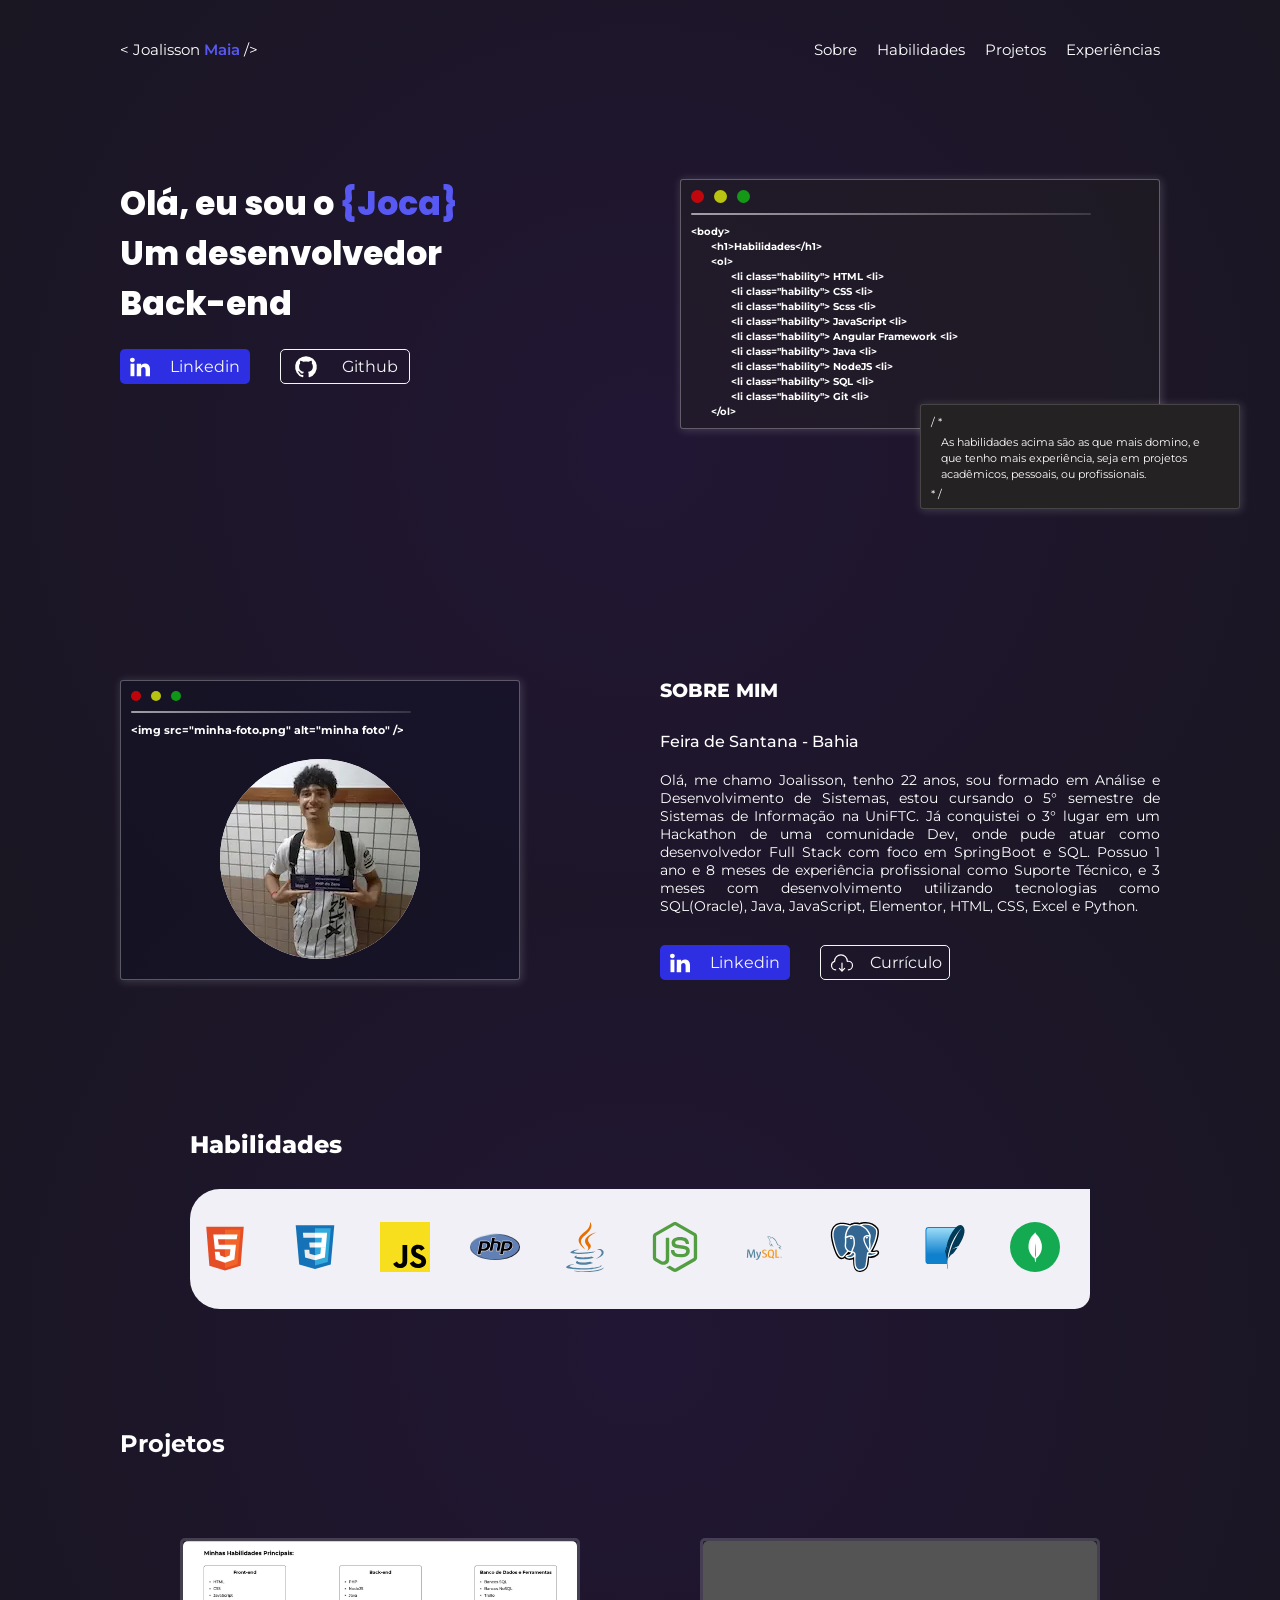
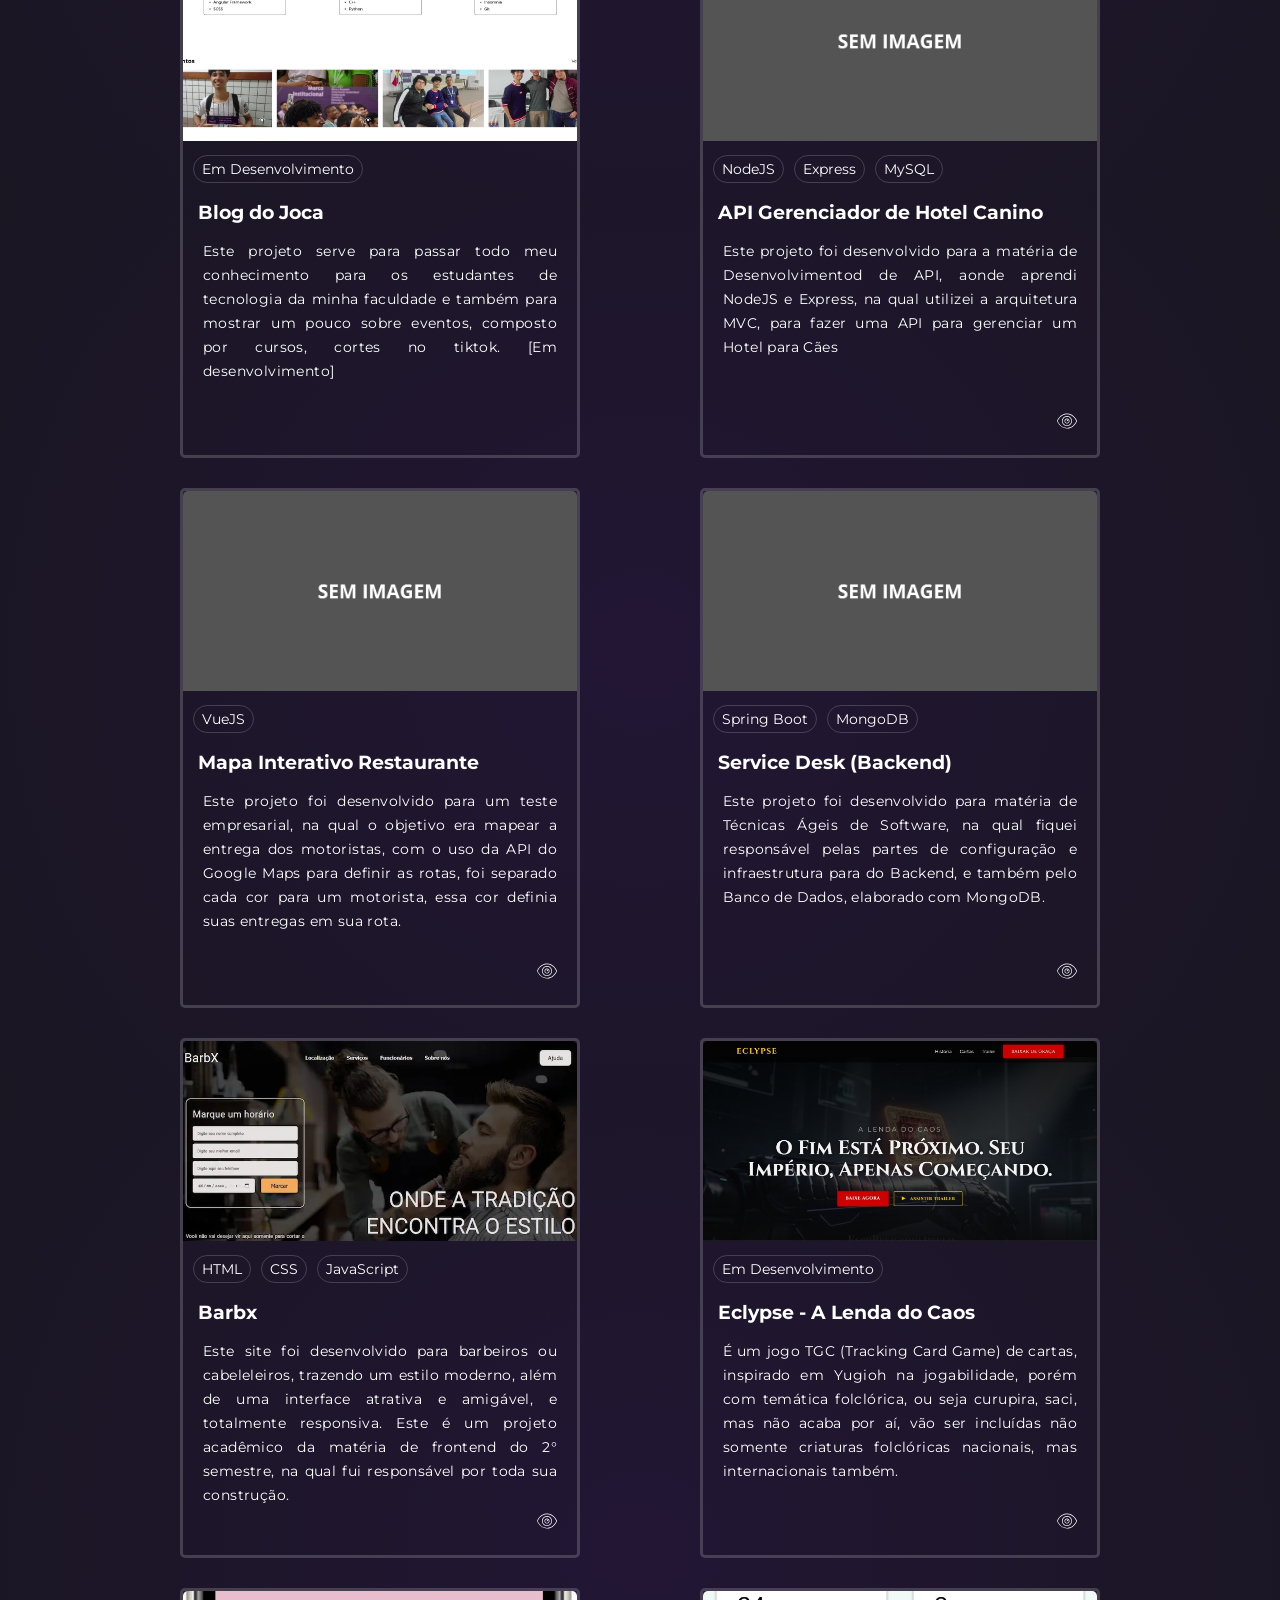
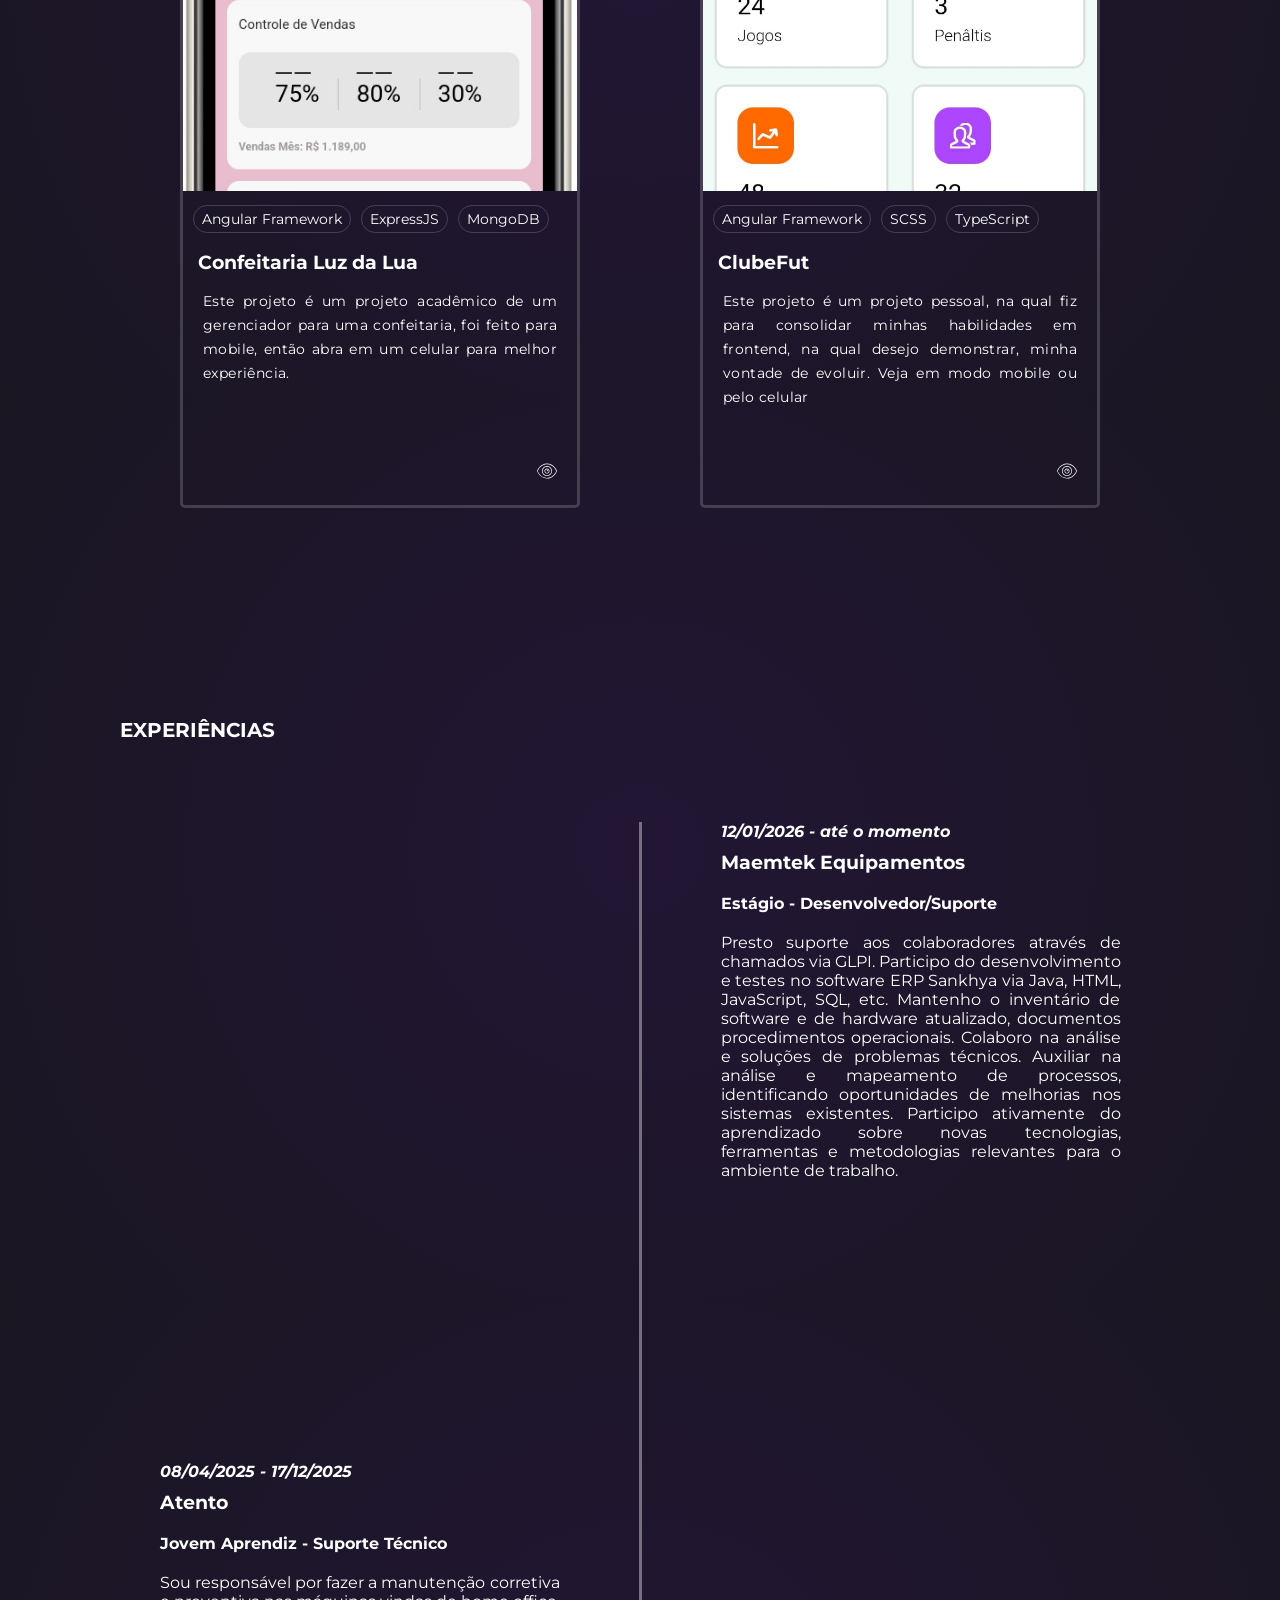
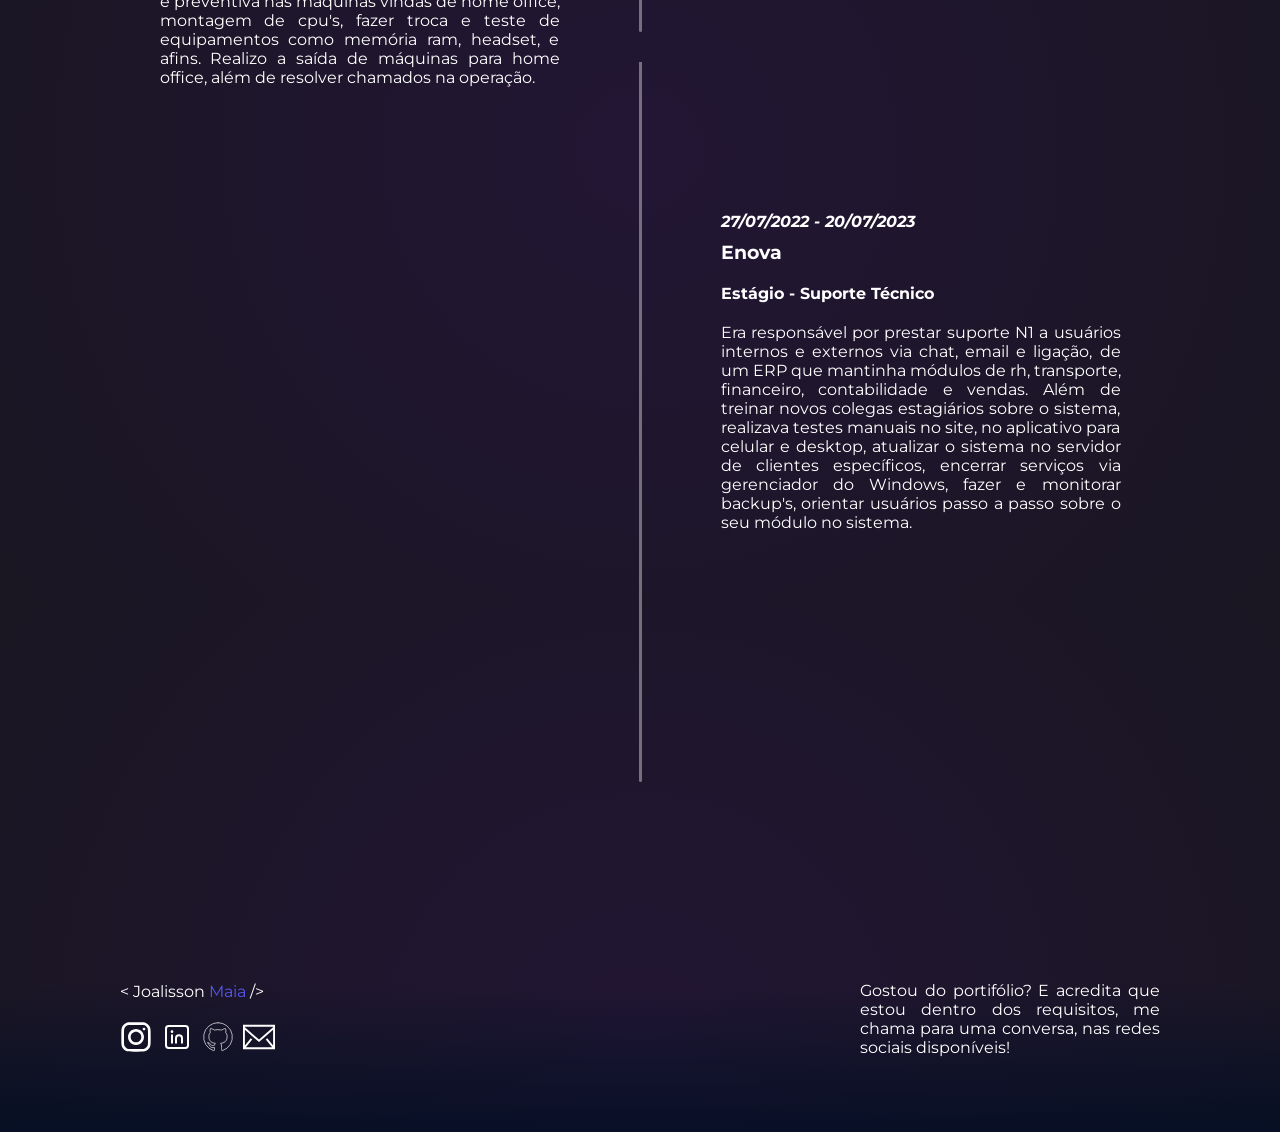
==== index.html @ d2779d02 "fix: consertando erro do banco de dados do git, e adicionando novas funcionalidades visuais, além do" ====
<!DOCTYPE html>
<html lang="pt-br">
<head>
    <meta charset="UTF-8">
    <title>Portifólio Joalisson</title>
    <meta name="viewport" content="width=device-width, initial-scale=1.0">
    <meta name="description" content="Portifólio do Joalisson, destinado a área de TI, especialmente para front-end, back-end, e mobile">
    <meta name="keywords" content="mobile,web,front,ui,ux,back,front-end,dba,back-end,backend,frontend,html,css,javascript,sql,java,js,devops,ci,cd,docker,git,github,gitalb,nodejs,node,nestjs,nest,angular,angular framework,framework,spring,springboot,spring framework,vuejs,mysql,sqlite,nosql,redis,mongodb,postgresql,sass">
    <meta name="author" content="Joalisson Pinto Maia">

    <!--links css-->
    <link rel="stylesheet" href="css/header.css">
    <!--<link rel="stylesheet" href="css/stains.css">-->
    <link rel="stylesheet" href="css/about_me.css">
    <link rel="stylesheet" href="css/habilities.css">
    <link rel="stylesheet" href="css/projects.css">
    <link rel="stylesheet" href="css/experiences.css">
    <link rel="stylesheet" href="css/footer.css">

    <!-- Pré-conecta para reduzir latência -->
    <link rel="preconnect" href="https://fonts.googleapis.com">
    <link rel="preconnect" href="https://fonts.gstatic.com" crossorigin>

    <!-- Pré-carrega e aplica a fonte -->
    <link href="https://fonts.googleapis.com/css2?family=Montserrat:ital,wght@0,100..900;1,100..900&display=swap" rel="preload" as="style" onload="this.onload=null;this.rel='stylesheet'">
    <noscript>
    <link href="https://fonts.googleapis.com/css2?family=Montserrat:ital,wght@0,100..900;1,100..900&display=swap" rel="stylesheet">
    </noscript>

    <link href="https://fonts.googleapis.com/css2?family=Poppins:ital,wght@0,100..900;1,100..900&display=swap" rel="preload" as="style" onload="this.onload=null;this.rel='stylesheet'">
    <noscript>
    <link href="https://fonts.googleapis.com/css2?family=Poppins:ital,wght@0,100..900;1,100..900&display=swap" rel="stylesheet">
    </noscript>

    <style>
        *{
            margin: 0;
            padding: 0;
            box-sizing: border-box;
        }

        body {
            margin: 0;
            padding: 0;
            height: 100vh;
            background: radial-gradient(circle at center, #0e0122ea 0%, #05010eea 100%);
            overflow: auto;
            position: relative;
            font-family: "Montserrat", 'Poppins', sans-serif;
            color: #ffffff;
        }

        main{
            padding: 0 150px;
        }

        @media (width < 1300px) {
            main{
                padding: 0 120px;
            }
        }

        @media (width < 970px) {
            main{
                padding: 0 90px;
            }
        }

        @media (width < 830px) {
            main{
                padding: 0 50px;
            }
        }

        @media (width < 680px) {
            main{
                padding: 0 30px;
            }
        }

        @media (width < 480px) {
            main{
                padding: 0 10px;
            }
        }
    </style>
</head>
<body>  
    <header>
        <h1>&lt; Joalisson <span>Maia</span> /&gt;</h1>

        <nav class="header__links">
            <ul>
                <li>
                    <a id="btn_about" title="Sobre">Sobre</a>
                </li>
                <li>
                    <a id="btn_habilities" title="Habilidades">Habilidades</a>
                </li>
                <li>
                    <a id="btn_projects" title="Projetos">Projetos</a>
                </li>
                <li>
                    <a id="btn_experiences" title="Experiências">Experiências</a>
                </li>
            </ul>
        </nav><!--header__links-->


        <div class="menu__mobile" id="menu_mobile">
            <div class="menu__btn" id="menu_btn" title="Menu">
                <div></div>
                <div></div>
                <div></div>
            </div>
            
            <nav class="menu__mobile__links" id="menu_mobile_links">
                <ul>
                    <li>
                        <a id="btn_mobile_about" title="Sobre">Sobre</a>
                    </li>
                    <li>
                        <a id="btn_mobile_habilities" title="Habilidades">Habilidades</a>
                    </li>
                    <li>
                        <a id="btn_mobile_projects" title="Projetos">Projetos</a>
                    </li>
                    <li>
                        <a id="btn_mobile_experiences" title="Experiências">Experiências</a>
                    </li>
                </ul>
            </nav><!--menu__mobile__links-->
        </div><!--menu__mobile-->
    </header>

    <main>
        <section class="about__me">
            <div class="about__me__initial">
                <div class="about__me__text" id="section_about">
                    <h2>Olá, eu sou o <span>{Joca}</span> Um desenvolvedor Back-end</h2>
                    
                    <nav>
                        <a href="https://www.linkedin.com/in/joalisson-p-maia-5396b5232/" title="Linkedin">
                            <svg fill="#ffffff" version="1.1" id="Layer_1" xmlns="http://www.w3.org/2000/svg" xmlns:xlink="http://www.w3.org/1999/xlink" viewBox="-271 283.9 256 235.1" xml:space="preserve">
                                <g id="SVGRepo_bgCarrier" stroke-width="0"></g><g id="SVGRepo_tracerCarrier" stroke-linecap="round" stroke-linejoin="round"></g><g id="SVGRepo_iconCarrier"> <g> <rect x="-264.4" y="359.3" width="49.9" height="159.7"></rect> <path d="M-240.5,283.9c-18.4,0-30.5,11.9-30.5,27.7c0,15.5,11.7,27.7,29.8,27.7h0.4c18.8,0,30.5-12.3,30.4-27.7 C-210.8,295.8-222.1,283.9-240.5,283.9z"></path> <path d="M-78.2,357.8c-28.6,0-46.5,15.6-49.8,26.6v-25.1h-56.1c0.7,13.3,0,159.7,0,159.7h56.1v-86.3c0-4.9-0.2-9.7,1.2-13.1 c3.8-9.6,12.1-19.6,27-19.6c19.5,0,28.3,14.8,28.3,36.4V519h56.6v-88.8C-14.9,380.8-42.7,357.8-78.2,357.8z"></path> </g> </g>
                            </svg>

                            <p>Linkedin</p>
                        </a>
                        
                        <a href="https://github.com/joalisson-p-maia" title="Github">
                            <svg viewBox="0 0 24 24" xmlns="http://www.w3.org/2000/svg" fill="#ffffff">
                                <g id="SVGRepo_bgCarrier" stroke-width="0"></g><g id="SVGRepo_tracerCarrier" stroke-linecap="round" stroke-linejoin="round"></g><g id="SVGRepo_iconCarrier"> <title>github</title> <rect width="24" height="24" fill="none"></rect> <path d="M12,2A10,10,0,0,0,8.84,21.5c.5.08.66-.23.66-.5V19.31C6.73,19.91,6.14,18,6.14,18A2.69,2.69,0,0,0,5,16.5c-.91-.62.07-.6.07-.6a2.1,2.1,0,0,1,1.53,1,2.15,2.15,0,0,0,2.91.83,2.16,2.16,0,0,1,.63-1.34C8,16.17,5.62,15.31,5.62,11.5a3.87,3.87,0,0,1,1-2.71,3.58,3.58,0,0,1,.1-2.64s.84-.27,2.75,1a9.63,9.63,0,0,1,5,0c1.91-1.29,2.75-1,2.75-1a3.58,3.58,0,0,1,.1,2.64,3.87,3.87,0,0,1,1,2.71c0,3.82-2.34,4.66-4.57,4.91a2.39,2.39,0,0,1,.69,1.85V21c0,.27.16.59.67.5A10,10,0,0,0,12,2Z"></path> </g>
                            </svg>

                            <p>Github</p>
                        </a>
                    </nav>
                </div><!--about__me__text-->

                <div class="about__me__code">
                    <div class="about__me__code__box">
                        <div class="about__me__code__header">
                            <div class="about__me__code__header__balls">
                                <div class="about__me__code__header__ball__red" title="Fechar"></div>
                                <div class="about__me__code__header__ball__yellow" title="Maximizar"></div>
                                <div class="about__me__code__header__ball__green" title="Minimizar"></div>
                            </div><!--about__me__code__header__balls-->
                            
                            <div class="about__me__code__header__line"></div>
                        </div><!--about__me__code__header-->

                        <div class="about__me__code__body">
                            <div class="about__me__code__body__content">
                                <h3 class="body">&lt;body&gt;</h3>
                                <h3>&lt;h1&gt;Habilidades&lt;/h1&gt;</h3>
                                <h3>&lt;ol&gt;</h3>
                                <h3 title="HTML">&lt;li class="hability"&gt; HTML &lt;li&gt;</h3>
                                <h3 title="CSS">&lt;li class="hability"&gt; CSS &lt;li&gt;</h3>
                                <h3 title="Sass">&lt;li class="hability"&gt; Scss &lt;li&gt;</h3>
                                <h3 title="JavaScript">&lt;li class="hability"&gt; JavaScript &lt;li&gt;</h3>
                                <h3 title="PHP">&lt;li class="hability"&gt; Angular Framework &lt;li&gt;</h3>
                                <h3 title="Java">&lt;li class="hability"&gt; Java &lt;li&gt;</h3>
                                <h3 title="NodeJS">&lt;li class="hability"&gt; NodeJS &lt;li&gt;</h3>
                                <h3 title="SQL">&lt;li class="hability"&gt; SQL &lt;li&gt;</h3>
                                <h3 title="Git">&lt;li class="hability"&gt; Git &lt;li&gt;</h3>
                                <h3>&lt;/ol&gt;</h3>
                            </div><!--about__me__code__body__content-->

                            <div class="about__me__code__body__docs">
                                <p>/ *</p>
                                <p>
                                    As habilidades acima são as que mais domino, e que tenho mais experiência, seja em projetos acadêmicos, pessoais, ou profissionais.
                                </p>
                                <p>* /</p>
                            </div><!--about__me__code__body__docs-->
                        </div><!--about__me__code__body-->
                    </div><!--about__me__code__box-->
                </div><!--about__me__code-->    
            </div><!--about__me__initial-->
            
            <div class="about__me__main">
                <aside>
                    <div class="about__me__main__box">
                        <div class="about__me__main__balls">
                            <div class="about__me__main__ball__red" title="Fechar"></div>
                            <div class="about__me__main__ball__yellow" title="Maximizar"></div>
                            <div class="about__me__main__ball__green" title="Minimizar"></div>
                        </div><!--about__me__main__balls-->

                        <div title="Linha" class="about__me__main__line"></div>

                        <h3>&lt;img src="minha-foto.png" alt="minha foto" /&gt;</h3>

                        <picture>
                            <img src="assets/minha-foto-perfil.webp" loading="lazy" alt="Minha foto de perfil"  title="Foto de Perfil">
                        </picture>
                    </div><!--about__me__main__box-->
                </aside>

                <div class="about__me__main__content">
                    <h2>SOBRE MIM</h2>

                    <h3>Feira de Santana - Bahia</h3>

                    <p>
                        Olá, me chamo Joalisson, tenho 22 anos, sou formado em Análise e Desenvolvimento de Sistemas, estou cursando o 5° semestre de Sistemas de Informação na UniFTC. Já conquistei o 3° lugar em um Hackathon de uma comunidade Dev, onde pude atuar como desenvolvedor Full Stack com foco em SpringBoot e SQL. Possuo 1 ano e 8 meses de experiência profissional como Suporte Técnico, e 3 meses com desenvolvimento utilizando tecnologias como SQL(Oracle), Java, JavaScript, Elementor, HTML, CSS, Excel e Python.
                    </p>

                    <nav>
                        <a href="https://www.linkedin.com/in/joalisson-p-maia-5396b5232/" title="Meu Linkedin">
                            <svg fill="#ffffff" version="1.1" id="Layer_1" xmlns="http://www.w3.org/2000/svg" xmlns:xlink="http://www.w3.org/1999/xlink" viewBox="-271 283.9 256 235.1" xml:space="preserve">
                                <g id="SVGRepo_bgCarrier" stroke-width="0"></g><g id="SVGRepo_tracerCarrier" stroke-linecap="round" stroke-linejoin="round"></g><g id="SVGRepo_iconCarrier"> <g> <rect x="-264.4" y="359.3" width="49.9" height="159.7"></rect> <path d="M-240.5,283.9c-18.4,0-30.5,11.9-30.5,27.7c0,15.5,11.7,27.7,29.8,27.7h0.4c18.8,0,30.5-12.3,30.4-27.7 C-210.8,295.8-222.1,283.9-240.5,283.9z"></path> <path d="M-78.2,357.8c-28.6,0-46.5,15.6-49.8,26.6v-25.1h-56.1c0.7,13.3,0,159.7,0,159.7h56.1v-86.3c0-4.9-0.2-9.7,1.2-13.1 c3.8-9.6,12.1-19.6,27-19.6c19.5,0,28.3,14.8,28.3,36.4V519h56.6v-88.8C-14.9,380.8-42.7,357.8-78.2,357.8z"></path> </g> </g>
                            </svg>

                            <p>Linkedin</p>
                        </a>
                        
                        <a href="./assets/curriculo-joalisson-maia.pdf" title="Meu Currículo Atualizado" download>
                            <svg viewBox="0 0 24 24" fill="none" xmlns="http://www.w3.org/2000/svg">
                                <g id="SVGRepo_bgCarrier" stroke-width="0"></g><g id="SVGRepo_tracerCarrier" stroke-linecap="round" stroke-linejoin="round"></g><g id="SVGRepo_iconCarrier"><path d="M12 12V19M12 19L9.75 16.6667M12 19L14.25 16.6667M6.6 17.8333C4.61178 17.8333 3 16.1917 3 14.1667C3 12.498 4.09438 11.0897 5.59198 10.6457C5.65562 10.6268 5.7 10.5675 5.7 10.5C5.7 7.46243 8.11766 5 11.1 5C14.0823 5 16.5 7.46243 16.5 10.5C16.5 10.5582 16.5536 10.6014 16.6094 10.5887C16.8638 10.5306 17.1284 10.5 17.4 10.5C19.3882 10.5 21 12.1416 21 14.1667C21 16.1917 19.3882 17.8333 17.4 17.8333" stroke="#fff" stroke-linecap="round" stroke-linejoin="round"></path></g>
                            </svg>

                            <p>Currículo</p>
                        </a>
                    </nav>
                </div><!--about__me__main__content-->
            </div><!--about__me__main-->
        </section><!--about__me-->

        <section class="habilities" id="section_habilities">
            <h2>Habilidades</h2>

            <div class="habilities__slider">
                <div class="habilities__wrapper">
                    <div class="habilities__single">
                        <svg viewBox="0 0 32 32" fill="none" xmlns="http://www.w3.org/2000/svg" title="HTML">
                            <g id="SVGRepo_bgCarrier" stroke-width="0"></g><g id="SVGRepo_tracerCarrier" stroke-linecap="round" stroke-linejoin="round"></g><g id="SVGRepo_iconCarrier"> <path d="M6 28L4 3H28L26 28L16 31L6 28Z" fill="#E44D26"></path> <path d="M26 5H16V29.5L24 27L26 5Z" fill="#F16529"></path> <path d="M9.5 17.5L8.5 8H24L23.5 11H11.5L12 14.5H23L22 24L16 26L10 24L9.5 19H12.5L13 21.5L16 22.5L19 21.5L19.5 17.5H9.5Z" fill="white"></path> </g>
                        </svg>
                    </div><!--habilities__single-->

                    <div class="habilities__single">
                        <svg viewBox="0 0 32 32" xmlns="http://www.w3.org/2000/svg" fill="#000000" title="CSS">
                            <g id="SVGRepo_bgCarrier" stroke-width="0"></g><g id="SVGRepo_tracerCarrier" stroke-linecap="round" stroke-linejoin="round"></g><g id="SVGRepo_iconCarrier"><title>file_type_css</title><polygon points="5.902 27.201 3.656 2 28.344 2 26.095 27.197 15.985 30 5.902 27.201" style="fill:#1572b6"></polygon><polygon points="16 27.858 24.17 25.593 26.092 4.061 16 4.061 16 27.858" style="fill:#33a9dc"></polygon><polygon points="16 13.191 20.09 13.191 20.372 10.026 16 10.026 16 6.935 16.011 6.935 23.75 6.935 23.676 7.764 22.917 16.282 16 16.282 16 13.191" style="fill:#fff"></polygon><polygon points="16.019 21.218 16.005 21.222 12.563 20.292 12.343 17.827 10.67 17.827 9.24 17.827 9.673 22.68 16.004 24.438 16.019 24.434 16.019 21.218" style="fill:#ebebeb"></polygon><polygon points="19.827 16.151 19.455 20.29 16.008 21.22 16.008 24.436 22.344 22.68 22.391 22.158 22.928 16.151 19.827 16.151" style="fill:#fff"></polygon><polygon points="16.011 6.935 16.011 8.855 16.011 10.018 16.011 10.026 8.555 10.026 8.555 10.026 8.545 10.026 8.483 9.331 8.342 7.764 8.268 6.935 16.011 6.935" style="fill:#ebebeb"></polygon><polygon points="16 13.191 16 15.111 16 16.274 16 16.282 12.611 16.282 12.611 16.282 12.601 16.282 12.539 15.587 12.399 14.02 12.325 13.191 16 13.191" style="fill:#ebebeb"></polygon></g>
                        </svg>
                    </div><!--habilities__single-->

                    <div class="habilities__single">
                        <svg viewBox="0 0 256 256" version="1.1" xmlns="http://www.w3.org/2000/svg" xmlns:xlink="http://www.w3.org/1999/xlink" preserveAspectRatio="xMidYMid" fill="#000000" title="JavaScript">
                            <g id="SVGRepo_bgCarrier" stroke-width="0"></g><g id="SVGRepo_tracerCarrier" stroke-linecap="round" stroke-linejoin="round"></g><g id="SVGRepo_iconCarrier"> <g> <path d="M0,0 L256,0 L256,256 L0,256 L0,0 Z" fill="#F7DF1E"> </path> <path d="M67.311746,213.932292 L86.902654,202.076241 C90.6821079,208.777346 94.1202286,214.447137 102.367086,214.447137 C110.272203,214.447137 115.256076,211.354819 115.256076,199.326883 L115.256076,117.528787 L139.313575,117.528787 L139.313575,199.666997 C139.313575,224.58433 124.707759,235.925943 103.3984,235.925943 C84.1532952,235.925943 72.9819429,225.958603 67.3113397,213.93026" fill="#000000"> </path> <path d="M152.380952,211.354413 L171.969422,200.0128 C177.125994,208.433981 183.827911,214.619835 195.684368,214.619835 C205.652521,214.619835 212.009041,209.635962 212.009041,202.762159 C212.009041,194.513676 205.479416,191.592025 194.481168,186.78207 L188.468419,184.202565 C171.111213,176.81473 159.597308,167.53534 159.597308,147.944838 C159.597308,129.901308 173.344508,116.153295 194.825752,116.153295 C210.119924,116.153295 221.117765,121.48094 229.021663,135.400432 L210.29059,147.428775 C206.166146,140.040127 201.699556,137.119289 194.826159,137.119289 C187.78047,137.119289 183.312254,141.587098 183.312254,147.428775 C183.312254,154.646349 187.78047,157.568406 198.089956,162.036622 L204.103924,164.614095 C224.553448,173.378641 236.067352,182.313448 236.067352,202.418387 C236.067352,224.071924 219.055137,235.927975 196.200432,235.927975 C173.860978,235.927975 159.425829,225.274311 152.381359,211.354413" fill="#000000"> </path> </g> </g>
                        </svg>
                    </div><!--habilities__single-->

                    <div class="habilities__single">
                        <svg viewBox="0 -60.5 256 256" version="1.1" xmlns="http://www.w3.org/2000/svg" xmlns:xlink="http://www.w3.org/1999/xlink" preserveAspectRatio="xMidYMid" fill="#000000" title="PHP">
                            <g id="SVGRepo_bgCarrier" stroke-width="0"></g><g id="SVGRepo_tracerCarrier" stroke-linecap="round" stroke-linejoin="round"></g><g id="SVGRepo_iconCarrier"> <defs> <radialGradient id="radialGradient-1" cx="0.8366" cy="-125.811" r="363.0565" gradientTransform="matrix(0.463 0 0 0.463 76.4644 81.9182)" gradientUnits="userSpaceOnUse"> <stop offset="0" style="stop-color:#FFFFFF"></stop> <stop offset="0.5" style="stop-color:#4C6B97"></stop> <stop offset="1" style="stop-color:#231F20"></stop> </radialGradient> </defs> <g> <ellipse fill="url(#radialGradient-1)" cx="128" cy="67.3" rx="128" ry="67.3"></ellipse> <ellipse fill="#6181B6" cx="128" cy="67.3" rx="123" ry="62.3"></ellipse> <g> <path fill="#FFFFFF" d="M152.9,87.5c0,0,6.1-31.4,6.1-31.4c1.4-7.1,0.2-12.4-3.4-15.7c-3.5-3.2-9.5-4.8-18.3-4.8h-10.6l3-15.6 c0.1-0.6,0-1.2-0.4-1.7c-0.4-0.5-0.9-0.7-1.5-0.7h-14.6c-1,0-1.8,0.7-2,1.6l-6.5,33.3c-0.6-3.8-2-7-4.4-9.6 c-4.3-4.9-11-7.4-20.1-7.4H52.1c-1,0-1.8,0.7-2,1.6L37,104.7c-0.1,0.6,0,1.2,0.4,1.7c0.4,0.5,0.9,0.7,1.5,0.7h14.7 c1,0,1.8-0.7,2-1.6l3.2-16.3h10.9c5.7,0,10.6-0.6,14.3-1.8c3.9-1.3,7.4-3.4,10.5-6.3c2.5-2.3,4.6-4.9,6.2-7.7l-2.6,13.5 c-0.1,0.6,0,1.2,0.4,1.7s0.9,0.7,1.5,0.7h14.6c1,0,1.8-0.7,2-1.6l7.2-37h10c4.3,0,5.5,0.8,5.9,1.2c0.3,0.3,0.9,1.5,0.2,5.2 l-5.8,29.9c-0.1,0.6,0,1.2,0.4,1.7c0.4,0.5,0.9,0.7,1.5,0.7H151C151.9,89.1,152.7,88.4,152.9,87.5z M85.3,61.5 c-0.9,4.7-2.6,8.1-5.1,10c-2.5,1.9-6.6,2.9-12,2.9h-6.5l4.7-24.2h8.4c6.2,0,8.7,1.3,9.7,2.4C85.8,54.2,86.1,57.3,85.3,61.5z"></path> <path fill="#FFFFFF" d="M215.3,42.9c-4.3-4.9-11-7.4-20.1-7.4h-28.3c-1,0-1.8,0.7-2,1.6l-13.1,67.5c-0.1,0.6,0,1.2,0.4,1.7 c0.4,0.5,0.9,0.7,1.5,0.7h14.7c1,0,1.8-0.7,2-1.6l3.2-16.3h10.9c5.7,0,10.6-0.6,14.3-1.8c3.9-1.3,7.4-3.4,10.5-6.3 c2.6-2.4,4.8-5.1,6.4-8c1.6-2.9,2.8-6.1,3.5-9.6C220.9,54.7,219.6,47.9,215.3,42.9z M200,61.5c-0.9,4.7-2.6,8.1-5.1,10 c-2.5,1.9-6.6,2.9-12,2.9h-6.5l4.7-24.2h8.4c6.2,0,8.7,1.3,9.7,2.4C200.6,54.2,200.9,57.3,200,61.5z"></path> </g> <g> <path fill="#000004" d="M74.8,48.2c5.6,0,9.3,1,11.2,3.1c1.9,2.1,2.3,5.6,1.3,10.6c-1,5.2-3,9-5.9,11.2c-2.9,2.2-7.3,3.3-13.2,3.3 h-8.9l5.5-28.2H74.8z M39,105h14.7l3.5-17.9h12.6c5.6,0,10.1-0.6,13.7-1.8c3.6-1.2,6.8-3.1,9.8-5.9c2.5-2.3,4.5-4.8,6-7.5 c1.5-2.7,2.6-5.7,3.2-9c1.6-8,0.4-14.2-3.5-18.7c-3.9-4.5-10.1-6.7-18.6-6.7H52.1L39,105z"></path> <path fill="#000004" d="M113.3,19.6h14.6l-3.5,17.9h13c8.2,0,13.8,1.4,16.9,4.3c3.1,2.9,4,7.5,2.8,13.9L151,87.1h-14.8l5.8-29.9 c0.7-3.4,0.4-5.7-0.7-6.9c-1.1-1.2-3.6-1.9-7.3-1.9h-11.7l-7.5,38.7h-14.6L113.3,19.6z"></path> <path fill="#000004" d="M189.5,48.2c5.6,0,9.3,1,11.2,3.1c1.9,2.1,2.3,5.6,1.3,10.6c-1,5.2-3,9-5.9,11.2c-2.9,2.2-7.3,3.3-13.2,3.3 h-8.9l5.5-28.2H189.5z M153.7,105h14.7l3.5-17.9h12.6c5.6,0,10.1-0.6,13.7-1.8c3.6-1.2,6.8-3.1,9.8-5.9c2.5-2.3,4.5-4.8,6-7.5 c1.5-2.7,2.6-5.7,3.2-9c1.6-8,0.4-14.2-3.5-18.7c-3.9-4.5-10.1-6.7-18.6-6.7h-28.3L153.7,105z"></path> </g> </g> </g>
                        </svg>
                    </div><!--habilities__single-->

                    <div class="habilities__single">
                        <svg viewBox="0 0 32 32" fill="none" xmlns="http://www.w3.org/2000/svg" title="Java">
                            <g id="SVGRepo_bgCarrier" stroke-width="0"></g><g id="SVGRepo_tracerCarrier" stroke-linecap="round" stroke-linejoin="round"></g><g id="SVGRepo_iconCarrier"> <path d="M16.0497 8.44062C22.6378 3.32607 19.2566 0 19.2566 0C19.7598 5.28738 13.813 6.53583 12.2189 10.1692C11.1312 12.6485 12.9638 14.8193 16.0475 17.5554C15.7749 16.9494 15.3544 16.3606 14.9288 15.7645C13.4769 13.7313 11.9645 11.6132 16.0497 8.44062Z" fill="#E76F00"></path> <path d="M17.1015 18.677C17.1015 18.677 19.0835 17.0779 17.5139 15.3008C12.1931 9.27186 23.3333 6.53583 23.3333 6.53583C16.5317 9.8125 17.5471 11.7574 19.2567 14.1202C21.0871 16.6538 17.1015 18.677 17.1015 18.677Z" fill="#E76F00"></path> <path d="M22.937 23.4456C29.0423 20.3258 26.2195 17.3278 24.2492 17.7317C23.7662 17.8305 23.5509 17.9162 23.5509 17.9162C23.5509 17.9162 23.7302 17.64 24.0726 17.5204C27.9705 16.1729 30.9682 21.4949 22.8143 23.6028C22.8143 23.6029 22.9088 23.5198 22.937 23.4456Z" fill="#5382A1"></path> <path d="M10.233 19.4969C6.41312 18.9953 12.3275 17.6139 12.3275 17.6139C12.3275 17.6139 10.0307 17.4616 7.20592 18.8043C3.86577 20.3932 15.4681 21.1158 21.474 19.5625C22.0984 19.1432 22.9614 18.7798 22.9614 18.7798C22.9614 18.7798 20.5037 19.2114 18.0561 19.4145C15.0612 19.6612 11.8459 19.7093 10.233 19.4969Z" fill="#5382A1"></path> <path d="M11.6864 22.4758C9.55624 22.2592 10.951 21.2439 10.951 21.2439C5.43898 23.0429 14.0178 25.083 21.7199 22.8682C20.9012 22.5844 20.3806 22.0653 20.3806 22.0653C16.6163 22.7781 14.441 22.7553 11.6864 22.4758Z" fill="#5382A1"></path> <path d="M12.6145 25.6991C10.486 25.4585 11.7295 24.7474 11.7295 24.7474C6.72594 26.1222 14.7729 28.9625 21.1433 26.2777C20.0999 25.8787 19.3528 25.4181 19.3528 25.4181C16.5111 25.9469 15.1931 25.9884 12.6145 25.6991Z" fill="#5382A1"></path> <path d="M25.9387 27.3388C25.9387 27.3388 26.8589 28.0844 24.9252 28.6612C21.2481 29.7566 9.62093 30.0874 6.39094 28.7049C5.22984 28.2082 7.40723 27.5189 8.09215 27.3742C8.80646 27.2219 9.21466 27.2503 9.21466 27.2503C7.9234 26.3558 0.868489 29.0067 5.63111 29.7659C18.6195 31.8372 29.3077 28.8331 25.9387 27.3388Z" fill="#5382A1"></path> <path d="M28 28.9679C27.7869 31.6947 18.7877 32.2683 12.9274 31.8994C9.10432 31.6583 8.33812 31.0558 8.32691 31.047C11.9859 31.6402 18.1549 31.7482 23.1568 30.8225C27.5903 30.0016 28 28.9679 28 28.9679Z" fill="#5382A1"></path> </g>
                        </svg>
                    </div><!--habilities__single-->

                    <div class="habilities__single">
                        <svg viewBox="-16.5 0 289 289" version="1.1" xmlns="http://www.w3.org/2000/svg" xmlns:xlink="http://www.w3.org/1999/xlink" preserveAspectRatio="xMidYMid" fill="#000000" title="NodeJS">
                            <g id="SVGRepo_bgCarrier" stroke-width="0"></g><g id="SVGRepo_tracerCarrier" stroke-linecap="round" stroke-linejoin="round"></g><g id="SVGRepo_iconCarrier"> <g> <path d="M127.999999,288.463771 C124.024844,288.463771 120.314699,287.403728 116.869564,285.548656 L81.6231884,264.612838 C76.32298,261.697724 78.9730854,260.637682 80.5631458,260.107661 C87.7184259,257.72257 89.0434775,257.192547 96.4637688,252.952381 C97.2587979,252.422361 98.3188405,252.687372 99.1138718,253.217392 L126.144927,269.383024 C127.20497,269.913045 128.530021,269.913045 129.325053,269.383024 L235.064182,208.165634 C236.124225,207.635611 236.654245,206.575571 236.654245,205.250519 L236.654245,83.0807467 C236.654245,81.7556929 236.124225,80.6956526 235.064182,80.1656324 L129.325053,19.2132506 C128.26501,18.6832305 126.939959,18.6832305 126.144927,19.2132506 L20.4057954,80.1656324 C19.3457551,80.6956526 18.8157349,82.0207041 18.8157349,83.0807467 L18.8157349,205.250519 C18.8157349,206.31056 19.3457551,207.635611 20.4057954,208.165634 L49.2919247,224.861286 C64.9275364,232.811595 74.7329196,223.536234 74.7329196,214.260871 L74.7329196,93.681159 C74.7329196,92.0910985 76.0579711,90.5010358 77.9130428,90.5010358 L91.4285716,90.5010358 C93.0186343,90.5010358 94.6086948,91.8260873 94.6086948,93.681159 L94.6086948,214.260871 C94.6086948,235.196689 83.2132512,247.387164 63.3374737,247.387164 C57.2422362,247.387164 52.4720502,247.387164 38.9565214,240.761906 L11.1304347,224.861286 C4.24016581,220.886129 5.68434189e-14,213.46584 5.68434189e-14,205.515528 L5.68434189e-14,83.3457557 C5.68434189e-14,75.3954465 4.24016581,67.9751552 11.1304347,64.0000006 L116.869564,2.78260752 C123.494824,-0.927535841 132.505176,-0.927535841 139.130436,2.78260752 L244.869565,64.0000006 C251.759834,67.9751552 256,75.3954465 256,83.3457557 L256,205.515528 C256,213.46584 251.759834,220.886129 244.869565,224.861286 L139.130436,286.078676 C135.685299,287.668739 131.710145,288.463771 127.999999,288.463771 L127.999999,288.463771 Z M160.596274,204.455488 C114.219461,204.455488 104.679089,183.254659 104.679089,165.233955 C104.679089,163.643893 106.004141,162.053832 107.859212,162.053832 L121.639752,162.053832 C123.229813,162.053832 124.554864,163.113872 124.554864,164.703935 C126.674947,178.749484 132.770187,185.639753 160.861283,185.639753 C183.122154,185.639753 192.662526,180.604556 192.662526,168.67909 C192.662526,161.788821 190.012423,156.753624 155.296065,153.308489 C126.409938,150.393375 108.389235,144.033126 108.389235,120.977226 C108.389235,99.5113875 126.409938,86.7908901 156.621119,86.7908901 C190.542443,86.7908901 207.238095,98.4513472 209.358178,123.89234 C209.358178,124.687371 209.093167,125.482403 208.563147,126.277434 C208.033127,126.807454 207.238095,127.337474 206.443064,127.337474 L192.662526,127.337474 C191.337475,127.337474 190.012423,126.277434 189.747412,124.952382 C186.567289,110.376813 178.351966,105.606625 156.621119,105.606625 C132.240165,105.606625 129.325053,114.086957 129.325053,120.447205 C129.325053,128.132506 132.770187,130.5176 165.631471,134.757766 C198.227744,138.997931 213.598344,145.093169 213.598344,167.884058 C213.333333,191.20497 194.252589,204.455488 160.596274,204.455488 L160.596274,204.455488 Z" fill="#539E43"> </path> </g> </g>
                        </svg>
                    </div><!--habilities__single-->

                    <div class="habilities__single">
                        <svg viewBox="-18.458 -22.75 191.151 191.151" xmlns="http://www.w3.org/2000/svg" fill="#000000" title="MySQL">
                            <g id="SVGRepo_bgCarrier" stroke-width="0"></g><g id="SVGRepo_tracerCarrier" stroke-linecap="round" stroke-linejoin="round"></g><g id="SVGRepo_iconCarrier"><path d="M-18.458 6.58h191.151v132.49H-18.458V6.58z" fill="none"></path><path d="M40.054 113.583h-5.175c-.183-8.735-.687-16.947-1.511-24.642h-.046l-7.879 24.642h-3.94l-7.832-24.642h-.045c-.581 7.388-.947 15.602-1.099 24.642H7.81c.304-10.993 1.068-21.299 2.289-30.919h6.414l7.465 22.719h.046l7.511-22.719h6.137c1.344 11.268 2.138 21.575 2.382 30.919M62.497 90.771c-2.107 11.434-4.887 19.742-8.337 24.928-2.688 3.992-5.633 5.99-8.84 5.99-.855 0-1.91-.258-3.16-.77v-2.757c.611.088 1.328.138 2.152.138 1.498 0 2.702-.412 3.62-1.238 1.098-1.006 1.647-2.137 1.647-3.388 0-.858-.428-2.612-1.282-5.268L42.618 90.77h5.084l4.076 13.19c.916 2.995 1.298 5.086 1.145 6.277 2.229-5.953 3.786-12.444 4.673-19.468h4.901v.002z" fill="#5d87a1"></path><path d="M131.382 113.583h-14.7V82.664h4.945v27.113h9.755v3.806zM112.834 114.33l-5.684-2.805c.504-.414.986-.862 1.42-1.381 2.416-2.838 3.621-7.035 3.621-12.594 0-10.229-4.014-15.346-12.045-15.346-3.938 0-7.01 1.298-9.207 3.895-2.414 2.84-3.619 7.022-3.619 12.551 0 5.435 1.068 9.422 3.205 11.951 1.955 2.291 4.902 3.438 8.843 3.438 1.47 0 2.819-.18 4.048-.543l7.4 4.308 2.018-3.474zm-18.413-6.934c-1.252-2.014-1.878-5.248-1.878-9.707 0-7.785 2.365-11.682 7.1-11.682 2.475 0 4.289.932 5.449 2.792 1.25 2.017 1.879 5.222 1.879 9.619 0 7.849-2.367 11.774-7.099 11.774-2.476.001-4.29-.928-5.451-2.796M85.165 105.013c0 2.622-.962 4.773-2.884 6.458-1.924 1.678-4.504 2.519-7.737 2.519-3.024 0-5.956-.966-8.794-2.888l1.329-2.655c2.442 1.223 4.653 1.831 6.638 1.831 1.863 0 3.319-.413 4.375-1.232 1.055-.822 1.684-1.975 1.684-3.433 0-1.837-1.281-3.407-3.631-4.722-2.167-1.19-6.501-3.678-6.501-3.678-2.349-1.712-3.525-3.55-3.525-6.578 0-2.506.877-4.529 2.632-6.068 1.757-1.545 4.024-2.315 6.803-2.315 2.87 0 5.479.769 7.829 2.291l-1.192 2.656c-2.01-.854-3.994-1.281-5.951-1.281-1.585 0-2.809.381-3.66 1.146-.858.762-1.387 1.737-1.387 2.933 0 1.828 1.308 3.418 3.722 4.759 2.196 1.192 6.638 3.723 6.638 3.723 2.409 1.709 3.612 3.53 3.612 6.534" fill="#f8981d"></path><path d="M137.59 72.308c-2.99-.076-5.305.225-7.248 1.047-.561.224-1.453.224-1.531.933.303.3.338.784.601 1.198.448.747 1.229 1.752 1.942 2.276.783.6 1.569 1.194 2.393 1.717 1.453.899 3.1 1.422 4.516 2.318.825.521 1.645 1.195 2.471 1.756.406.299.666.784 1.193.971v-.114c-.264-.336-.339-.822-.598-1.196l-1.122-1.082c-1.084-1.456-2.431-2.727-3.884-3.771-1.196-.824-3.812-1.944-4.297-3.322l-.076-.076c.822-.077 1.797-.375 2.578-.604 1.271-.335 2.43-.259 3.734-.594.6-.15 1.195-.338 1.797-.523v-.337c-.676-.673-1.158-1.567-1.869-2.203-1.902-1.643-3.998-3.25-6.164-4.595-1.16-.749-2.652-1.231-3.887-1.868-.445-.225-1.195-.336-1.457-.71-.67-.822-1.047-1.904-1.533-2.877-1.08-2.053-2.129-4.331-3.061-6.502-.674-1.456-1.084-2.91-1.906-4.257-3.85-6.35-8.031-10.196-14.457-13.971-1.381-.786-3.024-1.121-4.779-1.533l-2.803-.148c-.598-.262-1.197-.973-1.719-1.309-2.132-1.344-7.621-4.257-9.189-.411-1.01 2.431 1.494 4.821 2.354 6.054.635.856 1.458 1.83 1.902 2.802.263.635.337 1.309.6 1.98.598 1.644 1.157 3.473 1.943 5.007.41.782.857 1.604 1.381 2.312.3.414.822.597.936 1.272-.521.744-.562 1.867-.861 2.801-1.344 4.221-.819 9.45 1.086 12.552.596.934 2.018 2.99 3.92 2.202 1.684-.672 1.311-2.801 1.795-4.668.111-.451.038-.747.262-1.043v.073c.521 1.045 1.047 2.052 1.53 3.1 1.159 1.829 3.177 3.735 4.858 5.002.895.676 1.604 1.832 2.725 2.245V74.1h-.074c-.227-.335-.559-.485-.857-.745-.674-.673-1.42-1.495-1.943-2.241-1.566-2.093-2.952-4.41-4.182-6.801-.602-1.16-1.121-2.428-1.606-3.586-.226-.447-.226-1.121-.601-1.346-.562.821-1.381 1.532-1.791 2.538-.711 1.609-.785 3.588-1.049 5.646l-.147.072c-1.19-.299-1.604-1.53-2.056-2.575-1.119-2.654-1.307-6.914-.336-9.976.26-.783 1.385-3.249.936-3.995-.225-.715-.973-1.122-1.383-1.685-.482-.708-1.01-1.604-1.346-2.39-.896-2.091-1.347-4.408-2.312-6.498-.451-.974-1.234-1.982-1.868-2.879-.712-1.008-1.495-1.718-2.058-2.913-.186-.411-.447-1.083-.148-1.53.073-.3.225-.412.523-.487.484-.409 1.867.111 2.352.336 1.385.56 2.543 1.083 3.699 1.867.523.375 1.084 1.085 1.755 1.272h.786c1.193.26 2.538.072 3.661.41 1.979.636 3.772 1.569 5.38 2.576 4.893 3.103 8.928 7.512 11.652 12.778.447.858.637 1.644 1.045 2.539.787 1.832 1.76 3.7 2.541 5.493.785 1.755 1.533 3.547 2.654 5.005.559.784 2.805 1.195 3.812 1.606.745.335 1.905.633 2.577 1.044 1.271.783 2.537 1.682 3.732 2.543.595.448 2.465 1.382 2.576 2.13M99.484 39.844a5.82 5.82 0 0 0-1.529.188v.075h.072c.301.597.824 1.011 1.197 1.532.301.599.562 1.193.857 1.791l.072-.074c.527-.373.789-.971.789-1.868-.227-.264-.262-.522-.451-.784-.22-.374-.705-.56-1.007-.86" fill="#5d87a1"></path><path d="M141.148 113.578h.774v-3.788h-1.161l-.947 2.585-1.029-2.585h-1.118v3.788h.731v-2.882h.041l1.078 2.882h.557l1.074-2.882v2.882zm-6.235 0h.819v-3.146h1.072v-.643h-3.008v.643h1.115l.002 3.146z" fill="#f8981d"></path></g>
                        </svg>
                    </div><!--habilities__single-->

                    <div class="habilities__single">
                        <svg viewBox="-4 0 264 264" version="1.1" xmlns="http://www.w3.org/2000/svg" xmlns:xlink="http://www.w3.org/1999/xlink" preserveAspectRatio="xMidYMid" fill="#000000" title="PostgreSQL">
                            <g id="SVGRepo_bgCarrier" stroke-width="0"></g><g id="SVGRepo_tracerCarrier" stroke-linecap="round" stroke-linejoin="round"></g><g id="SVGRepo_iconCarrier"> <g> <path d="M255.007926,158.085617 C253.473109,153.437413 249.452194,150.199279 244.251788,149.42182 C241.799982,149.055852 238.991667,149.211935 235.668988,149.897164 C229.877358,151.092028 225.580342,151.546679 222.44449,151.635363 C234.280794,131.650217 243.905921,108.859714 249.446873,87.4065589 C258.406282,52.7182633 253.61855,36.9154365 248.023797,29.7669469 C233.217182,10.8477783 211.614448,0.683454965 185.55152,0.371879908 C171.649478,0.202198614 159.443658,2.94725173 153.077358,4.92075751 C147.149155,3.87547344 140.774577,3.29134411 134.08606,3.18315012 C121.550337,2.9833164 110.473164,5.71595381 101.008259,11.332582 C95.7670577,9.56127483 87.3580785,7.06335335 77.6460416,5.46882217 C54.8035104,1.71868822 36.3939769,4.64110855 22.9282587,14.153903 C6.62230023,25.6721293 -0.937090069,45.6838799 0.461154734,73.6339954 C0.904572748,82.5082679 5.86908083,109.507695 13.6850624,135.114199 C18.1771824,149.831538 22.9672794,162.053912 27.9223279,171.443732 C34.9490254,184.758688 42.4676212,192.600092 50.9085266,195.415501 C55.6400924,196.992296 64.2358984,198.09552 73.2774873,190.566873 C74.4232794,191.953885 75.9515935,193.33321 77.9812656,194.613801 C80.5578199,196.239076 83.7090439,197.566965 86.8555381,198.353885 C98.1969885,201.189395 108.820102,200.479926 117.882975,196.506309 C117.93855,198.117986 117.981709,199.658125 118.018365,200.987788 C118.07867,203.145164 118.137792,205.259972 118.217016,207.237617 C118.753848,220.612286 119.663741,231.011326 122.359723,238.286928 C122.507529,238.687778 122.706771,239.29733 122.917247,239.943538 C124.261691,244.062005 126.511298,250.955677 132.232573,256.355326 C138.158411,261.947714 145.325229,263.663446 151.888998,263.662855 C155.180933,263.662855 158.322106,263.231261 161.076619,262.640628 C170.897441,260.536462 182.050291,257.329663 190.118134,245.84218 C197.745515,234.981986 201.453672,218.625182 202.124711,192.851363 C202.211621,192.122975 202.292028,191.427104 202.369478,190.763751 C202.421506,190.316194 202.474716,189.858587 202.528517,189.402162 L204.325838,189.560018 L204.788767,189.591353 C214.791095,190.047187 227.021155,187.925875 234.532065,184.437062 C240.467363,181.68255 259.485857,171.642383 255.007926,158.085617" fill="#000000"> </path> <path d="M237.905589,160.722476 C208.165838,166.857016 206.121386,156.78788 206.121386,156.78788 C237.521885,110.194697 250.64824,51.0516028 239.320388,36.5766651 C208.417109,-2.90823095 154.921977,15.7655797 154.029229,16.2503834 L153.741894,16.3018199 C147.866309,15.0821247 141.290716,14.3555104 133.900416,14.2349007 C120.443566,14.0143741 110.236083,17.7627344 102.490457,23.636545 C102.490457,23.636545 7.06039723,-15.6768961 11.4987159,73.0806097 C12.4429007,91.9631224 38.5625866,215.954032 69.7171363,178.502947 C81.1041109,164.808425 92.1061986,153.229303 92.1061986,153.229303 C97.5708822,156.859418 104.112776,158.711132 110.970975,158.046005 L111.503667,157.593718 C111.338125,159.294079 111.413801,160.957192 111.717099,162.925968 C103.691233,171.893062 106.049626,173.467492 90.0055797,176.770069 C73.7711594,180.115806 83.308194,186.072388 89.5349654,187.629081 C97.0837136,189.516859 114.54788,192.190965 126.34812,175.672166 L125.877506,177.556988 C129.022226,180.075603 131.230448,193.940397 130.860342,206.508637 C130.490236,219.077469 130.243104,227.706383 132.720924,234.446337 C135.198744,241.186291 137.668286,256.351187 158.759612,251.831871 C176.383409,248.055132 185.516046,238.268009 186.786587,221.94254 C187.688203,210.336222 189.728517,212.051954 189.857404,201.675381 L191.493912,196.762901 C193.381099,181.029838 191.793663,175.95418 202.651492,178.314938 L205.290125,178.546697 C213.2817,178.9103 223.741044,177.261376 229.879723,174.408129 C243.098309,168.273589 250.93794,158.031224 237.904406,160.722476 L237.905589,160.722476" fill="#336791"> </path> <path d="M108.076342,81.5250624 C105.396915,81.152 102.969349,81.4972748 101.741376,82.426679 C101.050236,82.9499122 100.836804,83.5559169 100.779455,83.973321 C100.625145,85.0783187 101.399649,86.2997875 101.874993,86.9300323 C103.220619,88.7137552 105.18703,89.9399538 107.133339,90.2101432 C107.415353,90.249164 107.695594,90.2680831 107.974651,90.2680831 C111.220471,90.2680831 114.170679,87.7411917 114.430818,85.8758799 C114.755991,83.5399538 111.36473,81.9826697 108.076342,81.5250624" fill="#FFFFFF"> </path> <path d="M196.860453,81.5989654 L196.859861,81.5989654 C196.604453,79.7679446 193.345626,79.2458938 190.253524,79.6757136 C187.166152,80.1061247 184.171603,81.4996397 184.421691,83.3347991 C184.622707,84.7620139 187.19867,87.198448 190.249386,87.1978568 C190.506568,87.1978568 190.766707,87.1807113 191.028619,87.1440554 C193.064794,86.8620416 194.558818,85.5690346 195.268286,84.8235012 C196.349635,83.688351 196.974559,82.4219492 196.860453,81.5989654" fill="#FFFFFF"> </path> <path d="M247.802088,160.025423 C246.66812,156.596323 243.018494,155.492508 236.954309,156.745312 C218.949173,160.461155 212.501284,157.886965 210.38352,156.327908 C224.378975,135.007187 235.89188,109.236323 242.102688,85.1906513 C245.04521,73.8007206 246.670485,63.2231316 246.802919,54.601903 C246.949543,45.1375889 245.338457,38.1842032 242.014005,33.9362587 C228.611547,16.8108637 208.942115,7.62501617 185.131751,7.37256351 C168.763122,7.18869284 154.93321,11.3781062 152.252009,12.5558245 C146.60582,11.1516674 140.450587,10.2896628 133.750245,10.1796952 C121.461654,9.98104388 110.840314,12.9229746 102.045857,18.9191686 C98.2259584,17.4978661 88.3536998,14.10897 76.2814965,12.1644342 C55.4089238,8.80332564 38.8233164,11.3497275 26.9870115,19.7350577 C12.8638522,29.740933 6.34383372,47.626642 7.60727945,72.8943741 C8.03236952,81.3961755 12.8756767,107.547788 20.5202032,132.593219 C30.5822448,165.556915 41.5192979,184.218309 53.0280647,188.056536 C54.374873,188.505866 55.9286097,188.820397 57.6407945,188.820397 C61.8390762,188.820397 66.9856813,186.927889 72.3409885,180.490051 C81.2359538,169.788896 89.5408776,160.821801 92.6022356,157.563566 C97.1262818,159.992314 102.09552,161.347991 107.179455,161.483972 C107.188323,161.616998 107.201921,161.750023 107.213746,161.882457 C106.193885,163.092102 105.357303,164.152166 104.644286,165.05733 C101.122365,169.528166 100.389247,170.458753 89.0519353,172.793497 C85.8273995,173.458624 77.2611547,175.224018 77.1364065,181.227898 C76.9998337,187.787529 87.2605266,190.542633 88.4299677,190.834697 C92.5040924,191.854559 96.4286374,192.357691 100.171677,192.357691 C109.275344,192.357099 117.285838,189.365506 123.688203,183.576831 C123.490734,206.962697 124.466254,230.006836 127.273977,237.028212 C129.573247,242.775501 135.191649,256.822984 152.93842,256.821801 C155.54158,256.821801 158.408425,256.519095 161.561423,255.843326 C180.082106,251.872074 188.124527,243.686577 191.236139,225.640055 C192.901025,215.995418 195.758411,192.963695 197.101672,180.610069 C199.937774,181.49454 203.589173,181.899529 207.536185,181.898938 C215.768388,181.898938 225.266993,180.150097 231.224166,177.384942 C237.91564,174.277469 249.991982,166.650679 247.802088,160.025423 L247.802088,160.025423 Z M203.696185,76.5445912 C203.634697,80.1918522 203.132748,83.5027067 202.600647,86.9590023 C202.028342,90.6760277 201.435935,94.5189838 201.286947,99.1843326 C201.139732,103.724342 201.706716,108.444674 202.255372,113.008924 C203.363326,122.228471 204.500249,131.720573 200.098587,141.086744 C199.41454,139.871778 198.754143,138.546254 198.14873,137.078245 C197.601848,135.752129 196.414079,133.621949 194.769885,130.673515 C188.370476,119.197857 173.385312,92.3243603 181.056443,81.3583372 C183.340933,78.0935982 189.139658,74.7384018 203.696185,76.5445912 L203.696185,76.5445912 Z M186.052286,14.7581339 C207.386014,15.2293395 224.261321,23.2102725 236.209958,38.4780416 C245.373931,50.1890069 235.282919,103.476028 206.069949,149.446651 C205.781432,149.080092 205.487594,148.709986 205.183704,148.33042 C205.062503,148.178476 204.938938,148.024166 204.814189,147.868083 C212.362938,135.400942 210.886651,123.066236 209.572952,112.129774 C209.033164,107.641792 208.523529,103.402716 208.653007,99.4214134 C208.787215,95.2000739 209.34533,91.5811917 209.884527,88.0811455 C210.548471,83.7675751 211.223058,79.3050162 211.036822,74.0437136 C211.17576,73.4921016 211.231926,72.8399815 211.159206,72.0660693 C210.683861,67.0205635 204.924157,51.9224758 193.18363,38.2551501 C186.762346,30.7808961 177.396767,22.4156674 164.609774,16.7736166 C170.109931,15.6337367 177.631483,14.5707159 186.052286,14.7581339 L186.052286,14.7581339 Z M66.6741062,175.777995 C60.7742818,182.871501 56.6995658,181.512277 55.3598522,181.065903 C46.6292471,178.153533 36.499806,159.702023 27.568776,130.441755 C19.8408868,105.123769 15.3245266,79.6650716 14.9674273,72.5260416 C13.8387806,49.9483788 19.3117413,34.2129515 31.2349561,25.7572656 C50.6389284,11.9965266 82.5413764,20.2328684 95.3602956,24.4104573 C95.1758337,24.591963 94.9842771,24.7622356 94.8015889,24.9466975 C73.7664296,46.1911501 74.2654226,82.4875751 74.3168591,84.7058476 C74.3150855,85.56194 74.3866236,86.7739492 74.485358,88.4412009 C74.8471871,94.5455889 75.5205912,105.907732 73.7214965,118.775132 C72.0489238,130.732046 75.7346143,142.435326 83.8320185,150.883917 C84.6703741,151.758337 85.5453857,152.579547 86.4493672,153.352277 C82.8446744,157.212379 75.0115473,165.74788 66.6741062,175.777995 L66.6741062,175.777995 Z M89.1530346,145.78461 C82.6265127,138.975483 79.6627067,129.503483 81.020157,119.795584 C82.920351,106.202753 82.2185681,94.3646744 81.8419584,88.0048776 C81.7893395,87.1150855 81.7426328,86.335261 81.7148453,85.7197968 C84.7880277,82.9954365 99.0288406,75.3645081 109.184296,77.6915658 C113.819492,78.7534042 116.642587,81.9087667 117.816758,87.3373857 C123.893358,115.440037 118.621413,127.153367 114.385293,136.565654 C113.512055,138.504868 112.687298,140.337663 111.982559,142.234309 L111.436859,143.699954 C110.054577,147.406337 108.768665,150.851991 107.971695,154.124416 C101.034273,154.103132 94.2848591,151.139917 89.1530346,145.78461 L89.1530346,145.78461 Z M90.2178291,183.685025 C88.1922956,183.178938 86.3701432,182.299788 85.3012102,181.570808 C86.1939584,181.150448 87.7831686,180.579326 90.5388637,180.011751 C103.876286,177.265515 105.93552,175.328074 110.433552,169.61685 C111.465238,168.30788 112.634088,166.823316 114.252859,165.015353 C114.25345,165.014171 114.254042,165.01358 114.254633,165.012988 C116.666236,162.31346 117.768868,162.771067 119.768979,163.600554 C121.390115,164.271594 122.968684,166.303039 123.608979,168.539048 C123.911686,169.594975 124.252231,171.599815 123.138956,173.158873 C113.742633,186.31479 100.051067,186.1457 90.2178291,183.685025 L90.2178291,183.685025 Z M160.016554,248.637487 C143.700545,252.133395 137.923695,243.80837 134.116804,234.291436 C131.659677,228.146845 130.452397,200.440314 131.309081,169.84388 C131.320314,169.436527 131.262374,169.043363 131.150042,168.673848 C131.05249,167.96024 130.902319,167.238356 130.694208,166.511741 C129.419529,162.059824 126.315012,158.335704 122.5903,156.792018 C121.110467,156.178919 118.393792,155.05382 115.129644,155.888628 C115.826106,153.0206 117.033386,149.782467 118.341764,146.275326 L118.891012,144.79963 C119.509432,143.136517 120.284527,141.413691 121.105145,139.590356 C125.538143,129.741746 131.609423,116.25297 125.020231,85.7795104 C122.551871,74.3659307 114.310208,68.7924619 101.815871,70.0866513 C94.3250624,70.861746 87.472776,73.8840831 84.0549099,75.6169607 C83.3200185,75.9894319 82.6477968,76.3488961 82.0199169,76.6994919 C82.9735612,65.1990023 86.578254,43.707418 100.060527,30.1098568 C108.54873,21.548933 119.854115,17.3210901 133.628453,17.5487113 C160.768591,17.9933118 178.172453,31.9213672 187.994457,43.5276859 C196.457829,53.5294226 201.040998,63.6038799 202.870245,69.0372286 C189.115418,67.6389838 179.76048,70.3544758 175.017681,77.1340416 C164.700822,91.8815335 180.662097,120.506236 188.333229,134.262836 C189.739751,136.784406 190.954125,138.963067 191.336055,139.888924 C193.833977,145.943058 197.067972,149.984665 199.429321,152.935464 C200.152979,153.839446 200.855353,154.716231 201.389229,155.481866 C197.223464,156.683233 189.740342,159.457848 190.422023,173.328554 C189.872185,180.289035 185.960647,212.874938 183.974134,224.387843 C181.351464,239.597672 175.754346,245.263372 160.016554,248.637487 L160.016554,248.637487 Z M228.120831,170.700564 C223.861062,172.678208 216.732083,174.161589 209.959612,174.479667 C202.479446,174.830263 198.671963,173.641903 197.776259,172.91115 C197.355307,164.267455 200.573339,163.364065 203.978199,162.408055 C204.513256,162.257293 205.035307,162.111261 205.53903,161.935076 C205.852379,162.189894 206.195289,162.442938 206.570716,162.690661 C212.582873,166.658956 223.306494,167.087002 238.444785,163.962383 C238.50036,163.950559 238.555935,163.939917 238.610919,163.928684 C236.569423,165.837746 233.075289,168.400111 228.120831,170.700564 L228.120831,170.700564 Z" fill="#FFFFFF"> </path> </g> </g>
                        </svg>
                    </div><!--habilities__single-->

                    <div class="habilities__single">
                        <svg viewBox="0 0 32 32" xmlns="http://www.w3.org/2000/svg" xmlns:xlink="http://www.w3.org/1999/xlink" fill="#000000" title="SQLite">
                        <g id="SVGRepo_bgCarrier" stroke-width="0"></g><g id="SVGRepo_tracerCarrier" stroke-linecap="round" stroke-linejoin="round"></g><g id="SVGRepo_iconCarrier"><defs><linearGradient id="a" x1="-118.318" y1="45.638" x2="-116.751" y2="45.638" gradientTransform="matrix(0, 11.486, 11.486, 0, -510.889, 1363.307)" gradientUnits="userSpaceOnUse"><stop offset="0" stop-color="#97d9f6"></stop><stop offset="0.92" stop-color="#0f80cc"></stop><stop offset="1" stop-color="#0f80cc"></stop></linearGradient></defs><title>file_type_sqlite</title><path d="M23.192,3.242H5.623A2.147,2.147,0,0,0,3.482,5.383V24.759A2.147,2.147,0,0,0,5.623,26.9H17.195C17.063,21.142,19.03,9.968,23.192,3.242Z" style="fill:#0f80cc"></path><path d="M22.554,3.867H5.623A1.518,1.518,0,0,0,4.107,5.383V23.345a42.01,42.01,0,0,1,13.569-2.684A123.555,123.555,0,0,1,22.554,3.867Z" style="fill:url(#a)"></path><path d="M27.29,2.608c-1.2-1.073-2.66-.642-4.1.634-.213.19-.426.4-.638.625A25.4,25.4,0,0,0,17.1,15a10.178,10.178,0,0,1,.634,1.822c.036.14.069.272.1.384.062.265.1.437.1.437s-.022-.083-.113-.346l-.059-.17c-.01-.027-.023-.059-.038-.094-.16-.373-.6-1.16-.8-1.5-.167.493-.315.954-.438,1.371a12.131,12.131,0,0,1,.908,2.8s-.03-.115-.171-.515a19.037,19.037,0,0,0-.9-1.708,4.037,4.037,0,0,0-.264,1.724,6.009,6.009,0,0,1,.493,1.383c.334,1.283.566,2.846.566,2.846s.008.1.02.263a26.145,26.145,0,0,0,.065,3.205,11.362,11.362,0,0,0,.584,3.1l.18-.1a13.859,13.859,0,0,1-.478-4.628,35.269,35.269,0,0,1,1.938-9.688c2.01-5.308,4.8-9.568,7.35-11.6-2.326,2.1-5.474,8.9-6.417,11.418a45.656,45.656,0,0,0-2.254,8A6.211,6.211,0,0,1,21.39,20s1.233-1.521,2.674-3.693a26.206,26.206,0,0,0-2.755.733c-.7.294-.889.394-.889.394a23.939,23.939,0,0,1,4.215-2.007c2.676-4.215,5.592-10.2,2.656-12.824" style="fill:#003b57"></path></g>
                        </svg>
                    </div><!--habilities__single-->

                    <div class="habilities__single">
                        <svg viewBox="0 0 1024 1024" xmlns="http://www.w3.org/2000/svg" fill="#000000" title="MongoDB">
                            <g id="SVGRepo_bgCarrier" stroke-width="0"></g><g id="SVGRepo_tracerCarrier" stroke-linecap="round" stroke-linejoin="round"></g><g id="SVGRepo_iconCarrier"> <circle cx="512" cy="512" r="512" style="fill:#13aa52"></circle> <path d="M648.86 449.44c-32.34-142.73-108.77-189.66-117-207.59-9-12.65-18.12-35.15-18.12-35.15-.15-.38-.39-1.05-.67-1.7-.93 12.65-1.41 17.53-13.37 30.29-18.52 14.48-113.54 94.21-121.27 256.37-7.21 151.24 109.25 241.36 125 252.85l1.79 1.27v-.11c.1.76 5 36 8.44 73.34H526a726.68 726.68 0 0 1 13-78.53l1-.65a204.48 204.48 0 0 0 20.11-16.45l.72-.65c33.48-30.93 93.67-102.47 93.08-216.53a347.07 347.07 0 0 0-5.05-56.76zM512.35 659.12s0-212.12 7-212.08c5.46 0 12.53 273.61 12.53 273.61-9.72-1.17-19.53-45.03-19.53-61.53z" style="fill:#fff"></path> </g>
                        </svg>
                    </div><!--habilities__single-->

                    <div class="habilities__single">
                        <svg viewBox="0 0 32 32" fill="none" xmlns="http://www.w3.org/2000/svg" title="Git">
                            <g id="SVGRepo_bgCarrier" stroke-width="0"></g><g id="SVGRepo_tracerCarrier" stroke-linecap="round" stroke-linejoin="round"></g><g id="SVGRepo_iconCarrier"> <path d="M2.58536 17.4132C1.80488 16.6327 1.80488 15.3673 2.58536 14.5868L14.5868 2.58536C15.3673 1.80488 16.6327 1.80488 17.4132 2.58536L29.4146 14.5868C30.1951 15.3673 30.1951 16.6327 29.4146 17.4132L17.4132 29.4146C16.6327 30.1951 15.3673 30.1951 14.5868 29.4146L2.58536 17.4132Z" fill="#EE513B"></path> <path d="M12.1489 5.06152L10.9336 6.27686L14.0725 9.41577C13.9455 9.68819 13.8746 9.99201 13.8746 10.3124C13.8746 11.222 14.4461 11.9981 15.2496 12.3012V19.9798C14.4461 20.2829 13.8746 21.059 13.8746 21.9686C13.8746 23.1422 14.826 24.0936 15.9996 24.0936C17.1732 24.0936 18.1246 23.1422 18.1246 21.9686C18.1246 21.144 17.6549 20.429 16.9684 20.0768V12.3117L19.9689 15.3122C19.8481 15.5791 19.7809 15.8754 19.7809 16.1874C19.7809 17.361 20.7323 18.3124 21.9059 18.3124C23.0795 18.3124 24.0309 17.361 24.0309 16.1874C24.0309 15.0138 23.0795 14.0624 21.9059 14.0624C21.6778 14.0624 21.4582 14.0983 21.2522 14.1648L18.0297 10.9423C18.0914 10.7433 18.1246 10.5317 18.1246 10.3124C18.1246 9.13878 17.1732 8.18738 15.9996 8.18738C15.7803 8.18738 15.5688 8.22061 15.3697 8.2823L12.1489 5.06152Z" fill="white"></path> </g>
                        </svg>
                    </div><!--habilities__single-->

                    <div class="habilities__single">
                        <svg viewBox="0 -17.5 256 256" xmlns="http://www.w3.org/2000/svg" preserveAspectRatio="xMinYMin meet" fill="#000000" title="VueJS">
                            <g id="SVGRepo_bgCarrier" stroke-width="0"></g><g id="SVGRepo_tracerCarrier" stroke-linecap="round" stroke-linejoin="round"></g><g id="SVGRepo_iconCarrier"><path d="M204.8 0H256L128 220.8 0 0h97.92L128 51.2 157.44 0h47.36z" fill="#41B883"></path><path d="M0 0l128 220.8L256 0h-51.2L128 132.48 50.56 0H0z" fill="#41B883"></path><path d="M50.56 0L128 133.12 204.8 0h-47.36L128 51.2 97.92 0H50.56z" fill="#35495E"></path></g>
                        </svg>
                    </div><!--habilities__single-->

                    <div class="habilities__single">
                        <svg viewBox="-4 0 264 264" version="1.1" xmlns="http://www.w3.org/2000/svg" xmlns:xlink="http://www.w3.org/1999/xlink" preserveAspectRatio="xMidYMid" fill="#000000" title="Laravel">
                            <g id="SVGRepo_bgCarrier" stroke-width="0"></g><g id="SVGRepo_tracerCarrier" stroke-linecap="round" stroke-linejoin="round"></g><g id="SVGRepo_iconCarrier"> <g> <path d="M255.855641,59.619717 C255.950565,59.9710596 256,60.3333149 256,60.6972536 L256,117.265345 C256,118.743206 255.209409,120.108149 253.927418,120.843385 L206.448786,148.178786 L206.448786,202.359798 C206.448786,203.834322 205.665123,205.195421 204.386515,205.937838 L105.27893,262.990563 C105.05208,263.119455 104.804608,263.201946 104.557135,263.289593 C104.464333,263.320527 104.376687,263.377239 104.278729,263.403017 C103.585929,263.58546 102.857701,263.58546 102.164901,263.403017 C102.051476,263.372083 101.948363,263.310215 101.840093,263.26897 C101.613244,263.186479 101.376082,263.1143 101.159544,262.990563 L2.07258227,205.937838 C0.7913718,205.201819 0,203.837372 0,202.359798 L0,32.6555248 C0,32.2843161 0.0515567729,31.9234187 0.144358964,31.5728326 C0.175293028,31.454252 0.24747251,31.3459828 0.288717928,31.2274022 C0.366053087,31.0108638 0.438232569,30.7891697 0.55165747,30.5880982 C0.628992629,30.4540506 0.742417529,30.3457814 0.83521972,30.2220451 C0.953800298,30.0570635 1.06206952,29.8869261 1.20127281,29.7425672 C1.31985339,29.6239866 1.4745237,29.5363401 1.60857131,29.4332265 C1.75808595,29.3094903 1.89213356,29.1754427 2.06227091,29.0774848 L2.06742659,29.0774848 L51.6134853,0.551122364 C52.8901903,-0.183535768 54.4613221,-0.183535768 55.7380271,0.551122364 L105.284086,29.0774848 L105.294397,29.0774848 C105.459379,29.1805983 105.598582,29.3094903 105.748097,29.4280708 C105.882144,29.5311844 106.031659,29.6239866 106.15024,29.7374115 C106.294599,29.8869261 106.397712,30.0570635 106.521448,30.2220451 C106.609095,30.3457814 106.727676,30.4540506 106.799855,30.5880982 C106.918436,30.7943253 106.985459,31.0108638 107.06795,31.2274022 C107.109196,31.3459828 107.181375,31.454252 107.212309,31.5779883 C107.307234,31.9293308 107.355765,32.2915861 107.356668,32.6555248 L107.356668,138.651094 L148.643332,114.878266 L148.643332,60.6920979 C148.643332,60.3312005 148.694889,59.9651474 148.787691,59.619717 C148.823781,59.4959808 148.890804,59.3877116 148.93205,59.269131 C149.014541,59.0525925 149.08672,58.8308984 149.200145,58.629827 C149.27748,58.4957794 149.390905,58.3875102 149.478552,58.2637739 C149.602288,58.0987922 149.705401,57.9286549 149.84976,57.7842959 C149.968341,57.6657153 150.117856,57.5780688 150.251903,57.4749553 C150.406573,57.351219 150.540621,57.2171714 150.705603,57.1192136 L150.710758,57.1192136 L200.261973,28.5928511 C201.538395,27.8571345 203.110093,27.8571345 204.386515,28.5928511 L253.932573,57.1192136 C254.107866,57.2223271 254.241914,57.351219 254.396584,57.4697996 C254.525476,57.5729132 254.674991,57.6657153 254.793572,57.7791402 C254.93793,57.9286549 255.041044,58.0987922 255.16478,58.2637739 C255.257582,58.3875102 255.371007,58.4957794 255.443187,58.629827 C255.561767,58.8308984 255.628791,59.0525925 255.711282,59.269131 C255.757683,59.3877116 255.824707,59.4959808 255.855641,59.619717 Z M247.740605,114.878266 L247.740605,67.8378666 L230.402062,77.8192579 L206.448786,91.6106946 L206.448786,138.651094 L247.745761,114.878266 L247.740605,114.878266 Z M198.194546,199.97272 L198.194546,152.901386 L174.633101,166.357704 L107.351512,204.757188 L107.351512,252.27191 L198.194546,199.97272 Z M8.25939501,39.7961379 L8.25939501,199.97272 L99.0921175,252.266755 L99.0921175,204.762344 L51.6392637,177.906421 L51.6237967,177.89611 L51.603174,177.885798 C51.443348,177.792996 51.3093004,177.658949 51.1597857,177.545524 C51.0308938,177.44241 50.8813791,177.359919 50.7679542,177.246494 L50.7576429,177.231027 C50.6235953,177.102135 50.5307931,176.942309 50.4173682,176.79795 C50.3142546,176.658747 50.1905184,176.540167 50.1080276,176.395808 L50.1028719,176.380341 C50.0100697,176.22567 49.9533572,176.040066 49.8863334,175.864773 C49.8193096,175.710103 49.7316631,175.565744 49.6904177,175.400762 L49.6904177,175.395606 C49.6388609,175.19969 49.6285496,174.993463 49.6079269,174.792392 C49.5873041,174.637722 49.5460587,174.483051 49.5460587,174.328381 L49.5460587,174.31807 L49.5460587,63.5689658 L25.5979377,49.7723734 L8.25939501,39.8012935 L8.25939501,39.7961379 Z M53.6809119,8.89300821 L12.3994039,32.6555248 L53.6706006,56.4180414 L94.9469529,32.6503692 L53.6706006,8.89300821 L53.6809119,8.89300821 Z M75.1491521,157.19091 L99.0972731,143.404629 L99.0972731,39.7961379 L81.7587304,49.7775291 L57.8054537,63.5689658 L57.8054537,167.177457 L75.1491521,157.19091 Z M202.324244,36.934737 L161.047891,60.6972536 L202.324244,84.4597702 L243.59544,60.6920979 L202.324244,36.934737 Z M198.194546,91.6106946 L174.24127,77.8192579 L156.902727,67.8378666 L156.902727,114.878266 L180.850848,128.664547 L198.194546,138.651094 L198.194546,91.6106946 Z M103.216659,197.616575 L163.759778,163.052915 L194.023603,145.781396 L152.778185,122.034346 L105.289242,149.374903 L62.0073307,174.292291 L103.216659,197.616575 Z" fill="#FF2D20"> </path> </g> </g>
                        </svg>
                    </div><!--habilities__single-->

                    <div class="habilities__single">
                        <svg viewBox="0 -32 256 256" version="1.1" xmlns="http://www.w3.org/2000/svg" xmlns:xlink="http://www.w3.org/1999/xlink" preserveAspectRatio="xMidYMid" fill="#000000" title="Sass">
                            <g id="SVGRepo_bgCarrier" stroke-width="0"></g><g id="SVGRepo_tracerCarrier" stroke-linecap="round" stroke-linejoin="round"></g><g id="SVGRepo_iconCarrier"> <g fill="#CD6799"> <path d="M220.281239,110.513661 C211.374863,110.560291 203.634244,112.705282 197.152641,115.876138 C194.774499,111.166485 192.396357,106.969763 191.976685,103.892168 C191.510383,100.301639 190.95082,98.1100182 191.510383,93.8200364 C192.069945,89.5300546 194.587978,83.4214936 194.541348,82.9551913 C194.494718,82.4888889 193.981785,80.2972678 188.852459,80.2506375 C183.723133,80.2040073 179.29326,81.2298725 178.780328,82.5821494 C178.267395,83.9344262 177.28816,87.0120219 176.635337,90.182878 C175.749362,94.8459016 166.376685,111.492896 161.014208,120.21275 C159.288889,116.808743 157.796721,113.824408 157.47031,111.446266 C157.004007,107.855738 156.444444,105.664117 157.004007,101.374135 C157.56357,97.084153 160.081603,90.975592 160.034973,90.5092896 C159.988342,90.0429872 159.47541,87.8513661 154.346084,87.8047359 C149.216758,87.7581056 144.786885,88.7839709 144.273953,90.1362477 C143.76102,91.4885246 143.201457,94.6593807 142.128962,97.7369763 C141.056466,100.814572 128.606193,128.606193 125.342077,135.78725 C123.663388,139.471038 122.217851,142.408743 121.191985,144.413843 L121.191985,144.413843 C121.191985,144.413843 121.145355,144.553734 121.005464,144.786885 C120.11949,146.512204 119.606557,147.444809 119.606557,147.444809 C119.606557,147.444809 119.606557,147.444809 119.606557,147.491439 C118.907104,148.750455 118.16102,149.916211 117.787978,149.916211 C117.508197,149.916211 116.995264,146.558834 117.881239,141.989071 C119.746448,132.336612 124.176321,117.321676 124.12969,116.808743 C124.12969,116.528962 124.969035,113.917668 121.238616,112.565392 C117.601457,111.213115 116.295811,113.451366 115.969399,113.451366 C115.642987,113.451366 115.409836,114.24408 115.409836,114.24408 C115.409836,114.24408 119.466667,97.3639344 107.669217,97.3639344 C100.301639,97.3639344 90.1362477,105.430965 85.1001821,112.705282 C81.929326,114.430601 75.1679417,118.11439 67.940255,122.07796 C65.189071,123.616758 62.3446266,125.155556 59.6867031,126.601093 C59.5001821,126.414572 59.3136612,126.181421 59.1271403,125.9949 C44.8582878,110.746812 18.4655738,99.9752277 19.5846995,79.5045537 C20.0043716,72.0437158 22.5690346,52.4590164 70.2717668,28.6775956 C109.534426,9.32604736 140.776685,14.6885246 146.185792,26.579235 C153.926412,43.5526412 129.445537,75.0746812 88.8772313,79.6444444 C73.3959927,81.3697632 65.2823315,75.4010929 63.2306011,73.1628415 C61.0856102,70.8313297 60.7591985,70.691439 59.9664845,71.1577413 C58.6608379,71.8571949 59.5001821,73.9555556 59.9664845,75.1679417 C61.1788707,78.3387978 66.168306,83.9344262 74.6083789,86.6856102 C82.0692168,89.1103825 100.208379,90.4626594 122.17122,81.9759563 C146.745355,72.463388 165.957013,46.0240437 160.314754,23.8746812 C154.672495,1.3989071 117.368306,-6.01530055 82.0692168,6.52823315 C61.0856102,13.989071 38.3300546,25.7398907 21.9628415,41.0346084 C2.51803279,59.2204007 -0.559562842,75.028051 0.699453552,81.6495446 C5.22258652,105.151184 37.6306011,120.445902 50.5938069,131.777049 C49.9409836,132.150091 49.3347905,132.476503 48.8218579,132.756284 C42.340255,135.97377 17.6262295,148.890346 11.4710383,162.553005 C4.47650273,178.034244 12.5901639,189.13224 17.9526412,190.624408 C34.5996357,195.240801 51.7129326,186.940619 60.8990893,173.23133 C70.0852459,159.52204 68.9661202,141.70929 64.7227687,133.548998 C64.6761384,133.455738 64.6295082,133.362477 64.5362477,133.269217 C66.2149362,132.289982 67.940255,131.264117 69.6189435,130.284882 C72.9296903,128.326412 76.1938069,126.507832 78.9916211,125.015665 C77.4061931,129.352277 76.2404372,134.528233 75.6808743,141.989071 C74.9814208,150.755556 78.571949,162.133333 83.2816029,166.609836 C85.3799636,168.568306 87.8513661,168.614936 89.4367942,168.614936 C94.9391621,168.614936 97.4105647,164.045173 100.161749,158.636066 C103.519126,152.014572 106.550091,144.320583 106.550091,144.320583 C106.550091,144.320583 102.773042,165.117668 113.031694,165.117668 C116.762113,165.117668 120.539162,160.268124 122.217851,157.796721 L122.217851,157.843352 C122.217851,157.843352 122.311111,157.703461 122.497632,157.377049 C122.870674,156.770856 123.103825,156.397814 123.103825,156.397814 L123.103825,156.304554 C124.595993,153.69326 127.95337,147.77122 132.942805,137.93224 C139.377778,125.248816 145.579599,109.394536 145.579599,109.394536 C145.579599,109.394536 146.139162,113.264845 148.051002,119.699818 C149.170128,123.476867 151.501639,127.626958 153.366849,131.637158 C151.874681,133.735519 150.942077,134.901275 150.942077,134.901275 C150.942077,134.901275 150.942077,134.901275 150.988707,134.947905 C149.776321,136.533333 148.470674,138.258652 147.025137,139.937341 C141.942441,145.999271 135.88051,152.947177 135.041166,154.952277 C134.061931,157.330419 134.295082,159.055738 136.160291,160.454645 C137.512568,161.48051 139.937341,161.620401 142.408743,161.48051 C146.978506,161.154098 150.195993,160.034973 151.781421,159.335519 C154.252823,158.449545 157.143898,157.097268 159.848452,155.092168 C164.837887,151.408379 167.868852,146.139162 167.589071,139.191257 C167.44918,135.367577 166.190164,131.543898 164.651366,127.95337 C165.117668,127.300546 165.537341,126.647723 166.003643,125.9949 C173.884153,114.477231 179.992714,101.840437 179.992714,101.840437 C179.992714,101.840437 180.552277,105.710747 182.464117,112.145719 C183.396721,115.409836 185.308561,118.953734 186.98725,122.404372 C179.573042,128.419672 175.003279,135.414208 173.37122,139.983971 C170.433515,148.470674 172.718397,152.294353 177.055009,153.180328 C179.013479,153.6 181.811293,152.667395 183.863024,151.781421 C186.474317,150.942077 189.551913,149.496539 192.489617,147.351548 C197.479053,143.66776 202.281967,138.538434 202.002186,131.590528 C201.862295,128.419672 201.022951,125.295446 199.857195,122.264481 C206.152277,119.653188 214.265938,118.20765 224.617851,119.420036 C246.813843,122.03133 251.197086,135.88051 250.357741,141.70929 C249.518397,147.538069 244.855373,150.708925 243.316576,151.68816 C241.777778,152.667395 241.264845,152.993807 241.404736,153.69326 C241.591257,154.719126 242.337341,154.672495 243.642987,154.485974 C245.461566,154.159563 255.300546,149.776321 255.720219,139.051366 C256.419672,125.342077 243.363206,110.37377 220.281239,110.513661 L220.281239,110.513661 Z M49.0550091,168.241894 C41.6874317,176.262295 31.4287796,179.29326 26.9989071,176.728597 C22.242623,173.977413 24.1078324,162.133333 33.1540984,153.64663 C38.6564663,148.470674 45.7442623,143.66776 50.4539162,140.730055 C51.5264117,140.077231 53.1118397,139.144627 55.0236794,137.978871 C55.3500911,137.79235 55.536612,137.699089 55.536612,137.699089 L55.536612,137.699089 C55.9096539,137.465938 56.2826958,137.232787 56.6557377,136.999636 C59.9664845,149.123497 56.7956284,159.801821 49.0550091,168.241894 L49.0550091,168.241894 Z M102.679781,131.777049 C100.115118,138.025501 94.7526412,154.019672 91.4885246,153.133698 C88.6907104,152.387614 86.9653916,140.263752 90.9289617,128.279781 C92.9340619,122.264481 97.1774135,115.083424 99.648816,112.28561 C103.659016,107.809107 108.088889,106.31694 109.161384,108.135519 C110.513661,110.513661 104.265209,127.860109 102.679781,131.777049 L102.679781,131.777049 Z M146.931876,152.947177 C145.859381,153.50674 144.833515,153.879781 144.367213,153.6 C144.040801,153.413479 144.833515,152.667395 144.833515,152.667395 C144.833515,152.667395 150.382514,146.698725 152.574135,143.994171 C153.833151,142.408743 155.325319,140.543534 156.910747,138.445173 L156.910747,139.051366 C156.910747,146.185792 150.009472,150.988707 146.931876,152.947177 L146.931876,152.947177 Z M181.065209,145.159927 C180.272495,144.600364 180.412386,142.735155 183.07031,136.906375 C184.096175,134.621494 186.520947,130.797814 190.671038,127.114026 C191.137341,128.606193 191.463752,130.05173 191.417122,131.404007 C191.370492,140.403643 184.935519,143.76102 181.065209,145.159927 L181.065209,145.159927 Z"> </path> </g> </g>
                        </svg>
                    </div><!--habilities__single-->

                    <div class="habilities__single">
                        <svg viewBox="0 0 32 32" fill="none" xmlns="http://www.w3.org/2000/svg" title="JQuery">
                        <g id="SVGRepo_bgCarrier" stroke-width="0"></g><g id="SVGRepo_tracerCarrier" stroke-linecap="round" stroke-linejoin="round"></g><g id="SVGRepo_iconCarrier"> <circle cx="16" cy="16" r="14" fill="#0769AD"></circle> <path d="M22.6573 13.4211C23.9143 13.4211 25.0652 13.0019 25.955 12.3066C25.0312 13.5238 23.5007 14.3196 21.7689 14.3196C18.9477 14.3196 16.6607 12.2077 16.6607 9.60256C16.6607 8.1581 17.3638 6.86527 18.4712 6C17.8901 6.76568 17.5491 7.6981 17.5491 8.70407C17.5491 11.3092 19.8361 13.4211 22.6573 13.4211Z" fill="#78CFF5"></path> <path d="M25.9064 16.6586C24.5512 17.7216 22.7968 18.3628 20.8805 18.3628C16.5874 18.3628 13.1071 15.1447 13.1071 11.1749C13.1071 9.63522 13.6307 8.20859 14.5221 7.03894C12.8413 8.35742 11.7745 10.3248 11.7745 12.5226C11.7745 16.4924 15.2548 19.7106 19.5479 19.7106C22.176 19.7106 24.4994 18.5047 25.9064 16.6586Z" fill="#78CFF5"></path> <path d="M26 20.7701C24.0689 22.6129 21.3937 23.7538 18.4375 23.7538C12.5497 23.7538 7.77678 19.2283 7.77678 13.6458C7.77678 11.8768 8.25603 10.214 9.09813 8.76767C7.18322 10.595 6 13.1125 6 15.892C6 21.4745 10.7729 26 16.6607 26C20.6827 26 24.1846 23.8881 26 20.7701Z" fill="#78CFF5"></path> </g>
                        </svg>
                    </div><!--habilities__single-->

                    <div class="habilities__single">
                        <svg viewBox="0 0 32 32" xmlns="http://www.w3.org/2000/svg" fill="#000000" title="SpringBoot">
                            <g id="SVGRepo_bgCarrier" stroke-width="0"></g><g id="SVGRepo_tracerCarrier" stroke-linecap="round" stroke-linejoin="round"></g><g id="SVGRepo_iconCarrier"> <g fill="none" fill-rule="evenodd"> <path d="M0 0h32v32H0z"></path> <path fill="#70AD51" d="M5.466 27.993c.586.473 1.446.385 1.918-.202.475-.585.386-1.445-.2-1.92-.585-.474-1.444-.383-1.92.202-.45.555-.392 1.356.115 1.844l-.266-.234C1.972 24.762 0 20.597 0 15.978 0 7.168 7.168 0 15.98 0c4.48 0 8.53 1.857 11.435 4.836.66-.898 1.232-1.902 1.7-3.015 2.036 6.118 3.233 11.26 2.795 15.31-.592 8.274-7.508 14.83-15.93 14.83-3.912 0-7.496-1.416-10.276-3.757l-.238-.21zm23.58-4.982c4.01-5.336 1.775-13.965-.085-19.48-1.657 3.453-5.738 6.094-9.262 6.93-3.303.788-6.226.142-9.283 1.318-6.97 2.68-6.86 10.992-3.02 12.86.002 0 .23.124.227.12 0-.002 5.644-1.122 8.764-2.274 4.56-1.684 9.566-5.835 11.213-10.657-.877 5.015-5.182 9.84-9.507 12.056-2.302 1.182-4.092 1.445-7.88 2.756-.464.158-.828.314-.828.314.96-.16 1.917-.212 1.917-.212 5.393-.255 13.807 1.516 17.745-3.73z"></path> </g> </g>
                        </svg>
                    </div><!--habilities__single-->

                    <div class="habilities__single">
                        <svg viewBox="0 0 32 32" xmlns="http://www.w3.org/2000/svg" fill="#000000" title="NestJS">
                            <g id="SVGRepo_bgCarrier" stroke-width="0"></g><g id="SVGRepo_tracerCarrier" stroke-linecap="round" stroke-linejoin="round"></g><g id="SVGRepo_iconCarrier"><title>file_type_nestjs</title><path d="M18.487,2a1.781,1.781,0,0,0-.564.1c1.615,1.062-.29,2.6.6,3.9A2.235,2.235,0,0,1,19.6,3.765c.285-.237.468-.322.407-.714C19.908,2.409,19.052,2,18.487,2Zm2.3.414c-.223,1.123-.5,1.164-1.323,1.887a1.821,1.821,0,0,0-.527,2.191c-3.4-1.32-7.758-2.118-10.953.166-1.149.821-1.85,2-3.267,2.481-.916.314-1.816.221-2.39,1.129A1.413,1.413,0,0,0,2.383,12.1c.171.175.5.287.636.465.079.1.077.2.152.333a2.6,2.6,0,0,0,.564.828c.147.121.652.239.738.368.108.161-.172.8.063.9.158.073.621-.744.666-.816-.092.643-.213,1.784.51.834.343-.451.364-.6.941-.7a8.2,8.2,0,0,1,1.117-.116,8.362,8.362,0,0,1,8.622,7.622c-.108-.5-.761-1.3-1.369-1.11-.259.08-.355.527-.525.786a3.773,3.773,0,0,1-.785.868,4.687,4.687,0,0,0-.072-1.452c-.182.748-.547,1.989-1.466,1.788a1.652,1.652,0,0,1-1.328-1.142c-.119-.76.684-1.651-.607-1.714-2.59-.127-1.991,3.682-.462,4.675a3.272,3.272,0,0,0-1.015.283,6.893,6.893,0,0,0,10.276-4.922,7.058,7.058,0,0,1-.015,3.085,7.213,7.213,0,0,1-.554,1.559,6.781,6.781,0,0,1-1.3,1.81c-.314.311-.89.624-1.088.941a13.409,13.409,0,0,0,3.52-.968A11.638,11.638,0,0,1,15.1,30a11.589,11.589,0,0,0,9.3-5.909,11.657,11.657,0,0,1-1.945,4.668,11.531,11.531,0,0,0,4.975-7.783,11.622,11.622,0,0,1,.209,3.5A12.418,12.418,0,0,0,29.528,13.91a15.755,15.755,0,0,0-1.689-3.962A14.838,14.838,0,0,0,26.9,8.554c-.133-.173-.844-.806-.844-1q-.009.029-.015,0c0,3.248-3.5,5.333-6.431,4.463A5,5,0,0,0,24.156,7.85,5,5,0,0,0,20.787,2.414Z" style="fill:#ea2845;fill-rule:evenodd"></path></g>
                        </svg>
                    </div><!--habilities__single-->

                    <div class="habilities__single">
                        <svg viewBox="0 0 32 32" fill="none" xmlns="http://www.w3.org/2000/svg" title="Angular Framework">
                            <g id="SVGRepo_bgCarrier" stroke-width="0"></g><g id="SVGRepo_tracerCarrier" stroke-linecap="round" stroke-linejoin="round"></g><g id="SVGRepo_iconCarrier"> <path d="M16 2L3 7L5 24L16 30L27 24L29 7L16 2Z" fill="#DD0031"></path> <path d="M16 2V30L27 24L29 7L16 2Z" fill="#C3002F"></path> <path d="M15.9998 5.09375L7.87305 23.3638H10.9031L12.5368 19.2757H19.4348L21.0685 23.3638H24.0986L15.9998 5.09375ZM18.3736 16.7557H13.626L15.9998 11.0298L18.3736 16.7557Z" fill="white"></path> </g>
                        </svg>
                    </div><!--habilities__single-->

                    <!--Duplicação-->
                    <div class="habilities__single">
                        <svg viewBox="0 0 32 32" fill="none" xmlns="http://www.w3.org/2000/svg" title="HTML">
                            <g id="SVGRepo_bgCarrier" stroke-width="0"></g><g id="SVGRepo_tracerCarrier" stroke-linecap="round" stroke-linejoin="round"></g><g id="SVGRepo_iconCarrier"> <path d="M6 28L4 3H28L26 28L16 31L6 28Z" fill="#E44D26"></path> <path d="M26 5H16V29.5L24 27L26 5Z" fill="#F16529"></path> <path d="M9.5 17.5L8.5 8H24L23.5 11H11.5L12 14.5H23L22 24L16 26L10 24L9.5 19H12.5L13 21.5L16 22.5L19 21.5L19.5 17.5H9.5Z" fill="white"></path> </g>
                        </svg>
                    </div><!--habilities__single-->

                    <div class="habilities__single">
                        <svg viewBox="0 0 32 32" xmlns="http://www.w3.org/2000/svg" fill="#000000" title="CSS">
                            <g id="SVGRepo_bgCarrier" stroke-width="0"></g><g id="SVGRepo_tracerCarrier" stroke-linecap="round" stroke-linejoin="round"></g><g id="SVGRepo_iconCarrier"><title>file_type_css</title><polygon points="5.902 27.201 3.656 2 28.344 2 26.095 27.197 15.985 30 5.902 27.201" style="fill:#1572b6"></polygon><polygon points="16 27.858 24.17 25.593 26.092 4.061 16 4.061 16 27.858" style="fill:#33a9dc"></polygon><polygon points="16 13.191 20.09 13.191 20.372 10.026 16 10.026 16 6.935 16.011 6.935 23.75 6.935 23.676 7.764 22.917 16.282 16 16.282 16 13.191" style="fill:#fff"></polygon><polygon points="16.019 21.218 16.005 21.222 12.563 20.292 12.343 17.827 10.67 17.827 9.24 17.827 9.673 22.68 16.004 24.438 16.019 24.434 16.019 21.218" style="fill:#ebebeb"></polygon><polygon points="19.827 16.151 19.455 20.29 16.008 21.22 16.008 24.436 22.344 22.68 22.391 22.158 22.928 16.151 19.827 16.151" style="fill:#fff"></polygon><polygon points="16.011 6.935 16.011 8.855 16.011 10.018 16.011 10.026 8.555 10.026 8.555 10.026 8.545 10.026 8.483 9.331 8.342 7.764 8.268 6.935 16.011 6.935" style="fill:#ebebeb"></polygon><polygon points="16 13.191 16 15.111 16 16.274 16 16.282 12.611 16.282 12.611 16.282 12.601 16.282 12.539 15.587 12.399 14.02 12.325 13.191 16 13.191" style="fill:#ebebeb"></polygon></g>
                        </svg>
                    </div><!--habilities__single-->

                    <div class="habilities__single">
                        <svg viewBox="0 0 256 256" version="1.1" xmlns="http://www.w3.org/2000/svg" xmlns:xlink="http://www.w3.org/1999/xlink" preserveAspectRatio="xMidYMid" fill="#000000" title="JavaScript">
                            <g id="SVGRepo_bgCarrier" stroke-width="0"></g><g id="SVGRepo_tracerCarrier" stroke-linecap="round" stroke-linejoin="round"></g><g id="SVGRepo_iconCarrier"> <g> <path d="M0,0 L256,0 L256,256 L0,256 L0,0 Z" fill="#F7DF1E"> </path> <path d="M67.311746,213.932292 L86.902654,202.076241 C90.6821079,208.777346 94.1202286,214.447137 102.367086,214.447137 C110.272203,214.447137 115.256076,211.354819 115.256076,199.326883 L115.256076,117.528787 L139.313575,117.528787 L139.313575,199.666997 C139.313575,224.58433 124.707759,235.925943 103.3984,235.925943 C84.1532952,235.925943 72.9819429,225.958603 67.3113397,213.93026" fill="#000000"> </path> <path d="M152.380952,211.354413 L171.969422,200.0128 C177.125994,208.433981 183.827911,214.619835 195.684368,214.619835 C205.652521,214.619835 212.009041,209.635962 212.009041,202.762159 C212.009041,194.513676 205.479416,191.592025 194.481168,186.78207 L188.468419,184.202565 C171.111213,176.81473 159.597308,167.53534 159.597308,147.944838 C159.597308,129.901308 173.344508,116.153295 194.825752,116.153295 C210.119924,116.153295 221.117765,121.48094 229.021663,135.400432 L210.29059,147.428775 C206.166146,140.040127 201.699556,137.119289 194.826159,137.119289 C187.78047,137.119289 183.312254,141.587098 183.312254,147.428775 C183.312254,154.646349 187.78047,157.568406 198.089956,162.036622 L204.103924,164.614095 C224.553448,173.378641 236.067352,182.313448 236.067352,202.418387 C236.067352,224.071924 219.055137,235.927975 196.200432,235.927975 C173.860978,235.927975 159.425829,225.274311 152.381359,211.354413" fill="#000000"> </path> </g> </g>
                        </svg>
                    </div><!--habilities__single-->

                    <div class="habilities__single">
                        <svg viewBox="0 -60.5 256 256" version="1.1" xmlns="http://www.w3.org/2000/svg" xmlns:xlink="http://www.w3.org/1999/xlink" preserveAspectRatio="xMidYMid" fill="#000000" title="PHP">
                            <g id="SVGRepo_bgCarrier" stroke-width="0"></g><g id="SVGRepo_tracerCarrier" stroke-linecap="round" stroke-linejoin="round"></g><g id="SVGRepo_iconCarrier"> <defs> <radialGradient id="radialGradient-1" cx="0.8366" cy="-125.811" r="363.0565" gradientTransform="matrix(0.463 0 0 0.463 76.4644 81.9182)" gradientUnits="userSpaceOnUse"> <stop offset="0" style="stop-color:#FFFFFF"></stop> <stop offset="0.5" style="stop-color:#4C6B97"></stop> <stop offset="1" style="stop-color:#231F20"></stop> </radialGradient> </defs> <g> <ellipse fill="url(#radialGradient-1)" cx="128" cy="67.3" rx="128" ry="67.3"></ellipse> <ellipse fill="#6181B6" cx="128" cy="67.3" rx="123" ry="62.3"></ellipse> <g> <path fill="#FFFFFF" d="M152.9,87.5c0,0,6.1-31.4,6.1-31.4c1.4-7.1,0.2-12.4-3.4-15.7c-3.5-3.2-9.5-4.8-18.3-4.8h-10.6l3-15.6 c0.1-0.6,0-1.2-0.4-1.7c-0.4-0.5-0.9-0.7-1.5-0.7h-14.6c-1,0-1.8,0.7-2,1.6l-6.5,33.3c-0.6-3.8-2-7-4.4-9.6 c-4.3-4.9-11-7.4-20.1-7.4H52.1c-1,0-1.8,0.7-2,1.6L37,104.7c-0.1,0.6,0,1.2,0.4,1.7c0.4,0.5,0.9,0.7,1.5,0.7h14.7 c1,0,1.8-0.7,2-1.6l3.2-16.3h10.9c5.7,0,10.6-0.6,14.3-1.8c3.9-1.3,7.4-3.4,10.5-6.3c2.5-2.3,4.6-4.9,6.2-7.7l-2.6,13.5 c-0.1,0.6,0,1.2,0.4,1.7s0.9,0.7,1.5,0.7h14.6c1,0,1.8-0.7,2-1.6l7.2-37h10c4.3,0,5.5,0.8,5.9,1.2c0.3,0.3,0.9,1.5,0.2,5.2 l-5.8,29.9c-0.1,0.6,0,1.2,0.4,1.7c0.4,0.5,0.9,0.7,1.5,0.7H151C151.9,89.1,152.7,88.4,152.9,87.5z M85.3,61.5 c-0.9,4.7-2.6,8.1-5.1,10c-2.5,1.9-6.6,2.9-12,2.9h-6.5l4.7-24.2h8.4c6.2,0,8.7,1.3,9.7,2.4C85.8,54.2,86.1,57.3,85.3,61.5z"></path> <path fill="#FFFFFF" d="M215.3,42.9c-4.3-4.9-11-7.4-20.1-7.4h-28.3c-1,0-1.8,0.7-2,1.6l-13.1,67.5c-0.1,0.6,0,1.2,0.4,1.7 c0.4,0.5,0.9,0.7,1.5,0.7h14.7c1,0,1.8-0.7,2-1.6l3.2-16.3h10.9c5.7,0,10.6-0.6,14.3-1.8c3.9-1.3,7.4-3.4,10.5-6.3 c2.6-2.4,4.8-5.1,6.4-8c1.6-2.9,2.8-6.1,3.5-9.6C220.9,54.7,219.6,47.9,215.3,42.9z M200,61.5c-0.9,4.7-2.6,8.1-5.1,10 c-2.5,1.9-6.6,2.9-12,2.9h-6.5l4.7-24.2h8.4c6.2,0,8.7,1.3,9.7,2.4C200.6,54.2,200.9,57.3,200,61.5z"></path> </g> <g> <path fill="#000004" d="M74.8,48.2c5.6,0,9.3,1,11.2,3.1c1.9,2.1,2.3,5.6,1.3,10.6c-1,5.2-3,9-5.9,11.2c-2.9,2.2-7.3,3.3-13.2,3.3 h-8.9l5.5-28.2H74.8z M39,105h14.7l3.5-17.9h12.6c5.6,0,10.1-0.6,13.7-1.8c3.6-1.2,6.8-3.1,9.8-5.9c2.5-2.3,4.5-4.8,6-7.5 c1.5-2.7,2.6-5.7,3.2-9c1.6-8,0.4-14.2-3.5-18.7c-3.9-4.5-10.1-6.7-18.6-6.7H52.1L39,105z"></path> <path fill="#000004" d="M113.3,19.6h14.6l-3.5,17.9h13c8.2,0,13.8,1.4,16.9,4.3c3.1,2.9,4,7.5,2.8,13.9L151,87.1h-14.8l5.8-29.9 c0.7-3.4,0.4-5.7-0.7-6.9c-1.1-1.2-3.6-1.9-7.3-1.9h-11.7l-7.5,38.7h-14.6L113.3,19.6z"></path> <path fill="#000004" d="M189.5,48.2c5.6,0,9.3,1,11.2,3.1c1.9,2.1,2.3,5.6,1.3,10.6c-1,5.2-3,9-5.9,11.2c-2.9,2.2-7.3,3.3-13.2,3.3 h-8.9l5.5-28.2H189.5z M153.7,105h14.7l3.5-17.9h12.6c5.6,0,10.1-0.6,13.7-1.8c3.6-1.2,6.8-3.1,9.8-5.9c2.5-2.3,4.5-4.8,6-7.5 c1.5-2.7,2.6-5.7,3.2-9c1.6-8,0.4-14.2-3.5-18.7c-3.9-4.5-10.1-6.7-18.6-6.7h-28.3L153.7,105z"></path> </g> </g> </g>
                        </svg>
                    </div><!--habilities__single-->

                    <div class="habilities__single">
                        <svg viewBox="0 0 32 32" fill="none" xmlns="http://www.w3.org/2000/svg" title="Java">
                            <g id="SVGRepo_bgCarrier" stroke-width="0"></g><g id="SVGRepo_tracerCarrier" stroke-linecap="round" stroke-linejoin="round"></g><g id="SVGRepo_iconCarrier"> <path d="M16.0497 8.44062C22.6378 3.32607 19.2566 0 19.2566 0C19.7598 5.28738 13.813 6.53583 12.2189 10.1692C11.1312 12.6485 12.9638 14.8193 16.0475 17.5554C15.7749 16.9494 15.3544 16.3606 14.9288 15.7645C13.4769 13.7313 11.9645 11.6132 16.0497 8.44062Z" fill="#E76F00"></path> <path d="M17.1015 18.677C17.1015 18.677 19.0835 17.0779 17.5139 15.3008C12.1931 9.27186 23.3333 6.53583 23.3333 6.53583C16.5317 9.8125 17.5471 11.7574 19.2567 14.1202C21.0871 16.6538 17.1015 18.677 17.1015 18.677Z" fill="#E76F00"></path> <path d="M22.937 23.4456C29.0423 20.3258 26.2195 17.3278 24.2492 17.7317C23.7662 17.8305 23.5509 17.9162 23.5509 17.9162C23.5509 17.9162 23.7302 17.64 24.0726 17.5204C27.9705 16.1729 30.9682 21.4949 22.8143 23.6028C22.8143 23.6029 22.9088 23.5198 22.937 23.4456Z" fill="#5382A1"></path> <path d="M10.233 19.4969C6.41312 18.9953 12.3275 17.6139 12.3275 17.6139C12.3275 17.6139 10.0307 17.4616 7.20592 18.8043C3.86577 20.3932 15.4681 21.1158 21.474 19.5625C22.0984 19.1432 22.9614 18.7798 22.9614 18.7798C22.9614 18.7798 20.5037 19.2114 18.0561 19.4145C15.0612 19.6612 11.8459 19.7093 10.233 19.4969Z" fill="#5382A1"></path> <path d="M11.6864 22.4758C9.55624 22.2592 10.951 21.2439 10.951 21.2439C5.43898 23.0429 14.0178 25.083 21.7199 22.8682C20.9012 22.5844 20.3806 22.0653 20.3806 22.0653C16.6163 22.7781 14.441 22.7553 11.6864 22.4758Z" fill="#5382A1"></path> <path d="M12.6145 25.6991C10.486 25.4585 11.7295 24.7474 11.7295 24.7474C6.72594 26.1222 14.7729 28.9625 21.1433 26.2777C20.0999 25.8787 19.3528 25.4181 19.3528 25.4181C16.5111 25.9469 15.1931 25.9884 12.6145 25.6991Z" fill="#5382A1"></path> <path d="M25.9387 27.3388C25.9387 27.3388 26.8589 28.0844 24.9252 28.6612C21.2481 29.7566 9.62093 30.0874 6.39094 28.7049C5.22984 28.2082 7.40723 27.5189 8.09215 27.3742C8.80646 27.2219 9.21466 27.2503 9.21466 27.2503C7.9234 26.3558 0.868489 29.0067 5.63111 29.7659C18.6195 31.8372 29.3077 28.8331 25.9387 27.3388Z" fill="#5382A1"></path> <path d="M28 28.9679C27.7869 31.6947 18.7877 32.2683 12.9274 31.8994C9.10432 31.6583 8.33812 31.0558 8.32691 31.047C11.9859 31.6402 18.1549 31.7482 23.1568 30.8225C27.5903 30.0016 28 28.9679 28 28.9679Z" fill="#5382A1"></path> </g>
                        </svg>
                    </div><!--habilities__single-->

                    <div class="habilities__single">
                        <svg viewBox="-16.5 0 289 289" version="1.1" xmlns="http://www.w3.org/2000/svg" xmlns:xlink="http://www.w3.org/1999/xlink" preserveAspectRatio="xMidYMid" fill="#000000" title="NodeJS">
                            <g id="SVGRepo_bgCarrier" stroke-width="0"></g><g id="SVGRepo_tracerCarrier" stroke-linecap="round" stroke-linejoin="round"></g><g id="SVGRepo_iconCarrier"> <g> <path d="M127.999999,288.463771 C124.024844,288.463771 120.314699,287.403728 116.869564,285.548656 L81.6231884,264.612838 C76.32298,261.697724 78.9730854,260.637682 80.5631458,260.107661 C87.7184259,257.72257 89.0434775,257.192547 96.4637688,252.952381 C97.2587979,252.422361 98.3188405,252.687372 99.1138718,253.217392 L126.144927,269.383024 C127.20497,269.913045 128.530021,269.913045 129.325053,269.383024 L235.064182,208.165634 C236.124225,207.635611 236.654245,206.575571 236.654245,205.250519 L236.654245,83.0807467 C236.654245,81.7556929 236.124225,80.6956526 235.064182,80.1656324 L129.325053,19.2132506 C128.26501,18.6832305 126.939959,18.6832305 126.144927,19.2132506 L20.4057954,80.1656324 C19.3457551,80.6956526 18.8157349,82.0207041 18.8157349,83.0807467 L18.8157349,205.250519 C18.8157349,206.31056 19.3457551,207.635611 20.4057954,208.165634 L49.2919247,224.861286 C64.9275364,232.811595 74.7329196,223.536234 74.7329196,214.260871 L74.7329196,93.681159 C74.7329196,92.0910985 76.0579711,90.5010358 77.9130428,90.5010358 L91.4285716,90.5010358 C93.0186343,90.5010358 94.6086948,91.8260873 94.6086948,93.681159 L94.6086948,214.260871 C94.6086948,235.196689 83.2132512,247.387164 63.3374737,247.387164 C57.2422362,247.387164 52.4720502,247.387164 38.9565214,240.761906 L11.1304347,224.861286 C4.24016581,220.886129 5.68434189e-14,213.46584 5.68434189e-14,205.515528 L5.68434189e-14,83.3457557 C5.68434189e-14,75.3954465 4.24016581,67.9751552 11.1304347,64.0000006 L116.869564,2.78260752 C123.494824,-0.927535841 132.505176,-0.927535841 139.130436,2.78260752 L244.869565,64.0000006 C251.759834,67.9751552 256,75.3954465 256,83.3457557 L256,205.515528 C256,213.46584 251.759834,220.886129 244.869565,224.861286 L139.130436,286.078676 C135.685299,287.668739 131.710145,288.463771 127.999999,288.463771 L127.999999,288.463771 Z M160.596274,204.455488 C114.219461,204.455488 104.679089,183.254659 104.679089,165.233955 C104.679089,163.643893 106.004141,162.053832 107.859212,162.053832 L121.639752,162.053832 C123.229813,162.053832 124.554864,163.113872 124.554864,164.703935 C126.674947,178.749484 132.770187,185.639753 160.861283,185.639753 C183.122154,185.639753 192.662526,180.604556 192.662526,168.67909 C192.662526,161.788821 190.012423,156.753624 155.296065,153.308489 C126.409938,150.393375 108.389235,144.033126 108.389235,120.977226 C108.389235,99.5113875 126.409938,86.7908901 156.621119,86.7908901 C190.542443,86.7908901 207.238095,98.4513472 209.358178,123.89234 C209.358178,124.687371 209.093167,125.482403 208.563147,126.277434 C208.033127,126.807454 207.238095,127.337474 206.443064,127.337474 L192.662526,127.337474 C191.337475,127.337474 190.012423,126.277434 189.747412,124.952382 C186.567289,110.376813 178.351966,105.606625 156.621119,105.606625 C132.240165,105.606625 129.325053,114.086957 129.325053,120.447205 C129.325053,128.132506 132.770187,130.5176 165.631471,134.757766 C198.227744,138.997931 213.598344,145.093169 213.598344,167.884058 C213.333333,191.20497 194.252589,204.455488 160.596274,204.455488 L160.596274,204.455488 Z" fill="#539E43"> </path> </g> </g>
                        </svg>
                    </div><!--habilities__single-->

                    <div class="habilities__single">
                        <svg viewBox="-18.458 -22.75 191.151 191.151" xmlns="http://www.w3.org/2000/svg" fill="#000000" title="MySQL">
                            <g id="SVGRepo_bgCarrier" stroke-width="0"></g><g id="SVGRepo_tracerCarrier" stroke-linecap="round" stroke-linejoin="round"></g><g id="SVGRepo_iconCarrier"><path d="M-18.458 6.58h191.151v132.49H-18.458V6.58z" fill="none"></path><path d="M40.054 113.583h-5.175c-.183-8.735-.687-16.947-1.511-24.642h-.046l-7.879 24.642h-3.94l-7.832-24.642h-.045c-.581 7.388-.947 15.602-1.099 24.642H7.81c.304-10.993 1.068-21.299 2.289-30.919h6.414l7.465 22.719h.046l7.511-22.719h6.137c1.344 11.268 2.138 21.575 2.382 30.919M62.497 90.771c-2.107 11.434-4.887 19.742-8.337 24.928-2.688 3.992-5.633 5.99-8.84 5.99-.855 0-1.91-.258-3.16-.77v-2.757c.611.088 1.328.138 2.152.138 1.498 0 2.702-.412 3.62-1.238 1.098-1.006 1.647-2.137 1.647-3.388 0-.858-.428-2.612-1.282-5.268L42.618 90.77h5.084l4.076 13.19c.916 2.995 1.298 5.086 1.145 6.277 2.229-5.953 3.786-12.444 4.673-19.468h4.901v.002z" fill="#5d87a1"></path><path d="M131.382 113.583h-14.7V82.664h4.945v27.113h9.755v3.806zM112.834 114.33l-5.684-2.805c.504-.414.986-.862 1.42-1.381 2.416-2.838 3.621-7.035 3.621-12.594 0-10.229-4.014-15.346-12.045-15.346-3.938 0-7.01 1.298-9.207 3.895-2.414 2.84-3.619 7.022-3.619 12.551 0 5.435 1.068 9.422 3.205 11.951 1.955 2.291 4.902 3.438 8.843 3.438 1.47 0 2.819-.18 4.048-.543l7.4 4.308 2.018-3.474zm-18.413-6.934c-1.252-2.014-1.878-5.248-1.878-9.707 0-7.785 2.365-11.682 7.1-11.682 2.475 0 4.289.932 5.449 2.792 1.25 2.017 1.879 5.222 1.879 9.619 0 7.849-2.367 11.774-7.099 11.774-2.476.001-4.29-.928-5.451-2.796M85.165 105.013c0 2.622-.962 4.773-2.884 6.458-1.924 1.678-4.504 2.519-7.737 2.519-3.024 0-5.956-.966-8.794-2.888l1.329-2.655c2.442 1.223 4.653 1.831 6.638 1.831 1.863 0 3.319-.413 4.375-1.232 1.055-.822 1.684-1.975 1.684-3.433 0-1.837-1.281-3.407-3.631-4.722-2.167-1.19-6.501-3.678-6.501-3.678-2.349-1.712-3.525-3.55-3.525-6.578 0-2.506.877-4.529 2.632-6.068 1.757-1.545 4.024-2.315 6.803-2.315 2.87 0 5.479.769 7.829 2.291l-1.192 2.656c-2.01-.854-3.994-1.281-5.951-1.281-1.585 0-2.809.381-3.66 1.146-.858.762-1.387 1.737-1.387 2.933 0 1.828 1.308 3.418 3.722 4.759 2.196 1.192 6.638 3.723 6.638 3.723 2.409 1.709 3.612 3.53 3.612 6.534" fill="#f8981d"></path><path d="M137.59 72.308c-2.99-.076-5.305.225-7.248 1.047-.561.224-1.453.224-1.531.933.303.3.338.784.601 1.198.448.747 1.229 1.752 1.942 2.276.783.6 1.569 1.194 2.393 1.717 1.453.899 3.1 1.422 4.516 2.318.825.521 1.645 1.195 2.471 1.756.406.299.666.784 1.193.971v-.114c-.264-.336-.339-.822-.598-1.196l-1.122-1.082c-1.084-1.456-2.431-2.727-3.884-3.771-1.196-.824-3.812-1.944-4.297-3.322l-.076-.076c.822-.077 1.797-.375 2.578-.604 1.271-.335 2.43-.259 3.734-.594.6-.15 1.195-.338 1.797-.523v-.337c-.676-.673-1.158-1.567-1.869-2.203-1.902-1.643-3.998-3.25-6.164-4.595-1.16-.749-2.652-1.231-3.887-1.868-.445-.225-1.195-.336-1.457-.71-.67-.822-1.047-1.904-1.533-2.877-1.08-2.053-2.129-4.331-3.061-6.502-.674-1.456-1.084-2.91-1.906-4.257-3.85-6.35-8.031-10.196-14.457-13.971-1.381-.786-3.024-1.121-4.779-1.533l-2.803-.148c-.598-.262-1.197-.973-1.719-1.309-2.132-1.344-7.621-4.257-9.189-.411-1.01 2.431 1.494 4.821 2.354 6.054.635.856 1.458 1.83 1.902 2.802.263.635.337 1.309.6 1.98.598 1.644 1.157 3.473 1.943 5.007.41.782.857 1.604 1.381 2.312.3.414.822.597.936 1.272-.521.744-.562 1.867-.861 2.801-1.344 4.221-.819 9.45 1.086 12.552.596.934 2.018 2.99 3.92 2.202 1.684-.672 1.311-2.801 1.795-4.668.111-.451.038-.747.262-1.043v.073c.521 1.045 1.047 2.052 1.53 3.1 1.159 1.829 3.177 3.735 4.858 5.002.895.676 1.604 1.832 2.725 2.245V74.1h-.074c-.227-.335-.559-.485-.857-.745-.674-.673-1.42-1.495-1.943-2.241-1.566-2.093-2.952-4.41-4.182-6.801-.602-1.16-1.121-2.428-1.606-3.586-.226-.447-.226-1.121-.601-1.346-.562.821-1.381 1.532-1.791 2.538-.711 1.609-.785 3.588-1.049 5.646l-.147.072c-1.19-.299-1.604-1.53-2.056-2.575-1.119-2.654-1.307-6.914-.336-9.976.26-.783 1.385-3.249.936-3.995-.225-.715-.973-1.122-1.383-1.685-.482-.708-1.01-1.604-1.346-2.39-.896-2.091-1.347-4.408-2.312-6.498-.451-.974-1.234-1.982-1.868-2.879-.712-1.008-1.495-1.718-2.058-2.913-.186-.411-.447-1.083-.148-1.53.073-.3.225-.412.523-.487.484-.409 1.867.111 2.352.336 1.385.56 2.543 1.083 3.699 1.867.523.375 1.084 1.085 1.755 1.272h.786c1.193.26 2.538.072 3.661.41 1.979.636 3.772 1.569 5.38 2.576 4.893 3.103 8.928 7.512 11.652 12.778.447.858.637 1.644 1.045 2.539.787 1.832 1.76 3.7 2.541 5.493.785 1.755 1.533 3.547 2.654 5.005.559.784 2.805 1.195 3.812 1.606.745.335 1.905.633 2.577 1.044 1.271.783 2.537 1.682 3.732 2.543.595.448 2.465 1.382 2.576 2.13M99.484 39.844a5.82 5.82 0 0 0-1.529.188v.075h.072c.301.597.824 1.011 1.197 1.532.301.599.562 1.193.857 1.791l.072-.074c.527-.373.789-.971.789-1.868-.227-.264-.262-.522-.451-.784-.22-.374-.705-.56-1.007-.86" fill="#5d87a1"></path><path d="M141.148 113.578h.774v-3.788h-1.161l-.947 2.585-1.029-2.585h-1.118v3.788h.731v-2.882h.041l1.078 2.882h.557l1.074-2.882v2.882zm-6.235 0h.819v-3.146h1.072v-.643h-3.008v.643h1.115l.002 3.146z" fill="#f8981d"></path></g>
                        </svg>
                    </div><!--habilities__single-->

                    <div class="habilities__single">
                        <svg viewBox="-4 0 264 264" version="1.1" xmlns="http://www.w3.org/2000/svg" xmlns:xlink="http://www.w3.org/1999/xlink" preserveAspectRatio="xMidYMid" fill="#000000" title="PostgreSQL">
                            <g id="SVGRepo_bgCarrier" stroke-width="0"></g><g id="SVGRepo_tracerCarrier" stroke-linecap="round" stroke-linejoin="round"></g><g id="SVGRepo_iconCarrier"> <g> <path d="M255.007926,158.085617 C253.473109,153.437413 249.452194,150.199279 244.251788,149.42182 C241.799982,149.055852 238.991667,149.211935 235.668988,149.897164 C229.877358,151.092028 225.580342,151.546679 222.44449,151.635363 C234.280794,131.650217 243.905921,108.859714 249.446873,87.4065589 C258.406282,52.7182633 253.61855,36.9154365 248.023797,29.7669469 C233.217182,10.8477783 211.614448,0.683454965 185.55152,0.371879908 C171.649478,0.202198614 159.443658,2.94725173 153.077358,4.92075751 C147.149155,3.87547344 140.774577,3.29134411 134.08606,3.18315012 C121.550337,2.9833164 110.473164,5.71595381 101.008259,11.332582 C95.7670577,9.56127483 87.3580785,7.06335335 77.6460416,5.46882217 C54.8035104,1.71868822 36.3939769,4.64110855 22.9282587,14.153903 C6.62230023,25.6721293 -0.937090069,45.6838799 0.461154734,73.6339954 C0.904572748,82.5082679 5.86908083,109.507695 13.6850624,135.114199 C18.1771824,149.831538 22.9672794,162.053912 27.9223279,171.443732 C34.9490254,184.758688 42.4676212,192.600092 50.9085266,195.415501 C55.6400924,196.992296 64.2358984,198.09552 73.2774873,190.566873 C74.4232794,191.953885 75.9515935,193.33321 77.9812656,194.613801 C80.5578199,196.239076 83.7090439,197.566965 86.8555381,198.353885 C98.1969885,201.189395 108.820102,200.479926 117.882975,196.506309 C117.93855,198.117986 117.981709,199.658125 118.018365,200.987788 C118.07867,203.145164 118.137792,205.259972 118.217016,207.237617 C118.753848,220.612286 119.663741,231.011326 122.359723,238.286928 C122.507529,238.687778 122.706771,239.29733 122.917247,239.943538 C124.261691,244.062005 126.511298,250.955677 132.232573,256.355326 C138.158411,261.947714 145.325229,263.663446 151.888998,263.662855 C155.180933,263.662855 158.322106,263.231261 161.076619,262.640628 C170.897441,260.536462 182.050291,257.329663 190.118134,245.84218 C197.745515,234.981986 201.453672,218.625182 202.124711,192.851363 C202.211621,192.122975 202.292028,191.427104 202.369478,190.763751 C202.421506,190.316194 202.474716,189.858587 202.528517,189.402162 L204.325838,189.560018 L204.788767,189.591353 C214.791095,190.047187 227.021155,187.925875 234.532065,184.437062 C240.467363,181.68255 259.485857,171.642383 255.007926,158.085617" fill="#000000"> </path> <path d="M237.905589,160.722476 C208.165838,166.857016 206.121386,156.78788 206.121386,156.78788 C237.521885,110.194697 250.64824,51.0516028 239.320388,36.5766651 C208.417109,-2.90823095 154.921977,15.7655797 154.029229,16.2503834 L153.741894,16.3018199 C147.866309,15.0821247 141.290716,14.3555104 133.900416,14.2349007 C120.443566,14.0143741 110.236083,17.7627344 102.490457,23.636545 C102.490457,23.636545 7.06039723,-15.6768961 11.4987159,73.0806097 C12.4429007,91.9631224 38.5625866,215.954032 69.7171363,178.502947 C81.1041109,164.808425 92.1061986,153.229303 92.1061986,153.229303 C97.5708822,156.859418 104.112776,158.711132 110.970975,158.046005 L111.503667,157.593718 C111.338125,159.294079 111.413801,160.957192 111.717099,162.925968 C103.691233,171.893062 106.049626,173.467492 90.0055797,176.770069 C73.7711594,180.115806 83.308194,186.072388 89.5349654,187.629081 C97.0837136,189.516859 114.54788,192.190965 126.34812,175.672166 L125.877506,177.556988 C129.022226,180.075603 131.230448,193.940397 130.860342,206.508637 C130.490236,219.077469 130.243104,227.706383 132.720924,234.446337 C135.198744,241.186291 137.668286,256.351187 158.759612,251.831871 C176.383409,248.055132 185.516046,238.268009 186.786587,221.94254 C187.688203,210.336222 189.728517,212.051954 189.857404,201.675381 L191.493912,196.762901 C193.381099,181.029838 191.793663,175.95418 202.651492,178.314938 L205.290125,178.546697 C213.2817,178.9103 223.741044,177.261376 229.879723,174.408129 C243.098309,168.273589 250.93794,158.031224 237.904406,160.722476 L237.905589,160.722476" fill="#336791"> </path> <path d="M108.076342,81.5250624 C105.396915,81.152 102.969349,81.4972748 101.741376,82.426679 C101.050236,82.9499122 100.836804,83.5559169 100.779455,83.973321 C100.625145,85.0783187 101.399649,86.2997875 101.874993,86.9300323 C103.220619,88.7137552 105.18703,89.9399538 107.133339,90.2101432 C107.415353,90.249164 107.695594,90.2680831 107.974651,90.2680831 C111.220471,90.2680831 114.170679,87.7411917 114.430818,85.8758799 C114.755991,83.5399538 111.36473,81.9826697 108.076342,81.5250624" fill="#FFFFFF"> </path> <path d="M196.860453,81.5989654 L196.859861,81.5989654 C196.604453,79.7679446 193.345626,79.2458938 190.253524,79.6757136 C187.166152,80.1061247 184.171603,81.4996397 184.421691,83.3347991 C184.622707,84.7620139 187.19867,87.198448 190.249386,87.1978568 C190.506568,87.1978568 190.766707,87.1807113 191.028619,87.1440554 C193.064794,86.8620416 194.558818,85.5690346 195.268286,84.8235012 C196.349635,83.688351 196.974559,82.4219492 196.860453,81.5989654" fill="#FFFFFF"> </path> <path d="M247.802088,160.025423 C246.66812,156.596323 243.018494,155.492508 236.954309,156.745312 C218.949173,160.461155 212.501284,157.886965 210.38352,156.327908 C224.378975,135.007187 235.89188,109.236323 242.102688,85.1906513 C245.04521,73.8007206 246.670485,63.2231316 246.802919,54.601903 C246.949543,45.1375889 245.338457,38.1842032 242.014005,33.9362587 C228.611547,16.8108637 208.942115,7.62501617 185.131751,7.37256351 C168.763122,7.18869284 154.93321,11.3781062 152.252009,12.5558245 C146.60582,11.1516674 140.450587,10.2896628 133.750245,10.1796952 C121.461654,9.98104388 110.840314,12.9229746 102.045857,18.9191686 C98.2259584,17.4978661 88.3536998,14.10897 76.2814965,12.1644342 C55.4089238,8.80332564 38.8233164,11.3497275 26.9870115,19.7350577 C12.8638522,29.740933 6.34383372,47.626642 7.60727945,72.8943741 C8.03236952,81.3961755 12.8756767,107.547788 20.5202032,132.593219 C30.5822448,165.556915 41.5192979,184.218309 53.0280647,188.056536 C54.374873,188.505866 55.9286097,188.820397 57.6407945,188.820397 C61.8390762,188.820397 66.9856813,186.927889 72.3409885,180.490051 C81.2359538,169.788896 89.5408776,160.821801 92.6022356,157.563566 C97.1262818,159.992314 102.09552,161.347991 107.179455,161.483972 C107.188323,161.616998 107.201921,161.750023 107.213746,161.882457 C106.193885,163.092102 105.357303,164.152166 104.644286,165.05733 C101.122365,169.528166 100.389247,170.458753 89.0519353,172.793497 C85.8273995,173.458624 77.2611547,175.224018 77.1364065,181.227898 C76.9998337,187.787529 87.2605266,190.542633 88.4299677,190.834697 C92.5040924,191.854559 96.4286374,192.357691 100.171677,192.357691 C109.275344,192.357099 117.285838,189.365506 123.688203,183.576831 C123.490734,206.962697 124.466254,230.006836 127.273977,237.028212 C129.573247,242.775501 135.191649,256.822984 152.93842,256.821801 C155.54158,256.821801 158.408425,256.519095 161.561423,255.843326 C180.082106,251.872074 188.124527,243.686577 191.236139,225.640055 C192.901025,215.995418 195.758411,192.963695 197.101672,180.610069 C199.937774,181.49454 203.589173,181.899529 207.536185,181.898938 C215.768388,181.898938 225.266993,180.150097 231.224166,177.384942 C237.91564,174.277469 249.991982,166.650679 247.802088,160.025423 L247.802088,160.025423 Z M203.696185,76.5445912 C203.634697,80.1918522 203.132748,83.5027067 202.600647,86.9590023 C202.028342,90.6760277 201.435935,94.5189838 201.286947,99.1843326 C201.139732,103.724342 201.706716,108.444674 202.255372,113.008924 C203.363326,122.228471 204.500249,131.720573 200.098587,141.086744 C199.41454,139.871778 198.754143,138.546254 198.14873,137.078245 C197.601848,135.752129 196.414079,133.621949 194.769885,130.673515 C188.370476,119.197857 173.385312,92.3243603 181.056443,81.3583372 C183.340933,78.0935982 189.139658,74.7384018 203.696185,76.5445912 L203.696185,76.5445912 Z M186.052286,14.7581339 C207.386014,15.2293395 224.261321,23.2102725 236.209958,38.4780416 C245.373931,50.1890069 235.282919,103.476028 206.069949,149.446651 C205.781432,149.080092 205.487594,148.709986 205.183704,148.33042 C205.062503,148.178476 204.938938,148.024166 204.814189,147.868083 C212.362938,135.400942 210.886651,123.066236 209.572952,112.129774 C209.033164,107.641792 208.523529,103.402716 208.653007,99.4214134 C208.787215,95.2000739 209.34533,91.5811917 209.884527,88.0811455 C210.548471,83.7675751 211.223058,79.3050162 211.036822,74.0437136 C211.17576,73.4921016 211.231926,72.8399815 211.159206,72.0660693 C210.683861,67.0205635 204.924157,51.9224758 193.18363,38.2551501 C186.762346,30.7808961 177.396767,22.4156674 164.609774,16.7736166 C170.109931,15.6337367 177.631483,14.5707159 186.052286,14.7581339 L186.052286,14.7581339 Z M66.6741062,175.777995 C60.7742818,182.871501 56.6995658,181.512277 55.3598522,181.065903 C46.6292471,178.153533 36.499806,159.702023 27.568776,130.441755 C19.8408868,105.123769 15.3245266,79.6650716 14.9674273,72.5260416 C13.8387806,49.9483788 19.3117413,34.2129515 31.2349561,25.7572656 C50.6389284,11.9965266 82.5413764,20.2328684 95.3602956,24.4104573 C95.1758337,24.591963 94.9842771,24.7622356 94.8015889,24.9466975 C73.7664296,46.1911501 74.2654226,82.4875751 74.3168591,84.7058476 C74.3150855,85.56194 74.3866236,86.7739492 74.485358,88.4412009 C74.8471871,94.5455889 75.5205912,105.907732 73.7214965,118.775132 C72.0489238,130.732046 75.7346143,142.435326 83.8320185,150.883917 C84.6703741,151.758337 85.5453857,152.579547 86.4493672,153.352277 C82.8446744,157.212379 75.0115473,165.74788 66.6741062,175.777995 L66.6741062,175.777995 Z M89.1530346,145.78461 C82.6265127,138.975483 79.6627067,129.503483 81.020157,119.795584 C82.920351,106.202753 82.2185681,94.3646744 81.8419584,88.0048776 C81.7893395,87.1150855 81.7426328,86.335261 81.7148453,85.7197968 C84.7880277,82.9954365 99.0288406,75.3645081 109.184296,77.6915658 C113.819492,78.7534042 116.642587,81.9087667 117.816758,87.3373857 C123.893358,115.440037 118.621413,127.153367 114.385293,136.565654 C113.512055,138.504868 112.687298,140.337663 111.982559,142.234309 L111.436859,143.699954 C110.054577,147.406337 108.768665,150.851991 107.971695,154.124416 C101.034273,154.103132 94.2848591,151.139917 89.1530346,145.78461 L89.1530346,145.78461 Z M90.2178291,183.685025 C88.1922956,183.178938 86.3701432,182.299788 85.3012102,181.570808 C86.1939584,181.150448 87.7831686,180.579326 90.5388637,180.011751 C103.876286,177.265515 105.93552,175.328074 110.433552,169.61685 C111.465238,168.30788 112.634088,166.823316 114.252859,165.015353 C114.25345,165.014171 114.254042,165.01358 114.254633,165.012988 C116.666236,162.31346 117.768868,162.771067 119.768979,163.600554 C121.390115,164.271594 122.968684,166.303039 123.608979,168.539048 C123.911686,169.594975 124.252231,171.599815 123.138956,173.158873 C113.742633,186.31479 100.051067,186.1457 90.2178291,183.685025 L90.2178291,183.685025 Z M160.016554,248.637487 C143.700545,252.133395 137.923695,243.80837 134.116804,234.291436 C131.659677,228.146845 130.452397,200.440314 131.309081,169.84388 C131.320314,169.436527 131.262374,169.043363 131.150042,168.673848 C131.05249,167.96024 130.902319,167.238356 130.694208,166.511741 C129.419529,162.059824 126.315012,158.335704 122.5903,156.792018 C121.110467,156.178919 118.393792,155.05382 115.129644,155.888628 C115.826106,153.0206 117.033386,149.782467 118.341764,146.275326 L118.891012,144.79963 C119.509432,143.136517 120.284527,141.413691 121.105145,139.590356 C125.538143,129.741746 131.609423,116.25297 125.020231,85.7795104 C122.551871,74.3659307 114.310208,68.7924619 101.815871,70.0866513 C94.3250624,70.861746 87.472776,73.8840831 84.0549099,75.6169607 C83.3200185,75.9894319 82.6477968,76.3488961 82.0199169,76.6994919 C82.9735612,65.1990023 86.578254,43.707418 100.060527,30.1098568 C108.54873,21.548933 119.854115,17.3210901 133.628453,17.5487113 C160.768591,17.9933118 178.172453,31.9213672 187.994457,43.5276859 C196.457829,53.5294226 201.040998,63.6038799 202.870245,69.0372286 C189.115418,67.6389838 179.76048,70.3544758 175.017681,77.1340416 C164.700822,91.8815335 180.662097,120.506236 188.333229,134.262836 C189.739751,136.784406 190.954125,138.963067 191.336055,139.888924 C193.833977,145.943058 197.067972,149.984665 199.429321,152.935464 C200.152979,153.839446 200.855353,154.716231 201.389229,155.481866 C197.223464,156.683233 189.740342,159.457848 190.422023,173.328554 C189.872185,180.289035 185.960647,212.874938 183.974134,224.387843 C181.351464,239.597672 175.754346,245.263372 160.016554,248.637487 L160.016554,248.637487 Z M228.120831,170.700564 C223.861062,172.678208 216.732083,174.161589 209.959612,174.479667 C202.479446,174.830263 198.671963,173.641903 197.776259,172.91115 C197.355307,164.267455 200.573339,163.364065 203.978199,162.408055 C204.513256,162.257293 205.035307,162.111261 205.53903,161.935076 C205.852379,162.189894 206.195289,162.442938 206.570716,162.690661 C212.582873,166.658956 223.306494,167.087002 238.444785,163.962383 C238.50036,163.950559 238.555935,163.939917 238.610919,163.928684 C236.569423,165.837746 233.075289,168.400111 228.120831,170.700564 L228.120831,170.700564 Z" fill="#FFFFFF"> </path> </g> </g>
                        </svg>
                    </div><!--habilities__single-->

                    <div class="habilities__single">
                        <svg viewBox="0 0 32 32" xmlns="http://www.w3.org/2000/svg" xmlns:xlink="http://www.w3.org/1999/xlink" fill="#000000" title="SQLite">
                        <g id="SVGRepo_bgCarrier" stroke-width="0"></g><g id="SVGRepo_tracerCarrier" stroke-linecap="round" stroke-linejoin="round"></g><g id="SVGRepo_iconCarrier"><defs><linearGradient id="a" x1="-118.318" y1="45.638" x2="-116.751" y2="45.638" gradientTransform="matrix(0, 11.486, 11.486, 0, -510.889, 1363.307)" gradientUnits="userSpaceOnUse"><stop offset="0" stop-color="#97d9f6"></stop><stop offset="0.92" stop-color="#0f80cc"></stop><stop offset="1" stop-color="#0f80cc"></stop></linearGradient></defs><title>file_type_sqlite</title><path d="M23.192,3.242H5.623A2.147,2.147,0,0,0,3.482,5.383V24.759A2.147,2.147,0,0,0,5.623,26.9H17.195C17.063,21.142,19.03,9.968,23.192,3.242Z" style="fill:#0f80cc"></path><path d="M22.554,3.867H5.623A1.518,1.518,0,0,0,4.107,5.383V23.345a42.01,42.01,0,0,1,13.569-2.684A123.555,123.555,0,0,1,22.554,3.867Z" style="fill:url(#a)"></path><path d="M27.29,2.608c-1.2-1.073-2.66-.642-4.1.634-.213.19-.426.4-.638.625A25.4,25.4,0,0,0,17.1,15a10.178,10.178,0,0,1,.634,1.822c.036.14.069.272.1.384.062.265.1.437.1.437s-.022-.083-.113-.346l-.059-.17c-.01-.027-.023-.059-.038-.094-.16-.373-.6-1.16-.8-1.5-.167.493-.315.954-.438,1.371a12.131,12.131,0,0,1,.908,2.8s-.03-.115-.171-.515a19.037,19.037,0,0,0-.9-1.708,4.037,4.037,0,0,0-.264,1.724,6.009,6.009,0,0,1,.493,1.383c.334,1.283.566,2.846.566,2.846s.008.1.02.263a26.145,26.145,0,0,0,.065,3.205,11.362,11.362,0,0,0,.584,3.1l.18-.1a13.859,13.859,0,0,1-.478-4.628,35.269,35.269,0,0,1,1.938-9.688c2.01-5.308,4.8-9.568,7.35-11.6-2.326,2.1-5.474,8.9-6.417,11.418a45.656,45.656,0,0,0-2.254,8A6.211,6.211,0,0,1,21.39,20s1.233-1.521,2.674-3.693a26.206,26.206,0,0,0-2.755.733c-.7.294-.889.394-.889.394a23.939,23.939,0,0,1,4.215-2.007c2.676-4.215,5.592-10.2,2.656-12.824" style="fill:#003b57"></path></g>
                        </svg>
                    </div><!--habilities__single-->

                    <div class="habilities__single">
                        <svg viewBox="0 0 1024 1024" xmlns="http://www.w3.org/2000/svg" fill="#000000" title="MongoDB">
                            <g id="SVGRepo_bgCarrier" stroke-width="0"></g><g id="SVGRepo_tracerCarrier" stroke-linecap="round" stroke-linejoin="round"></g><g id="SVGRepo_iconCarrier"> <circle cx="512" cy="512" r="512" style="fill:#13aa52"></circle> <path d="M648.86 449.44c-32.34-142.73-108.77-189.66-117-207.59-9-12.65-18.12-35.15-18.12-35.15-.15-.38-.39-1.05-.67-1.7-.93 12.65-1.41 17.53-13.37 30.29-18.52 14.48-113.54 94.21-121.27 256.37-7.21 151.24 109.25 241.36 125 252.85l1.79 1.27v-.11c.1.76 5 36 8.44 73.34H526a726.68 726.68 0 0 1 13-78.53l1-.65a204.48 204.48 0 0 0 20.11-16.45l.72-.65c33.48-30.93 93.67-102.47 93.08-216.53a347.07 347.07 0 0 0-5.05-56.76zM512.35 659.12s0-212.12 7-212.08c5.46 0 12.53 273.61 12.53 273.61-9.72-1.17-19.53-45.03-19.53-61.53z" style="fill:#fff"></path> </g>
                        </svg>
                    </div><!--habilities__single-->

                    <div class="habilities__single">
                        <svg viewBox="0 0 32 32" fill="none" xmlns="http://www.w3.org/2000/svg" title="Git">
                            <g id="SVGRepo_bgCarrier" stroke-width="0"></g><g id="SVGRepo_tracerCarrier" stroke-linecap="round" stroke-linejoin="round"></g><g id="SVGRepo_iconCarrier"> <path d="M2.58536 17.4132C1.80488 16.6327 1.80488 15.3673 2.58536 14.5868L14.5868 2.58536C15.3673 1.80488 16.6327 1.80488 17.4132 2.58536L29.4146 14.5868C30.1951 15.3673 30.1951 16.6327 29.4146 17.4132L17.4132 29.4146C16.6327 30.1951 15.3673 30.1951 14.5868 29.4146L2.58536 17.4132Z" fill="#EE513B"></path> <path d="M12.1489 5.06152L10.9336 6.27686L14.0725 9.41577C13.9455 9.68819 13.8746 9.99201 13.8746 10.3124C13.8746 11.222 14.4461 11.9981 15.2496 12.3012V19.9798C14.4461 20.2829 13.8746 21.059 13.8746 21.9686C13.8746 23.1422 14.826 24.0936 15.9996 24.0936C17.1732 24.0936 18.1246 23.1422 18.1246 21.9686C18.1246 21.144 17.6549 20.429 16.9684 20.0768V12.3117L19.9689 15.3122C19.8481 15.5791 19.7809 15.8754 19.7809 16.1874C19.7809 17.361 20.7323 18.3124 21.9059 18.3124C23.0795 18.3124 24.0309 17.361 24.0309 16.1874C24.0309 15.0138 23.0795 14.0624 21.9059 14.0624C21.6778 14.0624 21.4582 14.0983 21.2522 14.1648L18.0297 10.9423C18.0914 10.7433 18.1246 10.5317 18.1246 10.3124C18.1246 9.13878 17.1732 8.18738 15.9996 8.18738C15.7803 8.18738 15.5688 8.22061 15.3697 8.2823L12.1489 5.06152Z" fill="white"></path> </g>
                        </svg>
                    </div><!--habilities__single-->

                    <div class="habilities__single">
                        <svg viewBox="0 -17.5 256 256" xmlns="http://www.w3.org/2000/svg" preserveAspectRatio="xMinYMin meet" fill="#000000" title="VueJS">
                            <g id="SVGRepo_bgCarrier" stroke-width="0"></g><g id="SVGRepo_tracerCarrier" stroke-linecap="round" stroke-linejoin="round"></g><g id="SVGRepo_iconCarrier"><path d="M204.8 0H256L128 220.8 0 0h97.92L128 51.2 157.44 0h47.36z" fill="#41B883"></path><path d="M0 0l128 220.8L256 0h-51.2L128 132.48 50.56 0H0z" fill="#41B883"></path><path d="M50.56 0L128 133.12 204.8 0h-47.36L128 51.2 97.92 0H50.56z" fill="#35495E"></path></g>
                        </svg>
                    </div><!--habilities__single-->

                    <div class="habilities__single">
                        <svg viewBox="-4 0 264 264" version="1.1" xmlns="http://www.w3.org/2000/svg" xmlns:xlink="http://www.w3.org/1999/xlink" preserveAspectRatio="xMidYMid" fill="#000000" title="Laravel">
                            <g id="SVGRepo_bgCarrier" stroke-width="0"></g><g id="SVGRepo_tracerCarrier" stroke-linecap="round" stroke-linejoin="round"></g><g id="SVGRepo_iconCarrier"> <g> <path d="M255.855641,59.619717 C255.950565,59.9710596 256,60.3333149 256,60.6972536 L256,117.265345 C256,118.743206 255.209409,120.108149 253.927418,120.843385 L206.448786,148.178786 L206.448786,202.359798 C206.448786,203.834322 205.665123,205.195421 204.386515,205.937838 L105.27893,262.990563 C105.05208,263.119455 104.804608,263.201946 104.557135,263.289593 C104.464333,263.320527 104.376687,263.377239 104.278729,263.403017 C103.585929,263.58546 102.857701,263.58546 102.164901,263.403017 C102.051476,263.372083 101.948363,263.310215 101.840093,263.26897 C101.613244,263.186479 101.376082,263.1143 101.159544,262.990563 L2.07258227,205.937838 C0.7913718,205.201819 0,203.837372 0,202.359798 L0,32.6555248 C0,32.2843161 0.0515567729,31.9234187 0.144358964,31.5728326 C0.175293028,31.454252 0.24747251,31.3459828 0.288717928,31.2274022 C0.366053087,31.0108638 0.438232569,30.7891697 0.55165747,30.5880982 C0.628992629,30.4540506 0.742417529,30.3457814 0.83521972,30.2220451 C0.953800298,30.0570635 1.06206952,29.8869261 1.20127281,29.7425672 C1.31985339,29.6239866 1.4745237,29.5363401 1.60857131,29.4332265 C1.75808595,29.3094903 1.89213356,29.1754427 2.06227091,29.0774848 L2.06742659,29.0774848 L51.6134853,0.551122364 C52.8901903,-0.183535768 54.4613221,-0.183535768 55.7380271,0.551122364 L105.284086,29.0774848 L105.294397,29.0774848 C105.459379,29.1805983 105.598582,29.3094903 105.748097,29.4280708 C105.882144,29.5311844 106.031659,29.6239866 106.15024,29.7374115 C106.294599,29.8869261 106.397712,30.0570635 106.521448,30.2220451 C106.609095,30.3457814 106.727676,30.4540506 106.799855,30.5880982 C106.918436,30.7943253 106.985459,31.0108638 107.06795,31.2274022 C107.109196,31.3459828 107.181375,31.454252 107.212309,31.5779883 C107.307234,31.9293308 107.355765,32.2915861 107.356668,32.6555248 L107.356668,138.651094 L148.643332,114.878266 L148.643332,60.6920979 C148.643332,60.3312005 148.694889,59.9651474 148.787691,59.619717 C148.823781,59.4959808 148.890804,59.3877116 148.93205,59.269131 C149.014541,59.0525925 149.08672,58.8308984 149.200145,58.629827 C149.27748,58.4957794 149.390905,58.3875102 149.478552,58.2637739 C149.602288,58.0987922 149.705401,57.9286549 149.84976,57.7842959 C149.968341,57.6657153 150.117856,57.5780688 150.251903,57.4749553 C150.406573,57.351219 150.540621,57.2171714 150.705603,57.1192136 L150.710758,57.1192136 L200.261973,28.5928511 C201.538395,27.8571345 203.110093,27.8571345 204.386515,28.5928511 L253.932573,57.1192136 C254.107866,57.2223271 254.241914,57.351219 254.396584,57.4697996 C254.525476,57.5729132 254.674991,57.6657153 254.793572,57.7791402 C254.93793,57.9286549 255.041044,58.0987922 255.16478,58.2637739 C255.257582,58.3875102 255.371007,58.4957794 255.443187,58.629827 C255.561767,58.8308984 255.628791,59.0525925 255.711282,59.269131 C255.757683,59.3877116 255.824707,59.4959808 255.855641,59.619717 Z M247.740605,114.878266 L247.740605,67.8378666 L230.402062,77.8192579 L206.448786,91.6106946 L206.448786,138.651094 L247.745761,114.878266 L247.740605,114.878266 Z M198.194546,199.97272 L198.194546,152.901386 L174.633101,166.357704 L107.351512,204.757188 L107.351512,252.27191 L198.194546,199.97272 Z M8.25939501,39.7961379 L8.25939501,199.97272 L99.0921175,252.266755 L99.0921175,204.762344 L51.6392637,177.906421 L51.6237967,177.89611 L51.603174,177.885798 C51.443348,177.792996 51.3093004,177.658949 51.1597857,177.545524 C51.0308938,177.44241 50.8813791,177.359919 50.7679542,177.246494 L50.7576429,177.231027 C50.6235953,177.102135 50.5307931,176.942309 50.4173682,176.79795 C50.3142546,176.658747 50.1905184,176.540167 50.1080276,176.395808 L50.1028719,176.380341 C50.0100697,176.22567 49.9533572,176.040066 49.8863334,175.864773 C49.8193096,175.710103 49.7316631,175.565744 49.6904177,175.400762 L49.6904177,175.395606 C49.6388609,175.19969 49.6285496,174.993463 49.6079269,174.792392 C49.5873041,174.637722 49.5460587,174.483051 49.5460587,174.328381 L49.5460587,174.31807 L49.5460587,63.5689658 L25.5979377,49.7723734 L8.25939501,39.8012935 L8.25939501,39.7961379 Z M53.6809119,8.89300821 L12.3994039,32.6555248 L53.6706006,56.4180414 L94.9469529,32.6503692 L53.6706006,8.89300821 L53.6809119,8.89300821 Z M75.1491521,157.19091 L99.0972731,143.404629 L99.0972731,39.7961379 L81.7587304,49.7775291 L57.8054537,63.5689658 L57.8054537,167.177457 L75.1491521,157.19091 Z M202.324244,36.934737 L161.047891,60.6972536 L202.324244,84.4597702 L243.59544,60.6920979 L202.324244,36.934737 Z M198.194546,91.6106946 L174.24127,77.8192579 L156.902727,67.8378666 L156.902727,114.878266 L180.850848,128.664547 L198.194546,138.651094 L198.194546,91.6106946 Z M103.216659,197.616575 L163.759778,163.052915 L194.023603,145.781396 L152.778185,122.034346 L105.289242,149.374903 L62.0073307,174.292291 L103.216659,197.616575 Z" fill="#FF2D20"> </path> </g> </g>
                        </svg>
                    </div><!--habilities__single-->

                    <div class="habilities__single">
                        <svg viewBox="0 -32 256 256" version="1.1" xmlns="http://www.w3.org/2000/svg" xmlns:xlink="http://www.w3.org/1999/xlink" preserveAspectRatio="xMidYMid" fill="#000000" title="Sass">
                            <g id="SVGRepo_bgCarrier" stroke-width="0"></g><g id="SVGRepo_tracerCarrier" stroke-linecap="round" stroke-linejoin="round"></g><g id="SVGRepo_iconCarrier"> <g fill="#CD6799"> <path d="M220.281239,110.513661 C211.374863,110.560291 203.634244,112.705282 197.152641,115.876138 C194.774499,111.166485 192.396357,106.969763 191.976685,103.892168 C191.510383,100.301639 190.95082,98.1100182 191.510383,93.8200364 C192.069945,89.5300546 194.587978,83.4214936 194.541348,82.9551913 C194.494718,82.4888889 193.981785,80.2972678 188.852459,80.2506375 C183.723133,80.2040073 179.29326,81.2298725 178.780328,82.5821494 C178.267395,83.9344262 177.28816,87.0120219 176.635337,90.182878 C175.749362,94.8459016 166.376685,111.492896 161.014208,120.21275 C159.288889,116.808743 157.796721,113.824408 157.47031,111.446266 C157.004007,107.855738 156.444444,105.664117 157.004007,101.374135 C157.56357,97.084153 160.081603,90.975592 160.034973,90.5092896 C159.988342,90.0429872 159.47541,87.8513661 154.346084,87.8047359 C149.216758,87.7581056 144.786885,88.7839709 144.273953,90.1362477 C143.76102,91.4885246 143.201457,94.6593807 142.128962,97.7369763 C141.056466,100.814572 128.606193,128.606193 125.342077,135.78725 C123.663388,139.471038 122.217851,142.408743 121.191985,144.413843 L121.191985,144.413843 C121.191985,144.413843 121.145355,144.553734 121.005464,144.786885 C120.11949,146.512204 119.606557,147.444809 119.606557,147.444809 C119.606557,147.444809 119.606557,147.444809 119.606557,147.491439 C118.907104,148.750455 118.16102,149.916211 117.787978,149.916211 C117.508197,149.916211 116.995264,146.558834 117.881239,141.989071 C119.746448,132.336612 124.176321,117.321676 124.12969,116.808743 C124.12969,116.528962 124.969035,113.917668 121.238616,112.565392 C117.601457,111.213115 116.295811,113.451366 115.969399,113.451366 C115.642987,113.451366 115.409836,114.24408 115.409836,114.24408 C115.409836,114.24408 119.466667,97.3639344 107.669217,97.3639344 C100.301639,97.3639344 90.1362477,105.430965 85.1001821,112.705282 C81.929326,114.430601 75.1679417,118.11439 67.940255,122.07796 C65.189071,123.616758 62.3446266,125.155556 59.6867031,126.601093 C59.5001821,126.414572 59.3136612,126.181421 59.1271403,125.9949 C44.8582878,110.746812 18.4655738,99.9752277 19.5846995,79.5045537 C20.0043716,72.0437158 22.5690346,52.4590164 70.2717668,28.6775956 C109.534426,9.32604736 140.776685,14.6885246 146.185792,26.579235 C153.926412,43.5526412 129.445537,75.0746812 88.8772313,79.6444444 C73.3959927,81.3697632 65.2823315,75.4010929 63.2306011,73.1628415 C61.0856102,70.8313297 60.7591985,70.691439 59.9664845,71.1577413 C58.6608379,71.8571949 59.5001821,73.9555556 59.9664845,75.1679417 C61.1788707,78.3387978 66.168306,83.9344262 74.6083789,86.6856102 C82.0692168,89.1103825 100.208379,90.4626594 122.17122,81.9759563 C146.745355,72.463388 165.957013,46.0240437 160.314754,23.8746812 C154.672495,1.3989071 117.368306,-6.01530055 82.0692168,6.52823315 C61.0856102,13.989071 38.3300546,25.7398907 21.9628415,41.0346084 C2.51803279,59.2204007 -0.559562842,75.028051 0.699453552,81.6495446 C5.22258652,105.151184 37.6306011,120.445902 50.5938069,131.777049 C49.9409836,132.150091 49.3347905,132.476503 48.8218579,132.756284 C42.340255,135.97377 17.6262295,148.890346 11.4710383,162.553005 C4.47650273,178.034244 12.5901639,189.13224 17.9526412,190.624408 C34.5996357,195.240801 51.7129326,186.940619 60.8990893,173.23133 C70.0852459,159.52204 68.9661202,141.70929 64.7227687,133.548998 C64.6761384,133.455738 64.6295082,133.362477 64.5362477,133.269217 C66.2149362,132.289982 67.940255,131.264117 69.6189435,130.284882 C72.9296903,128.326412 76.1938069,126.507832 78.9916211,125.015665 C77.4061931,129.352277 76.2404372,134.528233 75.6808743,141.989071 C74.9814208,150.755556 78.571949,162.133333 83.2816029,166.609836 C85.3799636,168.568306 87.8513661,168.614936 89.4367942,168.614936 C94.9391621,168.614936 97.4105647,164.045173 100.161749,158.636066 C103.519126,152.014572 106.550091,144.320583 106.550091,144.320583 C106.550091,144.320583 102.773042,165.117668 113.031694,165.117668 C116.762113,165.117668 120.539162,160.268124 122.217851,157.796721 L122.217851,157.843352 C122.217851,157.843352 122.311111,157.703461 122.497632,157.377049 C122.870674,156.770856 123.103825,156.397814 123.103825,156.397814 L123.103825,156.304554 C124.595993,153.69326 127.95337,147.77122 132.942805,137.93224 C139.377778,125.248816 145.579599,109.394536 145.579599,109.394536 C145.579599,109.394536 146.139162,113.264845 148.051002,119.699818 C149.170128,123.476867 151.501639,127.626958 153.366849,131.637158 C151.874681,133.735519 150.942077,134.901275 150.942077,134.901275 C150.942077,134.901275 150.942077,134.901275 150.988707,134.947905 C149.776321,136.533333 148.470674,138.258652 147.025137,139.937341 C141.942441,145.999271 135.88051,152.947177 135.041166,154.952277 C134.061931,157.330419 134.295082,159.055738 136.160291,160.454645 C137.512568,161.48051 139.937341,161.620401 142.408743,161.48051 C146.978506,161.154098 150.195993,160.034973 151.781421,159.335519 C154.252823,158.449545 157.143898,157.097268 159.848452,155.092168 C164.837887,151.408379 167.868852,146.139162 167.589071,139.191257 C167.44918,135.367577 166.190164,131.543898 164.651366,127.95337 C165.117668,127.300546 165.537341,126.647723 166.003643,125.9949 C173.884153,114.477231 179.992714,101.840437 179.992714,101.840437 C179.992714,101.840437 180.552277,105.710747 182.464117,112.145719 C183.396721,115.409836 185.308561,118.953734 186.98725,122.404372 C179.573042,128.419672 175.003279,135.414208 173.37122,139.983971 C170.433515,148.470674 172.718397,152.294353 177.055009,153.180328 C179.013479,153.6 181.811293,152.667395 183.863024,151.781421 C186.474317,150.942077 189.551913,149.496539 192.489617,147.351548 C197.479053,143.66776 202.281967,138.538434 202.002186,131.590528 C201.862295,128.419672 201.022951,125.295446 199.857195,122.264481 C206.152277,119.653188 214.265938,118.20765 224.617851,119.420036 C246.813843,122.03133 251.197086,135.88051 250.357741,141.70929 C249.518397,147.538069 244.855373,150.708925 243.316576,151.68816 C241.777778,152.667395 241.264845,152.993807 241.404736,153.69326 C241.591257,154.719126 242.337341,154.672495 243.642987,154.485974 C245.461566,154.159563 255.300546,149.776321 255.720219,139.051366 C256.419672,125.342077 243.363206,110.37377 220.281239,110.513661 L220.281239,110.513661 Z M49.0550091,168.241894 C41.6874317,176.262295 31.4287796,179.29326 26.9989071,176.728597 C22.242623,173.977413 24.1078324,162.133333 33.1540984,153.64663 C38.6564663,148.470674 45.7442623,143.66776 50.4539162,140.730055 C51.5264117,140.077231 53.1118397,139.144627 55.0236794,137.978871 C55.3500911,137.79235 55.536612,137.699089 55.536612,137.699089 L55.536612,137.699089 C55.9096539,137.465938 56.2826958,137.232787 56.6557377,136.999636 C59.9664845,149.123497 56.7956284,159.801821 49.0550091,168.241894 L49.0550091,168.241894 Z M102.679781,131.777049 C100.115118,138.025501 94.7526412,154.019672 91.4885246,153.133698 C88.6907104,152.387614 86.9653916,140.263752 90.9289617,128.279781 C92.9340619,122.264481 97.1774135,115.083424 99.648816,112.28561 C103.659016,107.809107 108.088889,106.31694 109.161384,108.135519 C110.513661,110.513661 104.265209,127.860109 102.679781,131.777049 L102.679781,131.777049 Z M146.931876,152.947177 C145.859381,153.50674 144.833515,153.879781 144.367213,153.6 C144.040801,153.413479 144.833515,152.667395 144.833515,152.667395 C144.833515,152.667395 150.382514,146.698725 152.574135,143.994171 C153.833151,142.408743 155.325319,140.543534 156.910747,138.445173 L156.910747,139.051366 C156.910747,146.185792 150.009472,150.988707 146.931876,152.947177 L146.931876,152.947177 Z M181.065209,145.159927 C180.272495,144.600364 180.412386,142.735155 183.07031,136.906375 C184.096175,134.621494 186.520947,130.797814 190.671038,127.114026 C191.137341,128.606193 191.463752,130.05173 191.417122,131.404007 C191.370492,140.403643 184.935519,143.76102 181.065209,145.159927 L181.065209,145.159927 Z"> </path> </g> </g>
                        </svg>
                    </div><!--habilities__single-->

                    <div class="habilities__single">
                        <svg viewBox="0 0 32 32" fill="none" xmlns="http://www.w3.org/2000/svg" title="JQuery">
                        <g id="SVGRepo_bgCarrier" stroke-width="0"></g><g id="SVGRepo_tracerCarrier" stroke-linecap="round" stroke-linejoin="round"></g><g id="SVGRepo_iconCarrier"> <circle cx="16" cy="16" r="14" fill="#0769AD"></circle> <path d="M22.6573 13.4211C23.9143 13.4211 25.0652 13.0019 25.955 12.3066C25.0312 13.5238 23.5007 14.3196 21.7689 14.3196C18.9477 14.3196 16.6607 12.2077 16.6607 9.60256C16.6607 8.1581 17.3638 6.86527 18.4712 6C17.8901 6.76568 17.5491 7.6981 17.5491 8.70407C17.5491 11.3092 19.8361 13.4211 22.6573 13.4211Z" fill="#78CFF5"></path> <path d="M25.9064 16.6586C24.5512 17.7216 22.7968 18.3628 20.8805 18.3628C16.5874 18.3628 13.1071 15.1447 13.1071 11.1749C13.1071 9.63522 13.6307 8.20859 14.5221 7.03894C12.8413 8.35742 11.7745 10.3248 11.7745 12.5226C11.7745 16.4924 15.2548 19.7106 19.5479 19.7106C22.176 19.7106 24.4994 18.5047 25.9064 16.6586Z" fill="#78CFF5"></path> <path d="M26 20.7701C24.0689 22.6129 21.3937 23.7538 18.4375 23.7538C12.5497 23.7538 7.77678 19.2283 7.77678 13.6458C7.77678 11.8768 8.25603 10.214 9.09813 8.76767C7.18322 10.595 6 13.1125 6 15.892C6 21.4745 10.7729 26 16.6607 26C20.6827 26 24.1846 23.8881 26 20.7701Z" fill="#78CFF5"></path> </g>
                        </svg>
                    </div><!--habilities__single-->

                    <div class="habilities__single">
                        <svg viewBox="0 0 32 32" xmlns="http://www.w3.org/2000/svg" fill="#000000" title="SpringBoot">
                            <g id="SVGRepo_bgCarrier" stroke-width="0"></g><g id="SVGRepo_tracerCarrier" stroke-linecap="round" stroke-linejoin="round"></g><g id="SVGRepo_iconCarrier"> <g fill="none" fill-rule="evenodd"> <path d="M0 0h32v32H0z"></path> <path fill="#70AD51" d="M5.466 27.993c.586.473 1.446.385 1.918-.202.475-.585.386-1.445-.2-1.92-.585-.474-1.444-.383-1.92.202-.45.555-.392 1.356.115 1.844l-.266-.234C1.972 24.762 0 20.597 0 15.978 0 7.168 7.168 0 15.98 0c4.48 0 8.53 1.857 11.435 4.836.66-.898 1.232-1.902 1.7-3.015 2.036 6.118 3.233 11.26 2.795 15.31-.592 8.274-7.508 14.83-15.93 14.83-3.912 0-7.496-1.416-10.276-3.757l-.238-.21zm23.58-4.982c4.01-5.336 1.775-13.965-.085-19.48-1.657 3.453-5.738 6.094-9.262 6.93-3.303.788-6.226.142-9.283 1.318-6.97 2.68-6.86 10.992-3.02 12.86.002 0 .23.124.227.12 0-.002 5.644-1.122 8.764-2.274 4.56-1.684 9.566-5.835 11.213-10.657-.877 5.015-5.182 9.84-9.507 12.056-2.302 1.182-4.092 1.445-7.88 2.756-.464.158-.828.314-.828.314.96-.16 1.917-.212 1.917-.212 5.393-.255 13.807 1.516 17.745-3.73z"></path> </g> </g>
                        </svg>
                    </div><!--habilities__single-->

                    <div class="habilities__single">
                        <svg viewBox="0 0 32 32" xmlns="http://www.w3.org/2000/svg" fill="#000000" title="NestJS">
                            <g id="SVGRepo_bgCarrier" stroke-width="0"></g><g id="SVGRepo_tracerCarrier" stroke-linecap="round" stroke-linejoin="round"></g><g id="SVGRepo_iconCarrier"><title>file_type_nestjs</title><path d="M18.487,2a1.781,1.781,0,0,0-.564.1c1.615,1.062-.29,2.6.6,3.9A2.235,2.235,0,0,1,19.6,3.765c.285-.237.468-.322.407-.714C19.908,2.409,19.052,2,18.487,2Zm2.3.414c-.223,1.123-.5,1.164-1.323,1.887a1.821,1.821,0,0,0-.527,2.191c-3.4-1.32-7.758-2.118-10.953.166-1.149.821-1.85,2-3.267,2.481-.916.314-1.816.221-2.39,1.129A1.413,1.413,0,0,0,2.383,12.1c.171.175.5.287.636.465.079.1.077.2.152.333a2.6,2.6,0,0,0,.564.828c.147.121.652.239.738.368.108.161-.172.8.063.9.158.073.621-.744.666-.816-.092.643-.213,1.784.51.834.343-.451.364-.6.941-.7a8.2,8.2,0,0,1,1.117-.116,8.362,8.362,0,0,1,8.622,7.622c-.108-.5-.761-1.3-1.369-1.11-.259.08-.355.527-.525.786a3.773,3.773,0,0,1-.785.868,4.687,4.687,0,0,0-.072-1.452c-.182.748-.547,1.989-1.466,1.788a1.652,1.652,0,0,1-1.328-1.142c-.119-.76.684-1.651-.607-1.714-2.59-.127-1.991,3.682-.462,4.675a3.272,3.272,0,0,0-1.015.283,6.893,6.893,0,0,0,10.276-4.922,7.058,7.058,0,0,1-.015,3.085,7.213,7.213,0,0,1-.554,1.559,6.781,6.781,0,0,1-1.3,1.81c-.314.311-.89.624-1.088.941a13.409,13.409,0,0,0,3.52-.968A11.638,11.638,0,0,1,15.1,30a11.589,11.589,0,0,0,9.3-5.909,11.657,11.657,0,0,1-1.945,4.668,11.531,11.531,0,0,0,4.975-7.783,11.622,11.622,0,0,1,.209,3.5A12.418,12.418,0,0,0,29.528,13.91a15.755,15.755,0,0,0-1.689-3.962A14.838,14.838,0,0,0,26.9,8.554c-.133-.173-.844-.806-.844-1q-.009.029-.015,0c0,3.248-3.5,5.333-6.431,4.463A5,5,0,0,0,24.156,7.85,5,5,0,0,0,20.787,2.414Z" style="fill:#ea2845;fill-rule:evenodd"></path></g>
                        </svg>
                    </div><!--habilities__single-->

                    <div class="habilities__single">
                        <svg viewBox="0 0 32 32" fill="none" xmlns="http://www.w3.org/2000/svg" title="Angular Framework">
                            <g id="SVGRepo_bgCarrier" stroke-width="0"></g><g id="SVGRepo_tracerCarrier" stroke-linecap="round" stroke-linejoin="round"></g><g id="SVGRepo_iconCarrier"> <path d="M16 2L3 7L5 24L16 30L27 24L29 7L16 2Z" fill="#DD0031"></path> <path d="M16 2V30L27 24L29 7L16 2Z" fill="#C3002F"></path> <path d="M15.9998 5.09375L7.87305 23.3638H10.9031L12.5368 19.2757H19.4348L21.0685 23.3638H24.0986L15.9998 5.09375ZM18.3736 16.7557H13.626L15.9998 11.0298L18.3736 16.7557Z" fill="white"></path> </g>
                        </svg>
                    </div><!--habilities__single-->
                </div><!--habilities__wrapper-->
            </div><!--habilities__slider-->
        </section><!--habilities-->

        <section class="projects" id="section_projects">
           <h2>Projetos</h2>
           
           <div class="projects__wrapper">
                <div class="project__single">
                    <picture>
                        <img src="assets/blog-do-joca.jpeg" loading="lazy" alt="Projeto Blog do Joca" title="Blog do Joca">
                    </picture>

                    <div class="project__content">
                        <div class="project__technologies">
                            <div class="project__technology__single">
                                <h4 title="Em Desenvolvimento">Em Desenvolvimento</h4>
                            </div><!--project__technology__single-->
                        </div><!--project__tecnologies-->

                        <div class="project__title">
                            <h3>Blog do Joca</h3>
                        </div><!--project__title-->

                        <div class="project__description">
                            <p>Este projeto serve para passar todo meu conhecimento para os estudantes de tecnologia da minha faculdade e também para mostrar um pouco sobre eventos, composto por cursos, cortes no tiktok. [Em desenvolvimento]</p>
                        </div><!--project__description-->

                        <!--<div class="project__actions">
                            <a href="" title="Em Desenvolvimento" target="_blank">
                                <svg version="1.0" id="Layer_1" xmlns="http://www.w3.org/2000/svg" xmlns:xlink="http://www.w3.org/1999/xlink" viewBox="0 0 64 64" enable-background="new 0 0 64 64" xml:space="preserve" fill="#000000" aria-disabled="true" >
                                    <g id="SVGRepo_bgCarrier" stroke-width="0"></g><g id="SVGRepo_tracerCarrier" stroke-linecap="round" stroke-linejoin="round"></g><g id="SVGRepo_iconCarrier"> <g> <path fill="#fff" d="M63.934,31.645c-0.015-0.037-0.256-0.646-0.74-1.648C60.597,24.627,51.02,8.004,32,8.004 c-22.568,0-31.842,23.404-31.934,23.641c-0.089,0.231-0.089,0.487,0,0.719C0.158,32.6,9.432,56.004,32,56.004 c19.01,0,28.587-16.605,31.189-21.983c0.486-1.007,0.729-1.62,0.744-1.657C64.022,32.132,64.022,31.876,63.934,31.645z M32,54.004 c-19.686,0-28.677-19.123-29.917-22.001C3.321,29.121,12.288,10.004,32,10.004c19.686,0,28.677,19.123,29.917,22.001 C60.679,34.887,51.712,54.004,32,54.004z"></path> <path fill="#fff" d="M32,16.008c-8.837,0-16,7.163-16,16s7.163,16,16,16s16-7.163,16-16S40.837,16.008,32,16.008z M32,46.008 c-7.732,0-14-6.268-14-14s6.268-14,14-14s14,6.268,14,14S39.732,46.008,32,46.008z"></path> <path fill="#fff" d="M32,24.008c-4.418,0-8,3.582-8,8s3.582,8,8,8s8-3.582,8-8S36.418,24.008,32,24.008z M32,38.008 c-3.313,0-6-2.687-6-6s2.687-6,6-6s6,2.687,6,6S35.313,38.008,32,38.008z"></path> <path fill="#fff" d="M32,28.004c-0.553,0-1,0.447-1,1s0.447,1,1,1c1.104,0,2,0.896,2,2c0,0.553,0.447,1,1,1s1-0.447,1-1 C36,29.795,34.209,28.004,32,28.004z"></path> </g> </g>
                                </svg>
                            </a>
                        </div>-->
                    </div><!--project__content-->
                </div><!--project__single-->

                <div class="project__single">
                    <picture>
                        <img src="assets/sem-imagem.png" loading="lazy" alt="Projeto API Gerenciador de Hotel Canino" title="API Gerenciador de Hotel Canino">
                    </picture>

                    <div class="project__content">
                        <div class="project__technologies">
                            <div class="project__technology__single">
                                <h4 title="NodeJS">NodeJS</h4>
                            </div><!--project__technology__single-->

                            <div class="project__technology__single">
                                <h4 title="Express">Express</h4>
                            </div><!--project__technology__single-->

                            <div class="project__technology__single">
                                <h4 title="MySQL">MySQL</h4>
                            </div><!--project__technology__single-->
                        </div><!--project__tecnologies-->

                        <div class="project__title">
                            <h3>API Gerenciador de Hotel Canino</h3>
                        </div><!--project__title-->

                        <div class="project__description">
                            <p>Este projeto foi desenvolvido para a matéria de Desenvolvimentod de API, aonde aprendi NodeJS e Express, na qual utilizei a arquitetura MVC, para fazer uma API para gerenciar um Hotel para Cães</p>
                        </div><!--project__description-->

                        <div class="project__actions">
                            <a href="https://github.com/joalisson-p-maia/api_gerenciamento_hotel_canino" title="Link para o Repositório no GitHub" target="_blank">
                                <svg version="1.0" id="Layer_1" xmlns="http://www.w3.org/2000/svg" xmlns:xlink="http://www.w3.org/1999/xlink" viewBox="0 0 64 64" enable-background="new 0 0 64 64" xml:space="preserve" fill="#000000">
                                    <g id="SVGRepo_bgCarrier" stroke-width="0"></g><g id="SVGRepo_tracerCarrier" stroke-linecap="round" stroke-linejoin="round"></g><g id="SVGRepo_iconCarrier"> <g> <path fill="#fff" d="M63.934,31.645c-0.015-0.037-0.256-0.646-0.74-1.648C60.597,24.627,51.02,8.004,32,8.004 c-22.568,0-31.842,23.404-31.934,23.641c-0.089,0.231-0.089,0.487,0,0.719C0.158,32.6,9.432,56.004,32,56.004 c19.01,0,28.587-16.605,31.189-21.983c0.486-1.007,0.729-1.62,0.744-1.657C64.022,32.132,64.022,31.876,63.934,31.645z M32,54.004 c-19.686,0-28.677-19.123-29.917-22.001C3.321,29.121,12.288,10.004,32,10.004c19.686,0,28.677,19.123,29.917,22.001 C60.679,34.887,51.712,54.004,32,54.004z"></path> <path fill="#fff" d="M32,16.008c-8.837,0-16,7.163-16,16s7.163,16,16,16s16-7.163,16-16S40.837,16.008,32,16.008z M32,46.008 c-7.732,0-14-6.268-14-14s6.268-14,14-14s14,6.268,14,14S39.732,46.008,32,46.008z"></path> <path fill="#fff" d="M32,24.008c-4.418,0-8,3.582-8,8s3.582,8,8,8s8-3.582,8-8S36.418,24.008,32,24.008z M32,38.008 c-3.313,0-6-2.687-6-6s2.687-6,6-6s6,2.687,6,6S35.313,38.008,32,38.008z"></path> <path fill="#fff" d="M32,28.004c-0.553,0-1,0.447-1,1s0.447,1,1,1c1.104,0,2,0.896,2,2c0,0.553,0.447,1,1,1s1-0.447,1-1 C36,29.795,34.209,28.004,32,28.004z"></path> </g> </g>
                                </svg>
                            </a>
                        </div><!--project__actions-->
                    </div><!--project__content-->
                </div><!--project__single-->

                <div class="project__single">
                    <picture>
                        <img src="assets/sem-imagem.png" loading="lazy" alt="Projeto Mapa Interativo Restaurante" title="Mapa Interativo Restaurante">
                    </picture>

                    <div class="project__content">
                        <div class="project__technologies">
                            <div class="project__technology__single">
                                <h4 title="VueJS">VueJS</h4>
                            </div><!--project__technology__single-->
                        </div><!--project__tecnologies-->

                        <div class="project__title">
                            <h3>Mapa Interativo Restaurante</h3>
                        </div><!--project__title-->

                        <div class="project__description">
                            <p>Este projeto foi desenvolvido para um teste empresarial, na qual o objetivo era mapear a entrega dos motoristas, com o uso da API do Google Maps para definir as rotas, foi separado cada cor para um motorista, essa cor definia suas entregas em sua rota.</p>
                        </div><!--project__description-->

                        <div class="project__actions">
                            <a href="https://github.com/joalisson-p-maia/mapa_interativo_vue" title="Link para o Repositório no GitHub" target="_blank">
                                <svg version="1.0" id="Layer_1" xmlns="http://www.w3.org/2000/svg" xmlns:xlink="http://www.w3.org/1999/xlink" viewBox="0 0 64 64" enable-background="new 0 0 64 64" xml:space="preserve" fill="#000000">
                                    <g id="SVGRepo_bgCarrier" stroke-width="0"></g><g id="SVGRepo_tracerCarrier" stroke-linecap="round" stroke-linejoin="round"></g><g id="SVGRepo_iconCarrier"> <g> <path fill="#fff" d="M63.934,31.645c-0.015-0.037-0.256-0.646-0.74-1.648C60.597,24.627,51.02,8.004,32,8.004 c-22.568,0-31.842,23.404-31.934,23.641c-0.089,0.231-0.089,0.487,0,0.719C0.158,32.6,9.432,56.004,32,56.004 c19.01,0,28.587-16.605,31.189-21.983c0.486-1.007,0.729-1.62,0.744-1.657C64.022,32.132,64.022,31.876,63.934,31.645z M32,54.004 c-19.686,0-28.677-19.123-29.917-22.001C3.321,29.121,12.288,10.004,32,10.004c19.686,0,28.677,19.123,29.917,22.001 C60.679,34.887,51.712,54.004,32,54.004z"></path> <path fill="#fff" d="M32,16.008c-8.837,0-16,7.163-16,16s7.163,16,16,16s16-7.163,16-16S40.837,16.008,32,16.008z M32,46.008 c-7.732,0-14-6.268-14-14s6.268-14,14-14s14,6.268,14,14S39.732,46.008,32,46.008z"></path> <path fill="#fff" d="M32,24.008c-4.418,0-8,3.582-8,8s3.582,8,8,8s8-3.582,8-8S36.418,24.008,32,24.008z M32,38.008 c-3.313,0-6-2.687-6-6s2.687-6,6-6s6,2.687,6,6S35.313,38.008,32,38.008z"></path> <path fill="#fff" d="M32,28.004c-0.553,0-1,0.447-1,1s0.447,1,1,1c1.104,0,2,0.896,2,2c0,0.553,0.447,1,1,1s1-0.447,1-1 C36,29.795,34.209,28.004,32,28.004z"></path> </g> </g>
                                </svg>
                            </a>
                        </div><!--project__actions-->
                    </div><!--project__content-->
                </div><!--project__single-->

                <div class="project__single">
                    <picture>
                        <img src="assets/sem-imagem.png" loading="lazy" alt="Projeto Service Desk Backend" title="Service Desk Backend">
                    </picture>

                    <div class="project__content">
                        <div class="project__technologies">
                            <div class="project__technology__single">
                                <h4 title="VueJS">Spring Boot</h4>
                            </div><!--project__technology__single-->

                            <div class="project__technology__single">
                                <h4 title="VueJS">MongoDB</h4>
                            </div><!--project__technology__single-->
                        </div><!--project__tecnologies-->

                        <div class="project__title">
                            <h3>Service Desk (Backend)</h3>
                        </div><!--project__title-->

                        <div class="project__description">
                            <p>Este projeto foi desenvolvido para matéria de Técnicas Ágeis de Software, na qual fiquei responsável pelas partes de configuração e infraestrutura para do Backend, e também pelo Banco de Dados, elaborado com MongoDB.</p>
                        </div><!--project__description-->

                        <div class="project__actions">
                            <a href="https://github.com/ServiceDeskBA/service_desk_backend" title="Link para o Repositório no GitHub" target="_blank">
                                <svg version="1.0" id="Layer_1" xmlns="http://www.w3.org/2000/svg" xmlns:xlink="http://www.w3.org/1999/xlink" viewBox="0 0 64 64" enable-background="new 0 0 64 64" xml:space="preserve" fill="#000000">
                                    <g id="SVGRepo_bgCarrier" stroke-width="0"></g><g id="SVGRepo_tracerCarrier" stroke-linecap="round" stroke-linejoin="round"></g><g id="SVGRepo_iconCarrier"> <g> <path fill="#fff" d="M63.934,31.645c-0.015-0.037-0.256-0.646-0.74-1.648C60.597,24.627,51.02,8.004,32,8.004 c-22.568,0-31.842,23.404-31.934,23.641c-0.089,0.231-0.089,0.487,0,0.719C0.158,32.6,9.432,56.004,32,56.004 c19.01,0,28.587-16.605,31.189-21.983c0.486-1.007,0.729-1.62,0.744-1.657C64.022,32.132,64.022,31.876,63.934,31.645z M32,54.004 c-19.686,0-28.677-19.123-29.917-22.001C3.321,29.121,12.288,10.004,32,10.004c19.686,0,28.677,19.123,29.917,22.001 C60.679,34.887,51.712,54.004,32,54.004z"></path> <path fill="#fff" d="M32,16.008c-8.837,0-16,7.163-16,16s7.163,16,16,16s16-7.163,16-16S40.837,16.008,32,16.008z M32,46.008 c-7.732,0-14-6.268-14-14s6.268-14,14-14s14,6.268,14,14S39.732,46.008,32,46.008z"></path> <path fill="#fff" d="M32,24.008c-4.418,0-8,3.582-8,8s3.582,8,8,8s8-3.582,8-8S36.418,24.008,32,24.008z M32,38.008 c-3.313,0-6-2.687-6-6s2.687-6,6-6s6,2.687,6,6S35.313,38.008,32,38.008z"></path> <path fill="#fff" d="M32,28.004c-0.553,0-1,0.447-1,1s0.447,1,1,1c1.104,0,2,0.896,2,2c0,0.553,0.447,1,1,1s1-0.447,1-1 C36,29.795,34.209,28.004,32,28.004z"></path> </g> </g>
                                </svg>
                            </a>
                        </div><!--project__actions-->
                    </div><!--project__content-->
                </div><!--project__single-->

                <div class="project__single">
                    <picture>
                        <img src="assets/projeto-barbx.webp" loading="lazy" alt="Projeto Barbx" title="Barbx">
                    </picture>

                    <div class="project__content">
                        <div class="project__technologies">
                            <div class="project__technology__single">
                                <h4 title="HTML">HTML</h4>
                            </div><!--project__technology__single-->

                            <div class="project__technology__single">
                                <h4 title="CSS">CSS</h4>
                            </div><!--project__technology__single-->

                            <div class="project__technology__single">
                                <h4 title="JavaScript">JavaScript</h4>
                            </div><!--project__technology__single-->
                        </div><!--project__tecnologies-->

                        <div class="project__title">
                            <h3>Barbx</h3>
                        </div><!--project__title-->

                        <div class="project__description">
                            <p>Este site foi desenvolvido para barbeiros ou cabeleleiros, trazendo um estilo moderno, além de uma interface atrativa e amigável, e totalmente responsiva. Este é um projeto acadêmico da matéria de frontend do 2° semestre, na qual fui responsável por toda sua construção.</p>
                        </div><!--project__description-->

                        <div class="project__actions">
                            <a href="https://barbx.vercel.app" title="Link para o Barbx" target="_blank">
                                <svg version="1.0" id="Layer_1" xmlns="http://www.w3.org/2000/svg" xmlns:xlink="http://www.w3.org/1999/xlink" viewBox="0 0 64 64" enable-background="new 0 0 64 64" xml:space="preserve" fill="#000000">
                                    <g id="SVGRepo_bgCarrier" stroke-width="0"></g><g id="SVGRepo_tracerCarrier" stroke-linecap="round" stroke-linejoin="round"></g><g id="SVGRepo_iconCarrier"> <g> <path fill="#fff" d="M63.934,31.645c-0.015-0.037-0.256-0.646-0.74-1.648C60.597,24.627,51.02,8.004,32,8.004 c-22.568,0-31.842,23.404-31.934,23.641c-0.089,0.231-0.089,0.487,0,0.719C0.158,32.6,9.432,56.004,32,56.004 c19.01,0,28.587-16.605,31.189-21.983c0.486-1.007,0.729-1.62,0.744-1.657C64.022,32.132,64.022,31.876,63.934,31.645z M32,54.004 c-19.686,0-28.677-19.123-29.917-22.001C3.321,29.121,12.288,10.004,32,10.004c19.686,0,28.677,19.123,29.917,22.001 C60.679,34.887,51.712,54.004,32,54.004z"></path> <path fill="#fff" d="M32,16.008c-8.837,0-16,7.163-16,16s7.163,16,16,16s16-7.163,16-16S40.837,16.008,32,16.008z M32,46.008 c-7.732,0-14-6.268-14-14s6.268-14,14-14s14,6.268,14,14S39.732,46.008,32,46.008z"></path> <path fill="#fff" d="M32,24.008c-4.418,0-8,3.582-8,8s3.582,8,8,8s8-3.582,8-8S36.418,24.008,32,24.008z M32,38.008 c-3.313,0-6-2.687-6-6s2.687-6,6-6s6,2.687,6,6S35.313,38.008,32,38.008z"></path> <path fill="#fff" d="M32,28.004c-0.553,0-1,0.447-1,1s0.447,1,1,1c1.104,0,2,0.896,2,2c0,0.553,0.447,1,1,1s1-0.447,1-1 C36,29.795,34.209,28.004,32,28.004z"></path> </g> </g>
                                </svg>
                            </a>
                        </div><!--project__actions-->
                    </div><!--project__content-->
                </div><!--project__single-->

                <div class="project__single">
                    <picture>
                        <img src="assets/eclypse.jpeg" loading="lazy" alt="Eclypse - A Lenda do Caos" title="Eclypse - A Lenda do Caos">
                    </picture>

                    <div class="project__content">
                        <div class="project__technologies">
                            <div class="project__technology__single">
                                <h4 title="Em Desenvolvimento">Em Desenvolvimento</h4>
                            </div><!--project__technology__single-->
                        </div><!--project__tecnologies-->

                        <div class="project__title">
                            <h3>Eclypse - A Lenda do Caos</h3>
                        </div><!--project__title-->

                        <div class="project__description">
                            <p>É um jogo TGC (Tracking Card Game) de cartas, inspirado em Yugioh na jogabilidade, porém com temática folclórica, ou seja curupira, saci, mas não acaba por aí, vão ser incluídas não somente criaturas folclóricas nacionais, mas internacionais também.</p>
                        </div><!--project__description-->

                        <div class="project__actions">
                            <a href="https://eclypse-a-lenda-do-caos.onrender.com/" title="Site Eclypse A Lenda do Caos" target="_blank">
                                <svg version="1.0" id="Layer_1" xmlns="http://www.w3.org/2000/svg" xmlns:xlink="http://www.w3.org/1999/xlink" viewBox="0 0 64 64" enable-background="new 0 0 64 64" xml:space="preserve" fill="#000000">
                                    <g id="SVGRepo_bgCarrier" stroke-width="0"></g><g id="SVGRepo_tracerCarrier" stroke-linecap="round" stroke-linejoin="round"></g><g id="SVGRepo_iconCarrier"> <g> <path fill="#fff" d="M63.934,31.645c-0.015-0.037-0.256-0.646-0.74-1.648C60.597,24.627,51.02,8.004,32,8.004 c-22.568,0-31.842,23.404-31.934,23.641c-0.089,0.231-0.089,0.487,0,0.719C0.158,32.6,9.432,56.004,32,56.004 c19.01,0,28.587-16.605,31.189-21.983c0.486-1.007,0.729-1.62,0.744-1.657C64.022,32.132,64.022,31.876,63.934,31.645z M32,54.004 c-19.686,0-28.677-19.123-29.917-22.001C3.321,29.121,12.288,10.004,32,10.004c19.686,0,28.677,19.123,29.917,22.001 C60.679,34.887,51.712,54.004,32,54.004z"></path> <path fill="#fff" d="M32,16.008c-8.837,0-16,7.163-16,16s7.163,16,16,16s16-7.163,16-16S40.837,16.008,32,16.008z M32,46.008 c-7.732,0-14-6.268-14-14s6.268-14,14-14s14,6.268,14,14S39.732,46.008,32,46.008z"></path> <path fill="#fff" d="M32,24.008c-4.418,0-8,3.582-8,8s3.582,8,8,8s8-3.582,8-8S36.418,24.008,32,24.008z M32,38.008 c-3.313,0-6-2.687-6-6s2.687-6,6-6s6,2.687,6,6S35.313,38.008,32,38.008z"></path> <path fill="#fff" d="M32,28.004c-0.553,0-1,0.447-1,1s0.447,1,1,1c1.104,0,2,0.896,2,2c0,0.553,0.447,1,1,1s1-0.447,1-1 C36,29.795,34.209,28.004,32,28.004z"></path> </g> </g>
                                </svg>
                            </a>
                        </div><!--project__actions-->
                    </div><!--project__content-->
                </div><!--project__single-->

                <div class="project__single">
                    <picture>
                        <img src="assets/projeto-confeitaria.jpeg" loading="lazy" alt="Projeto Confeitaria" title="Gerenciador Confeitaria">
                    </picture>

                    <div class="project__content">
                        <div class="project__technologies">
                            <div class="project__technology__single">
                                <h4 title="Angular Framework">Angular Framework</h4>
                            </div><!--project__technology__single-->

                            <div class="project__technology__single">
                                <h4 title="ExpressJS">ExpressJS</h4>
                            </div><!--project__technology__single-->

                            <div class="project__technology__single">
                                <h4 title="MongoDB">MongoDB</h4>
                            </div><!--project__technology__single-->
                        </div><!--project__tecnologies-->

                        <div class="project__title">
                            <h3>Confeitaria Luz da Lua</h3>
                        </div><!--project__title-->

                        <div class="project__description">
                            <p>Este projeto é um projeto acadêmico de um gerenciador para uma confeitaria, foi feito para mobile, então abra em um celular para melhor experiência. </p>
                        </div><!--project__description-->

                        <div class="project__actions">
                            <a href="https://confeitaria-lua-cheia.vercel.app/" title="Link para a Confeitaria Luz da Lua" target="_blank">
                                <svg version="1.0" id="Layer_1" xmlns="http://www.w3.org/2000/svg" xmlns:xlink="http://www.w3.org/1999/xlink" viewBox="0 0 64 64" enable-background="new 0 0 64 64" xml:space="preserve" fill="#000000">
                                    <g id="SVGRepo_bgCarrier" stroke-width="0"></g><g id="SVGRepo_tracerCarrier" stroke-linecap="round" stroke-linejoin="round"></g><g id="SVGRepo_iconCarrier"> <g> <path fill="#fff" d="M63.934,31.645c-0.015-0.037-0.256-0.646-0.74-1.648C60.597,24.627,51.02,8.004,32,8.004 c-22.568,0-31.842,23.404-31.934,23.641c-0.089,0.231-0.089,0.487,0,0.719C0.158,32.6,9.432,56.004,32,56.004 c19.01,0,28.587-16.605,31.189-21.983c0.486-1.007,0.729-1.62,0.744-1.657C64.022,32.132,64.022,31.876,63.934,31.645z M32,54.004 c-19.686,0-28.677-19.123-29.917-22.001C3.321,29.121,12.288,10.004,32,10.004c19.686,0,28.677,19.123,29.917,22.001 C60.679,34.887,51.712,54.004,32,54.004z"></path> <path fill="#fff" d="M32,16.008c-8.837,0-16,7.163-16,16s7.163,16,16,16s16-7.163,16-16S40.837,16.008,32,16.008z M32,46.008 c-7.732,0-14-6.268-14-14s6.268-14,14-14s14,6.268,14,14S39.732,46.008,32,46.008z"></path> <path fill="#fff" d="M32,24.008c-4.418,0-8,3.582-8,8s3.582,8,8,8s8-3.582,8-8S36.418,24.008,32,24.008z M32,38.008 c-3.313,0-6-2.687-6-6s2.687-6,6-6s6,2.687,6,6S35.313,38.008,32,38.008z"></path> <path fill="#fff" d="M32,28.004c-0.553,0-1,0.447-1,1s0.447,1,1,1c1.104,0,2,0.896,2,2c0,0.553,0.447,1,1,1s1-0.447,1-1 C36,29.795,34.209,28.004,32,28.004z"></path> </g> </g>
                                </svg>
                            </a>
                        </div><!--project__actions-->
                    </div><!--project__content-->
                </div><!--project__single-->

                 <div class="project__single">
                    <picture>
                        <img src="assets/clubefut.jpeg" loading="lazy" alt="Projeto ClubeFut" title="ClubeFut">
                    </picture>

                    <div class="project__content">
                        <div class="project__technologies">
                            <div class="project__technology__single">
                                <h4 title="Angular Framework">Angular Framework</h4>
                            </div><!--project__technology__single-->

                            <div class="project__technology__single">
                                <h4 title="SCSS">SCSS</h4>
                            </div><!--project__technology__single-->

                            <div class="project__technology__single">
                                <h4 title="TypeScript">TypeScript</h4>
                            </div><!--project__technology__single-->
                        </div><!--project__tecnologies-->

                        <div class="project__title">
                            <h3>ClubeFut</h3>
                        </div><!--project__title-->

                        <div class="project__description">
                            <p>Este projeto é um projeto pessoal, na qual fiz para consolidar minhas habilidades em frontend, na qual desejo demonstrar, minha vontade de evoluir. Veja em modo mobile ou pelo celular</p>
                        </div><!--project__description-->

                        <div class="project__actions">
                            <a href="https://clubefut.onrender.com/" title="Link para o ClubeFut" target="_blank">
                                <svg version="1.0" id="Layer_1" xmlns="http://www.w3.org/2000/svg" xmlns:xlink="http://www.w3.org/1999/xlink" viewBox="0 0 64 64" enable-background="new 0 0 64 64" xml:space="preserve" fill="#000000">
                                    <g id="SVGRepo_bgCarrier" stroke-width="0"></g><g id="SVGRepo_tracerCarrier" stroke-linecap="round" stroke-linejoin="round"></g><g id="SVGRepo_iconCarrier"> <g> <path fill="#fff" d="M63.934,31.645c-0.015-0.037-0.256-0.646-0.74-1.648C60.597,24.627,51.02,8.004,32,8.004 c-22.568,0-31.842,23.404-31.934,23.641c-0.089,0.231-0.089,0.487,0,0.719C0.158,32.6,9.432,56.004,32,56.004 c19.01,0,28.587-16.605,31.189-21.983c0.486-1.007,0.729-1.62,0.744-1.657C64.022,32.132,64.022,31.876,63.934,31.645z M32,54.004 c-19.686,0-28.677-19.123-29.917-22.001C3.321,29.121,12.288,10.004,32,10.004c19.686,0,28.677,19.123,29.917,22.001 C60.679,34.887,51.712,54.004,32,54.004z"></path> <path fill="#fff" d="M32,16.008c-8.837,0-16,7.163-16,16s7.163,16,16,16s16-7.163,16-16S40.837,16.008,32,16.008z M32,46.008 c-7.732,0-14-6.268-14-14s6.268-14,14-14s14,6.268,14,14S39.732,46.008,32,46.008z"></path> <path fill="#fff" d="M32,24.008c-4.418,0-8,3.582-8,8s3.582,8,8,8s8-3.582,8-8S36.418,24.008,32,24.008z M32,38.008 c-3.313,0-6-2.687-6-6s2.687-6,6-6s6,2.687,6,6S35.313,38.008,32,38.008z"></path> <path fill="#fff" d="M32,28.004c-0.553,0-1,0.447-1,1s0.447,1,1,1c1.104,0,2,0.896,2,2c0,0.553,0.447,1,1,1s1-0.447,1-1 C36,29.795,34.209,28.004,32,28.004z"></path> </g> </g>
                                </svg>
                            </a>
                        </div><!--project__actions-->
                    </div><!--project__content-->
                </div><!--project__single-->
           </div><!--projects__wrapper-->
        </section><!--projects-->

        <section class="experiences" id="section_experiences">
            <h2>EXPERIÊNCIAS</h2>

            <div class="experiencies__wrapper">
                <div class="experiences__column__two">
                    <div class="experiences__left">
                        <div class="experience__left__single" title="Experiência na Maemtek Equipamentos">
                            <h4><i></i></h4>
                            <h3></h3>
                            <h4></h4>
                            <p></p>
                        </div><!--experience__left__single-->
                    </div><!--experiences__left-->

                    <div class="experiences__line"></div>

                    <div class="experiences__right">
                        <div class="experience__right__single_maemtek" title="Experiência na Atento">
                            <h4><i>12/01/2026 - até o momento</i></h4>
                            <h3>Maemtek Equipamentos</h3>
                            <h4>Estágio - Desenvolvedor/Suporte</h4>
                            <p>
                                Presto suporte aos colaboradores através de chamados via GLPI. Participo do desenvolvimento e testes no software ERP Sankhya via Java, HTML, JavaScript, SQL, etc. Mantenho o inventário de software e de hardware atualizado, documentos procedimentos operacionais. Colaboro na análise e soluções de problemas técnicos. Auxiliar na análise e mapeamento de processos, identificando oportunidades de melhorias nos sistemas existentes. Participo ativamente do aprendizado sobre novas tecnologias, ferramentas e metodologias relevantes para o ambiente de trabalho.
                            </p>
                        </div><!--experience__right__single-->
                    </div><!--experiences__right-->
                </div><!--experiences__column__two-->

                <div class="experiences__column__one">
                    <div class="experiences__left">
                        <div class="experience__left__single_atento" title="Experiência na Atento">
                            <h4><i>08/04/2025 - 17/12/2025</i></h4>
                            <h3>Atento</h3>
                            <h4>Jovem Aprendiz - Suporte Técnico</h4>
                            <p>
                                Sou responsável por fazer a manutenção corretiva e preventiva nas máquinas vindas de home office, montagem de cpu's, fazer troca e teste de equipamentos como memória ram, headset, e afins. Realizo a saída de máquinas para home office, além de resolver chamados na operação.
                            </p>
                        </div><!--experience__left__single-->
                    </div><!--experiences__left-->
                    
                    <div class="experiences__line"></div>
                    
                    <div class="experiences__right">
                        <div class="experience__right__single_enova" title="Experiência na Enova">
                            <h4><i>27/07/2022 - 20/07/2023</i></h4>
                            <h3>Enova</h3>
                            <h4>Estágio - Suporte Técnico</h4>
                            <p>
                                Era responsável por prestar suporte N1 a usuários internos e externos via chat, email e ligação, de um ERP que mantinha módulos de rh, transporte, financeiro, contabilidade e vendas. Além de treinar novos colegas estagiários sobre o sistema, realizava testes manuais no site, no aplicativo para celular e desktop, atualizar o sistema no servidor de clientes específicos, encerrar serviços via gerenciador do Windows, fazer e monitorar backup's, orientar usuários passo a passo sobre o seu módulo no sistema.
                            </p>
                        </div><!--experience__right__single-->
                    </div><!--experiences__right-->
                </div><!--experiences__column__one-->
            </div><!--experiences__wrapper-->
        </section><!--experiences-->
    </main>

    <footer>
        <h2>&lt; Joalisson <span>Maia</span> /&gt;</h2>

        <div class="footer__socials__text">
            <div class="footer__socials">
                <a href="https://www.instagram.com/j.maia06/" title="Instagram">
                    <svg viewBox="0 0 24 24" fill="none" xmlns="http://www.w3.org/2000/svg">
                        <g id="SVGRepo_bgCarrier" stroke-width="0"></g><g id="SVGRepo_tracerCarrier" stroke-linecap="round" stroke-linejoin="round"></g><g id="SVGRepo_iconCarrier"> <path fill-rule="evenodd" clip-rule="evenodd" d="M12 18C15.3137 18 18 15.3137 18 12C18 8.68629 15.3137 6 12 6C8.68629 6 6 8.68629 6 12C6 15.3137 8.68629 18 12 18ZM12 16C14.2091 16 16 14.2091 16 12C16 9.79086 14.2091 8 12 8C9.79086 8 8 9.79086 8 12C8 14.2091 9.79086 16 12 16Z" fill="#fff"></path> <path d="M18 5C17.4477 5 17 5.44772 17 6C17 6.55228 17.4477 7 18 7C18.5523 7 19 6.55228 19 6C19 5.44772 18.5523 5 18 5Z" fill="#fff"></path> <path fill-rule="evenodd" clip-rule="evenodd" d="M1.65396 4.27606C1 5.55953 1 7.23969 1 10.6V13.4C1 16.7603 1 18.4405 1.65396 19.7239C2.2292 20.8529 3.14708 21.7708 4.27606 22.346C5.55953 23 7.23969 23 10.6 23H13.4C16.7603 23 18.4405 23 19.7239 22.346C20.8529 21.7708 21.7708 20.8529 22.346 19.7239C23 18.4405 23 16.7603 23 13.4V10.6C23 7.23969 23 5.55953 22.346 4.27606C21.7708 3.14708 20.8529 2.2292 19.7239 1.65396C18.4405 1 16.7603 1 13.4 1H10.6C7.23969 1 5.55953 1 4.27606 1.65396C3.14708 2.2292 2.2292 3.14708 1.65396 4.27606ZM13.4 3H10.6C8.88684 3 7.72225 3.00156 6.82208 3.0751C5.94524 3.14674 5.49684 3.27659 5.18404 3.43597C4.43139 3.81947 3.81947 4.43139 3.43597 5.18404C3.27659 5.49684 3.14674 5.94524 3.0751 6.82208C3.00156 7.72225 3 8.88684 3 10.6V13.4C3 15.1132 3.00156 16.2777 3.0751 17.1779C3.14674 18.0548 3.27659 18.5032 3.43597 18.816C3.81947 19.5686 4.43139 20.1805 5.18404 20.564C5.49684 20.7234 5.94524 20.8533 6.82208 20.9249C7.72225 20.9984 8.88684 21 10.6 21H13.4C15.1132 21 16.2777 20.9984 17.1779 20.9249C18.0548 20.8533 18.5032 20.7234 18.816 20.564C19.5686 20.1805 20.1805 19.5686 20.564 18.816C20.7234 18.5032 20.8533 18.0548 20.9249 17.1779C20.9984 16.2777 21 15.1132 21 13.4V10.6C21 8.88684 20.9984 7.72225 20.9249 6.82208C20.8533 5.94524 20.7234 5.49684 20.564 5.18404C20.1805 4.43139 19.5686 3.81947 18.816 3.43597C18.5032 3.27659 18.0548 3.14674 17.1779 3.0751C16.2777 3.00156 15.1132 3 13.4 3Z" fill="#fff"></path> </g>
                    </svg>
                </a>
            
                <a href="https://www.linkedin.com/in/joalisson-p-maia-5396b5232/" title="Linkedin">
                    <svg viewBox="0 0 192 192" xmlns="http://www.w3.org/2000/svg" fill="none">
                        <g id="SVGRepo_bgCarrier" stroke-width="0"></g><g id="SVGRepo_tracerCarrier" stroke-linecap="round" stroke-linejoin="round"></g><g id="SVGRepo_iconCarrier"><rect width="132" height="132" x="30" y="30" stroke="#fff" stroke-width="12" rx="16"></rect><path stroke="#fff" stroke-linecap="round" stroke-linejoin="round" stroke-width="12" d="M66 86v44"></path><circle cx="66" cy="64" r="8" fill="#fff"></circle><path stroke="#fff" stroke-linecap="round" stroke-width="12" d="M126 130v-26c0-9.941-8.059-18-18-18v0c-9.941 0-18 8.059-18 18v26"></path></g>
                    </svg>
                </a>

                <a href="https://github.com/joalisson-p-maia" title="GitHub">
                    <svg viewBox="0 0 48 48" id="Layer_2" data-name="Layer 2" xmlns="http://www.w3.org/2000/svg" fill="#000000">
                        <g id="SVGRepo_bgCarrier" stroke-width="0"></g><g id="SVGRepo_tracerCarrier" stroke-linecap="round" stroke-linejoin="round"></g><g id="SVGRepo_iconCarrier"><defs><style>.cls-1{fill:none;stroke:#fff;stroke-linecap:round;stroke-linejoin:round;fill-rule:evenodd;}</style></defs><path class="cls-1" d="M24,2.5a21.5,21.5,0,0,0-6.8,41.9c1.08.2,1.47-.46,1.47-1s0-1.86,0-3.65c-6,1.3-7.24-2.88-7.24-2.88A5.7,5.7,0,0,0,9,33.68c-1.95-1.33.15-1.31.15-1.31a4.52,4.52,0,0,1,3.29,2.22c1.92,3.29,5,2.34,6.26,1.79a4.61,4.61,0,0,1,1.37-2.88c-4.78-.54-9.8-2.38-9.8-10.62a8.29,8.29,0,0,1,2.22-5.77,7.68,7.68,0,0,1,.21-5.69s1.8-.58,5.91,2.2a20.46,20.46,0,0,1,10.76,0c4.11-2.78,5.91-2.2,5.91-2.2a7.74,7.74,0,0,1,.21,5.69,8.28,8.28,0,0,1,2.21,5.77c0,8.26-5,10.07-9.81,10.61a5.12,5.12,0,0,1,1.46,4c0,2.87,0,5.19,0,5.9s.39,1.24,1.48,1A21.5,21.5,0,0,0,24,2.5"></path></g>
                    </svg>
                </a>
                
                <a href="https://mailto:namibo654@gmail.com" title="Email">
                    <svg fill="#fff" viewBox="0 0 1920 1920" xmlns="http://www.w3.org/2000/svg" stroke="#fff">
                        <g id="SVGRepo_bgCarrier" stroke-width="0"></g><g id="SVGRepo_tracerCarrier" stroke-linecap="round" stroke-linejoin="round"></g><g id="SVGRepo_iconCarrier"> <path d="M0 1694.235h1920V226H0v1468.235ZM112.941 376.664V338.94H1807.06v37.723L960 1111.233l-847.059-734.57ZM1807.06 526.198v950.513l-351.134-438.89-88.32 70.475 378.353 472.998H174.042l378.353-472.998-88.32-70.475-351.134 438.89V526.198L960 1260.768l847.059-734.57Z" fill-rule="evenodd"></path> </g>
                    </svg>
                </a>
            </div><!--footer__socials-->

            <div class="footer__text">
                <p>
                    Gostou do portifólio? E acredita que estou dentro dos requisitos, me chama para uma conversa, nas redes sociais disponíveis!
                </p>
            </div><!--footer__text-->
        </div><!--footer__socials__text-->
    </footer>
</body>
</html>

<script src="./js/links.js" defer></script>
---- css/header.css ----
/*header*/
header{
    z-index: 900;
    padding: 40px 150px;
    display: flex;
    flex-direction: row;
    justify-content: space-between;
}

header > h1{
    color: #ffffff;
    font-size: 15px;
    font-weight: 400;
}

header > h1 > span{
    color: rgb(88, 88, 243);
    font-weight: 600;
}

/*men mobile*/
div.menu__mobile{
    display: none;
}

div.menu__mobile.is__open__menu__mobile{
    position: fixed;
    top: 0;
    left: 0;
    width: 100%;
    height: 100vh;
    background-color: rgba(0,0,0,0.9);
    z-index: 999;
}

.menu__btn {
    position: relative;
    width: 35px;
    height: 30px;
    cursor: pointer;
    transition: 0.3s ease;
    z-index: 2;
}

div.menu__btn.is__menu__btn__open__menu__mobile{
    position: fixed;
    top: 40px;
    right: 40px;
    z-index: 999;
}

.menu__btn div {
    position: absolute;
    width: 100%;
    height: 3px;
    background: #f8f8f8;
    transition: 0.3s ease;
    border-radius: 2px;
}

.menu__btn div:nth-child(1) {
    top: 0;
}

.menu__btn div:nth-child(2) {
    top: 10px;
    left: 8px;
}

.menu__btn div:nth-child(3) {
    top: 20px;
}

/* Quando clicado */
.menu__btn.active div:nth-child(1) {
    transform: rotate(45deg);
    top: 13px;
}

.menu__btn.active div:nth-child(2) {
    opacity: 0;
}

.menu__btn.active div:nth-child(3) {
    transform: rotate(-45deg);
    top: 13px;
}

/*links*/
.header__links > ul{
    display: flex;
    flex-direction: row;
}

.header__links li{
    list-style-type: none;
    z-index: 900;
    margin-left: 20px;
    cursor: pointer;
}

.header__links a{
    text-decoration: none;
    color: #ffffff;
    font-size: 15px;
    transition: all 0.4s ease-in-out;
}

.header__links a:hover{
    color: rgb(88, 88, 243);
}

.menu__mobile__links{
    display: none;
}

.menu__mobile__links.active{
    display: flex;
}

.menu__mobile__links.active > ul{
    display: flex;
    flex-direction: column;
    position: absolute;
    top: 150px;
    left: 50%;
    transform: translateX(-50%);
}

.menu__mobile__links.active li{
    font-size: 24px;
    cursor: pointer;
    margin-bottom: 30px;
    list-style-type: none;
    text-align: center;
}

/*media queries*/
@media (width < 1300px){
    header{
        padding: 40px 120px;
    }
}

@media (width < 970px){
    header{
        padding: 40px 90px;
    }
}

@media (width < 830px){
    header{
        padding: 40px 50px;
    }
}

@media (width < 680px){
    header{
        padding: 40px 30px;
    }

    .header__links > ul{
        display: none;
    }

    div.menu__mobile{
        display: flex;
    }
}

@media (width < 480px) {
    .menu__btn{
        width: 30px;
    }
}
---- css/about_me.css ----
.about__me__initial{
    margin-top: 80px;
    display: flex;
    flex-direction: row;
    justify-content: space-between;
}

.about__me__text {
    width: 450px;
    z-index: 900;
}

@supports (-moz-appearance: none) {
  .about__me__text {
    width: 500px;
    z-index: 900;
  }
}

.about__me__text > h2{
    font-size: 40px;
    font-weight: 800;
    font-family: 'Poppins', sans-serif;
}

.about__me__text > h2 > span{
    color: rgb(88, 88, 243);
}

.about__me__text > nav{
    display: flex;
    flex-direction: row;
    margin-top: 20px;
}

.about__me__text > nav > a{
    width: 130px;
    height: 35px;
    text-decoration: none;
    color: #f5f5f5;
    display: flex;
    flex-direction: row;
    align-items: center;
    justify-content: space-around;
    transition: all 0.4s ease-in-out;
}

.about__me__text > nav > a:nth-child(1),
.about__me__main__content > nav > a:nth-child(1){
    border-radius: 5px;
    background-color: rgb(46, 46, 226);
}

.about__me__text > nav > a:nth-child(1):hover,
.about__me__main__content > nav > a:nth-child(1):hover{
    background-color: rgb(57, 57, 226);
}

.about__me__text > nav > a:nth-child(2),
.about__me__main__content > nav > a:nth-child(2){
    margin-left: 30px;
    border: 1px solid #f5f5f5;
    border-radius: 5px;
}

.about__me__text > nav > a:nth-child(2):hover,
.about__me__main__content > nav > a:nth-child(2):hover{
    border: 1px solid rgba(245, 245, 245, 0.185);
    cursor: pointer;
}

.about__me__text > nav > a:nth-child(1) > svg,
.about__me__main__content > nav > a:nth-child(1) > svg{
    width: 20px;
    height: 20px;
}

.about__me__text > nav > a:nth-child(2) > svg,
.about__me__main__content > nav > a:nth-child(2) > svg{
    width: 26px;
    height: 26px;
}

/*about__me__code*/
.about__me__code{
    z-index: 900;
    position: relative;
}

.about__me__code__box{
    width: 520px;
    height: 300px;
    border-radius: 3px;
    border: 1px solid #ffffff4b;
    z-index: 500;
    background-color: rgba(36, 34, 34, 0.4);
    box-shadow: 1px 1px 9px 1px #ffffff27;
}

.about__me__code__header__balls,
.about__me__main__balls{
    display: flex;
    flex-direction: row;
    padding-top: 10px;
}

.about__me__code__header__balls > div{
    width: 13px;
    height: 13px;
    border-radius: 50%;
    background-color: rgba(243, 238, 238, 0.829);
    margin-left: 10px;
    transition: all 0.4s ease-in-out;
}

.about__me__code__header__balls > .about__me__code__header__ball__red,
.about__me__main__balls > .about__me__main__ball__red{
    background-color: rgba(255, 0, 0, 0.726);
    cursor: pointer;

    &:hover{
        background-color: rgba(255, 0, 0, 0.9);
    }
}

.about__me__code__header__balls > .about__me__code__header__ball__yellow,
.about__me__main__balls > .about__me__main__ball__yellow{
    background-color: rgba(225, 240, 12, 0.795);
    cursor: pointer;

    &:hover{
        background-color: rgba(225, 240, 12, 0.95);
    }
}

.about__me__code__header__balls > .about__me__code__header__ball__green,
.about__me__main__balls > .about__me__main__ball__green{
    background-color: rgba(12, 240, 12, 0.596);
    cursor: pointer;

    &:hover{
        background-color: rgba(12, 240, 12, 0.9);
    }
}

.about__me__code__header__line{
    max-width: 100%;
    width: 400px;
    height: 2px;
    background: linear-gradient(to right,#f5f5f59d, #f5f5f525);
    border-radius: 4px;  
    margin: 10px;
}

.about__me__code__body{
    padding: 0 10px;
}

.about__me__code__body__content > h3{
    font-size: 12px;
    margin-top: 3px;
}

.about__me__code__body__content > h3:nth-child(2),
.about__me__code__body__content > h3:nth-child(3),
.about__me__code__body__content > h3:last-child{
    margin-left: 20px;
}

.about__me__code__body__content > h3:not(
    :nth-child(1),
    :nth-child(2),
    :nth-child(3),
    :last-child
){
    margin-left: 40px;
}

/*about__me__code__body__docs*/
.about__me__code__body__docs{
    width: 300px;
    height: 155px;
    border-radius: 3px;
    border: 1px solid #ffffff27;
    z-index: 900;
    position: absolute;
    right: -60px;
    bottom: -90px;
    background-color: rgb(36, 34, 34);
    padding: 20px 10px;
    box-shadow: 1px 1px 9px 1px #ffffff27;
}

.about__me__code__body__docs > p{
    font-size: 13px;
}

.about__me__code__body__docs > p:nth-child(2){
    padding: 5px 10px;
    line-height: 18px;
}

/*about me main*/
.about__me__main{
    margin-top: 250px;
    display: flex;
    flex-direction: row;
    justify-content: space-between;
    align-items: center;
}

.about__me__main__content > nav > a:nth-child(1) > svg{
    width: 20px;
    height: 20px;
}

.about__me__main__content > nav > a:nth-child(2) > svg{
    width: 28px;
    height: 28px;
}

.about__me__main__box{
    width: 400px;
    height: 300px;
    border-radius: 3px;
    border: 1px solid #ffffff4b;
    z-index: 500;
    background-color: rgba(10, 16, 36, 0.3);
    position: relative;
    box-shadow: 1px 1px 9px 1px #ffffff27;
}

.about__me__main__balls > div{
    width: 10px;
    height: 10px;
    border-radius: 50%;
    background-color: rgba(243, 238, 238, 0.829);
    margin-left: 10px;
}

.about__me__main__line{
    max-width: 100%;
    width: 280px;
    height: 2px;
    background: linear-gradient(to right,#f5f5f59d, #f5f5f525);
    border-radius: 4px;  
    margin: 10px;
}

.about__me__main__box > h3{
    font-size: 11px;
    margin-left: 10px;
}

.about__me__main__box > picture{
    display: flex;
    width: 200px;
    height: 200px;
    border-radius: 50%;
    background-color: #fff;
    position: absolute;
    bottom: 20px;
    left: 50%;
    transform: translateX(-50%);
}

.about__me__main__box > picture > img{
    border-radius: 50%;
    width: 200px;
    height: 200px;
}

.about__me__main__content{
    width: 900px;
    max-width: 100%;
    z-index: 900;
}

.about__me__main__content > h2{
    font-weight: 700;
}

.about__me__main__content > h3{
    padding: 40px 0 30px 0;
    font-size: 18px;
    font-weight: 500;
}

.about__me__main__content > p{
    text-align: justify;
}

.about__me__main__content > nav{
    display: flex;
    flex-direction: row;
    justify-content: space-between;
    width: 200px;
    margin-top: 30px;
}

.about__me__main__content > nav > a{
    min-width: 130px;
    height: 35px;
    text-decoration: none;
    color: #f5f5f5;
    display: flex;
    flex-direction: row;
    align-items: center;
    justify-content: space-around;
    transition: all 0.4s ease-in-out;
}

/*media queries*/
@media (width < 1670px) {
    .about__me__main__content{
        width: 800px;
    }
}

@media (width < 1560px) {
    .about__me__main__content{
        width: 700px;
    }
}

@media (width < 1470px) {
    .about__me__main__content{
        width: 600px;
    }
}

@media (width < 1370px) {
    /*about me text*/
    .about__me__text{
        width: 380px;
    }

    @supports (-moz-appearance: none) {
        .about__me__text {
            width: 430px;
        }
    }

    .about__me__text > h2{
        font-size: 33px;
    }

    /*about me code*/    
    .about__me__code__box{
        width: 480px;
        height: 250px;
    }

    .about__me__code__body__content > h3{
        font-size: 10px;
        margin-top: 2px;
    }

    /*about__me__code__body__docs*/
    .about__me__code__body__docs{
        width: 350px;
        height: 105px;
        right: -120px;
        bottom: -80px;
        padding: 10px;
    }

    .about__me__code__body__docs > p{
        font-size: 11px;
    }

    .about__me__code__body__docs > p:nth-child(2){
        line-height: 16px;
    }

    /*about me main*/
    .about__me__main__content{
        width: 500px;
    }
    
    .about__me__main__content > h2{
        font-size: 19px;
        font-weight: 800;
    }

    .about__me__main__content > h3{
        padding: 30px 0 20px 0;
        font-size: 16px;
    }

    .about__me__main__content > p{
        font-size: 14px;
    }
}

@media (width < 1300px){
    /*about__me__code__body__docs*/
    .about__me__code__body__docs{
        width: 320px;
        right: -80px;
    }   
}

@media (width < 1200px) {
    /*about me main*/
    .about__me__main{
        margin-top: 250px;
        display: flex;
        flex-direction: column;
    }

    .about__me__main__content{
        margin-top: 50px;
        width: 900px;
    }

    .about__me__main__content > h3{
        font-size: 18px;
    }
}

@media (width < 1150px){
    .about__me__code__header__balls > div{
        width: 10px;
        height: 10px;
    }

    .about__me__code__header__line{
        width: 300px;
        margin: 8px 10px;
    }

    /*about me text*/
    .about__me__text{
        width: 320px;
    }

    @supports (-moz-appearance: none) {
        .about__me__text {
            width: 370px;
        }
    }

    .about__me__text > h2{
        font-size: 28px;
    }

    /*about me code*/    
    .about__me__code__box{
        width: 400px;
        height: 230px;
    }

    .about__me__code__body__content > h3{
        font-size: 9px;
        margin-top: 3px;
    }

    /*about__me__code__body__docs*/
    .about__me__code__body__docs{
        bottom: -100px;
    }

    .about__me__code__body__docs > p{
        font-size: 10px;
    }
}

@media (width < 930px) {
    .about__me__initial{
        flex-direction: column;
    }

    /*about__me__text*/
    .about__me__text{
        margin: 0 auto;
        width: 470px;
    }

    @supports (-moz-appearance: none) {
        .about__me__text {
            width: 520px;
        }
    }

    .about__me__text > h2{
        font-size: 42px;
    }

    /*about__me__code*/
    .about__me__code{
        margin-top: 120px;
    }

    .about__me__code__box{
        width: 600px;
        max-width: 95%;
        height: 300px;
    }

    .about__me__code__header__balls > div{
        width: 13px;
        height: 13px;
    }

    .about__me__code__header__line {
        width: 500px;
        max-width: 95%;
        margin: 15px 10px;
    }

    .about__me__code__body__content > h3 {
        font-size: 13px;
        margin-top: 2px;
    }

    /*.about__me__code__body__docs*/
    .about__me__code__body__docs {
        width: 400px;
        max-width: 95%;
        height: 150px;
        right: -60px;
        bottom: -90px;
        padding: 20px 10px;
    }

    .about__me__code__body__docs > p {
        font-size: 15px;
        line-height: 24px;
    }
}

@media (width < 830px) {
    /*about__me__text*/
    .about__me__text{
        width: 420px;
    }

    @supports (-moz-appearance: none) {
        .about__me__text {
            width: 470px;
        }
    }

    .about__me__text > h2{
        font-size: 36px;
    }

    /*about__me__code*/
    .about__me__code__box{
        width: 500px;
        max-width: 95%;
    }

    .about__me__code__header__balls > div{
        width: 12px;
        height: 12px;
    }

    .about__me__code__header__line {
        width: 400px;
    }

    .about__me__code__body__content > h3 {
        font-size: 12px;
        margin-top: 3px;
    }

    /*.about__me__code__body__docs*/
    .about__me__code__body__docs {
        width: 300px;
        right: 0px;
        padding: 10px;
    }

    .about__me__code__body__docs > p {
        font-size: 14px;
        line-height: 20px;
    }
}

@media (width < 650px) {
    /*about__me__text*/
    .about__me__text{
        width: 320px;
    }

    @supports (-moz-appearance: none) {
        .about__me__text {
            width: 370px;
        }
    }

    .about__me__text > h2{
        font-size: 28px;
    }

    /*about__me__code*/
    .about__me__code__box{
        position: relative;
        left: 50%;
        transform: translateX(-50%);
    }

    .about__me__code__header__balls > div{
        width: 11px;
        height: 11px;
    }

    .about__me__code__header__line {
        width: 350px;
    }

    /*.about__me__code__body__docs*/
    .about__me__code__body__docs {
        left: 50%;
        transform: translateX(-50%);
        bottom: -185px;
    }
}

@media (width < 480px) {
    /*about__me__text*/
    .about__me__text{
        width: 280px;
    }

    @supports (-moz-appearance: none) {
        .about__me__text {
            width: 330px;
        }
    }

    .about__me__text > h2{
        font-size: 24px;
    }

    /*about__me__code*/
    .about__me__code__box{
        height: 275px;
    }

    .about__me__code__header__balls > div{
        width: 10px;
        height: 10px;
    }

    .about__me__code__header__line {
        width: 250px;
    }

    .about__me__code__body__content > h3 {
        font-size: 10px;
        margin-top: 3px;
    }

    /*.about__me__code__body__docs*/
    .about__me__code__body__docs {
        height: 135px;
    }

    .about__me__code__body__docs > p {
        font-size: 11px;
        line-height: 20px;
    }

    /*about me main*/
    .about__me__main{
        padding: 0 20px;
    }

    .about__me__main__content{
        margin-top: 50px;
        width: 900px;
    }

    .about__me__main > aside{
        width: 400px;
        max-width: 98%;
    }

    .about__me__main__box{
        max-width: 100%;
        position: relative;
        left: 50%;
        transform: translateX(-50%);
    }
}

@media (width < 390px) {
    /*about__me__text*/
    .about__me__text{
        width: 240px;
    }

    @supports (-moz-appearance: none) {
        .about__me__text {
            width: 290px;
        }
    }

    .about__me__text > h2{
        font-size: 21px;
    }

    /*about__me__code*/
    .about__me__code__header__balls > div{
        width: 9px;
        height: 9px;
    }

    .about__me__code__header__line {
        width: 200px;
    }

    .about__me__code__body__content > h3 {
        font-size:10px;
        margin-top: 3px;
    }

    /*.about__me__code__body__docs*/
    .about__me__code__body__docs {
        height: 135px;
    }

    .about__me__code__body__docs > p {
        font-size: 11px;
        line-height: 20px;
    }
}

@media (width < 370px) {
    /*about me main*/
    .about__me__main{
        padding: 0 10px;
    }

    .about__me__main > aside{
        max-width: 99%;
    }

    .about__me__main__box > h3{
        font-size: 10px;
    }

    .about__me__main__box > picture{
        width: 160px;
        height: 160px;
        bottom: 40px;
    }

    .about__me__main__box > picture > img{
        width: 160px;
        height: 160px;
    }
}

@media (width < 340px){
    /*about me code*/
    .about__me__code__box{
        height: 245px;
    }   

    .about__me__code__body__content > h3 {
        font-size: 9px;
    }

    /*.about__me__code__body__docs*/
    .about__me__code__body__docs {
        height: 125px;
    }

    .about__me__code__body__docs > p {
        font-size: 9px;
    }

    /*about me main*/
    .about__me__main{
        padding: 0;
    }

    .about__me__main__content > h2{
        font-size: 16px;
    }

    .about__me__main__content > h3{
        padding: 30px 0 25px 0;
        font-size: 14px;
    }

    .about__me__main__content > p{
        font-size: 12px;
    }

    .about__me__main__content > nav{
        width: 170px;
        margin-top: 30px;
    }

    .about__me__main__content > nav > a{
        min-width: 110px;
        height: 35px;
        font-size: 14px;
    }
}
---- css/habilities.css ----
@keyframes scroll_habilities {
  0% {
    transform: translateX(0);
  }
  100% {
    transform: translateX(-50%);
  }
}

.habilities{
  margin-top: 150px;
  max-width: 100%;
  width: 900px;
  position: relative;
  left: 50%;
  transform: translateX(-50%);
  overflow: hidden;
}

.habilities > h2{
  font-weight: 800;
}

.habilities__slider{
  border-radius: 15px;
}

.habilities__wrapper{
  display: flex;
  flex-direction: row;
  justify-content: space-around;
  align-items: center;
  width: max-content;
  animation: scroll_habilities 30s linear infinite;
  background-color: rgb(240, 240, 246);
  height: 120px;
  margin-top: 30px;
  border-radius: 30px;
}

.habilities__single{
  flex: 0 0 auto;
  margin-right: 20px;
}

.habilities__single:last-of-type{
  margin-right: 0;
}

.habilities__slider {
  overflow: hidden;
  width: 100%;
}

.habilities__single svg {
  width: 50px;
  height: 50px; 
  margin: 60px 10px;
}

@media (width < 480px) {   
  .habilities > h2{
    font-size: 21px;
  } 

  .habilities__single{
    margin-right: 25px;
  }

  .habilities__single svg {
    width: 40px;
    height: 40px; 
  }
}

@media (width < 390px){
  .habilities{
    margin-top: 100px;
  }
}

@media (width < 340px) {
  .habilities > h2{
    font-size: 16px;
    font-weight: 800;
  }
}
---- css/projects.css ----
.projects{
    margin-top: 120px;
}

.projects__wrapper{
    display: grid;
    grid-template-columns: repeat(auto-fill, minmax(400px, 1fr));
    margin-top: 80px;
}

.project__single{
    border: 3px solid rgba(245, 245, 245, 0.185);
    border-radius: 5px;
    width: 400px;
    max-width: 95%;
    height: 520px;
    margin: 0px auto 30px auto;
    position: relative;

    &:hover{
        box-shadow: -2px 1px 9px 1px #ffffff27;
    }
}

.project__single > picture,
.project__single > picture > img{
    width: 100%;
    max-width: 100%;
    height: 200px;
    border-top-right-radius: 5px;
    border-top-left-radius: 5px;
    object-fit: cover;
    transition: all 0.4s ease-in-out;
}

.project__single > picture > img:hover{
    scale: 1.01;
}

.project__content{
    padding: 0 10px;
}

.projects__wrapper > .project__single:first-child > .project__actions > a > svg{
    pointer-events: none;
    opacity: 0.6;
    cursor: not-allowed;
}

.project__content > .project__technologies{
    margin: 10px 0;
    display: flex;
    flex-direction: row;
    align-items: center;
}

.project__technologies > .project__technology__single{
    margin-right: 10px;
}

.project__technologies > .project__technology__single:last-child{
    margin-right: 10px;
}

.project__technologies > .project__technology__single > h4{
    font-size: 14px;
    font-weight: 400;
    border: 1px solid rgba(245, 245, 245, 0.185);
    border-radius: 20px;
    padding: 4px 8px;
    cursor: default;
    user-select: none;
}

.project__title{
    padding: 8px 0 15px 5px;
}

.project__title > h3{
    font-size: 19px;
    user-select: none;
}

.project__description{
    padding: 0 10px;
}

.project__description > p{
    font-size: 14px;
    text-align: justify;
    word-wrap: break-word;
    letter-spacing: 0.4px;
    line-height: 24px;
    user-select: none;
}

.project__actions{
    position: absolute;
    bottom: 20px;
    right: 20px;
}

.project__actions > a > svg{
    background-color: transparent;
    width: 20px;
    height: 20px;
    
}

/*media queries*/
@media (width < 1170px) {
    .project__single{
        height: 530px;
    }
}

@media (width < 480px) {
    .projects__wrapper{
        grid-template-columns: repeat(auto-fill, minmax(250px, 1fr));
    }

    .project__single{
        height: 480px;
    }

    .project__single > picture,
    .project__single > picture > img{
        height: auto;
        max-height: 200px;
    }

    .project__content{
        padding: 10px 5px;
    }

    .project__content > .project__technologies{
        display: none;
    }

    .project__title{
        padding: 20px 0 25px 5px;
    }

    .project__title > h3{
        font-size: 19px;
    }

    .project__description > p{
        font-size: 13px;
    }

    .project__actions > a > svg{
        bottom: -40px;
    }
}

@media (width < 430px) {
    .project__single{
        height: 460px;
    }

    .project__actions > a > svg{
        bottom: -40px;
    }
}

@media (width < 402px) {
    .project__single{
        height: 470px;
    }

    .project__actions > a > svg{
        bottom: -35px;
    }
}

@media (width < 390px) {
    .projects{
        margin-top: 50px;
    }

    .projects__wrapper{
        margin-top: 60px;
    }
}

@media (width < 380px) {
    .project__actions > a > svg{
        bottom: -45px;
    }
}

@media (width < 361px) {
    .project__single{
        height: 480px;
    }

    .project__actions > a > svg{
        bottom: -40px;
    }
}

@media (width < 340px) {
    .project__single{
        height: 470px;
    }

    .projects > h2{
        font-size: 16px;
        font-weight: 800;
    }

    .project__title > h3{
        font-size: 17px;
    }

    .project__description > p{
        font-size: 12px;
    }
}

@media (width < 320px) {
    .project__single{
        height: 480px;
    }

    .project__actions > a > svg{
        bottom: -35px;
    }
}

@media (width < 290px) {
    .project__single{
        height: 475px;
    }

    .project__actions > a > svg{
        bottom: -45px;
    }
}
---- css/experiences.css ----
.experiences{
    margin-top: 180px;
    display: flex;
    flex-direction: column;
}

.experiences > h2{
    font-size: 20px;
    margin-bottom: 20px;
    position: relative;
    z-index: 900;
}

.experiencies__wrapper{
    display: flex;
    flex-direction: column;
    margin-top: 30px;
}

.experiencies__wrapper > div{
    display: flex;
    flex-direction: row;
    justify-content: space-around;
    margin-top: 30px;
}

.experiences__column__two > .experiences__line{
    height: 90vh;
    width: 3px;
    background-color: #f8f8f865;
    border-bottom-left-radius: 20px;
    border-bottom-right-radius: 20px;
}

.experiences__column__one > .experiences__line{
    height: 80vh;
    width: 3px;
    background-color: #f8f8f865;
    border-bottom-left-radius: 20px;
    border-bottom-right-radius: 20px;
}

.experiences__left > div > h3,
.experiences__right > div > h3{
    padding-top: 10px;
}

.experiences__left > div > h4:nth-of-type(2),
.experiences__right > div > h4:nth-of-type(2){
    padding: 20px 0;
}

.experiences__left > div > p,
.experiences__right > div > p{
    width: 400px;
    text-align: justify;
}

.experience__left__single_atento{
    position: relative;
    top: -200px;
}

.experiences__right > .experience__right__single_maemtek{
    position: relative;
    top: 0px;
    margin-bottom: 250px;
}

.experiences__right > .experience__right__single_enova{
    position: relative;
    top: 150px;
}

@media (width < 1150px){
    .experiences__left,
    .experiences__right,
    .experiences__left > div > p,
    .experiences__right > div > p{
        width: 300px;
    }
}

@media (width < 780px){
    .experiencies__wrapper{
        margin-top: 100px;
    }

    .experiences__left,
    .experiences__right,
    .experiences__left > div > p,
    .experiences__right > div > p{
        width: 250px;
    }
}

@media (width < 630px) {
    .experiences > h2{
        margin-bottom: 30px;
    }

    .experiences__column__one
    .experiences__column__two,
    .experiencies__wrapper{
        display: flex;
        flex-direction: column;
    }

    .experiencies__wrapper{
        margin-top: 0;
    }

    .experiencies__wrapper > div {
        flex-direction: column;
    }

    .experiences__line{
        display: none;
    }

    .experiences__left,
    .experiences__right,
    .experiences__left > div > p,
    .experiences__right > div > p{
        width: 700px;
        max-width: 95%;
    }

    .experiences__column__one > .experiences__right > .experience__right__single{
        padding: 40px 0 0 0;
        border-top: 3px solid #f5f5f5;
    }
    
    .experiences__column__two > .experiences__right > .experiences__right__single{
        margin-bottom: 40px;
        padding: 0 0 40px 0;
        border-top: 3px solid #f5f5f5;
        border-bottom: 3px solid #f5f5f5;
    }

    .experiences__column__one > .experiences__left > .experience__left__single{
        padding: 40px 0;
        border-top: 3px solid #f5f5f5;
        border-bottom: 3px solid #f5f5f5;

    }

    .experiences__column__two > .experiences__left > .experience__left_single{
        margin-bottom: 0px; 
        padding: 0;
        border-top: 0;
        border-bottom: 0;
    }

    .experience__left__single_atento {
        position: relative;
        top: -50px;
    }

    .experiences__right > .experience__right__single_enova {
        position: relative;
        top: 0px;
    }

    .experiences__right > .experience__right__single_maemtek {
        position: relative;
        top: 0px;
        margin-bottom: 70px;
    }

    .experience__left__single{
        display: none;
    }
}

@media (width < 390px){
    .experiences{
        margin-top: 80px;
    }

    .experience__left__single > h4 > i,
    .experience__right__single > h4 > i,
    .experience__left__single > h4,
    .experience__right__single > h4{
        font-size: 15px;
    }

    .experience__left__single > h3,
    .experience__right__single > h3{
        padding-top: 20px;
    }

    .experience__left__single > p,
    .experience__right__single > p{
        font-size: 14px;
    }
}

@media (width < 340px){
    .experiences > h2{
        font-size: 16px;
        font-weight: 800;
    }
}
---- css/footer.css ----
footer{
    margin-top: 200px;
    height: 150px;
    background: linear-gradient(to bottom, #0e012200, #020e24d0);
    padding: 0 120px;
}

footer > h2{
    font-size: 16px;
    font-weight: 400;
}

footer > h2 > span{
    color: rgb(88, 88, 243);
}

.footer__socials__text{
    display: flex;
    flex-direction: row;
    justify-content: space-between;
}

.footer__socials{
    margin: 20px 0;
}

.footer__socials > a{
    margin-right: 5px;
    text-decoration: none;
}

.footer__socials > a:nth-last-of-type{
    margin-right: 0;
}

.footer__socials > a > svg{
    width: 32px;
    height: 32px;
}

.footer__text{
    width: 300px;
    text-align: justify;
    position: relative;
    top: -20px;
}

@media (width < 890px) {
    footer{
        padding: 0 60px;
    }
}

@media (width < 680px) {
    footer{
        padding: 0 20px;
    }
}

@media (width < 570px) {
    footer{
        height: 220px;
        margin-top: 150px;
    }
    
    footer > h2{
        font-size: 14px;
    }

    .footer__socials > a > svg{
        width: 26px;
        height: 26px;
    }

    .footer__text{
        width: 250px;
        font-size: 14px;
    }
}

@media (width < 480px) {    
    footer > h2{
        text-align: center;
    }

    .footer__socials__text{
        padding-top: 20px;
        display: flex;
        flex-direction: column;
        justify-content: center;
        align-items: center;
    }

    .footer__socials{
        padding-bottom: 20px;
    }
}

@media (width < 390px) {
    footer{
        margin-top: 100px;
    }
}
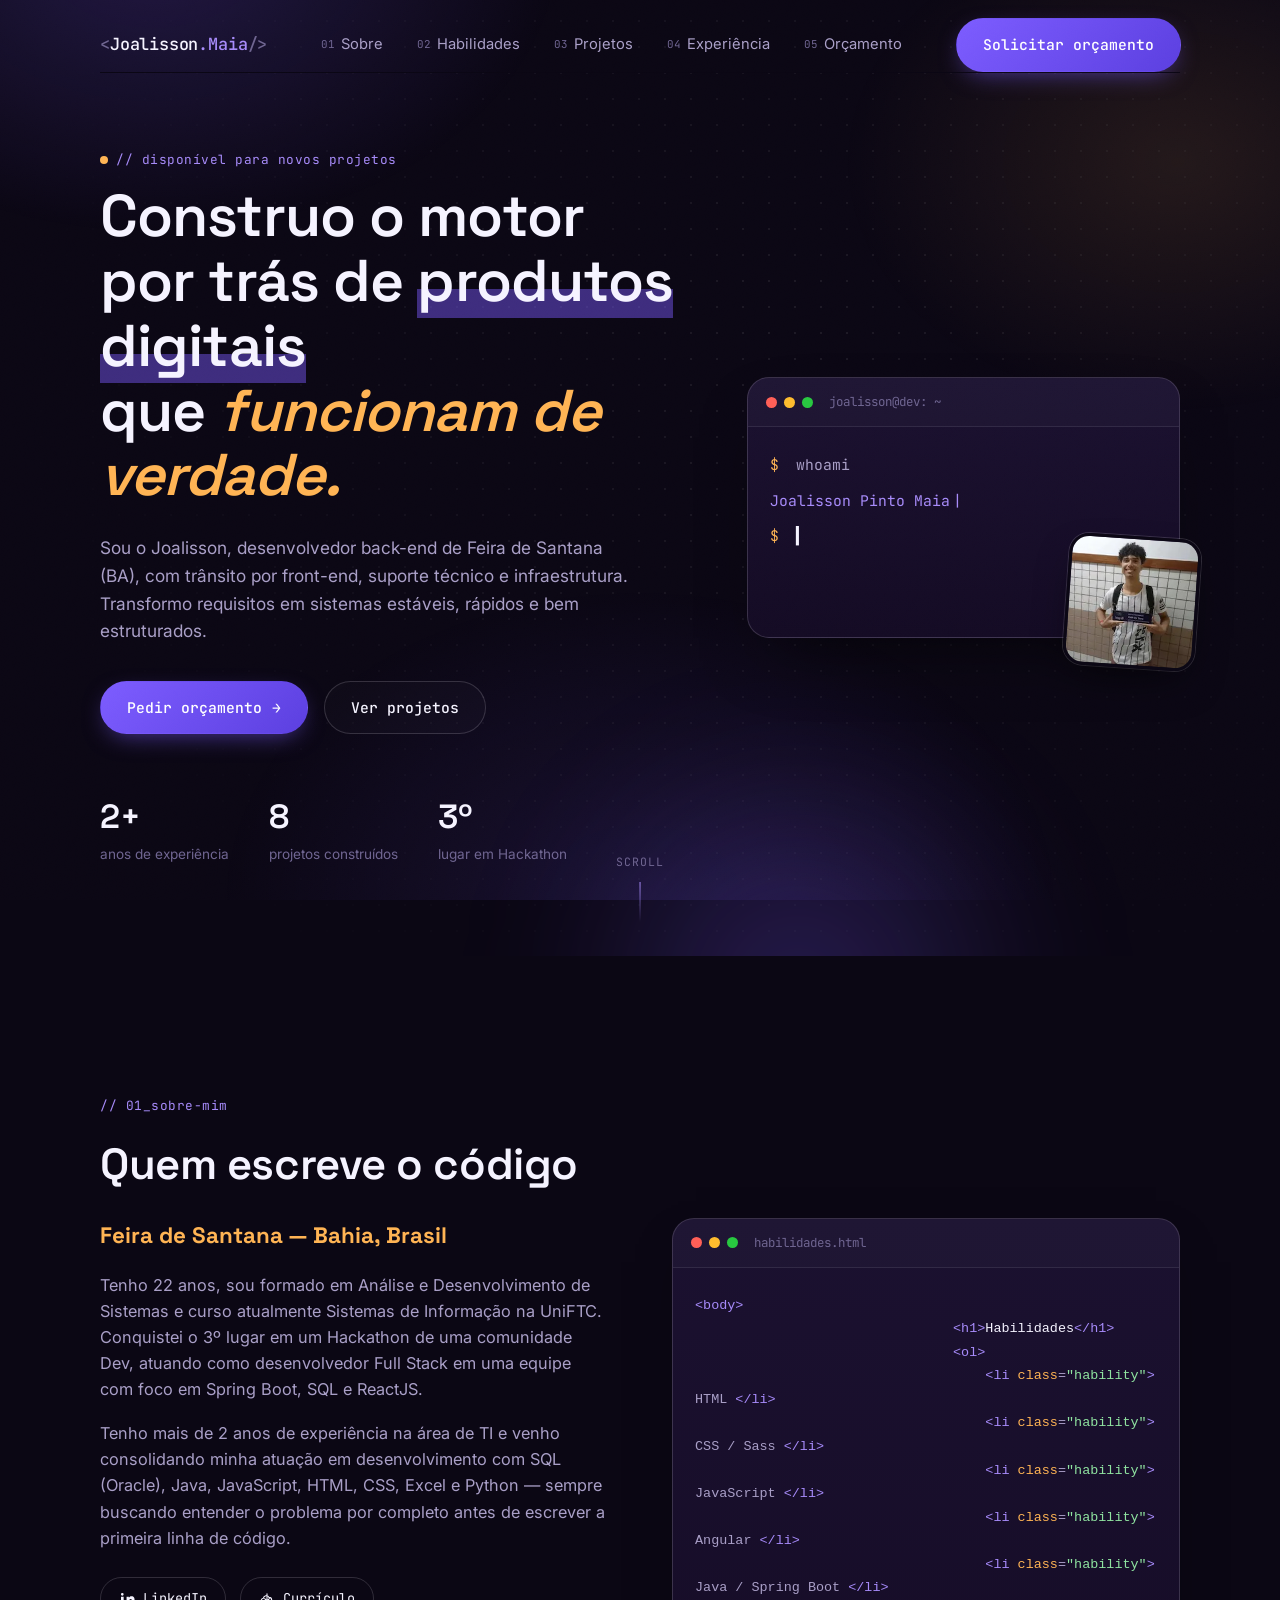
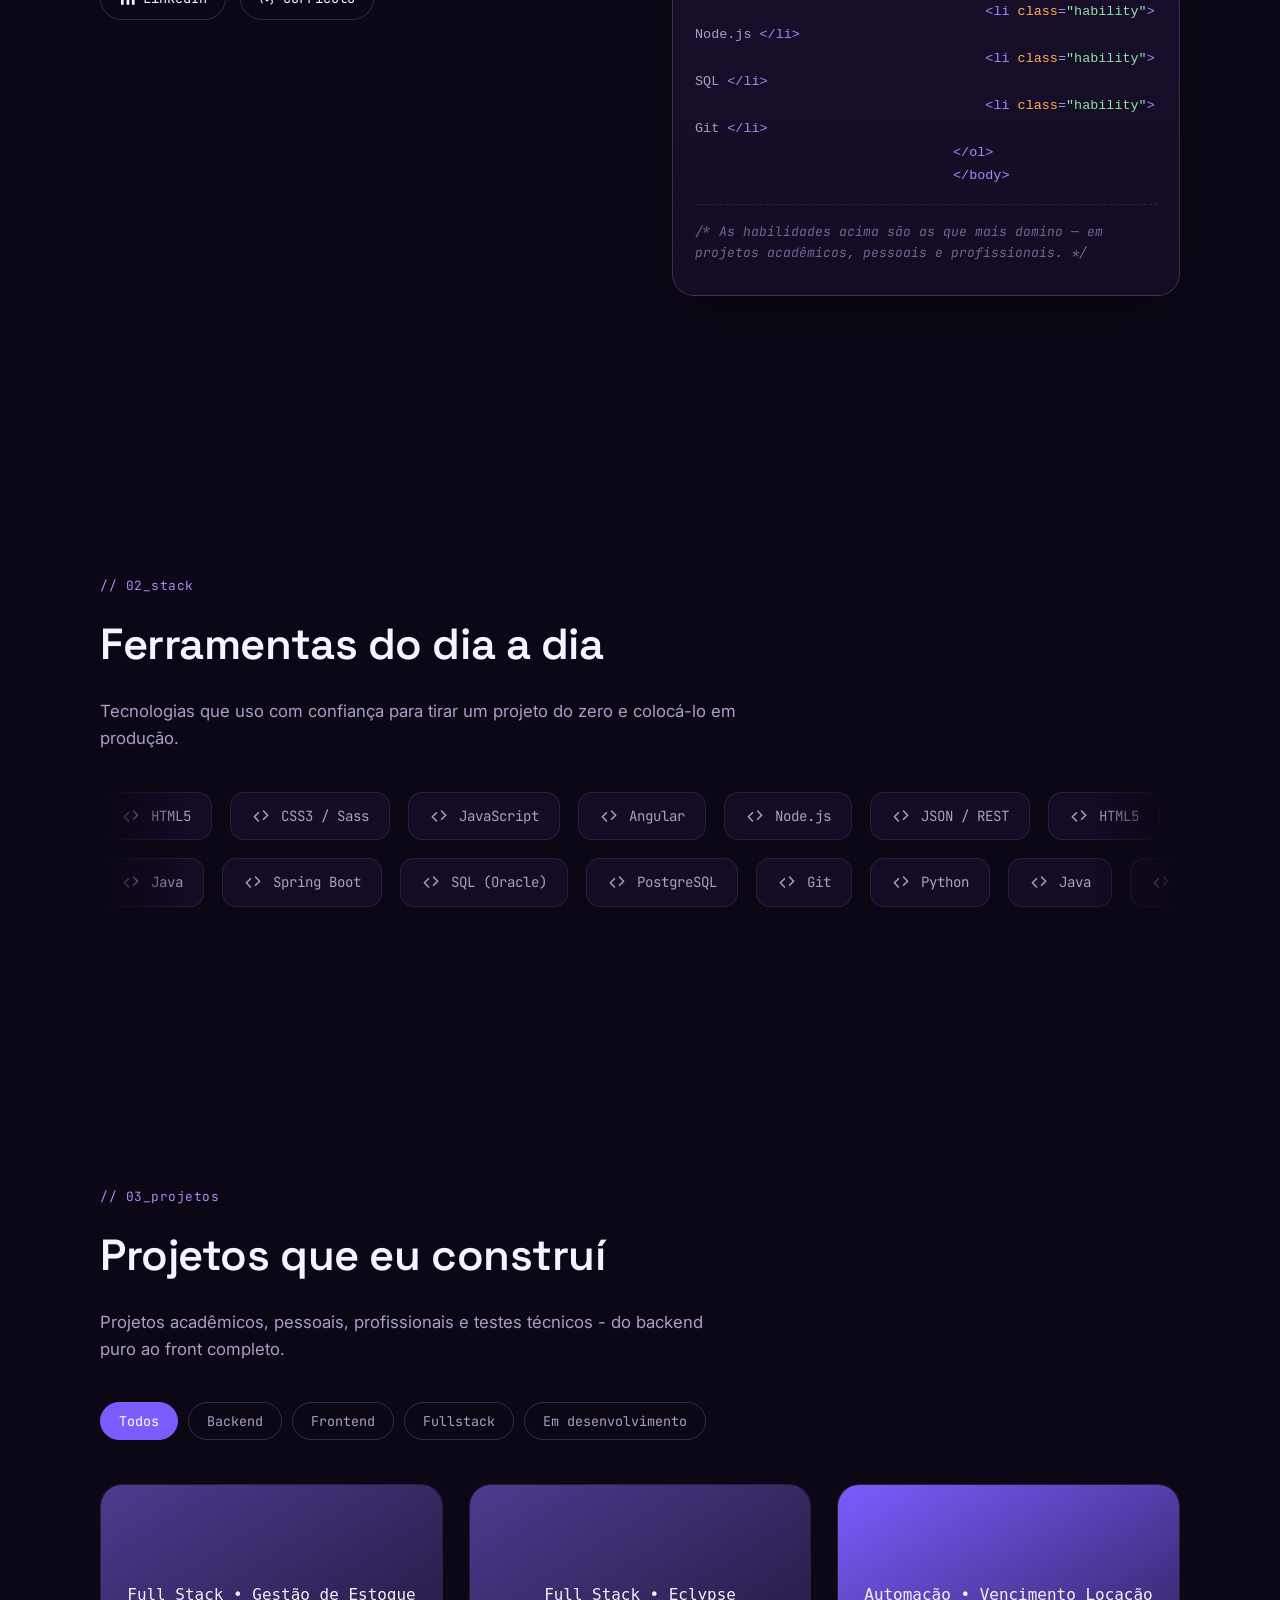
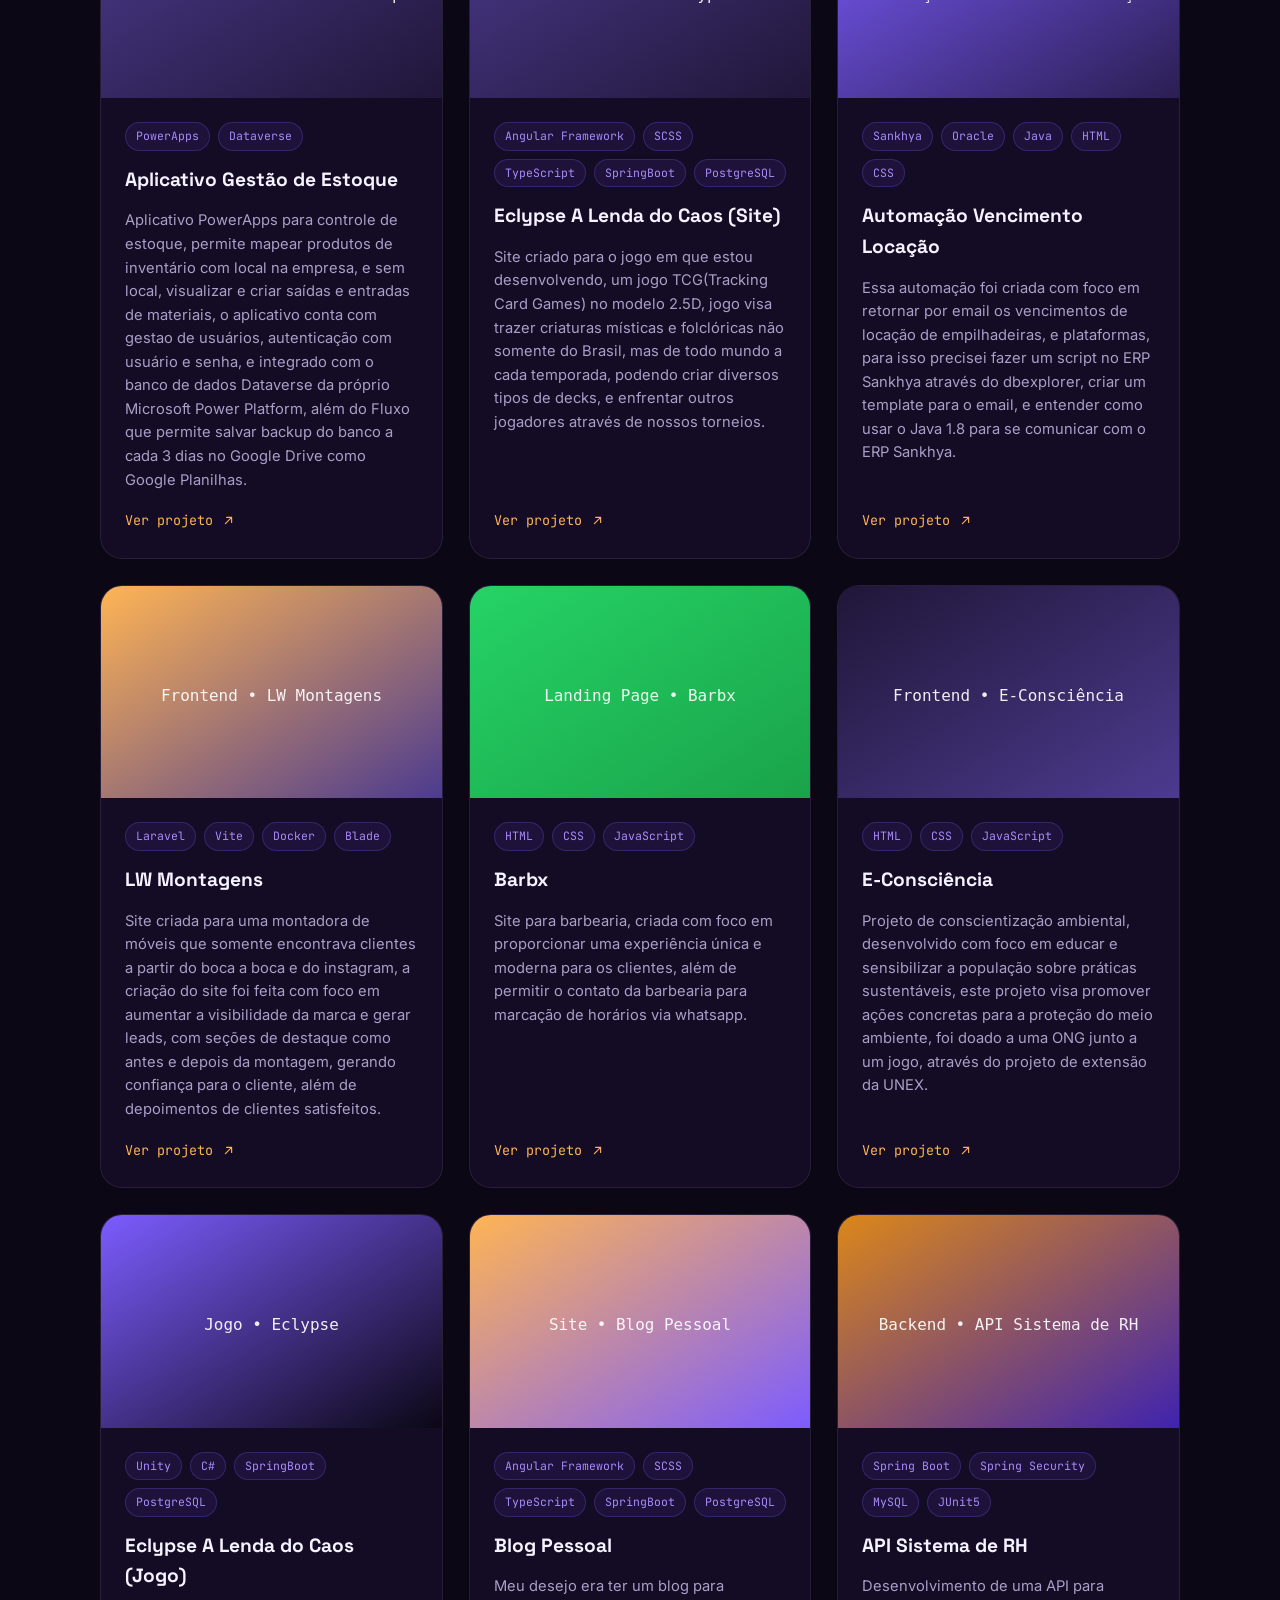
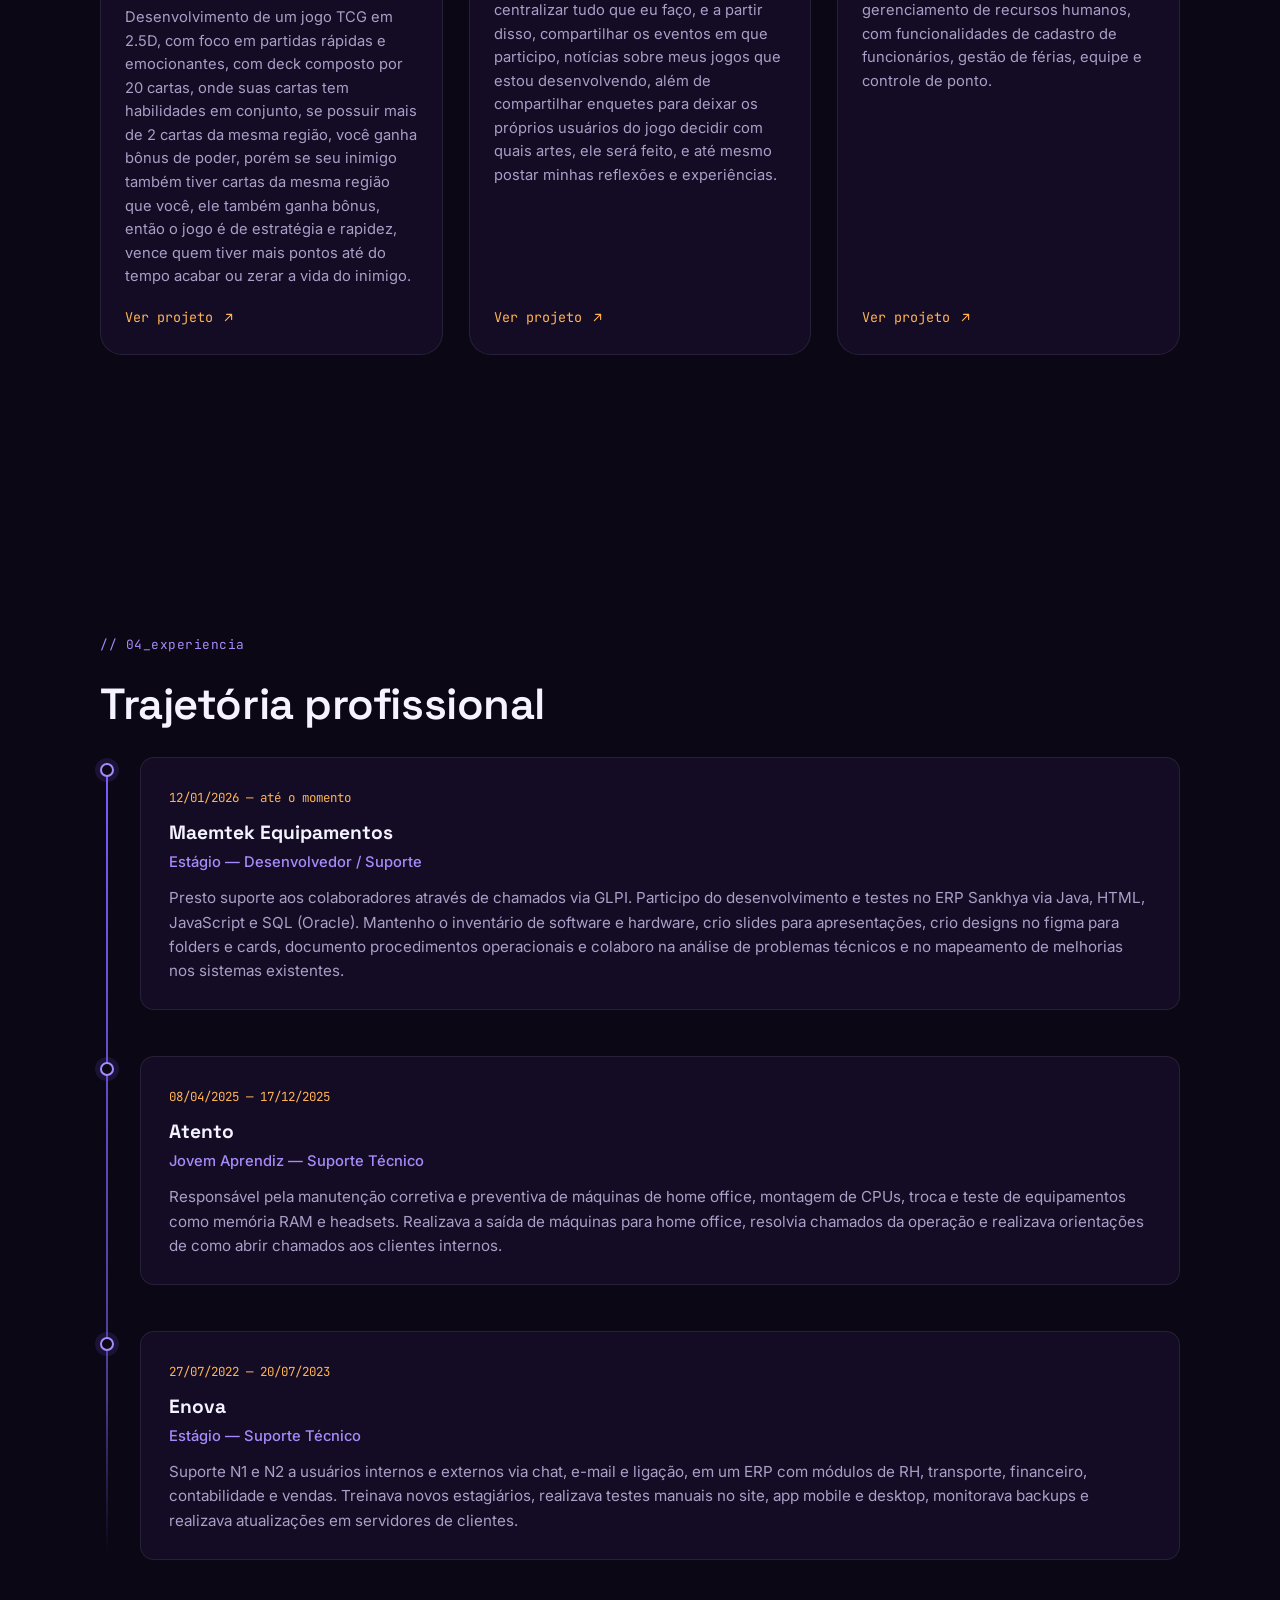
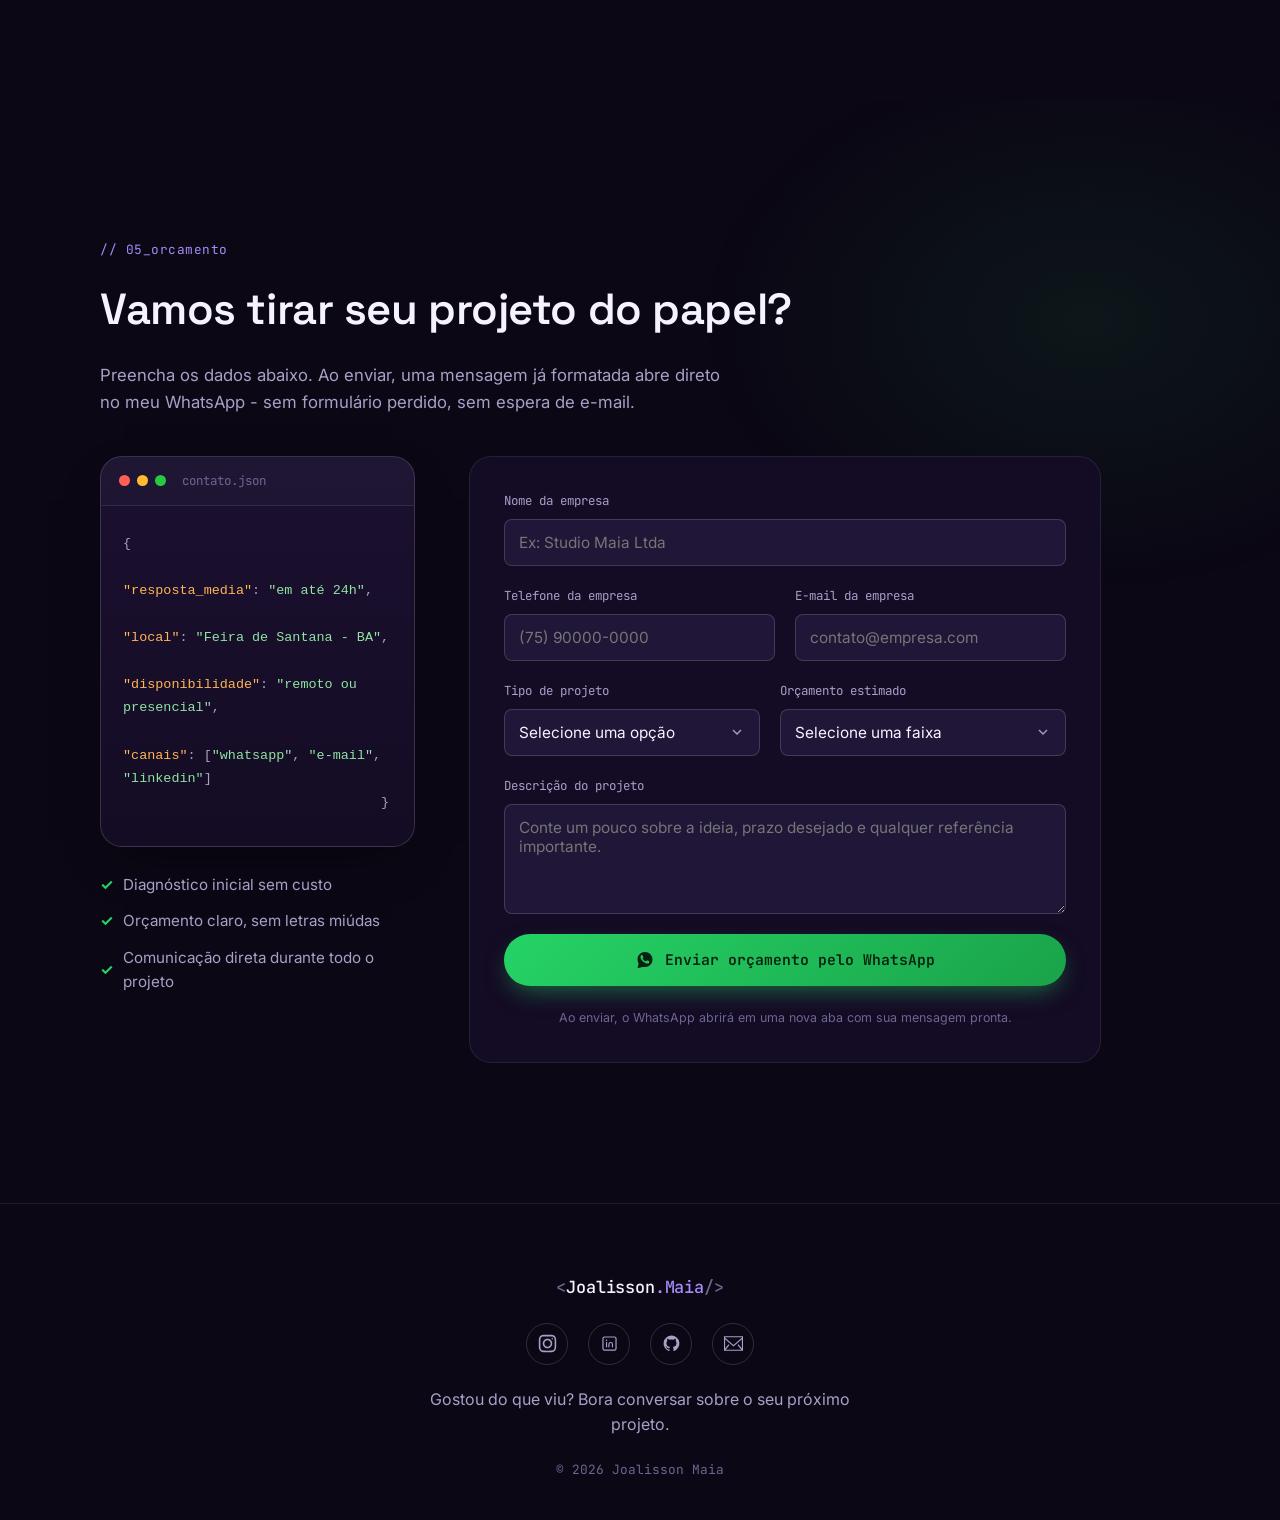
==== commit f3fa1a54: "refactor: mudando toda estrutura do portifolio, e seu estilo, além de imagens" ====
--- a/index.html
+++ b/index.html
@@ -1,855 +1,421 @@
 <!DOCTYPE html>
 <html lang="pt-br">
 <head>
-    <meta charset="UTF-8">
-    <title>Portifólio Joalisson</title>
-    <meta name="viewport" content="width=device-width, initial-scale=1.0">
-    <meta name="description" content="Portifólio do Joalisson, destinado a área de TI, especialmente para front-end, back-end, e mobile">
-    <meta name="keywords" content="mobile,web,front,ui,ux,back,front-end,dba,back-end,backend,frontend,html,css,javascript,sql,java,js,devops,ci,cd,docker,git,github,gitalb,nodejs,node,nestjs,nest,angular,angular framework,framework,spring,springboot,spring framework,vuejs,mysql,sqlite,nosql,redis,mongodb,postgresql,sass">
-    <meta name="author" content="Joalisson Pinto Maia">
-
-    <!--links css-->
-    <link rel="stylesheet" href="css/header.css">
-    <!--<link rel="stylesheet" href="css/stains.css">-->
-    <link rel="stylesheet" href="css/about_me.css">
-    <link rel="stylesheet" href="css/habilities.css">
-    <link rel="stylesheet" href="css/projects.css">
-    <link rel="stylesheet" href="css/experiences.css">
-    <link rel="stylesheet" href="css/footer.css">
-
-    <!-- Pré-conecta para reduzir latência -->
-    <link rel="preconnect" href="https://fonts.googleapis.com">
-    <link rel="preconnect" href="https://fonts.gstatic.com" crossorigin>
-
-    <!-- Pré-carrega e aplica a fonte -->
-    <link href="https://fonts.googleapis.com/css2?family=Montserrat:ital,wght@0,100..900;1,100..900&display=swap" rel="preload" as="style" onload="this.onload=null;this.rel='stylesheet'">
-    <noscript>
-    <link href="https://fonts.googleapis.com/css2?family=Montserrat:ital,wght@0,100..900;1,100..900&display=swap" rel="stylesheet">
-    </noscript>
-
-    <link href="https://fonts.googleapis.com/css2?family=Poppins:ital,wght@0,100..900;1,100..900&display=swap" rel="preload" as="style" onload="this.onload=null;this.rel='stylesheet'">
-    <noscript>
-    <link href="https://fonts.googleapis.com/css2?family=Poppins:ital,wght@0,100..900;1,100..900&display=swap" rel="stylesheet">
-    </noscript>
-
-    <style>
-        *{
-            margin: 0;
-            padding: 0;
-            box-sizing: border-box;
-        }
-
-        body {
-            margin: 0;
-            padding: 0;
-            height: 100vh;
-            background: radial-gradient(circle at center, #0e0122ea 0%, #05010eea 100%);
-            overflow: auto;
-            position: relative;
-            font-family: "Montserrat", 'Poppins', sans-serif;
-            color: #ffffff;
-        }
-
-        main{
-            padding: 0 150px;
-        }
-
-        @media (width < 1300px) {
-            main{
-                padding: 0 120px;
-            }
-        }
-
-        @media (width < 970px) {
-            main{
-                padding: 0 90px;
-            }
-        }
-
-        @media (width < 830px) {
-            main{
-                padding: 0 50px;
-            }
-        }
-
-        @media (width < 680px) {
-            main{
-                padding: 0 30px;
-            }
-        }
-
-        @media (width < 480px) {
-            main{
-                padding: 0 10px;
-            }
-        }
-    </style>
+<meta charset="UTF-8">
+<title>Joalisson Maia — Desenvolvedor Back-end</title>
+<meta name="viewport" content="width=device-width, initial-scale=1.0">
+<meta name="description" content="Portfólio de Joalisson Maia, desenvolvedor focado em back-end, com experiência em front-end, suporte técnico e projetos full stack.">
+<meta name="keywords" content="mobile,web,front,ui,ux,back,front-end,back-end,backend,frontend,html,css,javascript,sql,java,js,node,nestjs,angular,spring,vuejs,mysql,mongodb,postgresql,sass">
+<meta name="author" content="Joalisson Pinto Maia">
+<meta property="og:title" content="Joalisson Maia — Desenvolvedor Back-end">
+<meta property="og:description" content="Portfólio de Joalisson Maia, desenvolvedor focado em back-end, com experiência em front-end, suporte técnico e projetos full stack.">
+<meta property="og:image" content="https://portifolio-joalisson.vercel.app/minha-foto-perfil.webp">
+<meta property="og:url" content="https://portifolio-joalisson.vercel.app">
+<meta name="twitter:card" content="summary_large_image">
+<meta name="twitter:title" content="Joalisson Maia — Desenvolvedor Back-end">
+<meta name="twitter:description" content="Portfólio de Joalisson Maia, desenvolvedor focado em back-end, com experiência em front-end, suporte técnico e projetos full stack.">
+<meta name="twitter:image" content="https://portifolio-joalisson.vercel.app/minha-foto-perfil.webp">
+
+<!--Google Fonts API-->
+<link rel="preconnect" href="https://fonts.googleapis.com">
+<link rel="preconnect" href="https://fonts.gstatic.com" crossorigin>
+<link href="https://fonts.googleapis.com/css2?family=Space+Grotesk:wght@400..700&family=Inter:wght@400;500;600;700&family=JetBrains+Mono:wght@400;500;600&display=swap" rel="stylesheet">
+
+<!--CSS-->
+<link rel="stylesheet" href="css/style.css">
 </head>
-<body>  
-    <header>
-        <h1>&lt; Joalisson <span>Maia</span> /&gt;</h1>
-
-        <nav class="header__links">
+<body>
+    <div class="noise-overlay" aria-hidden="true"></div>
+    <div class="cursor-glow" id="cursorGlow" aria-hidden="true"></div>
+
+    <div class="progress-bar" id="progressBar" aria-hidden="true"></div>
+
+    <header class="site-header" id="siteHeader">
+        <div class="header-inner">
+            <a href="#topo" class="logo">
+                <span class="logo-bracket">&lt;</span>Joalisson<span class="accent">.Maia</span><span class="logo-bracket">/&gt;</span>
+            </a>
+
+            <nav class="main-nav" id="mainNav">
+                <ul>
+                    <li><a href="#sobre" class="nav-link" data-section="sobre"><span class="nav-index">01</span>Sobre</a></li>
+                    <li><a href="#habilidades" class="nav-link" data-section="habilidades"><span class="nav-index">02</span>Habilidades</a></li>
+                    <li><a href="#projetos" class="nav-link" data-section="projetos"><span class="nav-index">03</span>Projetos</a></li>
+                    <li><a href="#experiencia" class="nav-link" data-section="experiencia"><span class="nav-index">04</span>Experiência</a></li>
+                    <li><a href="#orcamento" class="nav-link" data-section="orcamento"><span class="nav-index">05</span>Orçamento</a></li>
+                </ul>
+            </nav>
+
+            <a href="#orcamento" class="btn btn-primary btn-header">Solicitar orçamento</a>
+
+            <button class="menu-toggle" id="menuToggle" aria-label="Abrir menu" aria-expanded="false">
+                <span></span><span></span><span></span>
+            </button>
+        </div>
+
+        <nav class="mobile-nav" id="mobileNav">
             <ul>
-                <li>
-                    <a id="btn_about" title="Sobre">Sobre</a>
-                </li>
-                <li>
-                    <a id="btn_habilities" title="Habilidades">Habilidades</a>
-                </li>
-                <li>
-                    <a id="btn_projects" title="Projetos">Projetos</a>
-                </li>
-                <li>
-                    <a id="btn_experiences" title="Experiências">Experiências</a>
-                </li>
+                <li><a href="#sobre" class="mobile-nav-link"><span class="nav-index">01</span>Sobre</a></li>
+                <li><a href="#habilidades" class="mobile-nav-link"><span class="nav-index">02</span>Habilidades</a></li>
+                <li><a href="#projetos" class="mobile-nav-link"><span class="nav-index">03</span>Projetos</a></li>
+                <li><a href="#experiencia" class="mobile-nav-link"><span class="nav-index">04</span>Experiência</a></li>
+                <li><a href="#orcamento" class="mobile-nav-link"><span class="nav-index">05</span>Orçamento</a></li>
             </ul>
-        </nav><!--header__links-->
-
-
-        <div class="menu__mobile" id="menu_mobile">
-            <div class="menu__btn" id="menu_btn" title="Menu">
-                <div></div>
-                <div></div>
-                <div></div>
-            </div>
-            
-            <nav class="menu__mobile__links" id="menu_mobile_links">
-                <ul>
-                    <li>
-                        <a id="btn_mobile_about" title="Sobre">Sobre</a>
-                    </li>
-                    <li>
-                        <a id="btn_mobile_habilities" title="Habilidades">Habilidades</a>
-                    </li>
-                    <li>
-                        <a id="btn_mobile_projects" title="Projetos">Projetos</a>
-                    </li>
-                    <li>
-                        <a id="btn_mobile_experiences" title="Experiências">Experiências</a>
-                    </li>
-                </ul>
-            </nav><!--menu__mobile__links-->
-        </div><!--menu__mobile-->
+            <div class="mobile-nav-socials">
+                <a href="https://www.linkedin.com/in/joalisson-p-maia-5396b5232/" target="_blank" rel="noopener">LinkedIn</a>
+                <a href="https://github.com/joalisson-p-maia" target="_blank" rel="noopener">GitHub</a>
+            </div>
+        </nav>
     </header>
 
-    <main>
-        <section class="about__me">
-            <div class="about__me__initial">
-                <div class="about__me__text" id="section_about">
-                    <h2>Olá, eu sou o <span>{Joca}</span> Um desenvolvedor Back-end</h2>
-                    
-                    <nav>
-                        <a href="https://www.linkedin.com/in/joalisson-p-maia-5396b5232/" title="Linkedin">
-                            <svg fill="#ffffff" version="1.1" id="Layer_1" xmlns="http://www.w3.org/2000/svg" xmlns:xlink="http://www.w3.org/1999/xlink" viewBox="-271 283.9 256 235.1" xml:space="preserve">
-                                <g id="SVGRepo_bgCarrier" stroke-width="0"></g><g id="SVGRepo_tracerCarrier" stroke-linecap="round" stroke-linejoin="round"></g><g id="SVGRepo_iconCarrier"> <g> <rect x="-264.4" y="359.3" width="49.9" height="159.7"></rect> <path d="M-240.5,283.9c-18.4,0-30.5,11.9-30.5,27.7c0,15.5,11.7,27.7,29.8,27.7h0.4c18.8,0,30.5-12.3,30.4-27.7 C-210.8,295.8-222.1,283.9-240.5,283.9z"></path> <path d="M-78.2,357.8c-28.6,0-46.5,15.6-49.8,26.6v-25.1h-56.1c0.7,13.3,0,159.7,0,159.7h56.1v-86.3c0-4.9-0.2-9.7,1.2-13.1 c3.8-9.6,12.1-19.6,27-19.6c19.5,0,28.3,14.8,28.3,36.4V519h56.6v-88.8C-14.9,380.8-42.7,357.8-78.2,357.8z"></path> </g> </g>
-                            </svg>
-
-                            <p>Linkedin</p>
-                        </a>
-                        
-                        <a href="https://github.com/joalisson-p-maia" title="Github">
-                            <svg viewBox="0 0 24 24" xmlns="http://www.w3.org/2000/svg" fill="#ffffff">
-                                <g id="SVGRepo_bgCarrier" stroke-width="0"></g><g id="SVGRepo_tracerCarrier" stroke-linecap="round" stroke-linejoin="round"></g><g id="SVGRepo_iconCarrier"> <title>github</title> <rect width="24" height="24" fill="none"></rect> <path d="M12,2A10,10,0,0,0,8.84,21.5c.5.08.66-.23.66-.5V19.31C6.73,19.91,6.14,18,6.14,18A2.69,2.69,0,0,0,5,16.5c-.91-.62.07-.6.07-.6a2.1,2.1,0,0,1,1.53,1,2.15,2.15,0,0,0,2.91.83,2.16,2.16,0,0,1,.63-1.34C8,16.17,5.62,15.31,5.62,11.5a3.87,3.87,0,0,1,1-2.71,3.58,3.58,0,0,1,.1-2.64s.84-.27,2.75,1a9.63,9.63,0,0,1,5,0c1.91-1.29,2.75-1,2.75-1a3.58,3.58,0,0,1,.1,2.64,3.87,3.87,0,0,1,1,2.71c0,3.82-2.34,4.66-4.57,4.91a2.39,2.39,0,0,1,.69,1.85V21c0,.27.16.59.67.5A10,10,0,0,0,12,2Z"></path> </g>
-                            </svg>
-
-                            <p>Github</p>
-                        </a>
-                    </nav>
-                </div><!--about__me__text-->
-
-                <div class="about__me__code">
-                    <div class="about__me__code__box">
-                        <div class="about__me__code__header">
-                            <div class="about__me__code__header__balls">
-                                <div class="about__me__code__header__ball__red" title="Fechar"></div>
-                                <div class="about__me__code__header__ball__yellow" title="Maximizar"></div>
-                                <div class="about__me__code__header__ball__green" title="Minimizar"></div>
-                            </div><!--about__me__code__header__balls-->
-                            
-                            <div class="about__me__code__header__line"></div>
-                        </div><!--about__me__code__header-->
-
-                        <div class="about__me__code__body">
-                            <div class="about__me__code__body__content">
-                                <h3 class="body">&lt;body&gt;</h3>
-                                <h3>&lt;h1&gt;Habilidades&lt;/h1&gt;</h3>
-                                <h3>&lt;ol&gt;</h3>
-                                <h3 title="HTML">&lt;li class="hability"&gt; HTML &lt;li&gt;</h3>
-                                <h3 title="CSS">&lt;li class="hability"&gt; CSS &lt;li&gt;</h3>
-                                <h3 title="Sass">&lt;li class="hability"&gt; Scss &lt;li&gt;</h3>
-                                <h3 title="JavaScript">&lt;li class="hability"&gt; JavaScript &lt;li&gt;</h3>
-                                <h3 title="PHP">&lt;li class="hability"&gt; Angular Framework &lt;li&gt;</h3>
-                                <h3 title="Java">&lt;li class="hability"&gt; Java &lt;li&gt;</h3>
-                                <h3 title="NodeJS">&lt;li class="hability"&gt; NodeJS &lt;li&gt;</h3>
-                                <h3 title="SQL">&lt;li class="hability"&gt; SQL &lt;li&gt;</h3>
-                                <h3 title="Git">&lt;li class="hability"&gt; Git &lt;li&gt;</h3>
-                                <h3>&lt;/ol&gt;</h3>
-                            </div><!--about__me__code__body__content-->
-
-                            <div class="about__me__code__body__docs">
-                                <p>/ *</p>
-                                <p>
-                                    As habilidades acima são as que mais domino, e que tenho mais experiência, seja em projetos acadêmicos, pessoais, ou profissionais.
-                                </p>
-                                <p>* /</p>
-                            </div><!--about__me__code__body__docs-->
-                        </div><!--about__me__code__body-->
-                    </div><!--about__me__code__box-->
-                </div><!--about__me__code-->    
-            </div><!--about__me__initial-->
-            
-            <div class="about__me__main">
-                <aside>
-                    <div class="about__me__main__box">
-                        <div class="about__me__main__balls">
-                            <div class="about__me__main__ball__red" title="Fechar"></div>
-                            <div class="about__me__main__ball__yellow" title="Maximizar"></div>
-                            <div class="about__me__main__ball__green" title="Minimizar"></div>
-                        </div><!--about__me__main__balls-->
-
-                        <div title="Linha" class="about__me__main__line"></div>
-
-                        <h3>&lt;img src="minha-foto.png" alt="minha foto" /&gt;</h3>
-
-                        <picture>
-                            <img src="assets/minha-foto-perfil.webp" loading="lazy" alt="Minha foto de perfil"  title="Foto de Perfil">
-                        </picture>
-                    </div><!--about__me__main__box-->
-                </aside>
-
-                <div class="about__me__main__content">
-                    <h2>SOBRE MIM</h2>
-
-                    <h3>Feira de Santana - Bahia</h3>
-
-                    <p>
-                        Olá, me chamo Joalisson, tenho 22 anos, sou formado em Análise e Desenvolvimento de Sistemas, estou cursando o 5° semestre de Sistemas de Informação na UniFTC. Já conquistei o 3° lugar em um Hackathon de uma comunidade Dev, onde pude atuar como desenvolvedor Full Stack com foco em SpringBoot e SQL. Possuo 1 ano e 8 meses de experiência profissional como Suporte Técnico, e 3 meses com desenvolvimento utilizando tecnologias como SQL(Oracle), Java, JavaScript, Elementor, HTML, CSS, Excel e Python.
+    <main id="topo">
+        <section class="hero" id="hero">
+            <div class="hero-parallax" id="heroParallax" aria-hidden="true">
+                <div class="blob blob-violet" data-depth="0.06"></div>
+                <div class="blob blob-amber" data-depth="0.1"></div>
+                <div class="grid-dots" data-depth="0.03"></div>
+                <span class="floating-tag tag-1" data-depth="0.14">{ backend }</span>
+                <span class="floating-tag tag-2" data-depth="0.09">async function</span>
+                <span class="floating-tag tag-3" data-depth="0.18">SELECT *</span>
+                <span class="floating-tag tag-4" data-depth="0.12">git commit</span>
+            </div>
+
+            <div class="hero-inner">
+                <div class="hero-text">
+                    <p class="eyebrow"><span class="dot-status"></span> // disponível para novos projetos</p>
+                    <h1 class="hero-title">
+                        Construo o motor<br>
+                        por trás de <span class="accent-underline">produtos digitais</span><br>
+                        que <span class="italic-serif">funcionam de verdade.</span>
+                    </h1>
+                    <p class="hero-sub">
+                        Sou o Joalisson, desenvolvedor back-end de Feira de Santana (BA), com trânsito por front-end,
+                        suporte técnico e infraestrutura. Transformo requisitos em sistemas estáveis, rápidos e bem estruturados.
                     </p>
-
-                    <nav>
-                        <a href="https://www.linkedin.com/in/joalisson-p-maia-5396b5232/" title="Meu Linkedin">
-                            <svg fill="#ffffff" version="1.1" id="Layer_1" xmlns="http://www.w3.org/2000/svg" xmlns:xlink="http://www.w3.org/1999/xlink" viewBox="-271 283.9 256 235.1" xml:space="preserve">
-                                <g id="SVGRepo_bgCarrier" stroke-width="0"></g><g id="SVGRepo_tracerCarrier" stroke-linecap="round" stroke-linejoin="round"></g><g id="SVGRepo_iconCarrier"> <g> <rect x="-264.4" y="359.3" width="49.9" height="159.7"></rect> <path d="M-240.5,283.9c-18.4,0-30.5,11.9-30.5,27.7c0,15.5,11.7,27.7,29.8,27.7h0.4c18.8,0,30.5-12.3,30.4-27.7 C-210.8,295.8-222.1,283.9-240.5,283.9z"></path> <path d="M-78.2,357.8c-28.6,0-46.5,15.6-49.8,26.6v-25.1h-56.1c0.7,13.3,0,159.7,0,159.7h56.1v-86.3c0-4.9-0.2-9.7,1.2-13.1 c3.8-9.6,12.1-19.6,27-19.6c19.5,0,28.3,14.8,28.3,36.4V519h56.6v-88.8C-14.9,380.8-42.7,357.8-78.2,357.8z"></path> </g> </g>
-                            </svg>
-
-                            <p>Linkedin</p>
-                        </a>
-                        
-                        <a href="./assets/curriculo-joalisson-maia.pdf" title="Meu Currículo Atualizado" download>
-                            <svg viewBox="0 0 24 24" fill="none" xmlns="http://www.w3.org/2000/svg">
-                                <g id="SVGRepo_bgCarrier" stroke-width="0"></g><g id="SVGRepo_tracerCarrier" stroke-linecap="round" stroke-linejoin="round"></g><g id="SVGRepo_iconCarrier"><path d="M12 12V19M12 19L9.75 16.6667M12 19L14.25 16.6667M6.6 17.8333C4.61178 17.8333 3 16.1917 3 14.1667C3 12.498 4.09438 11.0897 5.59198 10.6457C5.65562 10.6268 5.7 10.5675 5.7 10.5C5.7 7.46243 8.11766 5 11.1 5C14.0823 5 16.5 7.46243 16.5 10.5C16.5 10.5582 16.5536 10.6014 16.6094 10.5887C16.8638 10.5306 17.1284 10.5 17.4 10.5C19.3882 10.5 21 12.1416 21 14.1667C21 16.1917 19.3882 17.8333 17.4 17.8333" stroke="#fff" stroke-linecap="round" stroke-linejoin="round"></path></g>
-                            </svg>
-
-                            <p>Currículo</p>
-                        </a>
-                    </nav>
-                </div><!--about__me__main__content-->
-            </div><!--about__me__main-->
-        </section><!--about__me-->
-
-        <section class="habilities" id="section_habilities">
-            <h2>Habilidades</h2>
-
-            <div class="habilities__slider">
-                <div class="habilities__wrapper">
-                    <div class="habilities__single">
-                        <svg viewBox="0 0 32 32" fill="none" xmlns="http://www.w3.org/2000/svg" title="HTML">
-                            <g id="SVGRepo_bgCarrier" stroke-width="0"></g><g id="SVGRepo_tracerCarrier" stroke-linecap="round" stroke-linejoin="round"></g><g id="SVGRepo_iconCarrier"> <path d="M6 28L4 3H28L26 28L16 31L6 28Z" fill="#E44D26"></path> <path d="M26 5H16V29.5L24 27L26 5Z" fill="#F16529"></path> <path d="M9.5 17.5L8.5 8H24L23.5 11H11.5L12 14.5H23L22 24L16 26L10 24L9.5 19H12.5L13 21.5L16 22.5L19 21.5L19.5 17.5H9.5Z" fill="white"></path> </g>
-                        </svg>
-                    </div><!--habilities__single-->
-
-                    <div class="habilities__single">
-                        <svg viewBox="0 0 32 32" xmlns="http://www.w3.org/2000/svg" fill="#000000" title="CSS">
-                            <g id="SVGRepo_bgCarrier" stroke-width="0"></g><g id="SVGRepo_tracerCarrier" stroke-linecap="round" stroke-linejoin="round"></g><g id="SVGRepo_iconCarrier"><title>file_type_css</title><polygon points="5.902 27.201 3.656 2 28.344 2 26.095 27.197 15.985 30 5.902 27.201" style="fill:#1572b6"></polygon><polygon points="16 27.858 24.17 25.593 26.092 4.061 16 4.061 16 27.858" style="fill:#33a9dc"></polygon><polygon points="16 13.191 20.09 13.191 20.372 10.026 16 10.026 16 6.935 16.011 6.935 23.75 6.935 23.676 7.764 22.917 16.282 16 16.282 16 13.191" style="fill:#fff"></polygon><polygon points="16.019 21.218 16.005 21.222 12.563 20.292 12.343 17.827 10.67 17.827 9.24 17.827 9.673 22.68 16.004 24.438 16.019 24.434 16.019 21.218" style="fill:#ebebeb"></polygon><polygon points="19.827 16.151 19.455 20.29 16.008 21.22 16.008 24.436 22.344 22.68 22.391 22.158 22.928 16.151 19.827 16.151" style="fill:#fff"></polygon><polygon points="16.011 6.935 16.011 8.855 16.011 10.018 16.011 10.026 8.555 10.026 8.555 10.026 8.545 10.026 8.483 9.331 8.342 7.764 8.268 6.935 16.011 6.935" style="fill:#ebebeb"></polygon><polygon points="16 13.191 16 15.111 16 16.274 16 16.282 12.611 16.282 12.611 16.282 12.601 16.282 12.539 15.587 12.399 14.02 12.325 13.191 16 13.191" style="fill:#ebebeb"></polygon></g>
-                        </svg>
-                    </div><!--habilities__single-->
-
-                    <div class="habilities__single">
-                        <svg viewBox="0 0 256 256" version="1.1" xmlns="http://www.w3.org/2000/svg" xmlns:xlink="http://www.w3.org/1999/xlink" preserveAspectRatio="xMidYMid" fill="#000000" title="JavaScript">
-                            <g id="SVGRepo_bgCarrier" stroke-width="0"></g><g id="SVGRepo_tracerCarrier" stroke-linecap="round" stroke-linejoin="round"></g><g id="SVGRepo_iconCarrier"> <g> <path d="M0,0 L256,0 L256,256 L0,256 L0,0 Z" fill="#F7DF1E"> </path> <path d="M67.311746,213.932292 L86.902654,202.076241 C90.6821079,208.777346 94.1202286,214.447137 102.367086,214.447137 C110.272203,214.447137 115.256076,211.354819 115.256076,199.326883 L115.256076,117.528787 L139.313575,117.528787 L139.313575,199.666997 C139.313575,224.58433 124.707759,235.925943 103.3984,235.925943 C84.1532952,235.925943 72.9819429,225.958603 67.3113397,213.93026" fill="#000000"> </path> <path d="M152.380952,211.354413 L171.969422,200.0128 C177.125994,208.433981 183.827911,214.619835 195.684368,214.619835 C205.652521,214.619835 212.009041,209.635962 212.009041,202.762159 C212.009041,194.513676 205.479416,191.592025 194.481168,186.78207 L188.468419,184.202565 C171.111213,176.81473 159.597308,167.53534 159.597308,147.944838 C159.597308,129.901308 173.344508,116.153295 194.825752,116.153295 C210.119924,116.153295 221.117765,121.48094 229.021663,135.400432 L210.29059,147.428775 C206.166146,140.040127 201.699556,137.119289 194.826159,137.119289 C187.78047,137.119289 183.312254,141.587098 183.312254,147.428775 C183.312254,154.646349 187.78047,157.568406 198.089956,162.036622 L204.103924,164.614095 C224.553448,173.378641 236.067352,182.313448 236.067352,202.418387 C236.067352,224.071924 219.055137,235.927975 196.200432,235.927975 C173.860978,235.927975 159.425829,225.274311 152.381359,211.354413" fill="#000000"> </path> </g> </g>
-                        </svg>
-                    </div><!--habilities__single-->
-
-                    <div class="habilities__single">
-                        <svg viewBox="0 -60.5 256 256" version="1.1" xmlns="http://www.w3.org/2000/svg" xmlns:xlink="http://www.w3.org/1999/xlink" preserveAspectRatio="xMidYMid" fill="#000000" title="PHP">
-                            <g id="SVGRepo_bgCarrier" stroke-width="0"></g><g id="SVGRepo_tracerCarrier" stroke-linecap="round" stroke-linejoin="round"></g><g id="SVGRepo_iconCarrier"> <defs> <radialGradient id="radialGradient-1" cx="0.8366" cy="-125.811" r="363.0565" gradientTransform="matrix(0.463 0 0 0.463 76.4644 81.9182)" gradientUnits="userSpaceOnUse"> <stop offset="0" style="stop-color:#FFFFFF"></stop> <stop offset="0.5" style="stop-color:#4C6B97"></stop> <stop offset="1" style="stop-color:#231F20"></stop> </radialGradient> </defs> <g> <ellipse fill="url(#radialGradient-1)" cx="128" cy="67.3" rx="128" ry="67.3"></ellipse> <ellipse fill="#6181B6" cx="128" cy="67.3" rx="123" ry="62.3"></ellipse> <g> <path fill="#FFFFFF" d="M152.9,87.5c0,0,6.1-31.4,6.1-31.4c1.4-7.1,0.2-12.4-3.4-15.7c-3.5-3.2-9.5-4.8-18.3-4.8h-10.6l3-15.6 c0.1-0.6,0-1.2-0.4-1.7c-0.4-0.5-0.9-0.7-1.5-0.7h-14.6c-1,0-1.8,0.7-2,1.6l-6.5,33.3c-0.6-3.8-2-7-4.4-9.6 c-4.3-4.9-11-7.4-20.1-7.4H52.1c-1,0-1.8,0.7-2,1.6L37,104.7c-0.1,0.6,0,1.2,0.4,1.7c0.4,0.5,0.9,0.7,1.5,0.7h14.7 c1,0,1.8-0.7,2-1.6l3.2-16.3h10.9c5.7,0,10.6-0.6,14.3-1.8c3.9-1.3,7.4-3.4,10.5-6.3c2.5-2.3,4.6-4.9,6.2-7.7l-2.6,13.5 c-0.1,0.6,0,1.2,0.4,1.7s0.9,0.7,1.5,0.7h14.6c1,0,1.8-0.7,2-1.6l7.2-37h10c4.3,0,5.5,0.8,5.9,1.2c0.3,0.3,0.9,1.5,0.2,5.2 l-5.8,29.9c-0.1,0.6,0,1.2,0.4,1.7c0.4,0.5,0.9,0.7,1.5,0.7H151C151.9,89.1,152.7,88.4,152.9,87.5z M85.3,61.5 c-0.9,4.7-2.6,8.1-5.1,10c-2.5,1.9-6.6,2.9-12,2.9h-6.5l4.7-24.2h8.4c6.2,0,8.7,1.3,9.7,2.4C85.8,54.2,86.1,57.3,85.3,61.5z"></path> <path fill="#FFFFFF" d="M215.3,42.9c-4.3-4.9-11-7.4-20.1-7.4h-28.3c-1,0-1.8,0.7-2,1.6l-13.1,67.5c-0.1,0.6,0,1.2,0.4,1.7 c0.4,0.5,0.9,0.7,1.5,0.7h14.7c1,0,1.8-0.7,2-1.6l3.2-16.3h10.9c5.7,0,10.6-0.6,14.3-1.8c3.9-1.3,7.4-3.4,10.5-6.3 c2.6-2.4,4.8-5.1,6.4-8c1.6-2.9,2.8-6.1,3.5-9.6C220.9,54.7,219.6,47.9,215.3,42.9z M200,61.5c-0.9,4.7-2.6,8.1-5.1,10 c-2.5,1.9-6.6,2.9-12,2.9h-6.5l4.7-24.2h8.4c6.2,0,8.7,1.3,9.7,2.4C200.6,54.2,200.9,57.3,200,61.5z"></path> </g> <g> <path fill="#000004" d="M74.8,48.2c5.6,0,9.3,1,11.2,3.1c1.9,2.1,2.3,5.6,1.3,10.6c-1,5.2-3,9-5.9,11.2c-2.9,2.2-7.3,3.3-13.2,3.3 h-8.9l5.5-28.2H74.8z M39,105h14.7l3.5-17.9h12.6c5.6,0,10.1-0.6,13.7-1.8c3.6-1.2,6.8-3.1,9.8-5.9c2.5-2.3,4.5-4.8,6-7.5 c1.5-2.7,2.6-5.7,3.2-9c1.6-8,0.4-14.2-3.5-18.7c-3.9-4.5-10.1-6.7-18.6-6.7H52.1L39,105z"></path> <path fill="#000004" d="M113.3,19.6h14.6l-3.5,17.9h13c8.2,0,13.8,1.4,16.9,4.3c3.1,2.9,4,7.5,2.8,13.9L151,87.1h-14.8l5.8-29.9 c0.7-3.4,0.4-5.7-0.7-6.9c-1.1-1.2-3.6-1.9-7.3-1.9h-11.7l-7.5,38.7h-14.6L113.3,19.6z"></path> <path fill="#000004" d="M189.5,48.2c5.6,0,9.3,1,11.2,3.1c1.9,2.1,2.3,5.6,1.3,10.6c-1,5.2-3,9-5.9,11.2c-2.9,2.2-7.3,3.3-13.2,3.3 h-8.9l5.5-28.2H189.5z M153.7,105h14.7l3.5-17.9h12.6c5.6,0,10.1-0.6,13.7-1.8c3.6-1.2,6.8-3.1,9.8-5.9c2.5-2.3,4.5-4.8,6-7.5 c1.5-2.7,2.6-5.7,3.2-9c1.6-8,0.4-14.2-3.5-18.7c-3.9-4.5-10.1-6.7-18.6-6.7h-28.3L153.7,105z"></path> </g> </g> </g>
-                        </svg>
-                    </div><!--habilities__single-->
-
-                    <div class="habilities__single">
-                        <svg viewBox="0 0 32 32" fill="none" xmlns="http://www.w3.org/2000/svg" title="Java">
-                            <g id="SVGRepo_bgCarrier" stroke-width="0"></g><g id="SVGRepo_tracerCarrier" stroke-linecap="round" stroke-linejoin="round"></g><g id="SVGRepo_iconCarrier"> <path d="M16.0497 8.44062C22.6378 3.32607 19.2566 0 19.2566 0C19.7598 5.28738 13.813 6.53583 12.2189 10.1692C11.1312 12.6485 12.9638 14.8193 16.0475 17.5554C15.7749 16.9494 15.3544 16.3606 14.9288 15.7645C13.4769 13.7313 11.9645 11.6132 16.0497 8.44062Z" fill="#E76F00"></path> <path d="M17.1015 18.677C17.1015 18.677 19.0835 17.0779 17.5139 15.3008C12.1931 9.27186 23.3333 6.53583 23.3333 6.53583C16.5317 9.8125 17.5471 11.7574 19.2567 14.1202C21.0871 16.6538 17.1015 18.677 17.1015 18.677Z" fill="#E76F00"></path> <path d="M22.937 23.4456C29.0423 20.3258 26.2195 17.3278 24.2492 17.7317C23.7662 17.8305 23.5509 17.9162 23.5509 17.9162C23.5509 17.9162 23.7302 17.64 24.0726 17.5204C27.9705 16.1729 30.9682 21.4949 22.8143 23.6028C22.8143 23.6029 22.9088 23.5198 22.937 23.4456Z" fill="#5382A1"></path> <path d="M10.233 19.4969C6.41312 18.9953 12.3275 17.6139 12.3275 17.6139C12.3275 17.6139 10.0307 17.4616 7.20592 18.8043C3.86577 20.3932 15.4681 21.1158 21.474 19.5625C22.0984 19.1432 22.9614 18.7798 22.9614 18.7798C22.9614 18.7798 20.5037 19.2114 18.0561 19.4145C15.0612 19.6612 11.8459 19.7093 10.233 19.4969Z" fill="#5382A1"></path> <path d="M11.6864 22.4758C9.55624 22.2592 10.951 21.2439 10.951 21.2439C5.43898 23.0429 14.0178 25.083 21.7199 22.8682C20.9012 22.5844 20.3806 22.0653 20.3806 22.0653C16.6163 22.7781 14.441 22.7553 11.6864 22.4758Z" fill="#5382A1"></path> <path d="M12.6145 25.6991C10.486 25.4585 11.7295 24.7474 11.7295 24.7474C6.72594 26.1222 14.7729 28.9625 21.1433 26.2777C20.0999 25.8787 19.3528 25.4181 19.3528 25.4181C16.5111 25.9469 15.1931 25.9884 12.6145 25.6991Z" fill="#5382A1"></path> <path d="M25.9387 27.3388C25.9387 27.3388 26.8589 28.0844 24.9252 28.6612C21.2481 29.7566 9.62093 30.0874 6.39094 28.7049C5.22984 28.2082 7.40723 27.5189 8.09215 27.3742C8.80646 27.2219 9.21466 27.2503 9.21466 27.2503C7.9234 26.3558 0.868489 29.0067 5.63111 29.7659C18.6195 31.8372 29.3077 28.8331 25.9387 27.3388Z" fill="#5382A1"></path> <path d="M28 28.9679C27.7869 31.6947 18.7877 32.2683 12.9274 31.8994C9.10432 31.6583 8.33812 31.0558 8.32691 31.047C11.9859 31.6402 18.1549 31.7482 23.1568 30.8225C27.5903 30.0016 28 28.9679 28 28.9679Z" fill="#5382A1"></path> </g>
-                        </svg>
-                    </div><!--habilities__single-->
-
-                    <div class="habilities__single">
-                        <svg viewBox="-16.5 0 289 289" version="1.1" xmlns="http://www.w3.org/2000/svg" xmlns:xlink="http://www.w3.org/1999/xlink" preserveAspectRatio="xMidYMid" fill="#000000" title="NodeJS">
-                            <g id="SVGRepo_bgCarrier" stroke-width="0"></g><g id="SVGRepo_tracerCarrier" stroke-linecap="round" stroke-linejoin="round"></g><g id="SVGRepo_iconCarrier"> <g> <path d="M127.999999,288.463771 C124.024844,288.463771 120.314699,287.403728 116.869564,285.548656 L81.6231884,264.612838 C76.32298,261.697724 78.9730854,260.637682 80.5631458,260.107661 C87.7184259,257.72257 89.0434775,257.192547 96.4637688,252.952381 C97.2587979,252.422361 98.3188405,252.687372 99.1138718,253.217392 L126.144927,269.383024 C127.20497,269.913045 128.530021,269.913045 129.325053,269.383024 L235.064182,208.165634 C236.124225,207.635611 236.654245,206.575571 236.654245,205.250519 L236.654245,83.0807467 C236.654245,81.7556929 236.124225,80.6956526 235.064182,80.1656324 L129.325053,19.2132506 C128.26501,18.6832305 126.939959,18.6832305 126.144927,19.2132506 L20.4057954,80.1656324 C19.3457551,80.6956526 18.8157349,82.0207041 18.8157349,83.0807467 L18.8157349,205.250519 C18.8157349,206.31056 19.3457551,207.635611 20.4057954,208.165634 L49.2919247,224.861286 C64.9275364,232.811595 74.7329196,223.536234 74.7329196,214.260871 L74.7329196,93.681159 C74.7329196,92.0910985 76.0579711,90.5010358 77.9130428,90.5010358 L91.4285716,90.5010358 C93.0186343,90.5010358 94.6086948,91.8260873 94.6086948,93.681159 L94.6086948,214.260871 C94.6086948,235.196689 83.2132512,247.387164 63.3374737,247.387164 C57.2422362,247.387164 52.4720502,247.387164 38.9565214,240.761906 L11.1304347,224.861286 C4.24016581,220.886129 5.68434189e-14,213.46584 5.68434189e-14,205.515528 L5.68434189e-14,83.3457557 C5.68434189e-14,75.3954465 4.24016581,67.9751552 11.1304347,64.0000006 L116.869564,2.78260752 C123.494824,-0.927535841 132.505176,-0.927535841 139.130436,2.78260752 L244.869565,64.0000006 C251.759834,67.9751552 256,75.3954465 256,83.3457557 L256,205.515528 C256,213.46584 251.759834,220.886129 244.869565,224.861286 L139.130436,286.078676 C135.685299,287.668739 131.710145,288.463771 127.999999,288.463771 L127.999999,288.463771 Z M160.596274,204.455488 C114.219461,204.455488 104.679089,183.254659 104.679089,165.233955 C104.679089,163.643893 106.004141,162.053832 107.859212,162.053832 L121.639752,162.053832 C123.229813,162.053832 124.554864,163.113872 124.554864,164.703935 C126.674947,178.749484 132.770187,185.639753 160.861283,185.639753 C183.122154,185.639753 192.662526,180.604556 192.662526,168.67909 C192.662526,161.788821 190.012423,156.753624 155.296065,153.308489 C126.409938,150.393375 108.389235,144.033126 108.389235,120.977226 C108.389235,99.5113875 126.409938,86.7908901 156.621119,86.7908901 C190.542443,86.7908901 207.238095,98.4513472 209.358178,123.89234 C209.358178,124.687371 209.093167,125.482403 208.563147,126.277434 C208.033127,126.807454 207.238095,127.337474 206.443064,127.337474 L192.662526,127.337474 C191.337475,127.337474 190.012423,126.277434 189.747412,124.952382 C186.567289,110.376813 178.351966,105.606625 156.621119,105.606625 C132.240165,105.606625 129.325053,114.086957 129.325053,120.447205 C129.325053,128.132506 132.770187,130.5176 165.631471,134.757766 C198.227744,138.997931 213.598344,145.093169 213.598344,167.884058 C213.333333,191.20497 194.252589,204.455488 160.596274,204.455488 L160.596274,204.455488 Z" fill="#539E43"> </path> </g> </g>
-                        </svg>
-                    </div><!--habilities__single-->
-
-                    <div class="habilities__single">
-                        <svg viewBox="-18.458 -22.75 191.151 191.151" xmlns="http://www.w3.org/2000/svg" fill="#000000" title="MySQL">
-                            <g id="SVGRepo_bgCarrier" stroke-width="0"></g><g id="SVGRepo_tracerCarrier" stroke-linecap="round" stroke-linejoin="round"></g><g id="SVGRepo_iconCarrier"><path d="M-18.458 6.58h191.151v132.49H-18.458V6.58z" fill="none"></path><path d="M40.054 113.583h-5.175c-.183-8.735-.687-16.947-1.511-24.642h-.046l-7.879 24.642h-3.94l-7.832-24.642h-.045c-.581 7.388-.947 15.602-1.099 24.642H7.81c.304-10.993 1.068-21.299 2.289-30.919h6.414l7.465 22.719h.046l7.511-22.719h6.137c1.344 11.268 2.138 21.575 2.382 30.919M62.497 90.771c-2.107 11.434-4.887 19.742-8.337 24.928-2.688 3.992-5.633 5.99-8.84 5.99-.855 0-1.91-.258-3.16-.77v-2.757c.611.088 1.328.138 2.152.138 1.498 0 2.702-.412 3.62-1.238 1.098-1.006 1.647-2.137 1.647-3.388 0-.858-.428-2.612-1.282-5.268L42.618 90.77h5.084l4.076 13.19c.916 2.995 1.298 5.086 1.145 6.277 2.229-5.953 3.786-12.444 4.673-19.468h4.901v.002z" fill="#5d87a1"></path><path d="M131.382 113.583h-14.7V82.664h4.945v27.113h9.755v3.806zM112.834 114.33l-5.684-2.805c.504-.414.986-.862 1.42-1.381 2.416-2.838 3.621-7.035 3.621-12.594 0-10.229-4.014-15.346-12.045-15.346-3.938 0-7.01 1.298-9.207 3.895-2.414 2.84-3.619 7.022-3.619 12.551 0 5.435 1.068 9.422 3.205 11.951 1.955 2.291 4.902 3.438 8.843 3.438 1.47 0 2.819-.18 4.048-.543l7.4 4.308 2.018-3.474zm-18.413-6.934c-1.252-2.014-1.878-5.248-1.878-9.707 0-7.785 2.365-11.682 7.1-11.682 2.475 0 4.289.932 5.449 2.792 1.25 2.017 1.879 5.222 1.879 9.619 0 7.849-2.367 11.774-7.099 11.774-2.476.001-4.29-.928-5.451-2.796M85.165 105.013c0 2.622-.962 4.773-2.884 6.458-1.924 1.678-4.504 2.519-7.737 2.519-3.024 0-5.956-.966-8.794-2.888l1.329-2.655c2.442 1.223 4.653 1.831 6.638 1.831 1.863 0 3.319-.413 4.375-1.232 1.055-.822 1.684-1.975 1.684-3.433 0-1.837-1.281-3.407-3.631-4.722-2.167-1.19-6.501-3.678-6.501-3.678-2.349-1.712-3.525-3.55-3.525-6.578 0-2.506.877-4.529 2.632-6.068 1.757-1.545 4.024-2.315 6.803-2.315 2.87 0 5.479.769 7.829 2.291l-1.192 2.656c-2.01-.854-3.994-1.281-5.951-1.281-1.585 0-2.809.381-3.66 1.146-.858.762-1.387 1.737-1.387 2.933 0 1.828 1.308 3.418 3.722 4.759 2.196 1.192 6.638 3.723 6.638 3.723 2.409 1.709 3.612 3.53 3.612 6.534" fill="#f8981d"></path><path d="M137.59 72.308c-2.99-.076-5.305.225-7.248 1.047-.561.224-1.453.224-1.531.933.303.3.338.784.601 1.198.448.747 1.229 1.752 1.942 2.276.783.6 1.569 1.194 2.393 1.717 1.453.899 3.1 1.422 4.516 2.318.825.521 1.645 1.195 2.471 1.756.406.299.666.784 1.193.971v-.114c-.264-.336-.339-.822-.598-1.196l-1.122-1.082c-1.084-1.456-2.431-2.727-3.884-3.771-1.196-.824-3.812-1.944-4.297-3.322l-.076-.076c.822-.077 1.797-.375 2.578-.604 1.271-.335 2.43-.259 3.734-.594.6-.15 1.195-.338 1.797-.523v-.337c-.676-.673-1.158-1.567-1.869-2.203-1.902-1.643-3.998-3.25-6.164-4.595-1.16-.749-2.652-1.231-3.887-1.868-.445-.225-1.195-.336-1.457-.71-.67-.822-1.047-1.904-1.533-2.877-1.08-2.053-2.129-4.331-3.061-6.502-.674-1.456-1.084-2.91-1.906-4.257-3.85-6.35-8.031-10.196-14.457-13.971-1.381-.786-3.024-1.121-4.779-1.533l-2.803-.148c-.598-.262-1.197-.973-1.719-1.309-2.132-1.344-7.621-4.257-9.189-.411-1.01 2.431 1.494 4.821 2.354 6.054.635.856 1.458 1.83 1.902 2.802.263.635.337 1.309.6 1.98.598 1.644 1.157 3.473 1.943 5.007.41.782.857 1.604 1.381 2.312.3.414.822.597.936 1.272-.521.744-.562 1.867-.861 2.801-1.344 4.221-.819 9.45 1.086 12.552.596.934 2.018 2.99 3.92 2.202 1.684-.672 1.311-2.801 1.795-4.668.111-.451.038-.747.262-1.043v.073c.521 1.045 1.047 2.052 1.53 3.1 1.159 1.829 3.177 3.735 4.858 5.002.895.676 1.604 1.832 2.725 2.245V74.1h-.074c-.227-.335-.559-.485-.857-.745-.674-.673-1.42-1.495-1.943-2.241-1.566-2.093-2.952-4.41-4.182-6.801-.602-1.16-1.121-2.428-1.606-3.586-.226-.447-.226-1.121-.601-1.346-.562.821-1.381 1.532-1.791 2.538-.711 1.609-.785 3.588-1.049 5.646l-.147.072c-1.19-.299-1.604-1.53-2.056-2.575-1.119-2.654-1.307-6.914-.336-9.976.26-.783 1.385-3.249.936-3.995-.225-.715-.973-1.122-1.383-1.685-.482-.708-1.01-1.604-1.346-2.39-.896-2.091-1.347-4.408-2.312-6.498-.451-.974-1.234-1.982-1.868-2.879-.712-1.008-1.495-1.718-2.058-2.913-.186-.411-.447-1.083-.148-1.53.073-.3.225-.412.523-.487.484-.409 1.867.111 2.352.336 1.385.56 2.543 1.083 3.699 1.867.523.375 1.084 1.085 1.755 1.272h.786c1.193.26 2.538.072 3.661.41 1.979.636 3.772 1.569 5.38 2.576 4.893 3.103 8.928 7.512 11.652 12.778.447.858.637 1.644 1.045 2.539.787 1.832 1.76 3.7 2.541 5.493.785 1.755 1.533 3.547 2.654 5.005.559.784 2.805 1.195 3.812 1.606.745.335 1.905.633 2.577 1.044 1.271.783 2.537 1.682 3.732 2.543.595.448 2.465 1.382 2.576 2.13M99.484 39.844a5.82 5.82 0 0 0-1.529.188v.075h.072c.301.597.824 1.011 1.197 1.532.301.599.562 1.193.857 1.791l.072-.074c.527-.373.789-.971.789-1.868-.227-.264-.262-.522-.451-.784-.22-.374-.705-.56-1.007-.86" fill="#5d87a1"></path><path d="M141.148 113.578h.774v-3.788h-1.161l-.947 2.585-1.029-2.585h-1.118v3.788h.731v-2.882h.041l1.078 2.882h.557l1.074-2.882v2.882zm-6.235 0h.819v-3.146h1.072v-.643h-3.008v.643h1.115l.002 3.146z" fill="#f8981d"></path></g>
-                        </svg>
-                    </div><!--habilities__single-->
-
-                    <div class="habilities__single">
-                        <svg viewBox="-4 0 264 264" version="1.1" xmlns="http://www.w3.org/2000/svg" xmlns:xlink="http://www.w3.org/1999/xlink" preserveAspectRatio="xMidYMid" fill="#000000" title="PostgreSQL">
-                            <g id="SVGRepo_bgCarrier" stroke-width="0"></g><g id="SVGRepo_tracerCarrier" stroke-linecap="round" stroke-linejoin="round"></g><g id="SVGRepo_iconCarrier"> <g> <path d="M255.007926,158.085617 C253.473109,153.437413 249.452194,150.199279 244.251788,149.42182 C241.799982,149.055852 238.991667,149.211935 235.668988,149.897164 C229.877358,151.092028 225.580342,151.546679 222.44449,151.635363 C234.280794,131.650217 243.905921,108.859714 249.446873,87.4065589 C258.406282,52.7182633 253.61855,36.9154365 248.023797,29.7669469 C233.217182,10.8477783 211.614448,0.683454965 185.55152,0.371879908 C171.649478,0.202198614 159.443658,2.94725173 153.077358,4.92075751 C147.149155,3.87547344 140.774577,3.29134411 134.08606,3.18315012 C121.550337,2.9833164 110.473164,5.71595381 101.008259,11.332582 C95.7670577,9.56127483 87.3580785,7.06335335 77.6460416,5.46882217 C54.8035104,1.71868822 36.3939769,4.64110855 22.9282587,14.153903 C6.62230023,25.6721293 -0.937090069,45.6838799 0.461154734,73.6339954 C0.904572748,82.5082679 5.86908083,109.507695 13.6850624,135.114199 C18.1771824,149.831538 22.9672794,162.053912 27.9223279,171.443732 C34.9490254,184.758688 42.4676212,192.600092 50.9085266,195.415501 C55.6400924,196.992296 64.2358984,198.09552 73.2774873,190.566873 C74.4232794,191.953885 75.9515935,193.33321 77.9812656,194.613801 C80.5578199,196.239076 83.7090439,197.566965 86.8555381,198.353885 C98.1969885,201.189395 108.820102,200.479926 117.882975,196.506309 C117.93855,198.117986 117.981709,199.658125 118.018365,200.987788 C118.07867,203.145164 118.137792,205.259972 118.217016,207.237617 C118.753848,220.612286 119.663741,231.011326 122.359723,238.286928 C122.507529,238.687778 122.706771,239.29733 122.917247,239.943538 C124.261691,244.062005 126.511298,250.955677 132.232573,256.355326 C138.158411,261.947714 145.325229,263.663446 151.888998,263.662855 C155.180933,263.662855 158.322106,263.231261 161.076619,262.640628 C170.897441,260.536462 182.050291,257.329663 190.118134,245.84218 C197.745515,234.981986 201.453672,218.625182 202.124711,192.851363 C202.211621,192.122975 202.292028,191.427104 202.369478,190.763751 C202.421506,190.316194 202.474716,189.858587 202.528517,189.402162 L204.325838,189.560018 L204.788767,189.591353 C214.791095,190.047187 227.021155,187.925875 234.532065,184.437062 C240.467363,181.68255 259.485857,171.642383 255.007926,158.085617" fill="#000000"> </path> <path d="M237.905589,160.722476 C208.165838,166.857016 206.121386,156.78788 206.121386,156.78788 C237.521885,110.194697 250.64824,51.0516028 239.320388,36.5766651 C208.417109,-2.90823095 154.921977,15.7655797 154.029229,16.2503834 L153.741894,16.3018199 C147.866309,15.0821247 141.290716,14.3555104 133.900416,14.2349007 C120.443566,14.0143741 110.236083,17.7627344 102.490457,23.636545 C102.490457,23.636545 7.06039723,-15.6768961 11.4987159,73.0806097 C12.4429007,91.9631224 38.5625866,215.954032 69.7171363,178.502947 C81.1041109,164.808425 92.1061986,153.229303 92.1061986,153.229303 C97.5708822,156.859418 104.112776,158.711132 110.970975,158.046005 L111.503667,157.593718 C111.338125,159.294079 111.413801,160.957192 111.717099,162.925968 C103.691233,171.893062 106.049626,173.467492 90.0055797,176.770069 C73.7711594,180.115806 83.308194,186.072388 89.5349654,187.629081 C97.0837136,189.516859 114.54788,192.190965 126.34812,175.672166 L125.877506,177.556988 C129.022226,180.075603 131.230448,193.940397 130.860342,206.508637 C130.490236,219.077469 130.243104,227.706383 132.720924,234.446337 C135.198744,241.186291 137.668286,256.351187 158.759612,251.831871 C176.383409,248.055132 185.516046,238.268009 186.786587,221.94254 C187.688203,210.336222 189.728517,212.051954 189.857404,201.675381 L191.493912,196.762901 C193.381099,181.029838 191.793663,175.95418 202.651492,178.314938 L205.290125,178.546697 C213.2817,178.9103 223.741044,177.261376 229.879723,174.408129 C243.098309,168.273589 250.93794,158.031224 237.904406,160.722476 L237.905589,160.722476" fill="#336791"> </path> <path d="M108.076342,81.5250624 C105.396915,81.152 102.969349,81.4972748 101.741376,82.426679 C101.050236,82.9499122 100.836804,83.5559169 100.779455,83.973321 C100.625145,85.0783187 101.399649,86.2997875 101.874993,86.9300323 C103.220619,88.7137552 105.18703,89.9399538 107.133339,90.2101432 C107.415353,90.249164 107.695594,90.2680831 107.974651,90.2680831 C111.220471,90.2680831 114.170679,87.7411917 114.430818,85.8758799 C114.755991,83.5399538 111.36473,81.9826697 108.076342,81.5250624" fill="#FFFFFF"> </path> <path d="M196.860453,81.5989654 L196.859861,81.5989654 C196.604453,79.7679446 193.345626,79.2458938 190.253524,79.6757136 C187.166152,80.1061247 184.171603,81.4996397 184.421691,83.3347991 C184.622707,84.7620139 187.19867,87.198448 190.249386,87.1978568 C190.506568,87.1978568 190.766707,87.1807113 191.028619,87.1440554 C193.064794,86.8620416 194.558818,85.5690346 195.268286,84.8235012 C196.349635,83.688351 196.974559,82.4219492 196.860453,81.5989654" fill="#FFFFFF"> </path> <path d="M247.802088,160.025423 C246.66812,156.596323 243.018494,155.492508 236.954309,156.745312 C218.949173,160.461155 212.501284,157.886965 210.38352,156.327908 C224.378975,135.007187 235.89188,109.236323 242.102688,85.1906513 C245.04521,73.8007206 246.670485,63.2231316 246.802919,54.601903 C246.949543,45.1375889 245.338457,38.1842032 242.014005,33.9362587 C228.611547,16.8108637 208.942115,7.62501617 185.131751,7.37256351 C168.763122,7.18869284 154.93321,11.3781062 152.252009,12.5558245 C146.60582,11.1516674 140.450587,10.2896628 133.750245,10.1796952 C121.461654,9.98104388 110.840314,12.9229746 102.045857,18.9191686 C98.2259584,17.4978661 88.3536998,14.10897 76.2814965,12.1644342 C55.4089238,8.80332564 38.8233164,11.3497275 26.9870115,19.7350577 C12.8638522,29.740933 6.34383372,47.626642 7.60727945,72.8943741 C8.03236952,81.3961755 12.8756767,107.547788 20.5202032,132.593219 C30.5822448,165.556915 41.5192979,184.218309 53.0280647,188.056536 C54.374873,188.505866 55.9286097,188.820397 57.6407945,188.820397 C61.8390762,188.820397 66.9856813,186.927889 72.3409885,180.490051 C81.2359538,169.788896 89.5408776,160.821801 92.6022356,157.563566 C97.1262818,159.992314 102.09552,161.347991 107.179455,161.483972 C107.188323,161.616998 107.201921,161.750023 107.213746,161.882457 C106.193885,163.092102 105.357303,164.152166 104.644286,165.05733 C101.122365,169.528166 100.389247,170.458753 89.0519353,172.793497 C85.8273995,173.458624 77.2611547,175.224018 77.1364065,181.227898 C76.9998337,187.787529 87.2605266,190.542633 88.4299677,190.834697 C92.5040924,191.854559 96.4286374,192.357691 100.171677,192.357691 C109.275344,192.357099 117.285838,189.365506 123.688203,183.576831 C123.490734,206.962697 124.466254,230.006836 127.273977,237.028212 C129.573247,242.775501 135.191649,256.822984 152.93842,256.821801 C155.54158,256.821801 158.408425,256.519095 161.561423,255.843326 C180.082106,251.872074 188.124527,243.686577 191.236139,225.640055 C192.901025,215.995418 195.758411,192.963695 197.101672,180.610069 C199.937774,181.49454 203.589173,181.899529 207.536185,181.898938 C215.768388,181.898938 225.266993,180.150097 231.224166,177.384942 C237.91564,174.277469 249.991982,166.650679 247.802088,160.025423 L247.802088,160.025423 Z M203.696185,76.5445912 C203.634697,80.1918522 203.132748,83.5027067 202.600647,86.9590023 C202.028342,90.6760277 201.435935,94.5189838 201.286947,99.1843326 C201.139732,103.724342 201.706716,108.444674 202.255372,113.008924 C203.363326,122.228471 204.500249,131.720573 200.098587,141.086744 C199.41454,139.871778 198.754143,138.546254 198.14873,137.078245 C197.601848,135.752129 196.414079,133.621949 194.769885,130.673515 C188.370476,119.197857 173.385312,92.3243603 181.056443,81.3583372 C183.340933,78.0935982 189.139658,74.7384018 203.696185,76.5445912 L203.696185,76.5445912 Z M186.052286,14.7581339 C207.386014,15.2293395 224.261321,23.2102725 236.209958,38.4780416 C245.373931,50.1890069 235.282919,103.476028 206.069949,149.446651 C205.781432,149.080092 205.487594,148.709986 205.183704,148.33042 C205.062503,148.178476 204.938938,148.024166 204.814189,147.868083 C212.362938,135.400942 210.886651,123.066236 209.572952,112.129774 C209.033164,107.641792 208.523529,103.402716 208.653007,99.4214134 C208.787215,95.2000739 209.34533,91.5811917 209.884527,88.0811455 C210.548471,83.7675751 211.223058,79.3050162 211.036822,74.0437136 C211.17576,73.4921016 211.231926,72.8399815 211.159206,72.0660693 C210.683861,67.0205635 204.924157,51.9224758 193.18363,38.2551501 C186.762346,30.7808961 177.396767,22.4156674 164.609774,16.7736166 C170.109931,15.6337367 177.631483,14.5707159 186.052286,14.7581339 L186.052286,14.7581339 Z M66.6741062,175.777995 C60.7742818,182.871501 56.6995658,181.512277 55.3598522,181.065903 C46.6292471,178.153533 36.499806,159.702023 27.568776,130.441755 C19.8408868,105.123769 15.3245266,79.6650716 14.9674273,72.5260416 C13.8387806,49.9483788 19.3117413,34.2129515 31.2349561,25.7572656 C50.6389284,11.9965266 82.5413764,20.2328684 95.3602956,24.4104573 C95.1758337,24.591963 94.9842771,24.7622356 94.8015889,24.9466975 C73.7664296,46.1911501 74.2654226,82.4875751 74.3168591,84.7058476 C74.3150855,85.56194 74.3866236,86.7739492 74.485358,88.4412009 C74.8471871,94.5455889 75.5205912,105.907732 73.7214965,118.775132 C72.0489238,130.732046 75.7346143,142.435326 83.8320185,150.883917 C84.6703741,151.758337 85.5453857,152.579547 86.4493672,153.352277 C82.8446744,157.212379 75.0115473,165.74788 66.6741062,175.777995 L66.6741062,175.777995 Z M89.1530346,145.78461 C82.6265127,138.975483 79.6627067,129.503483 81.020157,119.795584 C82.920351,106.202753 82.2185681,94.3646744 81.8419584,88.0048776 C81.7893395,87.1150855 81.7426328,86.335261 81.7148453,85.7197968 C84.7880277,82.9954365 99.0288406,75.3645081 109.184296,77.6915658 C113.819492,78.7534042 116.642587,81.9087667 117.816758,87.3373857 C123.893358,115.440037 118.621413,127.153367 114.385293,136.565654 C113.512055,138.504868 112.687298,140.337663 111.982559,142.234309 L111.436859,143.699954 C110.054577,147.406337 108.768665,150.851991 107.971695,154.124416 C101.034273,154.103132 94.2848591,151.139917 89.1530346,145.78461 L89.1530346,145.78461 Z M90.2178291,183.685025 C88.1922956,183.178938 86.3701432,182.299788 85.3012102,181.570808 C86.1939584,181.150448 87.7831686,180.579326 90.5388637,180.011751 C103.876286,177.265515 105.93552,175.328074 110.433552,169.61685 C111.465238,168.30788 112.634088,166.823316 114.252859,165.015353 C114.25345,165.014171 114.254042,165.01358 114.254633,165.012988 C116.666236,162.31346 117.768868,162.771067 119.768979,163.600554 C121.390115,164.271594 122.968684,166.303039 123.608979,168.539048 C123.911686,169.594975 124.252231,171.599815 123.138956,173.158873 C113.742633,186.31479 100.051067,186.1457 90.2178291,183.685025 L90.2178291,183.685025 Z M160.016554,248.637487 C143.700545,252.133395 137.923695,243.80837 134.116804,234.291436 C131.659677,228.146845 130.452397,200.440314 131.309081,169.84388 C131.320314,169.436527 131.262374,169.043363 131.150042,168.673848 C131.05249,167.96024 130.902319,167.238356 130.694208,166.511741 C129.419529,162.059824 126.315012,158.335704 122.5903,156.792018 C121.110467,156.178919 118.393792,155.05382 115.129644,155.888628 C115.826106,153.0206 117.033386,149.782467 118.341764,146.275326 L118.891012,144.79963 C119.509432,143.136517 120.284527,141.413691 121.105145,139.590356 C125.538143,129.741746 131.609423,116.25297 125.020231,85.7795104 C122.551871,74.3659307 114.310208,68.7924619 101.815871,70.0866513 C94.3250624,70.861746 87.472776,73.8840831 84.0549099,75.6169607 C83.3200185,75.9894319 82.6477968,76.3488961 82.0199169,76.6994919 C82.9735612,65.1990023 86.578254,43.707418 100.060527,30.1098568 C108.54873,21.548933 119.854115,17.3210901 133.628453,17.5487113 C160.768591,17.9933118 178.172453,31.9213672 187.994457,43.5276859 C196.457829,53.5294226 201.040998,63.6038799 202.870245,69.0372286 C189.115418,67.6389838 179.76048,70.3544758 175.017681,77.1340416 C164.700822,91.8815335 180.662097,120.506236 188.333229,134.262836 C189.739751,136.784406 190.954125,138.963067 191.336055,139.888924 C193.833977,145.943058 197.067972,149.984665 199.429321,152.935464 C200.152979,153.839446 200.855353,154.716231 201.389229,155.481866 C197.223464,156.683233 189.740342,159.457848 190.422023,173.328554 C189.872185,180.289035 185.960647,212.874938 183.974134,224.387843 C181.351464,239.597672 175.754346,245.263372 160.016554,248.637487 L160.016554,248.637487 Z M228.120831,170.700564 C223.861062,172.678208 216.732083,174.161589 209.959612,174.479667 C202.479446,174.830263 198.671963,173.641903 197.776259,172.91115 C197.355307,164.267455 200.573339,163.364065 203.978199,162.408055 C204.513256,162.257293 205.035307,162.111261 205.53903,161.935076 C205.852379,162.189894 206.195289,162.442938 206.570716,162.690661 C212.582873,166.658956 223.306494,167.087002 238.444785,163.962383 C238.50036,163.950559 238.555935,163.939917 238.610919,163.928684 C236.569423,165.837746 233.075289,168.400111 228.120831,170.700564 L228.120831,170.700564 Z" fill="#FFFFFF"> </path> </g> </g>
-                        </svg>
-                    </div><!--habilities__single-->
-
-                    <div class="habilities__single">
-                        <svg viewBox="0 0 32 32" xmlns="http://www.w3.org/2000/svg" xmlns:xlink="http://www.w3.org/1999/xlink" fill="#000000" title="SQLite">
-                        <g id="SVGRepo_bgCarrier" stroke-width="0"></g><g id="SVGRepo_tracerCarrier" stroke-linecap="round" stroke-linejoin="round"></g><g id="SVGRepo_iconCarrier"><defs><linearGradient id="a" x1="-118.318" y1="45.638" x2="-116.751" y2="45.638" gradientTransform="matrix(0, 11.486, 11.486, 0, -510.889, 1363.307)" gradientUnits="userSpaceOnUse"><stop offset="0" stop-color="#97d9f6"></stop><stop offset="0.92" stop-color="#0f80cc"></stop><stop offset="1" stop-color="#0f80cc"></stop></linearGradient></defs><title>file_type_sqlite</title><path d="M23.192,3.242H5.623A2.147,2.147,0,0,0,3.482,5.383V24.759A2.147,2.147,0,0,0,5.623,26.9H17.195C17.063,21.142,19.03,9.968,23.192,3.242Z" style="fill:#0f80cc"></path><path d="M22.554,3.867H5.623A1.518,1.518,0,0,0,4.107,5.383V23.345a42.01,42.01,0,0,1,13.569-2.684A123.555,123.555,0,0,1,22.554,3.867Z" style="fill:url(#a)"></path><path d="M27.29,2.608c-1.2-1.073-2.66-.642-4.1.634-.213.19-.426.4-.638.625A25.4,25.4,0,0,0,17.1,15a10.178,10.178,0,0,1,.634,1.822c.036.14.069.272.1.384.062.265.1.437.1.437s-.022-.083-.113-.346l-.059-.17c-.01-.027-.023-.059-.038-.094-.16-.373-.6-1.16-.8-1.5-.167.493-.315.954-.438,1.371a12.131,12.131,0,0,1,.908,2.8s-.03-.115-.171-.515a19.037,19.037,0,0,0-.9-1.708,4.037,4.037,0,0,0-.264,1.724,6.009,6.009,0,0,1,.493,1.383c.334,1.283.566,2.846.566,2.846s.008.1.02.263a26.145,26.145,0,0,0,.065,3.205,11.362,11.362,0,0,0,.584,3.1l.18-.1a13.859,13.859,0,0,1-.478-4.628,35.269,35.269,0,0,1,1.938-9.688c2.01-5.308,4.8-9.568,7.35-11.6-2.326,2.1-5.474,8.9-6.417,11.418a45.656,45.656,0,0,0-2.254,8A6.211,6.211,0,0,1,21.39,20s1.233-1.521,2.674-3.693a26.206,26.206,0,0,0-2.755.733c-.7.294-.889.394-.889.394a23.939,23.939,0,0,1,4.215-2.007c2.676-4.215,5.592-10.2,2.656-12.824" style="fill:#003b57"></path></g>
-                        </svg>
-                    </div><!--habilities__single-->
-
-                    <div class="habilities__single">
-                        <svg viewBox="0 0 1024 1024" xmlns="http://www.w3.org/2000/svg" fill="#000000" title="MongoDB">
-                            <g id="SVGRepo_bgCarrier" stroke-width="0"></g><g id="SVGRepo_tracerCarrier" stroke-linecap="round" stroke-linejoin="round"></g><g id="SVGRepo_iconCarrier"> <circle cx="512" cy="512" r="512" style="fill:#13aa52"></circle> <path d="M648.86 449.44c-32.34-142.73-108.77-189.66-117-207.59-9-12.65-18.12-35.15-18.12-35.15-.15-.38-.39-1.05-.67-1.7-.93 12.65-1.41 17.53-13.37 30.29-18.52 14.48-113.54 94.21-121.27 256.37-7.21 151.24 109.25 241.36 125 252.85l1.79 1.27v-.11c.1.76 5 36 8.44 73.34H526a726.68 726.68 0 0 1 13-78.53l1-.65a204.48 204.48 0 0 0 20.11-16.45l.72-.65c33.48-30.93 93.67-102.47 93.08-216.53a347.07 347.07 0 0 0-5.05-56.76zM512.35 659.12s0-212.12 7-212.08c5.46 0 12.53 273.61 12.53 273.61-9.72-1.17-19.53-45.03-19.53-61.53z" style="fill:#fff"></path> </g>
-                        </svg>
-                    </div><!--habilities__single-->
-
-                    <div class="habilities__single">
-                        <svg viewBox="0 0 32 32" fill="none" xmlns="http://www.w3.org/2000/svg" title="Git">
-                            <g id="SVGRepo_bgCarrier" stroke-width="0"></g><g id="SVGRepo_tracerCarrier" stroke-linecap="round" stroke-linejoin="round"></g><g id="SVGRepo_iconCarrier"> <path d="M2.58536 17.4132C1.80488 16.6327 1.80488 15.3673 2.58536 14.5868L14.5868 2.58536C15.3673 1.80488 16.6327 1.80488 17.4132 2.58536L29.4146 14.5868C30.1951 15.3673 30.1951 16.6327 29.4146 17.4132L17.4132 29.4146C16.6327 30.1951 15.3673 30.1951 14.5868 29.4146L2.58536 17.4132Z" fill="#EE513B"></path> <path d="M12.1489 5.06152L10.9336 6.27686L14.0725 9.41577C13.9455 9.68819 13.8746 9.99201 13.8746 10.3124C13.8746 11.222 14.4461 11.9981 15.2496 12.3012V19.9798C14.4461 20.2829 13.8746 21.059 13.8746 21.9686C13.8746 23.1422 14.826 24.0936 15.9996 24.0936C17.1732 24.0936 18.1246 23.1422 18.1246 21.9686C18.1246 21.144 17.6549 20.429 16.9684 20.0768V12.3117L19.9689 15.3122C19.8481 15.5791 19.7809 15.8754 19.7809 16.1874C19.7809 17.361 20.7323 18.3124 21.9059 18.3124C23.0795 18.3124 24.0309 17.361 24.0309 16.1874C24.0309 15.0138 23.0795 14.0624 21.9059 14.0624C21.6778 14.0624 21.4582 14.0983 21.2522 14.1648L18.0297 10.9423C18.0914 10.7433 18.1246 10.5317 18.1246 10.3124C18.1246 9.13878 17.1732 8.18738 15.9996 8.18738C15.7803 8.18738 15.5688 8.22061 15.3697 8.2823L12.1489 5.06152Z" fill="white"></path> </g>
-                        </svg>
-                    </div><!--habilities__single-->
-
-                    <div class="habilities__single">
-                        <svg viewBox="0 -17.5 256 256" xmlns="http://www.w3.org/2000/svg" preserveAspectRatio="xMinYMin meet" fill="#000000" title="VueJS">
-                            <g id="SVGRepo_bgCarrier" stroke-width="0"></g><g id="SVGRepo_tracerCarrier" stroke-linecap="round" stroke-linejoin="round"></g><g id="SVGRepo_iconCarrier"><path d="M204.8 0H256L128 220.8 0 0h97.92L128 51.2 157.44 0h47.36z" fill="#41B883"></path><path d="M0 0l128 220.8L256 0h-51.2L128 132.48 50.56 0H0z" fill="#41B883"></path><path d="M50.56 0L128 133.12 204.8 0h-47.36L128 51.2 97.92 0H50.56z" fill="#35495E"></path></g>
-                        </svg>
-                    </div><!--habilities__single-->
-
-                    <div class="habilities__single">
-                        <svg viewBox="-4 0 264 264" version="1.1" xmlns="http://www.w3.org/2000/svg" xmlns:xlink="http://www.w3.org/1999/xlink" preserveAspectRatio="xMidYMid" fill="#000000" title="Laravel">
-                            <g id="SVGRepo_bgCarrier" stroke-width="0"></g><g id="SVGRepo_tracerCarrier" stroke-linecap="round" stroke-linejoin="round"></g><g id="SVGRepo_iconCarrier"> <g> <path d="M255.855641,59.619717 C255.950565,59.9710596 256,60.3333149 256,60.6972536 L256,117.265345 C256,118.743206 255.209409,120.108149 253.927418,120.843385 L206.448786,148.178786 L206.448786,202.359798 C206.448786,203.834322 205.665123,205.195421 204.386515,205.937838 L105.27893,262.990563 C105.05208,263.119455 104.804608,263.201946 104.557135,263.289593 C104.464333,263.320527 104.376687,263.377239 104.278729,263.403017 C103.585929,263.58546 102.857701,263.58546 102.164901,263.403017 C102.051476,263.372083 101.948363,263.310215 101.840093,263.26897 C101.613244,263.186479 101.376082,263.1143 101.159544,262.990563 L2.07258227,205.937838 C0.7913718,205.201819 0,203.837372 0,202.359798 L0,32.6555248 C0,32.2843161 0.0515567729,31.9234187 0.144358964,31.5728326 C0.175293028,31.454252 0.24747251,31.3459828 0.288717928,31.2274022 C0.366053087,31.0108638 0.438232569,30.7891697 0.55165747,30.5880982 C0.628992629,30.4540506 0.742417529,30.3457814 0.83521972,30.2220451 C0.953800298,30.0570635 1.06206952,29.8869261 1.20127281,29.7425672 C1.31985339,29.6239866 1.4745237,29.5363401 1.60857131,29.4332265 C1.75808595,29.3094903 1.89213356,29.1754427 2.06227091,29.0774848 L2.06742659,29.0774848 L51.6134853,0.551122364 C52.8901903,-0.183535768 54.4613221,-0.183535768 55.7380271,0.551122364 L105.284086,29.0774848 L105.294397,29.0774848 C105.459379,29.1805983 105.598582,29.3094903 105.748097,29.4280708 C105.882144,29.5311844 106.031659,29.6239866 106.15024,29.7374115 C106.294599,29.8869261 106.397712,30.0570635 106.521448,30.2220451 C106.609095,30.3457814 106.727676,30.4540506 106.799855,30.5880982 C106.918436,30.7943253 106.985459,31.0108638 107.06795,31.2274022 C107.109196,31.3459828 107.181375,31.454252 107.212309,31.5779883 C107.307234,31.9293308 107.355765,32.2915861 107.356668,32.6555248 L107.356668,138.651094 L148.643332,114.878266 L148.643332,60.6920979 C148.643332,60.3312005 148.694889,59.9651474 148.787691,59.619717 C148.823781,59.4959808 148.890804,59.3877116 148.93205,59.269131 C149.014541,59.0525925 149.08672,58.8308984 149.200145,58.629827 C149.27748,58.4957794 149.390905,58.3875102 149.478552,58.2637739 C149.602288,58.0987922 149.705401,57.9286549 149.84976,57.7842959 C149.968341,57.6657153 150.117856,57.5780688 150.251903,57.4749553 C150.406573,57.351219 150.540621,57.2171714 150.705603,57.1192136 L150.710758,57.1192136 L200.261973,28.5928511 C201.538395,27.8571345 203.110093,27.8571345 204.386515,28.5928511 L253.932573,57.1192136 C254.107866,57.2223271 254.241914,57.351219 254.396584,57.4697996 C254.525476,57.5729132 254.674991,57.6657153 254.793572,57.7791402 C254.93793,57.9286549 255.041044,58.0987922 255.16478,58.2637739 C255.257582,58.3875102 255.371007,58.4957794 255.443187,58.629827 C255.561767,58.8308984 255.628791,59.0525925 255.711282,59.269131 C255.757683,59.3877116 255.824707,59.4959808 255.855641,59.619717 Z M247.740605,114.878266 L247.740605,67.8378666 L230.402062,77.8192579 L206.448786,91.6106946 L206.448786,138.651094 L247.745761,114.878266 L247.740605,114.878266 Z M198.194546,199.97272 L198.194546,152.901386 L174.633101,166.357704 L107.351512,204.757188 L107.351512,252.27191 L198.194546,199.97272 Z M8.25939501,39.7961379 L8.25939501,199.97272 L99.0921175,252.266755 L99.0921175,204.762344 L51.6392637,177.906421 L51.6237967,177.89611 L51.603174,177.885798 C51.443348,177.792996 51.3093004,177.658949 51.1597857,177.545524 C51.0308938,177.44241 50.8813791,177.359919 50.7679542,177.246494 L50.7576429,177.231027 C50.6235953,177.102135 50.5307931,176.942309 50.4173682,176.79795 C50.3142546,176.658747 50.1905184,176.540167 50.1080276,176.395808 L50.1028719,176.380341 C50.0100697,176.22567 49.9533572,176.040066 49.8863334,175.864773 C49.8193096,175.710103 49.7316631,175.565744 49.6904177,175.400762 L49.6904177,175.395606 C49.6388609,175.19969 49.6285496,174.993463 49.6079269,174.792392 C49.5873041,174.637722 49.5460587,174.483051 49.5460587,174.328381 L49.5460587,174.31807 L49.5460587,63.5689658 L25.5979377,49.7723734 L8.25939501,39.8012935 L8.25939501,39.7961379 Z M53.6809119,8.89300821 L12.3994039,32.6555248 L53.6706006,56.4180414 L94.9469529,32.6503692 L53.6706006,8.89300821 L53.6809119,8.89300821 Z M75.1491521,157.19091 L99.0972731,143.404629 L99.0972731,39.7961379 L81.7587304,49.7775291 L57.8054537,63.5689658 L57.8054537,167.177457 L75.1491521,157.19091 Z M202.324244,36.934737 L161.047891,60.6972536 L202.324244,84.4597702 L243.59544,60.6920979 L202.324244,36.934737 Z M198.194546,91.6106946 L174.24127,77.8192579 L156.902727,67.8378666 L156.902727,114.878266 L180.850848,128.664547 L198.194546,138.651094 L198.194546,91.6106946 Z M103.216659,197.616575 L163.759778,163.052915 L194.023603,145.781396 L152.778185,122.034346 L105.289242,149.374903 L62.0073307,174.292291 L103.216659,197.616575 Z" fill="#FF2D20"> </path> </g> </g>
-                        </svg>
-                    </div><!--habilities__single-->
-
-                    <div class="habilities__single">
-                        <svg viewBox="0 -32 256 256" version="1.1" xmlns="http://www.w3.org/2000/svg" xmlns:xlink="http://www.w3.org/1999/xlink" preserveAspectRatio="xMidYMid" fill="#000000" title="Sass">
-                            <g id="SVGRepo_bgCarrier" stroke-width="0"></g><g id="SVGRepo_tracerCarrier" stroke-linecap="round" stroke-linejoin="round"></g><g id="SVGRepo_iconCarrier"> <g fill="#CD6799"> <path d="M220.281239,110.513661 C211.374863,110.560291 203.634244,112.705282 197.152641,115.876138 C194.774499,111.166485 192.396357,106.969763 191.976685,103.892168 C191.510383,100.301639 190.95082,98.1100182 191.510383,93.8200364 C192.069945,89.5300546 194.587978,83.4214936 194.541348,82.9551913 C194.494718,82.4888889 193.981785,80.2972678 188.852459,80.2506375 C183.723133,80.2040073 179.29326,81.2298725 178.780328,82.5821494 C178.267395,83.9344262 177.28816,87.0120219 176.635337,90.182878 C175.749362,94.8459016 166.376685,111.492896 161.014208,120.21275 C159.288889,116.808743 157.796721,113.824408 157.47031,111.446266 C157.004007,107.855738 156.444444,105.664117 157.004007,101.374135 C157.56357,97.084153 160.081603,90.975592 160.034973,90.5092896 C159.988342,90.0429872 159.47541,87.8513661 154.346084,87.8047359 C149.216758,87.7581056 144.786885,88.7839709 144.273953,90.1362477 C143.76102,91.4885246 143.201457,94.6593807 142.128962,97.7369763 C141.056466,100.814572 128.606193,128.606193 125.342077,135.78725 C123.663388,139.471038 122.217851,142.408743 121.191985,144.413843 L121.191985,144.413843 C121.191985,144.413843 121.145355,144.553734 121.005464,144.786885 C120.11949,146.512204 119.606557,147.444809 119.606557,147.444809 C119.606557,147.444809 119.606557,147.444809 119.606557,147.491439 C118.907104,148.750455 118.16102,149.916211 117.787978,149.916211 C117.508197,149.916211 116.995264,146.558834 117.881239,141.989071 C119.746448,132.336612 124.176321,117.321676 124.12969,116.808743 C124.12969,116.528962 124.969035,113.917668 121.238616,112.565392 C117.601457,111.213115 116.295811,113.451366 115.969399,113.451366 C115.642987,113.451366 115.409836,114.24408 115.409836,114.24408 C115.409836,114.24408 119.466667,97.3639344 107.669217,97.3639344 C100.301639,97.3639344 90.1362477,105.430965 85.1001821,112.705282 C81.929326,114.430601 75.1679417,118.11439 67.940255,122.07796 C65.189071,123.616758 62.3446266,125.155556 59.6867031,126.601093 C59.5001821,126.414572 59.3136612,126.181421 59.1271403,125.9949 C44.8582878,110.746812 18.4655738,99.9752277 19.5846995,79.5045537 C20.0043716,72.0437158 22.5690346,52.4590164 70.2717668,28.6775956 C109.534426,9.32604736 140.776685,14.6885246 146.185792,26.579235 C153.926412,43.5526412 129.445537,75.0746812 88.8772313,79.6444444 C73.3959927,81.3697632 65.2823315,75.4010929 63.2306011,73.1628415 C61.0856102,70.8313297 60.7591985,70.691439 59.9664845,71.1577413 C58.6608379,71.8571949 59.5001821,73.9555556 59.9664845,75.1679417 C61.1788707,78.3387978 66.168306,83.9344262 74.6083789,86.6856102 C82.0692168,89.1103825 100.208379,90.4626594 122.17122,81.9759563 C146.745355,72.463388 165.957013,46.0240437 160.314754,23.8746812 C154.672495,1.3989071 117.368306,-6.01530055 82.0692168,6.52823315 C61.0856102,13.989071 38.3300546,25.7398907 21.9628415,41.0346084 C2.51803279,59.2204007 -0.559562842,75.028051 0.699453552,81.6495446 C5.22258652,105.151184 37.6306011,120.445902 50.5938069,131.777049 C49.9409836,132.150091 49.3347905,132.476503 48.8218579,132.756284 C42.340255,135.97377 17.6262295,148.890346 11.4710383,162.553005 C4.47650273,178.034244 12.5901639,189.13224 17.9526412,190.624408 C34.5996357,195.240801 51.7129326,186.940619 60.8990893,173.23133 C70.0852459,159.52204 68.9661202,141.70929 64.7227687,133.548998 C64.6761384,133.455738 64.6295082,133.362477 64.5362477,133.269217 C66.2149362,132.289982 67.940255,131.264117 69.6189435,130.284882 C72.9296903,128.326412 76.1938069,126.507832 78.9916211,125.015665 C77.4061931,129.352277 76.2404372,134.528233 75.6808743,141.989071 C74.9814208,150.755556 78.571949,162.133333 83.2816029,166.609836 C85.3799636,168.568306 87.8513661,168.614936 89.4367942,168.614936 C94.9391621,168.614936 97.4105647,164.045173 100.161749,158.636066 C103.519126,152.014572 106.550091,144.320583 106.550091,144.320583 C106.550091,144.320583 102.773042,165.117668 113.031694,165.117668 C116.762113,165.117668 120.539162,160.268124 122.217851,157.796721 L122.217851,157.843352 C122.217851,157.843352 122.311111,157.703461 122.497632,157.377049 C122.870674,156.770856 123.103825,156.397814 123.103825,156.397814 L123.103825,156.304554 C124.595993,153.69326 127.95337,147.77122 132.942805,137.93224 C139.377778,125.248816 145.579599,109.394536 145.579599,109.394536 C145.579599,109.394536 146.139162,113.264845 148.051002,119.699818 C149.170128,123.476867 151.501639,127.626958 153.366849,131.637158 C151.874681,133.735519 150.942077,134.901275 150.942077,134.901275 C150.942077,134.901275 150.942077,134.901275 150.988707,134.947905 C149.776321,136.533333 148.470674,138.258652 147.025137,139.937341 C141.942441,145.999271 135.88051,152.947177 135.041166,154.952277 C134.061931,157.330419 134.295082,159.055738 136.160291,160.454645 C137.512568,161.48051 139.937341,161.620401 142.408743,161.48051 C146.978506,161.154098 150.195993,160.034973 151.781421,159.335519 C154.252823,158.449545 157.143898,157.097268 159.848452,155.092168 C164.837887,151.408379 167.868852,146.139162 167.589071,139.191257 C167.44918,135.367577 166.190164,131.543898 164.651366,127.95337 C165.117668,127.300546 165.537341,126.647723 166.003643,125.9949 C173.884153,114.477231 179.992714,101.840437 179.992714,101.840437 C179.992714,101.840437 180.552277,105.710747 182.464117,112.145719 C183.396721,115.409836 185.308561,118.953734 186.98725,122.404372 C179.573042,128.419672 175.003279,135.414208 173.37122,139.983971 C170.433515,148.470674 172.718397,152.294353 177.055009,153.180328 C179.013479,153.6 181.811293,152.667395 183.863024,151.781421 C186.474317,150.942077 189.551913,149.496539 192.489617,147.351548 C197.479053,143.66776 202.281967,138.538434 202.002186,131.590528 C201.862295,128.419672 201.022951,125.295446 199.857195,122.264481 C206.152277,119.653188 214.265938,118.20765 224.617851,119.420036 C246.813843,122.03133 251.197086,135.88051 250.357741,141.70929 C249.518397,147.538069 244.855373,150.708925 243.316576,151.68816 C241.777778,152.667395 241.264845,152.993807 241.404736,153.69326 C241.591257,154.719126 242.337341,154.672495 243.642987,154.485974 C245.461566,154.159563 255.300546,149.776321 255.720219,139.051366 C256.419672,125.342077 243.363206,110.37377 220.281239,110.513661 L220.281239,110.513661 Z M49.0550091,168.241894 C41.6874317,176.262295 31.4287796,179.29326 26.9989071,176.728597 C22.242623,173.977413 24.1078324,162.133333 33.1540984,153.64663 C38.6564663,148.470674 45.7442623,143.66776 50.4539162,140.730055 C51.5264117,140.077231 53.1118397,139.144627 55.0236794,137.978871 C55.3500911,137.79235 55.536612,137.699089 55.536612,137.699089 L55.536612,137.699089 C55.9096539,137.465938 56.2826958,137.232787 56.6557377,136.999636 C59.9664845,149.123497 56.7956284,159.801821 49.0550091,168.241894 L49.0550091,168.241894 Z M102.679781,131.777049 C100.115118,138.025501 94.7526412,154.019672 91.4885246,153.133698 C88.6907104,152.387614 86.9653916,140.263752 90.9289617,128.279781 C92.9340619,122.264481 97.1774135,115.083424 99.648816,112.28561 C103.659016,107.809107 108.088889,106.31694 109.161384,108.135519 C110.513661,110.513661 104.265209,127.860109 102.679781,131.777049 L102.679781,131.777049 Z M146.931876,152.947177 C145.859381,153.50674 144.833515,153.879781 144.367213,153.6 C144.040801,153.413479 144.833515,152.667395 144.833515,152.667395 C144.833515,152.667395 150.382514,146.698725 152.574135,143.994171 C153.833151,142.408743 155.325319,140.543534 156.910747,138.445173 L156.910747,139.051366 C156.910747,146.185792 150.009472,150.988707 146.931876,152.947177 L146.931876,152.947177 Z M181.065209,145.159927 C180.272495,144.600364 180.412386,142.735155 183.07031,136.906375 C184.096175,134.621494 186.520947,130.797814 190.671038,127.114026 C191.137341,128.606193 191.463752,130.05173 191.417122,131.404007 C191.370492,140.403643 184.935519,143.76102 181.065209,145.159927 L181.065209,145.159927 Z"> </path> </g> </g>
-                        </svg>
-                    </div><!--habilities__single-->
-
-                    <div class="habilities__single">
-                        <svg viewBox="0 0 32 32" fill="none" xmlns="http://www.w3.org/2000/svg" title="JQuery">
-                        <g id="SVGRepo_bgCarrier" stroke-width="0"></g><g id="SVGRepo_tracerCarrier" stroke-linecap="round" stroke-linejoin="round"></g><g id="SVGRepo_iconCarrier"> <circle cx="16" cy="16" r="14" fill="#0769AD"></circle> <path d="M22.6573 13.4211C23.9143 13.4211 25.0652 13.0019 25.955 12.3066C25.0312 13.5238 23.5007 14.3196 21.7689 14.3196C18.9477 14.3196 16.6607 12.2077 16.6607 9.60256C16.6607 8.1581 17.3638 6.86527 18.4712 6C17.8901 6.76568 17.5491 7.6981 17.5491 8.70407C17.5491 11.3092 19.8361 13.4211 22.6573 13.4211Z" fill="#78CFF5"></path> <path d="M25.9064 16.6586C24.5512 17.7216 22.7968 18.3628 20.8805 18.3628C16.5874 18.3628 13.1071 15.1447 13.1071 11.1749C13.1071 9.63522 13.6307 8.20859 14.5221 7.03894C12.8413 8.35742 11.7745 10.3248 11.7745 12.5226C11.7745 16.4924 15.2548 19.7106 19.5479 19.7106C22.176 19.7106 24.4994 18.5047 25.9064 16.6586Z" fill="#78CFF5"></path> <path d="M26 20.7701C24.0689 22.6129 21.3937 23.7538 18.4375 23.7538C12.5497 23.7538 7.77678 19.2283 7.77678 13.6458C7.77678 11.8768 8.25603 10.214 9.09813 8.76767C7.18322 10.595 6 13.1125 6 15.892C6 21.4745 10.7729 26 16.6607 26C20.6827 26 24.1846 23.8881 26 20.7701Z" fill="#78CFF5"></path> </g>
-                        </svg>
-                    </div><!--habilities__single-->
-
-                    <div class="habilities__single">
-                        <svg viewBox="0 0 32 32" xmlns="http://www.w3.org/2000/svg" fill="#000000" title="SpringBoot">
-                            <g id="SVGRepo_bgCarrier" stroke-width="0"></g><g id="SVGRepo_tracerCarrier" stroke-linecap="round" stroke-linejoin="round"></g><g id="SVGRepo_iconCarrier"> <g fill="none" fill-rule="evenodd"> <path d="M0 0h32v32H0z"></path> <path fill="#70AD51" d="M5.466 27.993c.586.473 1.446.385 1.918-.202.475-.585.386-1.445-.2-1.92-.585-.474-1.444-.383-1.92.202-.45.555-.392 1.356.115 1.844l-.266-.234C1.972 24.762 0 20.597 0 15.978 0 7.168 7.168 0 15.98 0c4.48 0 8.53 1.857 11.435 4.836.66-.898 1.232-1.902 1.7-3.015 2.036 6.118 3.233 11.26 2.795 15.31-.592 8.274-7.508 14.83-15.93 14.83-3.912 0-7.496-1.416-10.276-3.757l-.238-.21zm23.58-4.982c4.01-5.336 1.775-13.965-.085-19.48-1.657 3.453-5.738 6.094-9.262 6.93-3.303.788-6.226.142-9.283 1.318-6.97 2.68-6.86 10.992-3.02 12.86.002 0 .23.124.227.12 0-.002 5.644-1.122 8.764-2.274 4.56-1.684 9.566-5.835 11.213-10.657-.877 5.015-5.182 9.84-9.507 12.056-2.302 1.182-4.092 1.445-7.88 2.756-.464.158-.828.314-.828.314.96-.16 1.917-.212 1.917-.212 5.393-.255 13.807 1.516 17.745-3.73z"></path> </g> </g>
-                        </svg>
-                    </div><!--habilities__single-->
-
-                    <div class="habilities__single">
-                        <svg viewBox="0 0 32 32" xmlns="http://www.w3.org/2000/svg" fill="#000000" title="NestJS">
-                            <g id="SVGRepo_bgCarrier" stroke-width="0"></g><g id="SVGRepo_tracerCarrier" stroke-linecap="round" stroke-linejoin="round"></g><g id="SVGRepo_iconCarrier"><title>file_type_nestjs</title><path d="M18.487,2a1.781,1.781,0,0,0-.564.1c1.615,1.062-.29,2.6.6,3.9A2.235,2.235,0,0,1,19.6,3.765c.285-.237.468-.322.407-.714C19.908,2.409,19.052,2,18.487,2Zm2.3.414c-.223,1.123-.5,1.164-1.323,1.887a1.821,1.821,0,0,0-.527,2.191c-3.4-1.32-7.758-2.118-10.953.166-1.149.821-1.85,2-3.267,2.481-.916.314-1.816.221-2.39,1.129A1.413,1.413,0,0,0,2.383,12.1c.171.175.5.287.636.465.079.1.077.2.152.333a2.6,2.6,0,0,0,.564.828c.147.121.652.239.738.368.108.161-.172.8.063.9.158.073.621-.744.666-.816-.092.643-.213,1.784.51.834.343-.451.364-.6.941-.7a8.2,8.2,0,0,1,1.117-.116,8.362,8.362,0,0,1,8.622,7.622c-.108-.5-.761-1.3-1.369-1.11-.259.08-.355.527-.525.786a3.773,3.773,0,0,1-.785.868,4.687,4.687,0,0,0-.072-1.452c-.182.748-.547,1.989-1.466,1.788a1.652,1.652,0,0,1-1.328-1.142c-.119-.76.684-1.651-.607-1.714-2.59-.127-1.991,3.682-.462,4.675a3.272,3.272,0,0,0-1.015.283,6.893,6.893,0,0,0,10.276-4.922,7.058,7.058,0,0,1-.015,3.085,7.213,7.213,0,0,1-.554,1.559,6.781,6.781,0,0,1-1.3,1.81c-.314.311-.89.624-1.088.941a13.409,13.409,0,0,0,3.52-.968A11.638,11.638,0,0,1,15.1,30a11.589,11.589,0,0,0,9.3-5.909,11.657,11.657,0,0,1-1.945,4.668,11.531,11.531,0,0,0,4.975-7.783,11.622,11.622,0,0,1,.209,3.5A12.418,12.418,0,0,0,29.528,13.91a15.755,15.755,0,0,0-1.689-3.962A14.838,14.838,0,0,0,26.9,8.554c-.133-.173-.844-.806-.844-1q-.009.029-.015,0c0,3.248-3.5,5.333-6.431,4.463A5,5,0,0,0,24.156,7.85,5,5,0,0,0,20.787,2.414Z" style="fill:#ea2845;fill-rule:evenodd"></path></g>
-                        </svg>
-                    </div><!--habilities__single-->
-
-                    <div class="habilities__single">
-                        <svg viewBox="0 0 32 32" fill="none" xmlns="http://www.w3.org/2000/svg" title="Angular Framework">
-                            <g id="SVGRepo_bgCarrier" stroke-width="0"></g><g id="SVGRepo_tracerCarrier" stroke-linecap="round" stroke-linejoin="round"></g><g id="SVGRepo_iconCarrier"> <path d="M16 2L3 7L5 24L16 30L27 24L29 7L16 2Z" fill="#DD0031"></path> <path d="M16 2V30L27 24L29 7L16 2Z" fill="#C3002F"></path> <path d="M15.9998 5.09375L7.87305 23.3638H10.9031L12.5368 19.2757H19.4348L21.0685 23.3638H24.0986L15.9998 5.09375ZM18.3736 16.7557H13.626L15.9998 11.0298L18.3736 16.7557Z" fill="white"></path> </g>
-                        </svg>
-                    </div><!--habilities__single-->
-
-                    <!--Duplicação-->
-                    <div class="habilities__single">
-                        <svg viewBox="0 0 32 32" fill="none" xmlns="http://www.w3.org/2000/svg" title="HTML">
-                            <g id="SVGRepo_bgCarrier" stroke-width="0"></g><g id="SVGRepo_tracerCarrier" stroke-linecap="round" stroke-linejoin="round"></g><g id="SVGRepo_iconCarrier"> <path d="M6 28L4 3H28L26 28L16 31L6 28Z" fill="#E44D26"></path> <path d="M26 5H16V29.5L24 27L26 5Z" fill="#F16529"></path> <path d="M9.5 17.5L8.5 8H24L23.5 11H11.5L12 14.5H23L22 24L16 26L10 24L9.5 19H12.5L13 21.5L16 22.5L19 21.5L19.5 17.5H9.5Z" fill="white"></path> </g>
-                        </svg>
-                    </div><!--habilities__single-->
-
-                    <div class="habilities__single">
-                        <svg viewBox="0 0 32 32" xmlns="http://www.w3.org/2000/svg" fill="#000000" title="CSS">
-                            <g id="SVGRepo_bgCarrier" stroke-width="0"></g><g id="SVGRepo_tracerCarrier" stroke-linecap="round" stroke-linejoin="round"></g><g id="SVGRepo_iconCarrier"><title>file_type_css</title><polygon points="5.902 27.201 3.656 2 28.344 2 26.095 27.197 15.985 30 5.902 27.201" style="fill:#1572b6"></polygon><polygon points="16 27.858 24.17 25.593 26.092 4.061 16 4.061 16 27.858" style="fill:#33a9dc"></polygon><polygon points="16 13.191 20.09 13.191 20.372 10.026 16 10.026 16 6.935 16.011 6.935 23.75 6.935 23.676 7.764 22.917 16.282 16 16.282 16 13.191" style="fill:#fff"></polygon><polygon points="16.019 21.218 16.005 21.222 12.563 20.292 12.343 17.827 10.67 17.827 9.24 17.827 9.673 22.68 16.004 24.438 16.019 24.434 16.019 21.218" style="fill:#ebebeb"></polygon><polygon points="19.827 16.151 19.455 20.29 16.008 21.22 16.008 24.436 22.344 22.68 22.391 22.158 22.928 16.151 19.827 16.151" style="fill:#fff"></polygon><polygon points="16.011 6.935 16.011 8.855 16.011 10.018 16.011 10.026 8.555 10.026 8.555 10.026 8.545 10.026 8.483 9.331 8.342 7.764 8.268 6.935 16.011 6.935" style="fill:#ebebeb"></polygon><polygon points="16 13.191 16 15.111 16 16.274 16 16.282 12.611 16.282 12.611 16.282 12.601 16.282 12.539 15.587 12.399 14.02 12.325 13.191 16 13.191" style="fill:#ebebeb"></polygon></g>
-                        </svg>
-                    </div><!--habilities__single-->
-
-                    <div class="habilities__single">
-                        <svg viewBox="0 0 256 256" version="1.1" xmlns="http://www.w3.org/2000/svg" xmlns:xlink="http://www.w3.org/1999/xlink" preserveAspectRatio="xMidYMid" fill="#000000" title="JavaScript">
-                            <g id="SVGRepo_bgCarrier" stroke-width="0"></g><g id="SVGRepo_tracerCarrier" stroke-linecap="round" stroke-linejoin="round"></g><g id="SVGRepo_iconCarrier"> <g> <path d="M0,0 L256,0 L256,256 L0,256 L0,0 Z" fill="#F7DF1E"> </path> <path d="M67.311746,213.932292 L86.902654,202.076241 C90.6821079,208.777346 94.1202286,214.447137 102.367086,214.447137 C110.272203,214.447137 115.256076,211.354819 115.256076,199.326883 L115.256076,117.528787 L139.313575,117.528787 L139.313575,199.666997 C139.313575,224.58433 124.707759,235.925943 103.3984,235.925943 C84.1532952,235.925943 72.9819429,225.958603 67.3113397,213.93026" fill="#000000"> </path> <path d="M152.380952,211.354413 L171.969422,200.0128 C177.125994,208.433981 183.827911,214.619835 195.684368,214.619835 C205.652521,214.619835 212.009041,209.635962 212.009041,202.762159 C212.009041,194.513676 205.479416,191.592025 194.481168,186.78207 L188.468419,184.202565 C171.111213,176.81473 159.597308,167.53534 159.597308,147.944838 C159.597308,129.901308 173.344508,116.153295 194.825752,116.153295 C210.119924,116.153295 221.117765,121.48094 229.021663,135.400432 L210.29059,147.428775 C206.166146,140.040127 201.699556,137.119289 194.826159,137.119289 C187.78047,137.119289 183.312254,141.587098 183.312254,147.428775 C183.312254,154.646349 187.78047,157.568406 198.089956,162.036622 L204.103924,164.614095 C224.553448,173.378641 236.067352,182.313448 236.067352,202.418387 C236.067352,224.071924 219.055137,235.927975 196.200432,235.927975 C173.860978,235.927975 159.425829,225.274311 152.381359,211.354413" fill="#000000"> </path> </g> </g>
-                        </svg>
-                    </div><!--habilities__single-->
-
-                    <div class="habilities__single">
-                        <svg viewBox="0 -60.5 256 256" version="1.1" xmlns="http://www.w3.org/2000/svg" xmlns:xlink="http://www.w3.org/1999/xlink" preserveAspectRatio="xMidYMid" fill="#000000" title="PHP">
-                            <g id="SVGRepo_bgCarrier" stroke-width="0"></g><g id="SVGRepo_tracerCarrier" stroke-linecap="round" stroke-linejoin="round"></g><g id="SVGRepo_iconCarrier"> <defs> <radialGradient id="radialGradient-1" cx="0.8366" cy="-125.811" r="363.0565" gradientTransform="matrix(0.463 0 0 0.463 76.4644 81.9182)" gradientUnits="userSpaceOnUse"> <stop offset="0" style="stop-color:#FFFFFF"></stop> <stop offset="0.5" style="stop-color:#4C6B97"></stop> <stop offset="1" style="stop-color:#231F20"></stop> </radialGradient> </defs> <g> <ellipse fill="url(#radialGradient-1)" cx="128" cy="67.3" rx="128" ry="67.3"></ellipse> <ellipse fill="#6181B6" cx="128" cy="67.3" rx="123" ry="62.3"></ellipse> <g> <path fill="#FFFFFF" d="M152.9,87.5c0,0,6.1-31.4,6.1-31.4c1.4-7.1,0.2-12.4-3.4-15.7c-3.5-3.2-9.5-4.8-18.3-4.8h-10.6l3-15.6 c0.1-0.6,0-1.2-0.4-1.7c-0.4-0.5-0.9-0.7-1.5-0.7h-14.6c-1,0-1.8,0.7-2,1.6l-6.5,33.3c-0.6-3.8-2-7-4.4-9.6 c-4.3-4.9-11-7.4-20.1-7.4H52.1c-1,0-1.8,0.7-2,1.6L37,104.7c-0.1,0.6,0,1.2,0.4,1.7c0.4,0.5,0.9,0.7,1.5,0.7h14.7 c1,0,1.8-0.7,2-1.6l3.2-16.3h10.9c5.7,0,10.6-0.6,14.3-1.8c3.9-1.3,7.4-3.4,10.5-6.3c2.5-2.3,4.6-4.9,6.2-7.7l-2.6,13.5 c-0.1,0.6,0,1.2,0.4,1.7s0.9,0.7,1.5,0.7h14.6c1,0,1.8-0.7,2-1.6l7.2-37h10c4.3,0,5.5,0.8,5.9,1.2c0.3,0.3,0.9,1.5,0.2,5.2 l-5.8,29.9c-0.1,0.6,0,1.2,0.4,1.7c0.4,0.5,0.9,0.7,1.5,0.7H151C151.9,89.1,152.7,88.4,152.9,87.5z M85.3,61.5 c-0.9,4.7-2.6,8.1-5.1,10c-2.5,1.9-6.6,2.9-12,2.9h-6.5l4.7-24.2h8.4c6.2,0,8.7,1.3,9.7,2.4C85.8,54.2,86.1,57.3,85.3,61.5z"></path> <path fill="#FFFFFF" d="M215.3,42.9c-4.3-4.9-11-7.4-20.1-7.4h-28.3c-1,0-1.8,0.7-2,1.6l-13.1,67.5c-0.1,0.6,0,1.2,0.4,1.7 c0.4,0.5,0.9,0.7,1.5,0.7h14.7c1,0,1.8-0.7,2-1.6l3.2-16.3h10.9c5.7,0,10.6-0.6,14.3-1.8c3.9-1.3,7.4-3.4,10.5-6.3 c2.6-2.4,4.8-5.1,6.4-8c1.6-2.9,2.8-6.1,3.5-9.6C220.9,54.7,219.6,47.9,215.3,42.9z M200,61.5c-0.9,4.7-2.6,8.1-5.1,10 c-2.5,1.9-6.6,2.9-12,2.9h-6.5l4.7-24.2h8.4c6.2,0,8.7,1.3,9.7,2.4C200.6,54.2,200.9,57.3,200,61.5z"></path> </g> <g> <path fill="#000004" d="M74.8,48.2c5.6,0,9.3,1,11.2,3.1c1.9,2.1,2.3,5.6,1.3,10.6c-1,5.2-3,9-5.9,11.2c-2.9,2.2-7.3,3.3-13.2,3.3 h-8.9l5.5-28.2H74.8z M39,105h14.7l3.5-17.9h12.6c5.6,0,10.1-0.6,13.7-1.8c3.6-1.2,6.8-3.1,9.8-5.9c2.5-2.3,4.5-4.8,6-7.5 c1.5-2.7,2.6-5.7,3.2-9c1.6-8,0.4-14.2-3.5-18.7c-3.9-4.5-10.1-6.7-18.6-6.7H52.1L39,105z"></path> <path fill="#000004" d="M113.3,19.6h14.6l-3.5,17.9h13c8.2,0,13.8,1.4,16.9,4.3c3.1,2.9,4,7.5,2.8,13.9L151,87.1h-14.8l5.8-29.9 c0.7-3.4,0.4-5.7-0.7-6.9c-1.1-1.2-3.6-1.9-7.3-1.9h-11.7l-7.5,38.7h-14.6L113.3,19.6z"></path> <path fill="#000004" d="M189.5,48.2c5.6,0,9.3,1,11.2,3.1c1.9,2.1,2.3,5.6,1.3,10.6c-1,5.2-3,9-5.9,11.2c-2.9,2.2-7.3,3.3-13.2,3.3 h-8.9l5.5-28.2H189.5z M153.7,105h14.7l3.5-17.9h12.6c5.6,0,10.1-0.6,13.7-1.8c3.6-1.2,6.8-3.1,9.8-5.9c2.5-2.3,4.5-4.8,6-7.5 c1.5-2.7,2.6-5.7,3.2-9c1.6-8,0.4-14.2-3.5-18.7c-3.9-4.5-10.1-6.7-18.6-6.7h-28.3L153.7,105z"></path> </g> </g> </g>
-                        </svg>
-                    </div><!--habilities__single-->
-
-                    <div class="habilities__single">
-                        <svg viewBox="0 0 32 32" fill="none" xmlns="http://www.w3.org/2000/svg" title="Java">
-                            <g id="SVGRepo_bgCarrier" stroke-width="0"></g><g id="SVGRepo_tracerCarrier" stroke-linecap="round" stroke-linejoin="round"></g><g id="SVGRepo_iconCarrier"> <path d="M16.0497 8.44062C22.6378 3.32607 19.2566 0 19.2566 0C19.7598 5.28738 13.813 6.53583 12.2189 10.1692C11.1312 12.6485 12.9638 14.8193 16.0475 17.5554C15.7749 16.9494 15.3544 16.3606 14.9288 15.7645C13.4769 13.7313 11.9645 11.6132 16.0497 8.44062Z" fill="#E76F00"></path> <path d="M17.1015 18.677C17.1015 18.677 19.0835 17.0779 17.5139 15.3008C12.1931 9.27186 23.3333 6.53583 23.3333 6.53583C16.5317 9.8125 17.5471 11.7574 19.2567 14.1202C21.0871 16.6538 17.1015 18.677 17.1015 18.677Z" fill="#E76F00"></path> <path d="M22.937 23.4456C29.0423 20.3258 26.2195 17.3278 24.2492 17.7317C23.7662 17.8305 23.5509 17.9162 23.5509 17.9162C23.5509 17.9162 23.7302 17.64 24.0726 17.5204C27.9705 16.1729 30.9682 21.4949 22.8143 23.6028C22.8143 23.6029 22.9088 23.5198 22.937 23.4456Z" fill="#5382A1"></path> <path d="M10.233 19.4969C6.41312 18.9953 12.3275 17.6139 12.3275 17.6139C12.3275 17.6139 10.0307 17.4616 7.20592 18.8043C3.86577 20.3932 15.4681 21.1158 21.474 19.5625C22.0984 19.1432 22.9614 18.7798 22.9614 18.7798C22.9614 18.7798 20.5037 19.2114 18.0561 19.4145C15.0612 19.6612 11.8459 19.7093 10.233 19.4969Z" fill="#5382A1"></path> <path d="M11.6864 22.4758C9.55624 22.2592 10.951 21.2439 10.951 21.2439C5.43898 23.0429 14.0178 25.083 21.7199 22.8682C20.9012 22.5844 20.3806 22.0653 20.3806 22.0653C16.6163 22.7781 14.441 22.7553 11.6864 22.4758Z" fill="#5382A1"></path> <path d="M12.6145 25.6991C10.486 25.4585 11.7295 24.7474 11.7295 24.7474C6.72594 26.1222 14.7729 28.9625 21.1433 26.2777C20.0999 25.8787 19.3528 25.4181 19.3528 25.4181C16.5111 25.9469 15.1931 25.9884 12.6145 25.6991Z" fill="#5382A1"></path> <path d="M25.9387 27.3388C25.9387 27.3388 26.8589 28.0844 24.9252 28.6612C21.2481 29.7566 9.62093 30.0874 6.39094 28.7049C5.22984 28.2082 7.40723 27.5189 8.09215 27.3742C8.80646 27.2219 9.21466 27.2503 9.21466 27.2503C7.9234 26.3558 0.868489 29.0067 5.63111 29.7659C18.6195 31.8372 29.3077 28.8331 25.9387 27.3388Z" fill="#5382A1"></path> <path d="M28 28.9679C27.7869 31.6947 18.7877 32.2683 12.9274 31.8994C9.10432 31.6583 8.33812 31.0558 8.32691 31.047C11.9859 31.6402 18.1549 31.7482 23.1568 30.8225C27.5903 30.0016 28 28.9679 28 28.9679Z" fill="#5382A1"></path> </g>
-                        </svg>
-                    </div><!--habilities__single-->
-
-                    <div class="habilities__single">
-                        <svg viewBox="-16.5 0 289 289" version="1.1" xmlns="http://www.w3.org/2000/svg" xmlns:xlink="http://www.w3.org/1999/xlink" preserveAspectRatio="xMidYMid" fill="#000000" title="NodeJS">
-                            <g id="SVGRepo_bgCarrier" stroke-width="0"></g><g id="SVGRepo_tracerCarrier" stroke-linecap="round" stroke-linejoin="round"></g><g id="SVGRepo_iconCarrier"> <g> <path d="M127.999999,288.463771 C124.024844,288.463771 120.314699,287.403728 116.869564,285.548656 L81.6231884,264.612838 C76.32298,261.697724 78.9730854,260.637682 80.5631458,260.107661 C87.7184259,257.72257 89.0434775,257.192547 96.4637688,252.952381 C97.2587979,252.422361 98.3188405,252.687372 99.1138718,253.217392 L126.144927,269.383024 C127.20497,269.913045 128.530021,269.913045 129.325053,269.383024 L235.064182,208.165634 C236.124225,207.635611 236.654245,206.575571 236.654245,205.250519 L236.654245,83.0807467 C236.654245,81.7556929 236.124225,80.6956526 235.064182,80.1656324 L129.325053,19.2132506 C128.26501,18.6832305 126.939959,18.6832305 126.144927,19.2132506 L20.4057954,80.1656324 C19.3457551,80.6956526 18.8157349,82.0207041 18.8157349,83.0807467 L18.8157349,205.250519 C18.8157349,206.31056 19.3457551,207.635611 20.4057954,208.165634 L49.2919247,224.861286 C64.9275364,232.811595 74.7329196,223.536234 74.7329196,214.260871 L74.7329196,93.681159 C74.7329196,92.0910985 76.0579711,90.5010358 77.9130428,90.5010358 L91.4285716,90.5010358 C93.0186343,90.5010358 94.6086948,91.8260873 94.6086948,93.681159 L94.6086948,214.260871 C94.6086948,235.196689 83.2132512,247.387164 63.3374737,247.387164 C57.2422362,247.387164 52.4720502,247.387164 38.9565214,240.761906 L11.1304347,224.861286 C4.24016581,220.886129 5.68434189e-14,213.46584 5.68434189e-14,205.515528 L5.68434189e-14,83.3457557 C5.68434189e-14,75.3954465 4.24016581,67.9751552 11.1304347,64.0000006 L116.869564,2.78260752 C123.494824,-0.927535841 132.505176,-0.927535841 139.130436,2.78260752 L244.869565,64.0000006 C251.759834,67.9751552 256,75.3954465 256,83.3457557 L256,205.515528 C256,213.46584 251.759834,220.886129 244.869565,224.861286 L139.130436,286.078676 C135.685299,287.668739 131.710145,288.463771 127.999999,288.463771 L127.999999,288.463771 Z M160.596274,204.455488 C114.219461,204.455488 104.679089,183.254659 104.679089,165.233955 C104.679089,163.643893 106.004141,162.053832 107.859212,162.053832 L121.639752,162.053832 C123.229813,162.053832 124.554864,163.113872 124.554864,164.703935 C126.674947,178.749484 132.770187,185.639753 160.861283,185.639753 C183.122154,185.639753 192.662526,180.604556 192.662526,168.67909 C192.662526,161.788821 190.012423,156.753624 155.296065,153.308489 C126.409938,150.393375 108.389235,144.033126 108.389235,120.977226 C108.389235,99.5113875 126.409938,86.7908901 156.621119,86.7908901 C190.542443,86.7908901 207.238095,98.4513472 209.358178,123.89234 C209.358178,124.687371 209.093167,125.482403 208.563147,126.277434 C208.033127,126.807454 207.238095,127.337474 206.443064,127.337474 L192.662526,127.337474 C191.337475,127.337474 190.012423,126.277434 189.747412,124.952382 C186.567289,110.376813 178.351966,105.606625 156.621119,105.606625 C132.240165,105.606625 129.325053,114.086957 129.325053,120.447205 C129.325053,128.132506 132.770187,130.5176 165.631471,134.757766 C198.227744,138.997931 213.598344,145.093169 213.598344,167.884058 C213.333333,191.20497 194.252589,204.455488 160.596274,204.455488 L160.596274,204.455488 Z" fill="#539E43"> </path> </g> </g>
-                        </svg>
-                    </div><!--habilities__single-->
-
-                    <div class="habilities__single">
-                        <svg viewBox="-18.458 -22.75 191.151 191.151" xmlns="http://www.w3.org/2000/svg" fill="#000000" title="MySQL">
-                            <g id="SVGRepo_bgCarrier" stroke-width="0"></g><g id="SVGRepo_tracerCarrier" stroke-linecap="round" stroke-linejoin="round"></g><g id="SVGRepo_iconCarrier"><path d="M-18.458 6.58h191.151v132.49H-18.458V6.58z" fill="none"></path><path d="M40.054 113.583h-5.175c-.183-8.735-.687-16.947-1.511-24.642h-.046l-7.879 24.642h-3.94l-7.832-24.642h-.045c-.581 7.388-.947 15.602-1.099 24.642H7.81c.304-10.993 1.068-21.299 2.289-30.919h6.414l7.465 22.719h.046l7.511-22.719h6.137c1.344 11.268 2.138 21.575 2.382 30.919M62.497 90.771c-2.107 11.434-4.887 19.742-8.337 24.928-2.688 3.992-5.633 5.99-8.84 5.99-.855 0-1.91-.258-3.16-.77v-2.757c.611.088 1.328.138 2.152.138 1.498 0 2.702-.412 3.62-1.238 1.098-1.006 1.647-2.137 1.647-3.388 0-.858-.428-2.612-1.282-5.268L42.618 90.77h5.084l4.076 13.19c.916 2.995 1.298 5.086 1.145 6.277 2.229-5.953 3.786-12.444 4.673-19.468h4.901v.002z" fill="#5d87a1"></path><path d="M131.382 113.583h-14.7V82.664h4.945v27.113h9.755v3.806zM112.834 114.33l-5.684-2.805c.504-.414.986-.862 1.42-1.381 2.416-2.838 3.621-7.035 3.621-12.594 0-10.229-4.014-15.346-12.045-15.346-3.938 0-7.01 1.298-9.207 3.895-2.414 2.84-3.619 7.022-3.619 12.551 0 5.435 1.068 9.422 3.205 11.951 1.955 2.291 4.902 3.438 8.843 3.438 1.47 0 2.819-.18 4.048-.543l7.4 4.308 2.018-3.474zm-18.413-6.934c-1.252-2.014-1.878-5.248-1.878-9.707 0-7.785 2.365-11.682 7.1-11.682 2.475 0 4.289.932 5.449 2.792 1.25 2.017 1.879 5.222 1.879 9.619 0 7.849-2.367 11.774-7.099 11.774-2.476.001-4.29-.928-5.451-2.796M85.165 105.013c0 2.622-.962 4.773-2.884 6.458-1.924 1.678-4.504 2.519-7.737 2.519-3.024 0-5.956-.966-8.794-2.888l1.329-2.655c2.442 1.223 4.653 1.831 6.638 1.831 1.863 0 3.319-.413 4.375-1.232 1.055-.822 1.684-1.975 1.684-3.433 0-1.837-1.281-3.407-3.631-4.722-2.167-1.19-6.501-3.678-6.501-3.678-2.349-1.712-3.525-3.55-3.525-6.578 0-2.506.877-4.529 2.632-6.068 1.757-1.545 4.024-2.315 6.803-2.315 2.87 0 5.479.769 7.829 2.291l-1.192 2.656c-2.01-.854-3.994-1.281-5.951-1.281-1.585 0-2.809.381-3.66 1.146-.858.762-1.387 1.737-1.387 2.933 0 1.828 1.308 3.418 3.722 4.759 2.196 1.192 6.638 3.723 6.638 3.723 2.409 1.709 3.612 3.53 3.612 6.534" fill="#f8981d"></path><path d="M137.59 72.308c-2.99-.076-5.305.225-7.248 1.047-.561.224-1.453.224-1.531.933.303.3.338.784.601 1.198.448.747 1.229 1.752 1.942 2.276.783.6 1.569 1.194 2.393 1.717 1.453.899 3.1 1.422 4.516 2.318.825.521 1.645 1.195 2.471 1.756.406.299.666.784 1.193.971v-.114c-.264-.336-.339-.822-.598-1.196l-1.122-1.082c-1.084-1.456-2.431-2.727-3.884-3.771-1.196-.824-3.812-1.944-4.297-3.322l-.076-.076c.822-.077 1.797-.375 2.578-.604 1.271-.335 2.43-.259 3.734-.594.6-.15 1.195-.338 1.797-.523v-.337c-.676-.673-1.158-1.567-1.869-2.203-1.902-1.643-3.998-3.25-6.164-4.595-1.16-.749-2.652-1.231-3.887-1.868-.445-.225-1.195-.336-1.457-.71-.67-.822-1.047-1.904-1.533-2.877-1.08-2.053-2.129-4.331-3.061-6.502-.674-1.456-1.084-2.91-1.906-4.257-3.85-6.35-8.031-10.196-14.457-13.971-1.381-.786-3.024-1.121-4.779-1.533l-2.803-.148c-.598-.262-1.197-.973-1.719-1.309-2.132-1.344-7.621-4.257-9.189-.411-1.01 2.431 1.494 4.821 2.354 6.054.635.856 1.458 1.83 1.902 2.802.263.635.337 1.309.6 1.98.598 1.644 1.157 3.473 1.943 5.007.41.782.857 1.604 1.381 2.312.3.414.822.597.936 1.272-.521.744-.562 1.867-.861 2.801-1.344 4.221-.819 9.45 1.086 12.552.596.934 2.018 2.99 3.92 2.202 1.684-.672 1.311-2.801 1.795-4.668.111-.451.038-.747.262-1.043v.073c.521 1.045 1.047 2.052 1.53 3.1 1.159 1.829 3.177 3.735 4.858 5.002.895.676 1.604 1.832 2.725 2.245V74.1h-.074c-.227-.335-.559-.485-.857-.745-.674-.673-1.42-1.495-1.943-2.241-1.566-2.093-2.952-4.41-4.182-6.801-.602-1.16-1.121-2.428-1.606-3.586-.226-.447-.226-1.121-.601-1.346-.562.821-1.381 1.532-1.791 2.538-.711 1.609-.785 3.588-1.049 5.646l-.147.072c-1.19-.299-1.604-1.53-2.056-2.575-1.119-2.654-1.307-6.914-.336-9.976.26-.783 1.385-3.249.936-3.995-.225-.715-.973-1.122-1.383-1.685-.482-.708-1.01-1.604-1.346-2.39-.896-2.091-1.347-4.408-2.312-6.498-.451-.974-1.234-1.982-1.868-2.879-.712-1.008-1.495-1.718-2.058-2.913-.186-.411-.447-1.083-.148-1.53.073-.3.225-.412.523-.487.484-.409 1.867.111 2.352.336 1.385.56 2.543 1.083 3.699 1.867.523.375 1.084 1.085 1.755 1.272h.786c1.193.26 2.538.072 3.661.41 1.979.636 3.772 1.569 5.38 2.576 4.893 3.103 8.928 7.512 11.652 12.778.447.858.637 1.644 1.045 2.539.787 1.832 1.76 3.7 2.541 5.493.785 1.755 1.533 3.547 2.654 5.005.559.784 2.805 1.195 3.812 1.606.745.335 1.905.633 2.577 1.044 1.271.783 2.537 1.682 3.732 2.543.595.448 2.465 1.382 2.576 2.13M99.484 39.844a5.82 5.82 0 0 0-1.529.188v.075h.072c.301.597.824 1.011 1.197 1.532.301.599.562 1.193.857 1.791l.072-.074c.527-.373.789-.971.789-1.868-.227-.264-.262-.522-.451-.784-.22-.374-.705-.56-1.007-.86" fill="#5d87a1"></path><path d="M141.148 113.578h.774v-3.788h-1.161l-.947 2.585-1.029-2.585h-1.118v3.788h.731v-2.882h.041l1.078 2.882h.557l1.074-2.882v2.882zm-6.235 0h.819v-3.146h1.072v-.643h-3.008v.643h1.115l.002 3.146z" fill="#f8981d"></path></g>
-                        </svg>
-                    </div><!--habilities__single-->
-
-                    <div class="habilities__single">
-                        <svg viewBox="-4 0 264 264" version="1.1" xmlns="http://www.w3.org/2000/svg" xmlns:xlink="http://www.w3.org/1999/xlink" preserveAspectRatio="xMidYMid" fill="#000000" title="PostgreSQL">
-                            <g id="SVGRepo_bgCarrier" stroke-width="0"></g><g id="SVGRepo_tracerCarrier" stroke-linecap="round" stroke-linejoin="round"></g><g id="SVGRepo_iconCarrier"> <g> <path d="M255.007926,158.085617 C253.473109,153.437413 249.452194,150.199279 244.251788,149.42182 C241.799982,149.055852 238.991667,149.211935 235.668988,149.897164 C229.877358,151.092028 225.580342,151.546679 222.44449,151.635363 C234.280794,131.650217 243.905921,108.859714 249.446873,87.4065589 C258.406282,52.7182633 253.61855,36.9154365 248.023797,29.7669469 C233.217182,10.8477783 211.614448,0.683454965 185.55152,0.371879908 C171.649478,0.202198614 159.443658,2.94725173 153.077358,4.92075751 C147.149155,3.87547344 140.774577,3.29134411 134.08606,3.18315012 C121.550337,2.9833164 110.473164,5.71595381 101.008259,11.332582 C95.7670577,9.56127483 87.3580785,7.06335335 77.6460416,5.46882217 C54.8035104,1.71868822 36.3939769,4.64110855 22.9282587,14.153903 C6.62230023,25.6721293 -0.937090069,45.6838799 0.461154734,73.6339954 C0.904572748,82.5082679 5.86908083,109.507695 13.6850624,135.114199 C18.1771824,149.831538 22.9672794,162.053912 27.9223279,171.443732 C34.9490254,184.758688 42.4676212,192.600092 50.9085266,195.415501 C55.6400924,196.992296 64.2358984,198.09552 73.2774873,190.566873 C74.4232794,191.953885 75.9515935,193.33321 77.9812656,194.613801 C80.5578199,196.239076 83.7090439,197.566965 86.8555381,198.353885 C98.1969885,201.189395 108.820102,200.479926 117.882975,196.506309 C117.93855,198.117986 117.981709,199.658125 118.018365,200.987788 C118.07867,203.145164 118.137792,205.259972 118.217016,207.237617 C118.753848,220.612286 119.663741,231.011326 122.359723,238.286928 C122.507529,238.687778 122.706771,239.29733 122.917247,239.943538 C124.261691,244.062005 126.511298,250.955677 132.232573,256.355326 C138.158411,261.947714 145.325229,263.663446 151.888998,263.662855 C155.180933,263.662855 158.322106,263.231261 161.076619,262.640628 C170.897441,260.536462 182.050291,257.329663 190.118134,245.84218 C197.745515,234.981986 201.453672,218.625182 202.124711,192.851363 C202.211621,192.122975 202.292028,191.427104 202.369478,190.763751 C202.421506,190.316194 202.474716,189.858587 202.528517,189.402162 L204.325838,189.560018 L204.788767,189.591353 C214.791095,190.047187 227.021155,187.925875 234.532065,184.437062 C240.467363,181.68255 259.485857,171.642383 255.007926,158.085617" fill="#000000"> </path> <path d="M237.905589,160.722476 C208.165838,166.857016 206.121386,156.78788 206.121386,156.78788 C237.521885,110.194697 250.64824,51.0516028 239.320388,36.5766651 C208.417109,-2.90823095 154.921977,15.7655797 154.029229,16.2503834 L153.741894,16.3018199 C147.866309,15.0821247 141.290716,14.3555104 133.900416,14.2349007 C120.443566,14.0143741 110.236083,17.7627344 102.490457,23.636545 C102.490457,23.636545 7.06039723,-15.6768961 11.4987159,73.0806097 C12.4429007,91.9631224 38.5625866,215.954032 69.7171363,178.502947 C81.1041109,164.808425 92.1061986,153.229303 92.1061986,153.229303 C97.5708822,156.859418 104.112776,158.711132 110.970975,158.046005 L111.503667,157.593718 C111.338125,159.294079 111.413801,160.957192 111.717099,162.925968 C103.691233,171.893062 106.049626,173.467492 90.0055797,176.770069 C73.7711594,180.115806 83.308194,186.072388 89.5349654,187.629081 C97.0837136,189.516859 114.54788,192.190965 126.34812,175.672166 L125.877506,177.556988 C129.022226,180.075603 131.230448,193.940397 130.860342,206.508637 C130.490236,219.077469 130.243104,227.706383 132.720924,234.446337 C135.198744,241.186291 137.668286,256.351187 158.759612,251.831871 C176.383409,248.055132 185.516046,238.268009 186.786587,221.94254 C187.688203,210.336222 189.728517,212.051954 189.857404,201.675381 L191.493912,196.762901 C193.381099,181.029838 191.793663,175.95418 202.651492,178.314938 L205.290125,178.546697 C213.2817,178.9103 223.741044,177.261376 229.879723,174.408129 C243.098309,168.273589 250.93794,158.031224 237.904406,160.722476 L237.905589,160.722476" fill="#336791"> </path> <path d="M108.076342,81.5250624 C105.396915,81.152 102.969349,81.4972748 101.741376,82.426679 C101.050236,82.9499122 100.836804,83.5559169 100.779455,83.973321 C100.625145,85.0783187 101.399649,86.2997875 101.874993,86.9300323 C103.220619,88.7137552 105.18703,89.9399538 107.133339,90.2101432 C107.415353,90.249164 107.695594,90.2680831 107.974651,90.2680831 C111.220471,90.2680831 114.170679,87.7411917 114.430818,85.8758799 C114.755991,83.5399538 111.36473,81.9826697 108.076342,81.5250624" fill="#FFFFFF"> </path> <path d="M196.860453,81.5989654 L196.859861,81.5989654 C196.604453,79.7679446 193.345626,79.2458938 190.253524,79.6757136 C187.166152,80.1061247 184.171603,81.4996397 184.421691,83.3347991 C184.622707,84.7620139 187.19867,87.198448 190.249386,87.1978568 C190.506568,87.1978568 190.766707,87.1807113 191.028619,87.1440554 C193.064794,86.8620416 194.558818,85.5690346 195.268286,84.8235012 C196.349635,83.688351 196.974559,82.4219492 196.860453,81.5989654" fill="#FFFFFF"> </path> <path d="M247.802088,160.025423 C246.66812,156.596323 243.018494,155.492508 236.954309,156.745312 C218.949173,160.461155 212.501284,157.886965 210.38352,156.327908 C224.378975,135.007187 235.89188,109.236323 242.102688,85.1906513 C245.04521,73.8007206 246.670485,63.2231316 246.802919,54.601903 C246.949543,45.1375889 245.338457,38.1842032 242.014005,33.9362587 C228.611547,16.8108637 208.942115,7.62501617 185.131751,7.37256351 C168.763122,7.18869284 154.93321,11.3781062 152.252009,12.5558245 C146.60582,11.1516674 140.450587,10.2896628 133.750245,10.1796952 C121.461654,9.98104388 110.840314,12.9229746 102.045857,18.9191686 C98.2259584,17.4978661 88.3536998,14.10897 76.2814965,12.1644342 C55.4089238,8.80332564 38.8233164,11.3497275 26.9870115,19.7350577 C12.8638522,29.740933 6.34383372,47.626642 7.60727945,72.8943741 C8.03236952,81.3961755 12.8756767,107.547788 20.5202032,132.593219 C30.5822448,165.556915 41.5192979,184.218309 53.0280647,188.056536 C54.374873,188.505866 55.9286097,188.820397 57.6407945,188.820397 C61.8390762,188.820397 66.9856813,186.927889 72.3409885,180.490051 C81.2359538,169.788896 89.5408776,160.821801 92.6022356,157.563566 C97.1262818,159.992314 102.09552,161.347991 107.179455,161.483972 C107.188323,161.616998 107.201921,161.750023 107.213746,161.882457 C106.193885,163.092102 105.357303,164.152166 104.644286,165.05733 C101.122365,169.528166 100.389247,170.458753 89.0519353,172.793497 C85.8273995,173.458624 77.2611547,175.224018 77.1364065,181.227898 C76.9998337,187.787529 87.2605266,190.542633 88.4299677,190.834697 C92.5040924,191.854559 96.4286374,192.357691 100.171677,192.357691 C109.275344,192.357099 117.285838,189.365506 123.688203,183.576831 C123.490734,206.962697 124.466254,230.006836 127.273977,237.028212 C129.573247,242.775501 135.191649,256.822984 152.93842,256.821801 C155.54158,256.821801 158.408425,256.519095 161.561423,255.843326 C180.082106,251.872074 188.124527,243.686577 191.236139,225.640055 C192.901025,215.995418 195.758411,192.963695 197.101672,180.610069 C199.937774,181.49454 203.589173,181.899529 207.536185,181.898938 C215.768388,181.898938 225.266993,180.150097 231.224166,177.384942 C237.91564,174.277469 249.991982,166.650679 247.802088,160.025423 L247.802088,160.025423 Z M203.696185,76.5445912 C203.634697,80.1918522 203.132748,83.5027067 202.600647,86.9590023 C202.028342,90.6760277 201.435935,94.5189838 201.286947,99.1843326 C201.139732,103.724342 201.706716,108.444674 202.255372,113.008924 C203.363326,122.228471 204.500249,131.720573 200.098587,141.086744 C199.41454,139.871778 198.754143,138.546254 198.14873,137.078245 C197.601848,135.752129 196.414079,133.621949 194.769885,130.673515 C188.370476,119.197857 173.385312,92.3243603 181.056443,81.3583372 C183.340933,78.0935982 189.139658,74.7384018 203.696185,76.5445912 L203.696185,76.5445912 Z M186.052286,14.7581339 C207.386014,15.2293395 224.261321,23.2102725 236.209958,38.4780416 C245.373931,50.1890069 235.282919,103.476028 206.069949,149.446651 C205.781432,149.080092 205.487594,148.709986 205.183704,148.33042 C205.062503,148.178476 204.938938,148.024166 204.814189,147.868083 C212.362938,135.400942 210.886651,123.066236 209.572952,112.129774 C209.033164,107.641792 208.523529,103.402716 208.653007,99.4214134 C208.787215,95.2000739 209.34533,91.5811917 209.884527,88.0811455 C210.548471,83.7675751 211.223058,79.3050162 211.036822,74.0437136 C211.17576,73.4921016 211.231926,72.8399815 211.159206,72.0660693 C210.683861,67.0205635 204.924157,51.9224758 193.18363,38.2551501 C186.762346,30.7808961 177.396767,22.4156674 164.609774,16.7736166 C170.109931,15.6337367 177.631483,14.5707159 186.052286,14.7581339 L186.052286,14.7581339 Z M66.6741062,175.777995 C60.7742818,182.871501 56.6995658,181.512277 55.3598522,181.065903 C46.6292471,178.153533 36.499806,159.702023 27.568776,130.441755 C19.8408868,105.123769 15.3245266,79.6650716 14.9674273,72.5260416 C13.8387806,49.9483788 19.3117413,34.2129515 31.2349561,25.7572656 C50.6389284,11.9965266 82.5413764,20.2328684 95.3602956,24.4104573 C95.1758337,24.591963 94.9842771,24.7622356 94.8015889,24.9466975 C73.7664296,46.1911501 74.2654226,82.4875751 74.3168591,84.7058476 C74.3150855,85.56194 74.3866236,86.7739492 74.485358,88.4412009 C74.8471871,94.5455889 75.5205912,105.907732 73.7214965,118.775132 C72.0489238,130.732046 75.7346143,142.435326 83.8320185,150.883917 C84.6703741,151.758337 85.5453857,152.579547 86.4493672,153.352277 C82.8446744,157.212379 75.0115473,165.74788 66.6741062,175.777995 L66.6741062,175.777995 Z M89.1530346,145.78461 C82.6265127,138.975483 79.6627067,129.503483 81.020157,119.795584 C82.920351,106.202753 82.2185681,94.3646744 81.8419584,88.0048776 C81.7893395,87.1150855 81.7426328,86.335261 81.7148453,85.7197968 C84.7880277,82.9954365 99.0288406,75.3645081 109.184296,77.6915658 C113.819492,78.7534042 116.642587,81.9087667 117.816758,87.3373857 C123.893358,115.440037 118.621413,127.153367 114.385293,136.565654 C113.512055,138.504868 112.687298,140.337663 111.982559,142.234309 L111.436859,143.699954 C110.054577,147.406337 108.768665,150.851991 107.971695,154.124416 C101.034273,154.103132 94.2848591,151.139917 89.1530346,145.78461 L89.1530346,145.78461 Z M90.2178291,183.685025 C88.1922956,183.178938 86.3701432,182.299788 85.3012102,181.570808 C86.1939584,181.150448 87.7831686,180.579326 90.5388637,180.011751 C103.876286,177.265515 105.93552,175.328074 110.433552,169.61685 C111.465238,168.30788 112.634088,166.823316 114.252859,165.015353 C114.25345,165.014171 114.254042,165.01358 114.254633,165.012988 C116.666236,162.31346 117.768868,162.771067 119.768979,163.600554 C121.390115,164.271594 122.968684,166.303039 123.608979,168.539048 C123.911686,169.594975 124.252231,171.599815 123.138956,173.158873 C113.742633,186.31479 100.051067,186.1457 90.2178291,183.685025 L90.2178291,183.685025 Z M160.016554,248.637487 C143.700545,252.133395 137.923695,243.80837 134.116804,234.291436 C131.659677,228.146845 130.452397,200.440314 131.309081,169.84388 C131.320314,169.436527 131.262374,169.043363 131.150042,168.673848 C131.05249,167.96024 130.902319,167.238356 130.694208,166.511741 C129.419529,162.059824 126.315012,158.335704 122.5903,156.792018 C121.110467,156.178919 118.393792,155.05382 115.129644,155.888628 C115.826106,153.0206 117.033386,149.782467 118.341764,146.275326 L118.891012,144.79963 C119.509432,143.136517 120.284527,141.413691 121.105145,139.590356 C125.538143,129.741746 131.609423,116.25297 125.020231,85.7795104 C122.551871,74.3659307 114.310208,68.7924619 101.815871,70.0866513 C94.3250624,70.861746 87.472776,73.8840831 84.0549099,75.6169607 C83.3200185,75.9894319 82.6477968,76.3488961 82.0199169,76.6994919 C82.9735612,65.1990023 86.578254,43.707418 100.060527,30.1098568 C108.54873,21.548933 119.854115,17.3210901 133.628453,17.5487113 C160.768591,17.9933118 178.172453,31.9213672 187.994457,43.5276859 C196.457829,53.5294226 201.040998,63.6038799 202.870245,69.0372286 C189.115418,67.6389838 179.76048,70.3544758 175.017681,77.1340416 C164.700822,91.8815335 180.662097,120.506236 188.333229,134.262836 C189.739751,136.784406 190.954125,138.963067 191.336055,139.888924 C193.833977,145.943058 197.067972,149.984665 199.429321,152.935464 C200.152979,153.839446 200.855353,154.716231 201.389229,155.481866 C197.223464,156.683233 189.740342,159.457848 190.422023,173.328554 C189.872185,180.289035 185.960647,212.874938 183.974134,224.387843 C181.351464,239.597672 175.754346,245.263372 160.016554,248.637487 L160.016554,248.637487 Z M228.120831,170.700564 C223.861062,172.678208 216.732083,174.161589 209.959612,174.479667 C202.479446,174.830263 198.671963,173.641903 197.776259,172.91115 C197.355307,164.267455 200.573339,163.364065 203.978199,162.408055 C204.513256,162.257293 205.035307,162.111261 205.53903,161.935076 C205.852379,162.189894 206.195289,162.442938 206.570716,162.690661 C212.582873,166.658956 223.306494,167.087002 238.444785,163.962383 C238.50036,163.950559 238.555935,163.939917 238.610919,163.928684 C236.569423,165.837746 233.075289,168.400111 228.120831,170.700564 L228.120831,170.700564 Z" fill="#FFFFFF"> </path> </g> </g>
-                        </svg>
-                    </div><!--habilities__single-->
-
-                    <div class="habilities__single">
-                        <svg viewBox="0 0 32 32" xmlns="http://www.w3.org/2000/svg" xmlns:xlink="http://www.w3.org/1999/xlink" fill="#000000" title="SQLite">
-                        <g id="SVGRepo_bgCarrier" stroke-width="0"></g><g id="SVGRepo_tracerCarrier" stroke-linecap="round" stroke-linejoin="round"></g><g id="SVGRepo_iconCarrier"><defs><linearGradient id="a" x1="-118.318" y1="45.638" x2="-116.751" y2="45.638" gradientTransform="matrix(0, 11.486, 11.486, 0, -510.889, 1363.307)" gradientUnits="userSpaceOnUse"><stop offset="0" stop-color="#97d9f6"></stop><stop offset="0.92" stop-color="#0f80cc"></stop><stop offset="1" stop-color="#0f80cc"></stop></linearGradient></defs><title>file_type_sqlite</title><path d="M23.192,3.242H5.623A2.147,2.147,0,0,0,3.482,5.383V24.759A2.147,2.147,0,0,0,5.623,26.9H17.195C17.063,21.142,19.03,9.968,23.192,3.242Z" style="fill:#0f80cc"></path><path d="M22.554,3.867H5.623A1.518,1.518,0,0,0,4.107,5.383V23.345a42.01,42.01,0,0,1,13.569-2.684A123.555,123.555,0,0,1,22.554,3.867Z" style="fill:url(#a)"></path><path d="M27.29,2.608c-1.2-1.073-2.66-.642-4.1.634-.213.19-.426.4-.638.625A25.4,25.4,0,0,0,17.1,15a10.178,10.178,0,0,1,.634,1.822c.036.14.069.272.1.384.062.265.1.437.1.437s-.022-.083-.113-.346l-.059-.17c-.01-.027-.023-.059-.038-.094-.16-.373-.6-1.16-.8-1.5-.167.493-.315.954-.438,1.371a12.131,12.131,0,0,1,.908,2.8s-.03-.115-.171-.515a19.037,19.037,0,0,0-.9-1.708,4.037,4.037,0,0,0-.264,1.724,6.009,6.009,0,0,1,.493,1.383c.334,1.283.566,2.846.566,2.846s.008.1.02.263a26.145,26.145,0,0,0,.065,3.205,11.362,11.362,0,0,0,.584,3.1l.18-.1a13.859,13.859,0,0,1-.478-4.628,35.269,35.269,0,0,1,1.938-9.688c2.01-5.308,4.8-9.568,7.35-11.6-2.326,2.1-5.474,8.9-6.417,11.418a45.656,45.656,0,0,0-2.254,8A6.211,6.211,0,0,1,21.39,20s1.233-1.521,2.674-3.693a26.206,26.206,0,0,0-2.755.733c-.7.294-.889.394-.889.394a23.939,23.939,0,0,1,4.215-2.007c2.676-4.215,5.592-10.2,2.656-12.824" style="fill:#003b57"></path></g>
-                        </svg>
-                    </div><!--habilities__single-->
-
-                    <div class="habilities__single">
-                        <svg viewBox="0 0 1024 1024" xmlns="http://www.w3.org/2000/svg" fill="#000000" title="MongoDB">
-                            <g id="SVGRepo_bgCarrier" stroke-width="0"></g><g id="SVGRepo_tracerCarrier" stroke-linecap="round" stroke-linejoin="round"></g><g id="SVGRepo_iconCarrier"> <circle cx="512" cy="512" r="512" style="fill:#13aa52"></circle> <path d="M648.86 449.44c-32.34-142.73-108.77-189.66-117-207.59-9-12.65-18.12-35.15-18.12-35.15-.15-.38-.39-1.05-.67-1.7-.93 12.65-1.41 17.53-13.37 30.29-18.52 14.48-113.54 94.21-121.27 256.37-7.21 151.24 109.25 241.36 125 252.85l1.79 1.27v-.11c.1.76 5 36 8.44 73.34H526a726.68 726.68 0 0 1 13-78.53l1-.65a204.48 204.48 0 0 0 20.11-16.45l.72-.65c33.48-30.93 93.67-102.47 93.08-216.53a347.07 347.07 0 0 0-5.05-56.76zM512.35 659.12s0-212.12 7-212.08c5.46 0 12.53 273.61 12.53 273.61-9.72-1.17-19.53-45.03-19.53-61.53z" style="fill:#fff"></path> </g>
-                        </svg>
-                    </div><!--habilities__single-->
-
-                    <div class="habilities__single">
-                        <svg viewBox="0 0 32 32" fill="none" xmlns="http://www.w3.org/2000/svg" title="Git">
-                            <g id="SVGRepo_bgCarrier" stroke-width="0"></g><g id="SVGRepo_tracerCarrier" stroke-linecap="round" stroke-linejoin="round"></g><g id="SVGRepo_iconCarrier"> <path d="M2.58536 17.4132C1.80488 16.6327 1.80488 15.3673 2.58536 14.5868L14.5868 2.58536C15.3673 1.80488 16.6327 1.80488 17.4132 2.58536L29.4146 14.5868C30.1951 15.3673 30.1951 16.6327 29.4146 17.4132L17.4132 29.4146C16.6327 30.1951 15.3673 30.1951 14.5868 29.4146L2.58536 17.4132Z" fill="#EE513B"></path> <path d="M12.1489 5.06152L10.9336 6.27686L14.0725 9.41577C13.9455 9.68819 13.8746 9.99201 13.8746 10.3124C13.8746 11.222 14.4461 11.9981 15.2496 12.3012V19.9798C14.4461 20.2829 13.8746 21.059 13.8746 21.9686C13.8746 23.1422 14.826 24.0936 15.9996 24.0936C17.1732 24.0936 18.1246 23.1422 18.1246 21.9686C18.1246 21.144 17.6549 20.429 16.9684 20.0768V12.3117L19.9689 15.3122C19.8481 15.5791 19.7809 15.8754 19.7809 16.1874C19.7809 17.361 20.7323 18.3124 21.9059 18.3124C23.0795 18.3124 24.0309 17.361 24.0309 16.1874C24.0309 15.0138 23.0795 14.0624 21.9059 14.0624C21.6778 14.0624 21.4582 14.0983 21.2522 14.1648L18.0297 10.9423C18.0914 10.7433 18.1246 10.5317 18.1246 10.3124C18.1246 9.13878 17.1732 8.18738 15.9996 8.18738C15.7803 8.18738 15.5688 8.22061 15.3697 8.2823L12.1489 5.06152Z" fill="white"></path> </g>
-                        </svg>
-                    </div><!--habilities__single-->
-
-                    <div class="habilities__single">
-                        <svg viewBox="0 -17.5 256 256" xmlns="http://www.w3.org/2000/svg" preserveAspectRatio="xMinYMin meet" fill="#000000" title="VueJS">
-                            <g id="SVGRepo_bgCarrier" stroke-width="0"></g><g id="SVGRepo_tracerCarrier" stroke-linecap="round" stroke-linejoin="round"></g><g id="SVGRepo_iconCarrier"><path d="M204.8 0H256L128 220.8 0 0h97.92L128 51.2 157.44 0h47.36z" fill="#41B883"></path><path d="M0 0l128 220.8L256 0h-51.2L128 132.48 50.56 0H0z" fill="#41B883"></path><path d="M50.56 0L128 133.12 204.8 0h-47.36L128 51.2 97.92 0H50.56z" fill="#35495E"></path></g>
-                        </svg>
-                    </div><!--habilities__single-->
-
-                    <div class="habilities__single">
-                        <svg viewBox="-4 0 264 264" version="1.1" xmlns="http://www.w3.org/2000/svg" xmlns:xlink="http://www.w3.org/1999/xlink" preserveAspectRatio="xMidYMid" fill="#000000" title="Laravel">
-                            <g id="SVGRepo_bgCarrier" stroke-width="0"></g><g id="SVGRepo_tracerCarrier" stroke-linecap="round" stroke-linejoin="round"></g><g id="SVGRepo_iconCarrier"> <g> <path d="M255.855641,59.619717 C255.950565,59.9710596 256,60.3333149 256,60.6972536 L256,117.265345 C256,118.743206 255.209409,120.108149 253.927418,120.843385 L206.448786,148.178786 L206.448786,202.359798 C206.448786,203.834322 205.665123,205.195421 204.386515,205.937838 L105.27893,262.990563 C105.05208,263.119455 104.804608,263.201946 104.557135,263.289593 C104.464333,263.320527 104.376687,263.377239 104.278729,263.403017 C103.585929,263.58546 102.857701,263.58546 102.164901,263.403017 C102.051476,263.372083 101.948363,263.310215 101.840093,263.26897 C101.613244,263.186479 101.376082,263.1143 101.159544,262.990563 L2.07258227,205.937838 C0.7913718,205.201819 0,203.837372 0,202.359798 L0,32.6555248 C0,32.2843161 0.0515567729,31.9234187 0.144358964,31.5728326 C0.175293028,31.454252 0.24747251,31.3459828 0.288717928,31.2274022 C0.366053087,31.0108638 0.438232569,30.7891697 0.55165747,30.5880982 C0.628992629,30.4540506 0.742417529,30.3457814 0.83521972,30.2220451 C0.953800298,30.0570635 1.06206952,29.8869261 1.20127281,29.7425672 C1.31985339,29.6239866 1.4745237,29.5363401 1.60857131,29.4332265 C1.75808595,29.3094903 1.89213356,29.1754427 2.06227091,29.0774848 L2.06742659,29.0774848 L51.6134853,0.551122364 C52.8901903,-0.183535768 54.4613221,-0.183535768 55.7380271,0.551122364 L105.284086,29.0774848 L105.294397,29.0774848 C105.459379,29.1805983 105.598582,29.3094903 105.748097,29.4280708 C105.882144,29.5311844 106.031659,29.6239866 106.15024,29.7374115 C106.294599,29.8869261 106.397712,30.0570635 106.521448,30.2220451 C106.609095,30.3457814 106.727676,30.4540506 106.799855,30.5880982 C106.918436,30.7943253 106.985459,31.0108638 107.06795,31.2274022 C107.109196,31.3459828 107.181375,31.454252 107.212309,31.5779883 C107.307234,31.9293308 107.355765,32.2915861 107.356668,32.6555248 L107.356668,138.651094 L148.643332,114.878266 L148.643332,60.6920979 C148.643332,60.3312005 148.694889,59.9651474 148.787691,59.619717 C148.823781,59.4959808 148.890804,59.3877116 148.93205,59.269131 C149.014541,59.0525925 149.08672,58.8308984 149.200145,58.629827 C149.27748,58.4957794 149.390905,58.3875102 149.478552,58.2637739 C149.602288,58.0987922 149.705401,57.9286549 149.84976,57.7842959 C149.968341,57.6657153 150.117856,57.5780688 150.251903,57.4749553 C150.406573,57.351219 150.540621,57.2171714 150.705603,57.1192136 L150.710758,57.1192136 L200.261973,28.5928511 C201.538395,27.8571345 203.110093,27.8571345 204.386515,28.5928511 L253.932573,57.1192136 C254.107866,57.2223271 254.241914,57.351219 254.396584,57.4697996 C254.525476,57.5729132 254.674991,57.6657153 254.793572,57.7791402 C254.93793,57.9286549 255.041044,58.0987922 255.16478,58.2637739 C255.257582,58.3875102 255.371007,58.4957794 255.443187,58.629827 C255.561767,58.8308984 255.628791,59.0525925 255.711282,59.269131 C255.757683,59.3877116 255.824707,59.4959808 255.855641,59.619717 Z M247.740605,114.878266 L247.740605,67.8378666 L230.402062,77.8192579 L206.448786,91.6106946 L206.448786,138.651094 L247.745761,114.878266 L247.740605,114.878266 Z M198.194546,199.97272 L198.194546,152.901386 L174.633101,166.357704 L107.351512,204.757188 L107.351512,252.27191 L198.194546,199.97272 Z M8.25939501,39.7961379 L8.25939501,199.97272 L99.0921175,252.266755 L99.0921175,204.762344 L51.6392637,177.906421 L51.6237967,177.89611 L51.603174,177.885798 C51.443348,177.792996 51.3093004,177.658949 51.1597857,177.545524 C51.0308938,177.44241 50.8813791,177.359919 50.7679542,177.246494 L50.7576429,177.231027 C50.6235953,177.102135 50.5307931,176.942309 50.4173682,176.79795 C50.3142546,176.658747 50.1905184,176.540167 50.1080276,176.395808 L50.1028719,176.380341 C50.0100697,176.22567 49.9533572,176.040066 49.8863334,175.864773 C49.8193096,175.710103 49.7316631,175.565744 49.6904177,175.400762 L49.6904177,175.395606 C49.6388609,175.19969 49.6285496,174.993463 49.6079269,174.792392 C49.5873041,174.637722 49.5460587,174.483051 49.5460587,174.328381 L49.5460587,174.31807 L49.5460587,63.5689658 L25.5979377,49.7723734 L8.25939501,39.8012935 L8.25939501,39.7961379 Z M53.6809119,8.89300821 L12.3994039,32.6555248 L53.6706006,56.4180414 L94.9469529,32.6503692 L53.6706006,8.89300821 L53.6809119,8.89300821 Z M75.1491521,157.19091 L99.0972731,143.404629 L99.0972731,39.7961379 L81.7587304,49.7775291 L57.8054537,63.5689658 L57.8054537,167.177457 L75.1491521,157.19091 Z M202.324244,36.934737 L161.047891,60.6972536 L202.324244,84.4597702 L243.59544,60.6920979 L202.324244,36.934737 Z M198.194546,91.6106946 L174.24127,77.8192579 L156.902727,67.8378666 L156.902727,114.878266 L180.850848,128.664547 L198.194546,138.651094 L198.194546,91.6106946 Z M103.216659,197.616575 L163.759778,163.052915 L194.023603,145.781396 L152.778185,122.034346 L105.289242,149.374903 L62.0073307,174.292291 L103.216659,197.616575 Z" fill="#FF2D20"> </path> </g> </g>
-                        </svg>
-                    </div><!--habilities__single-->
-
-                    <div class="habilities__single">
-                        <svg viewBox="0 -32 256 256" version="1.1" xmlns="http://www.w3.org/2000/svg" xmlns:xlink="http://www.w3.org/1999/xlink" preserveAspectRatio="xMidYMid" fill="#000000" title="Sass">
-                            <g id="SVGRepo_bgCarrier" stroke-width="0"></g><g id="SVGRepo_tracerCarrier" stroke-linecap="round" stroke-linejoin="round"></g><g id="SVGRepo_iconCarrier"> <g fill="#CD6799"> <path d="M220.281239,110.513661 C211.374863,110.560291 203.634244,112.705282 197.152641,115.876138 C194.774499,111.166485 192.396357,106.969763 191.976685,103.892168 C191.510383,100.301639 190.95082,98.1100182 191.510383,93.8200364 C192.069945,89.5300546 194.587978,83.4214936 194.541348,82.9551913 C194.494718,82.4888889 193.981785,80.2972678 188.852459,80.2506375 C183.723133,80.2040073 179.29326,81.2298725 178.780328,82.5821494 C178.267395,83.9344262 177.28816,87.0120219 176.635337,90.182878 C175.749362,94.8459016 166.376685,111.492896 161.014208,120.21275 C159.288889,116.808743 157.796721,113.824408 157.47031,111.446266 C157.004007,107.855738 156.444444,105.664117 157.004007,101.374135 C157.56357,97.084153 160.081603,90.975592 160.034973,90.5092896 C159.988342,90.0429872 159.47541,87.8513661 154.346084,87.8047359 C149.216758,87.7581056 144.786885,88.7839709 144.273953,90.1362477 C143.76102,91.4885246 143.201457,94.6593807 142.128962,97.7369763 C141.056466,100.814572 128.606193,128.606193 125.342077,135.78725 C123.663388,139.471038 122.217851,142.408743 121.191985,144.413843 L121.191985,144.413843 C121.191985,144.413843 121.145355,144.553734 121.005464,144.786885 C120.11949,146.512204 119.606557,147.444809 119.606557,147.444809 C119.606557,147.444809 119.606557,147.444809 119.606557,147.491439 C118.907104,148.750455 118.16102,149.916211 117.787978,149.916211 C117.508197,149.916211 116.995264,146.558834 117.881239,141.989071 C119.746448,132.336612 124.176321,117.321676 124.12969,116.808743 C124.12969,116.528962 124.969035,113.917668 121.238616,112.565392 C117.601457,111.213115 116.295811,113.451366 115.969399,113.451366 C115.642987,113.451366 115.409836,114.24408 115.409836,114.24408 C115.409836,114.24408 119.466667,97.3639344 107.669217,97.3639344 C100.301639,97.3639344 90.1362477,105.430965 85.1001821,112.705282 C81.929326,114.430601 75.1679417,118.11439 67.940255,122.07796 C65.189071,123.616758 62.3446266,125.155556 59.6867031,126.601093 C59.5001821,126.414572 59.3136612,126.181421 59.1271403,125.9949 C44.8582878,110.746812 18.4655738,99.9752277 19.5846995,79.5045537 C20.0043716,72.0437158 22.5690346,52.4590164 70.2717668,28.6775956 C109.534426,9.32604736 140.776685,14.6885246 146.185792,26.579235 C153.926412,43.5526412 129.445537,75.0746812 88.8772313,79.6444444 C73.3959927,81.3697632 65.2823315,75.4010929 63.2306011,73.1628415 C61.0856102,70.8313297 60.7591985,70.691439 59.9664845,71.1577413 C58.6608379,71.8571949 59.5001821,73.9555556 59.9664845,75.1679417 C61.1788707,78.3387978 66.168306,83.9344262 74.6083789,86.6856102 C82.0692168,89.1103825 100.208379,90.4626594 122.17122,81.9759563 C146.745355,72.463388 165.957013,46.0240437 160.314754,23.8746812 C154.672495,1.3989071 117.368306,-6.01530055 82.0692168,6.52823315 C61.0856102,13.989071 38.3300546,25.7398907 21.9628415,41.0346084 C2.51803279,59.2204007 -0.559562842,75.028051 0.699453552,81.6495446 C5.22258652,105.151184 37.6306011,120.445902 50.5938069,131.777049 C49.9409836,132.150091 49.3347905,132.476503 48.8218579,132.756284 C42.340255,135.97377 17.6262295,148.890346 11.4710383,162.553005 C4.47650273,178.034244 12.5901639,189.13224 17.9526412,190.624408 C34.5996357,195.240801 51.7129326,186.940619 60.8990893,173.23133 C70.0852459,159.52204 68.9661202,141.70929 64.7227687,133.548998 C64.6761384,133.455738 64.6295082,133.362477 64.5362477,133.269217 C66.2149362,132.289982 67.940255,131.264117 69.6189435,130.284882 C72.9296903,128.326412 76.1938069,126.507832 78.9916211,125.015665 C77.4061931,129.352277 76.2404372,134.528233 75.6808743,141.989071 C74.9814208,150.755556 78.571949,162.133333 83.2816029,166.609836 C85.3799636,168.568306 87.8513661,168.614936 89.4367942,168.614936 C94.9391621,168.614936 97.4105647,164.045173 100.161749,158.636066 C103.519126,152.014572 106.550091,144.320583 106.550091,144.320583 C106.550091,144.320583 102.773042,165.117668 113.031694,165.117668 C116.762113,165.117668 120.539162,160.268124 122.217851,157.796721 L122.217851,157.843352 C122.217851,157.843352 122.311111,157.703461 122.497632,157.377049 C122.870674,156.770856 123.103825,156.397814 123.103825,156.397814 L123.103825,156.304554 C124.595993,153.69326 127.95337,147.77122 132.942805,137.93224 C139.377778,125.248816 145.579599,109.394536 145.579599,109.394536 C145.579599,109.394536 146.139162,113.264845 148.051002,119.699818 C149.170128,123.476867 151.501639,127.626958 153.366849,131.637158 C151.874681,133.735519 150.942077,134.901275 150.942077,134.901275 C150.942077,134.901275 150.942077,134.901275 150.988707,134.947905 C149.776321,136.533333 148.470674,138.258652 147.025137,139.937341 C141.942441,145.999271 135.88051,152.947177 135.041166,154.952277 C134.061931,157.330419 134.295082,159.055738 136.160291,160.454645 C137.512568,161.48051 139.937341,161.620401 142.408743,161.48051 C146.978506,161.154098 150.195993,160.034973 151.781421,159.335519 C154.252823,158.449545 157.143898,157.097268 159.848452,155.092168 C164.837887,151.408379 167.868852,146.139162 167.589071,139.191257 C167.44918,135.367577 166.190164,131.543898 164.651366,127.95337 C165.117668,127.300546 165.537341,126.647723 166.003643,125.9949 C173.884153,114.477231 179.992714,101.840437 179.992714,101.840437 C179.992714,101.840437 180.552277,105.710747 182.464117,112.145719 C183.396721,115.409836 185.308561,118.953734 186.98725,122.404372 C179.573042,128.419672 175.003279,135.414208 173.37122,139.983971 C170.433515,148.470674 172.718397,152.294353 177.055009,153.180328 C179.013479,153.6 181.811293,152.667395 183.863024,151.781421 C186.474317,150.942077 189.551913,149.496539 192.489617,147.351548 C197.479053,143.66776 202.281967,138.538434 202.002186,131.590528 C201.862295,128.419672 201.022951,125.295446 199.857195,122.264481 C206.152277,119.653188 214.265938,118.20765 224.617851,119.420036 C246.813843,122.03133 251.197086,135.88051 250.357741,141.70929 C249.518397,147.538069 244.855373,150.708925 243.316576,151.68816 C241.777778,152.667395 241.264845,152.993807 241.404736,153.69326 C241.591257,154.719126 242.337341,154.672495 243.642987,154.485974 C245.461566,154.159563 255.300546,149.776321 255.720219,139.051366 C256.419672,125.342077 243.363206,110.37377 220.281239,110.513661 L220.281239,110.513661 Z M49.0550091,168.241894 C41.6874317,176.262295 31.4287796,179.29326 26.9989071,176.728597 C22.242623,173.977413 24.1078324,162.133333 33.1540984,153.64663 C38.6564663,148.470674 45.7442623,143.66776 50.4539162,140.730055 C51.5264117,140.077231 53.1118397,139.144627 55.0236794,137.978871 C55.3500911,137.79235 55.536612,137.699089 55.536612,137.699089 L55.536612,137.699089 C55.9096539,137.465938 56.2826958,137.232787 56.6557377,136.999636 C59.9664845,149.123497 56.7956284,159.801821 49.0550091,168.241894 L49.0550091,168.241894 Z M102.679781,131.777049 C100.115118,138.025501 94.7526412,154.019672 91.4885246,153.133698 C88.6907104,152.387614 86.9653916,140.263752 90.9289617,128.279781 C92.9340619,122.264481 97.1774135,115.083424 99.648816,112.28561 C103.659016,107.809107 108.088889,106.31694 109.161384,108.135519 C110.513661,110.513661 104.265209,127.860109 102.679781,131.777049 L102.679781,131.777049 Z M146.931876,152.947177 C145.859381,153.50674 144.833515,153.879781 144.367213,153.6 C144.040801,153.413479 144.833515,152.667395 144.833515,152.667395 C144.833515,152.667395 150.382514,146.698725 152.574135,143.994171 C153.833151,142.408743 155.325319,140.543534 156.910747,138.445173 L156.910747,139.051366 C156.910747,146.185792 150.009472,150.988707 146.931876,152.947177 L146.931876,152.947177 Z M181.065209,145.159927 C180.272495,144.600364 180.412386,142.735155 183.07031,136.906375 C184.096175,134.621494 186.520947,130.797814 190.671038,127.114026 C191.137341,128.606193 191.463752,130.05173 191.417122,131.404007 C191.370492,140.403643 184.935519,143.76102 181.065209,145.159927 L181.065209,145.159927 Z"> </path> </g> </g>
-                        </svg>
-                    </div><!--habilities__single-->
-
-                    <div class="habilities__single">
-                        <svg viewBox="0 0 32 32" fill="none" xmlns="http://www.w3.org/2000/svg" title="JQuery">
-                        <g id="SVGRepo_bgCarrier" stroke-width="0"></g><g id="SVGRepo_tracerCarrier" stroke-linecap="round" stroke-linejoin="round"></g><g id="SVGRepo_iconCarrier"> <circle cx="16" cy="16" r="14" fill="#0769AD"></circle> <path d="M22.6573 13.4211C23.9143 13.4211 25.0652 13.0019 25.955 12.3066C25.0312 13.5238 23.5007 14.3196 21.7689 14.3196C18.9477 14.3196 16.6607 12.2077 16.6607 9.60256C16.6607 8.1581 17.3638 6.86527 18.4712 6C17.8901 6.76568 17.5491 7.6981 17.5491 8.70407C17.5491 11.3092 19.8361 13.4211 22.6573 13.4211Z" fill="#78CFF5"></path> <path d="M25.9064 16.6586C24.5512 17.7216 22.7968 18.3628 20.8805 18.3628C16.5874 18.3628 13.1071 15.1447 13.1071 11.1749C13.1071 9.63522 13.6307 8.20859 14.5221 7.03894C12.8413 8.35742 11.7745 10.3248 11.7745 12.5226C11.7745 16.4924 15.2548 19.7106 19.5479 19.7106C22.176 19.7106 24.4994 18.5047 25.9064 16.6586Z" fill="#78CFF5"></path> <path d="M26 20.7701C24.0689 22.6129 21.3937 23.7538 18.4375 23.7538C12.5497 23.7538 7.77678 19.2283 7.77678 13.6458C7.77678 11.8768 8.25603 10.214 9.09813 8.76767C7.18322 10.595 6 13.1125 6 15.892C6 21.4745 10.7729 26 16.6607 26C20.6827 26 24.1846 23.8881 26 20.7701Z" fill="#78CFF5"></path> </g>
-                        </svg>
-                    </div><!--habilities__single-->
-
-                    <div class="habilities__single">
-                        <svg viewBox="0 0 32 32" xmlns="http://www.w3.org/2000/svg" fill="#000000" title="SpringBoot">
-                            <g id="SVGRepo_bgCarrier" stroke-width="0"></g><g id="SVGRepo_tracerCarrier" stroke-linecap="round" stroke-linejoin="round"></g><g id="SVGRepo_iconCarrier"> <g fill="none" fill-rule="evenodd"> <path d="M0 0h32v32H0z"></path> <path fill="#70AD51" d="M5.466 27.993c.586.473 1.446.385 1.918-.202.475-.585.386-1.445-.2-1.92-.585-.474-1.444-.383-1.92.202-.45.555-.392 1.356.115 1.844l-.266-.234C1.972 24.762 0 20.597 0 15.978 0 7.168 7.168 0 15.98 0c4.48 0 8.53 1.857 11.435 4.836.66-.898 1.232-1.902 1.7-3.015 2.036 6.118 3.233 11.26 2.795 15.31-.592 8.274-7.508 14.83-15.93 14.83-3.912 0-7.496-1.416-10.276-3.757l-.238-.21zm23.58-4.982c4.01-5.336 1.775-13.965-.085-19.48-1.657 3.453-5.738 6.094-9.262 6.93-3.303.788-6.226.142-9.283 1.318-6.97 2.68-6.86 10.992-3.02 12.86.002 0 .23.124.227.12 0-.002 5.644-1.122 8.764-2.274 4.56-1.684 9.566-5.835 11.213-10.657-.877 5.015-5.182 9.84-9.507 12.056-2.302 1.182-4.092 1.445-7.88 2.756-.464.158-.828.314-.828.314.96-.16 1.917-.212 1.917-.212 5.393-.255 13.807 1.516 17.745-3.73z"></path> </g> </g>
-                        </svg>
-                    </div><!--habilities__single-->
-
-                    <div class="habilities__single">
-                        <svg viewBox="0 0 32 32" xmlns="http://www.w3.org/2000/svg" fill="#000000" title="NestJS">
-                            <g id="SVGRepo_bgCarrier" stroke-width="0"></g><g id="SVGRepo_tracerCarrier" stroke-linecap="round" stroke-linejoin="round"></g><g id="SVGRepo_iconCarrier"><title>file_type_nestjs</title><path d="M18.487,2a1.781,1.781,0,0,0-.564.1c1.615,1.062-.29,2.6.6,3.9A2.235,2.235,0,0,1,19.6,3.765c.285-.237.468-.322.407-.714C19.908,2.409,19.052,2,18.487,2Zm2.3.414c-.223,1.123-.5,1.164-1.323,1.887a1.821,1.821,0,0,0-.527,2.191c-3.4-1.32-7.758-2.118-10.953.166-1.149.821-1.85,2-3.267,2.481-.916.314-1.816.221-2.39,1.129A1.413,1.413,0,0,0,2.383,12.1c.171.175.5.287.636.465.079.1.077.2.152.333a2.6,2.6,0,0,0,.564.828c.147.121.652.239.738.368.108.161-.172.8.063.9.158.073.621-.744.666-.816-.092.643-.213,1.784.51.834.343-.451.364-.6.941-.7a8.2,8.2,0,0,1,1.117-.116,8.362,8.362,0,0,1,8.622,7.622c-.108-.5-.761-1.3-1.369-1.11-.259.08-.355.527-.525.786a3.773,3.773,0,0,1-.785.868,4.687,4.687,0,0,0-.072-1.452c-.182.748-.547,1.989-1.466,1.788a1.652,1.652,0,0,1-1.328-1.142c-.119-.76.684-1.651-.607-1.714-2.59-.127-1.991,3.682-.462,4.675a3.272,3.272,0,0,0-1.015.283,6.893,6.893,0,0,0,10.276-4.922,7.058,7.058,0,0,1-.015,3.085,7.213,7.213,0,0,1-.554,1.559,6.781,6.781,0,0,1-1.3,1.81c-.314.311-.89.624-1.088.941a13.409,13.409,0,0,0,3.52-.968A11.638,11.638,0,0,1,15.1,30a11.589,11.589,0,0,0,9.3-5.909,11.657,11.657,0,0,1-1.945,4.668,11.531,11.531,0,0,0,4.975-7.783,11.622,11.622,0,0,1,.209,3.5A12.418,12.418,0,0,0,29.528,13.91a15.755,15.755,0,0,0-1.689-3.962A14.838,14.838,0,0,0,26.9,8.554c-.133-.173-.844-.806-.844-1q-.009.029-.015,0c0,3.248-3.5,5.333-6.431,4.463A5,5,0,0,0,24.156,7.85,5,5,0,0,0,20.787,2.414Z" style="fill:#ea2845;fill-rule:evenodd"></path></g>
-                        </svg>
-                    </div><!--habilities__single-->
-
-                    <div class="habilities__single">
-                        <svg viewBox="0 0 32 32" fill="none" xmlns="http://www.w3.org/2000/svg" title="Angular Framework">
-                            <g id="SVGRepo_bgCarrier" stroke-width="0"></g><g id="SVGRepo_tracerCarrier" stroke-linecap="round" stroke-linejoin="round"></g><g id="SVGRepo_iconCarrier"> <path d="M16 2L3 7L5 24L16 30L27 24L29 7L16 2Z" fill="#DD0031"></path> <path d="M16 2V30L27 24L29 7L16 2Z" fill="#C3002F"></path> <path d="M15.9998 5.09375L7.87305 23.3638H10.9031L12.5368 19.2757H19.4348L21.0685 23.3638H24.0986L15.9998 5.09375ZM18.3736 16.7557H13.626L15.9998 11.0298L18.3736 16.7557Z" fill="white"></path> </g>
-                        </svg>
-                    </div><!--habilities__single-->
-                </div><!--habilities__wrapper-->
-            </div><!--habilities__slider-->
-        </section><!--habilities-->
-
-        <section class="projects" id="section_projects">
-           <h2>Projetos</h2>
-           
-           <div class="projects__wrapper">
-                <div class="project__single">
-                    <picture>
-                        <img src="assets/blog-do-joca.jpeg" loading="lazy" alt="Projeto Blog do Joca" title="Blog do Joca">
-                    </picture>
-
-                    <div class="project__content">
-                        <div class="project__technologies">
-                            <div class="project__technology__single">
-                                <h4 title="Em Desenvolvimento">Em Desenvolvimento</h4>
-                            </div><!--project__technology__single-->
-                        </div><!--project__tecnologies-->
-
-                        <div class="project__title">
-                            <h3>Blog do Joca</h3>
-                        </div><!--project__title-->
-
-                        <div class="project__description">
-                            <p>Este projeto serve para passar todo meu conhecimento para os estudantes de tecnologia da minha faculdade e também para mostrar um pouco sobre eventos, composto por cursos, cortes no tiktok. [Em desenvolvimento]</p>
-                        </div><!--project__description-->
-
-                        <!--<div class="project__actions">
-                            <a href="" title="Em Desenvolvimento" target="_blank">
-                                <svg version="1.0" id="Layer_1" xmlns="http://www.w3.org/2000/svg" xmlns:xlink="http://www.w3.org/1999/xlink" viewBox="0 0 64 64" enable-background="new 0 0 64 64" xml:space="preserve" fill="#000000" aria-disabled="true" >
-                                    <g id="SVGRepo_bgCarrier" stroke-width="0"></g><g id="SVGRepo_tracerCarrier" stroke-linecap="round" stroke-linejoin="round"></g><g id="SVGRepo_iconCarrier"> <g> <path fill="#fff" d="M63.934,31.645c-0.015-0.037-0.256-0.646-0.74-1.648C60.597,24.627,51.02,8.004,32,8.004 c-22.568,0-31.842,23.404-31.934,23.641c-0.089,0.231-0.089,0.487,0,0.719C0.158,32.6,9.432,56.004,32,56.004 c19.01,0,28.587-16.605,31.189-21.983c0.486-1.007,0.729-1.62,0.744-1.657C64.022,32.132,64.022,31.876,63.934,31.645z M32,54.004 c-19.686,0-28.677-19.123-29.917-22.001C3.321,29.121,12.288,10.004,32,10.004c19.686,0,28.677,19.123,29.917,22.001 C60.679,34.887,51.712,54.004,32,54.004z"></path> <path fill="#fff" d="M32,16.008c-8.837,0-16,7.163-16,16s7.163,16,16,16s16-7.163,16-16S40.837,16.008,32,16.008z M32,46.008 c-7.732,0-14-6.268-14-14s6.268-14,14-14s14,6.268,14,14S39.732,46.008,32,46.008z"></path> <path fill="#fff" d="M32,24.008c-4.418,0-8,3.582-8,8s3.582,8,8,8s8-3.582,8-8S36.418,24.008,32,24.008z M32,38.008 c-3.313,0-6-2.687-6-6s2.687-6,6-6s6,2.687,6,6S35.313,38.008,32,38.008z"></path> <path fill="#fff" d="M32,28.004c-0.553,0-1,0.447-1,1s0.447,1,1,1c1.104,0,2,0.896,2,2c0,0.553,0.447,1,1,1s1-0.447,1-1 C36,29.795,34.209,28.004,32,28.004z"></path> </g> </g>
-                                </svg>
+                    <div class="hero-actions">
+                        <a href="#orcamento" class="btn btn-primary">Pedir orçamento <span class="btn-arrow">→</span></a>
+                        <a href="#projetos" class="btn btn-ghost">Ver projetos</a>
+                    </div>
+
+                    <div class="hero-stats">
+                        <div class="stat">
+                            <span class="stat-num" data-count="2" data-suffix="+">0</span>
+                            <span class="stat-label">anos de experiência</span>
+                        </div>
+                        <div class="stat">
+                            <span class="stat-num" data-count="8" data-suffix="">0</span>
+                            <span class="stat-label">projetos construídos</span>
+                        </div>
+                        <div class="stat">
+                            <span class="stat-num" data-count="3" data-suffix="º">0</span>
+                            <span class="stat-label">lugar em Hackathon</span>
+                        </div>
+                    </div>
+                </div>
+
+                <div class="hero-terminal" data-depth="-0.03">
+                    <div class="terminal-window">
+                        <div class="terminal-bar">
+                            <div class="terminal-dots">
+                                <span class="dot dot-red"></span>
+                                <span class="dot dot-yellow"></span>
+                                <span class="dot dot-green"></span>
+                            </div>
+                            <span class="terminal-title">joalisson@dev: ~</span>
+                        </div>
+                        <div class="terminal-body">
+                            <p><span class="prompt">$</span> whoami</p>
+                            <p class="typed-line" id="typedLine"></p>
+                            <p class="terminal-cursor-line"><span class="prompt">$</span> <span class="blink-cursor">▍</span></p>
+                        </div>
+                    </div>
+                    <img src="assets/minha-foto-perfil.webp" alt="Foto de perfil de Joalisson Maia" class="hero-photo" loading="eager">
+                </div>
+            </div>
+
+            <a href="#sobre" class="scroll-hint" aria-label="Rolar para a seção sobre">
+                <span>scroll</span>
+                <span class="scroll-line"></span>
+            </a>
+        </section>
+
+        <section class="section about" id="sobre">
+            <div class="section-inner">
+                <p class="eyebrow">// 01_sobre-mim</p>
+                <h2 class="section-title">Quem escreve o código</h2>
+
+                <div class="about-grid">
+                    <div class="about-copy reveal-up">
+                        <h3>Feira de Santana — Bahia, Brasil</h3>
+                        <p>
+                            Tenho 22 anos, sou formado em Análise e Desenvolvimento de Sistemas e curso atualmente
+                            Sistemas de Informação na UniFTC. Conquistei o 3º lugar em um Hackathon de uma comunidade Dev,
+                            atuando como desenvolvedor Full Stack em uma equipe com foco em Spring Boot, SQL e ReactJS.
+                        </p>
+                        <p>
+                            Tenho mais de 2 anos de experiência na área de TI e venho consolidando
+                            minha atuação em desenvolvimento com SQL (Oracle), Java, JavaScript, HTML, CSS, Excel e Python —
+                            sempre buscando entender o problema por completo antes de escrever a primeira linha de código.
+                        </p>
+
+                        <div class="about-actions">
+                            <a href="https://www.linkedin.com/in/joalisson-p-maia-5396b5232/" target="_blank" rel="noopener" class="link-pill">
+                                <svg viewBox="0 0 24 24" fill="none"><path d="M6.94 5a2 2 0 1 1-4-.002 2 2 0 0 1 4 .002ZM7 8.48H3v12h4v-12ZM10.98 8.48H14.8v1.64h.06c.53-1 1.83-2.06 3.77-2.06 4.03 0 4.77 2.65 4.77 6.1v6.32h-4v-5.6c0-1.34-.02-3.06-1.87-3.06-1.87 0-2.16 1.46-2.16 2.96v5.7h-4v-12Z" fill="currentColor"/></svg>
+                                LinkedIn
                             </a>
-                        </div>-->
-                    </div><!--project__content-->
-                </div><!--project__single-->
-
-                <div class="project__single">
-                    <picture>
-                        <img src="assets/sem-imagem.png" loading="lazy" alt="Projeto API Gerenciador de Hotel Canino" title="API Gerenciador de Hotel Canino">
-                    </picture>
-
-                    <div class="project__content">
-                        <div class="project__technologies">
-                            <div class="project__technology__single">
-                                <h4 title="NodeJS">NodeJS</h4>
-                            </div><!--project__technology__single-->
-
-                            <div class="project__technology__single">
-                                <h4 title="Express">Express</h4>
-                            </div><!--project__technology__single-->
-
-                            <div class="project__technology__single">
-                                <h4 title="MySQL">MySQL</h4>
-                            </div><!--project__technology__single-->
-                        </div><!--project__tecnologies-->
-
-                        <div class="project__title">
-                            <h3>API Gerenciador de Hotel Canino</h3>
-                        </div><!--project__title-->
-
-                        <div class="project__description">
-                            <p>Este projeto foi desenvolvido para a matéria de Desenvolvimentod de API, aonde aprendi NodeJS e Express, na qual utilizei a arquitetura MVC, para fazer uma API para gerenciar um Hotel para Cães</p>
-                        </div><!--project__description-->
-
-                        <div class="project__actions">
-                            <a href="https://github.com/joalisson-p-maia/api_gerenciamento_hotel_canino" title="Link para o Repositório no GitHub" target="_blank">
-                                <svg version="1.0" id="Layer_1" xmlns="http://www.w3.org/2000/svg" xmlns:xlink="http://www.w3.org/1999/xlink" viewBox="0 0 64 64" enable-background="new 0 0 64 64" xml:space="preserve" fill="#000000">
-                                    <g id="SVGRepo_bgCarrier" stroke-width="0"></g><g id="SVGRepo_tracerCarrier" stroke-linecap="round" stroke-linejoin="round"></g><g id="SVGRepo_iconCarrier"> <g> <path fill="#fff" d="M63.934,31.645c-0.015-0.037-0.256-0.646-0.74-1.648C60.597,24.627,51.02,8.004,32,8.004 c-22.568,0-31.842,23.404-31.934,23.641c-0.089,0.231-0.089,0.487,0,0.719C0.158,32.6,9.432,56.004,32,56.004 c19.01,0,28.587-16.605,31.189-21.983c0.486-1.007,0.729-1.62,0.744-1.657C64.022,32.132,64.022,31.876,63.934,31.645z M32,54.004 c-19.686,0-28.677-19.123-29.917-22.001C3.321,29.121,12.288,10.004,32,10.004c19.686,0,28.677,19.123,29.917,22.001 C60.679,34.887,51.712,54.004,32,54.004z"></path> <path fill="#fff" d="M32,16.008c-8.837,0-16,7.163-16,16s7.163,16,16,16s16-7.163,16-16S40.837,16.008,32,16.008z M32,46.008 c-7.732,0-14-6.268-14-14s6.268-14,14-14s14,6.268,14,14S39.732,46.008,32,46.008z"></path> <path fill="#fff" d="M32,24.008c-4.418,0-8,3.582-8,8s3.582,8,8,8s8-3.582,8-8S36.418,24.008,32,24.008z M32,38.008 c-3.313,0-6-2.687-6-6s2.687-6,6-6s6,2.687,6,6S35.313,38.008,32,38.008z"></path> <path fill="#fff" d="M32,28.004c-0.553,0-1,0.447-1,1s0.447,1,1,1c1.104,0,2,0.896,2,2c0,0.553,0.447,1,1,1s1-0.447,1-1 C36,29.795,34.209,28.004,32,28.004z"></path> </g> </g>
-                                </svg>
+                            <a href="./assets/curriculo-joalisson-maia.pdf" download class="link-pill">
+                                <svg viewBox="0 0 24 24" fill="none"><path d="M12 4v11m0 0-3.5-3.5M12 15l3.5-3.5M5 17.5A3.5 3.5 0 0 1 6.5 11 4.5 4.5 0 0 1 15 9.6a4 4 0 0 1 4 3.9 3.5 3.5 0 0 1-1.4 6" stroke="currentColor" stroke-width="1.6" stroke-linecap="round" stroke-linejoin="round"/></svg>
+                                Currículo
                             </a>
-                        </div><!--project__actions-->
-                    </div><!--project__content-->
-                </div><!--project__single-->
-
-                <div class="project__single">
-                    <picture>
-                        <img src="assets/sem-imagem.png" loading="lazy" alt="Projeto Mapa Interativo Restaurante" title="Mapa Interativo Restaurante">
-                    </picture>
-
-                    <div class="project__content">
-                        <div class="project__technologies">
-                            <div class="project__technology__single">
-                                <h4 title="VueJS">VueJS</h4>
-                            </div><!--project__technology__single-->
-                        </div><!--project__tecnologies-->
-
-                        <div class="project__title">
-                            <h3>Mapa Interativo Restaurante</h3>
-                        </div><!--project__title-->
-
-                        <div class="project__description">
-                            <p>Este projeto foi desenvolvido para um teste empresarial, na qual o objetivo era mapear a entrega dos motoristas, com o uso da API do Google Maps para definir as rotas, foi separado cada cor para um motorista, essa cor definia suas entregas em sua rota.</p>
-                        </div><!--project__description-->
-
-                        <div class="project__actions">
-                            <a href="https://github.com/joalisson-p-maia/mapa_interativo_vue" title="Link para o Repositório no GitHub" target="_blank">
-                                <svg version="1.0" id="Layer_1" xmlns="http://www.w3.org/2000/svg" xmlns:xlink="http://www.w3.org/1999/xlink" viewBox="0 0 64 64" enable-background="new 0 0 64 64" xml:space="preserve" fill="#000000">
-                                    <g id="SVGRepo_bgCarrier" stroke-width="0"></g><g id="SVGRepo_tracerCarrier" stroke-linecap="round" stroke-linejoin="round"></g><g id="SVGRepo_iconCarrier"> <g> <path fill="#fff" d="M63.934,31.645c-0.015-0.037-0.256-0.646-0.74-1.648C60.597,24.627,51.02,8.004,32,8.004 c-22.568,0-31.842,23.404-31.934,23.641c-0.089,0.231-0.089,0.487,0,0.719C0.158,32.6,9.432,56.004,32,56.004 c19.01,0,28.587-16.605,31.189-21.983c0.486-1.007,0.729-1.62,0.744-1.657C64.022,32.132,64.022,31.876,63.934,31.645z M32,54.004 c-19.686,0-28.677-19.123-29.917-22.001C3.321,29.121,12.288,10.004,32,10.004c19.686,0,28.677,19.123,29.917,22.001 C60.679,34.887,51.712,54.004,32,54.004z"></path> <path fill="#fff" d="M32,16.008c-8.837,0-16,7.163-16,16s7.163,16,16,16s16-7.163,16-16S40.837,16.008,32,16.008z M32,46.008 c-7.732,0-14-6.268-14-14s6.268-14,14-14s14,6.268,14,14S39.732,46.008,32,46.008z"></path> <path fill="#fff" d="M32,24.008c-4.418,0-8,3.582-8,8s3.582,8,8,8s8-3.582,8-8S36.418,24.008,32,24.008z M32,38.008 c-3.313,0-6-2.687-6-6s2.687-6,6-6s6,2.687,6,6S35.313,38.008,32,38.008z"></path> <path fill="#fff" d="M32,28.004c-0.553,0-1,0.447-1,1s0.447,1,1,1c1.104,0,2,0.896,2,2c0,0.553,0.447,1,1,1s1-0.447,1-1 C36,29.795,34.209,28.004,32,28.004z"></path> </g> </g>
-                                </svg>
-                            </a>
-                        </div><!--project__actions-->
-                    </div><!--project__content-->
-                </div><!--project__single-->
-
-                <div class="project__single">
-                    <picture>
-                        <img src="assets/sem-imagem.png" loading="lazy" alt="Projeto Service Desk Backend" title="Service Desk Backend">
-                    </picture>
-
-                    <div class="project__content">
-                        <div class="project__technologies">
-                            <div class="project__technology__single">
-                                <h4 title="VueJS">Spring Boot</h4>
-                            </div><!--project__technology__single-->
-
-                            <div class="project__technology__single">
-                                <h4 title="VueJS">MongoDB</h4>
-                            </div><!--project__technology__single-->
-                        </div><!--project__tecnologies-->
-
-                        <div class="project__title">
-                            <h3>Service Desk (Backend)</h3>
-                        </div><!--project__title-->
-
-                        <div class="project__description">
-                            <p>Este projeto foi desenvolvido para matéria de Técnicas Ágeis de Software, na qual fiquei responsável pelas partes de configuração e infraestrutura para do Backend, e também pelo Banco de Dados, elaborado com MongoDB.</p>
-                        </div><!--project__description-->
-
-                        <div class="project__actions">
-                            <a href="https://github.com/ServiceDeskBA/service_desk_backend" title="Link para o Repositório no GitHub" target="_blank">
-                                <svg version="1.0" id="Layer_1" xmlns="http://www.w3.org/2000/svg" xmlns:xlink="http://www.w3.org/1999/xlink" viewBox="0 0 64 64" enable-background="new 0 0 64 64" xml:space="preserve" fill="#000000">
-                                    <g id="SVGRepo_bgCarrier" stroke-width="0"></g><g id="SVGRepo_tracerCarrier" stroke-linecap="round" stroke-linejoin="round"></g><g id="SVGRepo_iconCarrier"> <g> <path fill="#fff" d="M63.934,31.645c-0.015-0.037-0.256-0.646-0.74-1.648C60.597,24.627,51.02,8.004,32,8.004 c-22.568,0-31.842,23.404-31.934,23.641c-0.089,0.231-0.089,0.487,0,0.719C0.158,32.6,9.432,56.004,32,56.004 c19.01,0,28.587-16.605,31.189-21.983c0.486-1.007,0.729-1.62,0.744-1.657C64.022,32.132,64.022,31.876,63.934,31.645z M32,54.004 c-19.686,0-28.677-19.123-29.917-22.001C3.321,29.121,12.288,10.004,32,10.004c19.686,0,28.677,19.123,29.917,22.001 C60.679,34.887,51.712,54.004,32,54.004z"></path> <path fill="#fff" d="M32,16.008c-8.837,0-16,7.163-16,16s7.163,16,16,16s16-7.163,16-16S40.837,16.008,32,16.008z M32,46.008 c-7.732,0-14-6.268-14-14s6.268-14,14-14s14,6.268,14,14S39.732,46.008,32,46.008z"></path> <path fill="#fff" d="M32,24.008c-4.418,0-8,3.582-8,8s3.582,8,8,8s8-3.582,8-8S36.418,24.008,32,24.008z M32,38.008 c-3.313,0-6-2.687-6-6s2.687-6,6-6s6,2.687,6,6S35.313,38.008,32,38.008z"></path> <path fill="#fff" d="M32,28.004c-0.553,0-1,0.447-1,1s0.447,1,1,1c1.104,0,2,0.896,2,2c0,0.553,0.447,1,1,1s1-0.447,1-1 C36,29.795,34.209,28.004,32,28.004z"></path> </g> </g>
-                                </svg>
-                            </a>
-                        </div><!--project__actions-->
-                    </div><!--project__content-->
-                </div><!--project__single-->
-
-                <div class="project__single">
-                    <picture>
-                        <img src="assets/projeto-barbx.webp" loading="lazy" alt="Projeto Barbx" title="Barbx">
-                    </picture>
-
-                    <div class="project__content">
-                        <div class="project__technologies">
-                            <div class="project__technology__single">
-                                <h4 title="HTML">HTML</h4>
-                            </div><!--project__technology__single-->
-
-                            <div class="project__technology__single">
-                                <h4 title="CSS">CSS</h4>
-                            </div><!--project__technology__single-->
-
-                            <div class="project__technology__single">
-                                <h4 title="JavaScript">JavaScript</h4>
-                            </div><!--project__technology__single-->
-                        </div><!--project__tecnologies-->
-
-                        <div class="project__title">
-                            <h3>Barbx</h3>
-                        </div><!--project__title-->
-
-                        <div class="project__description">
-                            <p>Este site foi desenvolvido para barbeiros ou cabeleleiros, trazendo um estilo moderno, além de uma interface atrativa e amigável, e totalmente responsiva. Este é um projeto acadêmico da matéria de frontend do 2° semestre, na qual fui responsável por toda sua construção.</p>
-                        </div><!--project__description-->
-
-                        <div class="project__actions">
-                            <a href="https://barbx.vercel.app" title="Link para o Barbx" target="_blank">
-                                <svg version="1.0" id="Layer_1" xmlns="http://www.w3.org/2000/svg" xmlns:xlink="http://www.w3.org/1999/xlink" viewBox="0 0 64 64" enable-background="new 0 0 64 64" xml:space="preserve" fill="#000000">
-                                    <g id="SVGRepo_bgCarrier" stroke-width="0"></g><g id="SVGRepo_tracerCarrier" stroke-linecap="round" stroke-linejoin="round"></g><g id="SVGRepo_iconCarrier"> <g> <path fill="#fff" d="M63.934,31.645c-0.015-0.037-0.256-0.646-0.74-1.648C60.597,24.627,51.02,8.004,32,8.004 c-22.568,0-31.842,23.404-31.934,23.641c-0.089,0.231-0.089,0.487,0,0.719C0.158,32.6,9.432,56.004,32,56.004 c19.01,0,28.587-16.605,31.189-21.983c0.486-1.007,0.729-1.62,0.744-1.657C64.022,32.132,64.022,31.876,63.934,31.645z M32,54.004 c-19.686,0-28.677-19.123-29.917-22.001C3.321,29.121,12.288,10.004,32,10.004c19.686,0,28.677,19.123,29.917,22.001 C60.679,34.887,51.712,54.004,32,54.004z"></path> <path fill="#fff" d="M32,16.008c-8.837,0-16,7.163-16,16s7.163,16,16,16s16-7.163,16-16S40.837,16.008,32,16.008z M32,46.008 c-7.732,0-14-6.268-14-14s6.268-14,14-14s14,6.268,14,14S39.732,46.008,32,46.008z"></path> <path fill="#fff" d="M32,24.008c-4.418,0-8,3.582-8,8s3.582,8,8,8s8-3.582,8-8S36.418,24.008,32,24.008z M32,38.008 c-3.313,0-6-2.687-6-6s2.687-6,6-6s6,2.687,6,6S35.313,38.008,32,38.008z"></path> <path fill="#fff" d="M32,28.004c-0.553,0-1,0.447-1,1s0.447,1,1,1c1.104,0,2,0.896,2,2c0,0.553,0.447,1,1,1s1-0.447,1-1 C36,29.795,34.209,28.004,32,28.004z"></path> </g> </g>
-                                </svg>
-                            </a>
-                        </div><!--project__actions-->
-                    </div><!--project__content-->
-                </div><!--project__single-->
-
-                <div class="project__single">
-                    <picture>
-                        <img src="assets/eclypse.jpeg" loading="lazy" alt="Eclypse - A Lenda do Caos" title="Eclypse - A Lenda do Caos">
-                    </picture>
-
-                    <div class="project__content">
-                        <div class="project__technologies">
-                            <div class="project__technology__single">
-                                <h4 title="Em Desenvolvimento">Em Desenvolvimento</h4>
-                            </div><!--project__technology__single-->
-                        </div><!--project__tecnologies-->
-
-                        <div class="project__title">
-                            <h3>Eclypse - A Lenda do Caos</h3>
-                        </div><!--project__title-->
-
-                        <div class="project__description">
-                            <p>É um jogo TGC (Tracking Card Game) de cartas, inspirado em Yugioh na jogabilidade, porém com temática folclórica, ou seja curupira, saci, mas não acaba por aí, vão ser incluídas não somente criaturas folclóricas nacionais, mas internacionais também.</p>
-                        </div><!--project__description-->
-
-                        <div class="project__actions">
-                            <a href="https://eclypse-a-lenda-do-caos.onrender.com/" title="Site Eclypse A Lenda do Caos" target="_blank">
-                                <svg version="1.0" id="Layer_1" xmlns="http://www.w3.org/2000/svg" xmlns:xlink="http://www.w3.org/1999/xlink" viewBox="0 0 64 64" enable-background="new 0 0 64 64" xml:space="preserve" fill="#000000">
-                                    <g id="SVGRepo_bgCarrier" stroke-width="0"></g><g id="SVGRepo_tracerCarrier" stroke-linecap="round" stroke-linejoin="round"></g><g id="SVGRepo_iconCarrier"> <g> <path fill="#fff" d="M63.934,31.645c-0.015-0.037-0.256-0.646-0.74-1.648C60.597,24.627,51.02,8.004,32,8.004 c-22.568,0-31.842,23.404-31.934,23.641c-0.089,0.231-0.089,0.487,0,0.719C0.158,32.6,9.432,56.004,32,56.004 c19.01,0,28.587-16.605,31.189-21.983c0.486-1.007,0.729-1.62,0.744-1.657C64.022,32.132,64.022,31.876,63.934,31.645z M32,54.004 c-19.686,0-28.677-19.123-29.917-22.001C3.321,29.121,12.288,10.004,32,10.004c19.686,0,28.677,19.123,29.917,22.001 C60.679,34.887,51.712,54.004,32,54.004z"></path> <path fill="#fff" d="M32,16.008c-8.837,0-16,7.163-16,16s7.163,16,16,16s16-7.163,16-16S40.837,16.008,32,16.008z M32,46.008 c-7.732,0-14-6.268-14-14s6.268-14,14-14s14,6.268,14,14S39.732,46.008,32,46.008z"></path> <path fill="#fff" d="M32,24.008c-4.418,0-8,3.582-8,8s3.582,8,8,8s8-3.582,8-8S36.418,24.008,32,24.008z M32,38.008 c-3.313,0-6-2.687-6-6s2.687-6,6-6s6,2.687,6,6S35.313,38.008,32,38.008z"></path> <path fill="#fff" d="M32,28.004c-0.553,0-1,0.447-1,1s0.447,1,1,1c1.104,0,2,0.896,2,2c0,0.553,0.447,1,1,1s1-0.447,1-1 C36,29.795,34.209,28.004,32,28.004z"></path> </g> </g>
-                                </svg>
-                            </a>
-                        </div><!--project__actions-->
-                    </div><!--project__content-->
-                </div><!--project__single-->
-
-                <div class="project__single">
-                    <picture>
-                        <img src="assets/projeto-confeitaria.jpeg" loading="lazy" alt="Projeto Confeitaria" title="Gerenciador Confeitaria">
-                    </picture>
-
-                    <div class="project__content">
-                        <div class="project__technologies">
-                            <div class="project__technology__single">
-                                <h4 title="Angular Framework">Angular Framework</h4>
-                            </div><!--project__technology__single-->
-
-                            <div class="project__technology__single">
-                                <h4 title="ExpressJS">ExpressJS</h4>
-                            </div><!--project__technology__single-->
-
-                            <div class="project__technology__single">
-                                <h4 title="MongoDB">MongoDB</h4>
-                            </div><!--project__technology__single-->
-                        </div><!--project__tecnologies-->
-
-                        <div class="project__title">
-                            <h3>Confeitaria Luz da Lua</h3>
-                        </div><!--project__title-->
-
-                        <div class="project__description">
-                            <p>Este projeto é um projeto acadêmico de um gerenciador para uma confeitaria, foi feito para mobile, então abra em um celular para melhor experiência. </p>
-                        </div><!--project__description-->
-
-                        <div class="project__actions">
-                            <a href="https://confeitaria-lua-cheia.vercel.app/" title="Link para a Confeitaria Luz da Lua" target="_blank">
-                                <svg version="1.0" id="Layer_1" xmlns="http://www.w3.org/2000/svg" xmlns:xlink="http://www.w3.org/1999/xlink" viewBox="0 0 64 64" enable-background="new 0 0 64 64" xml:space="preserve" fill="#000000">
-                                    <g id="SVGRepo_bgCarrier" stroke-width="0"></g><g id="SVGRepo_tracerCarrier" stroke-linecap="round" stroke-linejoin="round"></g><g id="SVGRepo_iconCarrier"> <g> <path fill="#fff" d="M63.934,31.645c-0.015-0.037-0.256-0.646-0.74-1.648C60.597,24.627,51.02,8.004,32,8.004 c-22.568,0-31.842,23.404-31.934,23.641c-0.089,0.231-0.089,0.487,0,0.719C0.158,32.6,9.432,56.004,32,56.004 c19.01,0,28.587-16.605,31.189-21.983c0.486-1.007,0.729-1.62,0.744-1.657C64.022,32.132,64.022,31.876,63.934,31.645z M32,54.004 c-19.686,0-28.677-19.123-29.917-22.001C3.321,29.121,12.288,10.004,32,10.004c19.686,0,28.677,19.123,29.917,22.001 C60.679,34.887,51.712,54.004,32,54.004z"></path> <path fill="#fff" d="M32,16.008c-8.837,0-16,7.163-16,16s7.163,16,16,16s16-7.163,16-16S40.837,16.008,32,16.008z M32,46.008 c-7.732,0-14-6.268-14-14s6.268-14,14-14s14,6.268,14,14S39.732,46.008,32,46.008z"></path> <path fill="#fff" d="M32,24.008c-4.418,0-8,3.582-8,8s3.582,8,8,8s8-3.582,8-8S36.418,24.008,32,24.008z M32,38.008 c-3.313,0-6-2.687-6-6s2.687-6,6-6s6,2.687,6,6S35.313,38.008,32,38.008z"></path> <path fill="#fff" d="M32,28.004c-0.553,0-1,0.447-1,1s0.447,1,1,1c1.104,0,2,0.896,2,2c0,0.553,0.447,1,1,1s1-0.447,1-1 C36,29.795,34.209,28.004,32,28.004z"></path> </g> </g>
-                                </svg>
-                            </a>
-                        </div><!--project__actions-->
-                    </div><!--project__content-->
-                </div><!--project__single-->
-
-                 <div class="project__single">
-                    <picture>
-                        <img src="assets/clubefut.jpeg" loading="lazy" alt="Projeto ClubeFut" title="ClubeFut">
-                    </picture>
-
-                    <div class="project__content">
-                        <div class="project__technologies">
-                            <div class="project__technology__single">
-                                <h4 title="Angular Framework">Angular Framework</h4>
-                            </div><!--project__technology__single-->
-
-                            <div class="project__technology__single">
-                                <h4 title="SCSS">SCSS</h4>
-                            </div><!--project__technology__single-->
-
-                            <div class="project__technology__single">
-                                <h4 title="TypeScript">TypeScript</h4>
-                            </div><!--project__technology__single-->
-                        </div><!--project__tecnologies-->
-
-                        <div class="project__title">
-                            <h3>ClubeFut</h3>
-                        </div><!--project__title-->
-
-                        <div class="project__description">
-                            <p>Este projeto é um projeto pessoal, na qual fiz para consolidar minhas habilidades em frontend, na qual desejo demonstrar, minha vontade de evoluir. Veja em modo mobile ou pelo celular</p>
-                        </div><!--project__description-->
-
-                        <div class="project__actions">
-                            <a href="https://clubefut.onrender.com/" title="Link para o ClubeFut" target="_blank">
-                                <svg version="1.0" id="Layer_1" xmlns="http://www.w3.org/2000/svg" xmlns:xlink="http://www.w3.org/1999/xlink" viewBox="0 0 64 64" enable-background="new 0 0 64 64" xml:space="preserve" fill="#000000">
-                                    <g id="SVGRepo_bgCarrier" stroke-width="0"></g><g id="SVGRepo_tracerCarrier" stroke-linecap="round" stroke-linejoin="round"></g><g id="SVGRepo_iconCarrier"> <g> <path fill="#fff" d="M63.934,31.645c-0.015-0.037-0.256-0.646-0.74-1.648C60.597,24.627,51.02,8.004,32,8.004 c-22.568,0-31.842,23.404-31.934,23.641c-0.089,0.231-0.089,0.487,0,0.719C0.158,32.6,9.432,56.004,32,56.004 c19.01,0,28.587-16.605,31.189-21.983c0.486-1.007,0.729-1.62,0.744-1.657C64.022,32.132,64.022,31.876,63.934,31.645z M32,54.004 c-19.686,0-28.677-19.123-29.917-22.001C3.321,29.121,12.288,10.004,32,10.004c19.686,0,28.677,19.123,29.917,22.001 C60.679,34.887,51.712,54.004,32,54.004z"></path> <path fill="#fff" d="M32,16.008c-8.837,0-16,7.163-16,16s7.163,16,16,16s16-7.163,16-16S40.837,16.008,32,16.008z M32,46.008 c-7.732,0-14-6.268-14-14s6.268-14,14-14s14,6.268,14,14S39.732,46.008,32,46.008z"></path> <path fill="#fff" d="M32,24.008c-4.418,0-8,3.582-8,8s3.582,8,8,8s8-3.582,8-8S36.418,24.008,32,24.008z M32,38.008 c-3.313,0-6-2.687-6-6s2.687-6,6-6s6,2.687,6,6S35.313,38.008,32,38.008z"></path> <path fill="#fff" d="M32,28.004c-0.553,0-1,0.447-1,1s0.447,1,1,1c1.104,0,2,0.896,2,2c0,0.553,0.447,1,1,1s1-0.447,1-1 C36,29.795,34.209,28.004,32,28.004z"></path> </g> </g>
-                                </svg>
-                            </a>
-                        </div><!--project__actions-->
-                    </div><!--project__content-->
-                </div><!--project__single-->
-           </div><!--projects__wrapper-->
-        </section><!--projects-->
-
-        <section class="experiences" id="section_experiences">
-            <h2>EXPERIÊNCIAS</h2>
-
-            <div class="experiencies__wrapper">
-                <div class="experiences__column__two">
-                    <div class="experiences__left">
-                        <div class="experience__left__single" title="Experiência na Maemtek Equipamentos">
-                            <h4><i></i></h4>
-                            <h3></h3>
-                            <h4></h4>
-                            <p></p>
-                        </div><!--experience__left__single-->
-                    </div><!--experiences__left-->
-
-                    <div class="experiences__line"></div>
-
-                    <div class="experiences__right">
-                        <div class="experience__right__single_maemtek" title="Experiência na Atento">
-                            <h4><i>12/01/2026 - até o momento</i></h4>
+                        </div>
+                    </div>
+
+                    <div class="about-code reveal-up" style="--delay:120ms">
+                        <div class="terminal-window compact">
+                            <div class="terminal-bar">
+                                <div class="terminal-dots">
+                                    <span class="dot dot-red"></span>
+                                    <span class="dot dot-yellow"></span>
+                                    <span class="dot dot-green"></span>
+                                </div>
+                                <span class="terminal-title">habilidades.html</span>
+                            </div>
+                            <div class="terminal-body code-body">
+                                <pre><span class="tk-tag">&lt;body&gt;</span>
+                                <span class="tk-tag">&lt;h1&gt;</span><span class="tk-text">Habilidades</span><span class="tk-tag">&lt;/h1&gt;</span>
+                                <span class="tk-tag">&lt;ol&gt;</span>
+                                    <span class="tk-tag">&lt;li</span> <span class="tk-attr">class</span>=<span class="tk-str">"hability"</span><span class="tk-tag">&gt;</span> HTML <span class="tk-tag">&lt;/li&gt;</span>
+                                    <span class="tk-tag">&lt;li</span> <span class="tk-attr">class</span>=<span class="tk-str">"hability"</span><span class="tk-tag">&gt;</span> CSS / Sass <span class="tk-tag">&lt;/li&gt;</span>
+                                    <span class="tk-tag">&lt;li</span> <span class="tk-attr">class</span>=<span class="tk-str">"hability"</span><span class="tk-tag">&gt;</span> JavaScript <span class="tk-tag">&lt;/li&gt;</span>
+                                    <span class="tk-tag">&lt;li</span> <span class="tk-attr">class</span>=<span class="tk-str">"hability"</span><span class="tk-tag">&gt;</span> Angular <span class="tk-tag">&lt;/li&gt;</span>
+                                    <span class="tk-tag">&lt;li</span> <span class="tk-attr">class</span>=<span class="tk-str">"hability"</span><span class="tk-tag">&gt;</span> Java / Spring Boot <span class="tk-tag">&lt;/li&gt;</span>
+                                    <span class="tk-tag">&lt;li</span> <span class="tk-attr">class</span>=<span class="tk-str">"hability"</span><span class="tk-tag">&gt;</span> Node.js <span class="tk-tag">&lt;/li&gt;</span>
+                                    <span class="tk-tag">&lt;li</span> <span class="tk-attr">class</span>=<span class="tk-str">"hability"</span><span class="tk-tag">&gt;</span> SQL <span class="tk-tag">&lt;/li&gt;</span>
+                                    <span class="tk-tag">&lt;li</span> <span class="tk-attr">class</span>=<span class="tk-str">"hability"</span><span class="tk-tag">&gt;</span> Git <span class="tk-tag">&lt;/li&gt;</span>
+                                <span class="tk-tag">&lt;/ol&gt;</span>
+                                <span class="tk-tag">&lt;/body&gt;</span></pre>
+                                <div class="code-comment">
+                                    <p>/* As habilidades acima são as que mais domino — em projetos acadêmicos, pessoais e profissionais. */</p>
+                                </div>
+                            </div>
+                        </div>
+                    </div>
+                </div>
+            </div>
+        </section>
+
+        <section class="section habilities" id="habilidades">
+            <div class="section-inner">
+                <p class="eyebrow">// 02_stack</p>
+                <h2 class="section-title">Ferramentas do dia a dia</h2>
+                <p class="section-lead reveal-up">Tecnologias que uso com confiança para tirar um projeto do zero e colocá-lo em produção.</p>
+            </div>
+
+            <div class="marquee-wrap reveal-up">
+                <div class="marquee" id="marqueeTrack1">
+                    <div class="marquee-track"></div>
+                    <div class="marquee-track" aria-hidden="true"></div>
+                </div>
+                <div class="marquee marquee-reverse" id="marqueeTrack2">
+                    <div class="marquee-track"></div>
+                    <div class="marquee-track" aria-hidden="true"></div>
+                </div>
+            </div>
+        </section>
+
+        <section class="section projects" id="projetos">
+            <div class="section-inner">
+                <p class="eyebrow">// 03_projetos</p>
+                <h2 class="section-title">Projetos que eu construí</h2>
+                <p class="section-lead reveal-up">Projetos acadêmicos, pessoais, profissionais e testes técnicos - do backend puro ao front completo.</p>
+
+                <div class="filter-bar reveal-up" id="filterBar">
+                    <button class="filter-btn is-active" data-filter="todos">Todos</button>
+                    <button class="filter-btn" data-filter="backend">Backend</button>
+                    <button class="filter-btn" data-filter="frontend">Frontend</button>
+                    <button class="filter-btn" data-filter="fullstack">Fullstack</button>
+                    <button class="filter-btn" data-filter="outros">Em desenvolvimento</button>
+                </div>
+
+                <div class="projects-grid" id="projectsGrid"><!-- injetado por JS --></div>
+            </div>
+        </section>
+
+        <section class="section experience" id="experiencia">
+            <div class="section-inner">
+                <p class="eyebrow">// 04_experiencia</p>
+                <h2 class="section-title">Trajetória profissional</h2>
+
+                <div class="timeline">
+                    <div class="timeline-line" aria-hidden="true"></div>
+
+                    <div class="timeline-item reveal-up">
+                        <div class="timeline-marker"></div>
+                        <div class="timeline-card">
+                            <span class="timeline-date">12/01/2026 — até o momento</span>
                             <h3>Maemtek Equipamentos</h3>
-                            <h4>Estágio - Desenvolvedor/Suporte</h4>
-                            <p>
-                                Presto suporte aos colaboradores através de chamados via GLPI. Participo do desenvolvimento e testes no software ERP Sankhya via Java, HTML, JavaScript, SQL, etc. Mantenho o inventário de software e de hardware atualizado, documentos procedimentos operacionais. Colaboro na análise e soluções de problemas técnicos. Auxiliar na análise e mapeamento de processos, identificando oportunidades de melhorias nos sistemas existentes. Participo ativamente do aprendizado sobre novas tecnologias, ferramentas e metodologias relevantes para o ambiente de trabalho.
-                            </p>
-                        </div><!--experience__right__single-->
-                    </div><!--experiences__right-->
-                </div><!--experiences__column__two-->
-
-                <div class="experiences__column__one">
-                    <div class="experiences__left">
-                        <div class="experience__left__single_atento" title="Experiência na Atento">
-                            <h4><i>08/04/2025 - 17/12/2025</i></h4>
+                            <h4>Estágio — Desenvolvedor / Suporte</h4>
+                            <p>Presto suporte aos colaboradores através de chamados via GLPI. Participo do desenvolvimento e testes
+                            no ERP Sankhya via Java, HTML, JavaScript e SQL (Oracle). Mantenho o inventário de software e hardware, crio slides para apresentações, crio designs no figma para folders e cards,
+                            documento procedimentos operacionais e colaboro na análise de problemas técnicos e no mapeamento
+                            de melhorias nos sistemas existentes.</p>
+                        </div>
+                    </div>
+
+                    <div class="timeline-item reveal-up" style="--delay:100ms">
+                        <div class="timeline-marker"></div>
+                        <div class="timeline-card">
+                            <span class="timeline-date">08/04/2025 — 17/12/2025</span>
                             <h3>Atento</h3>
-                            <h4>Jovem Aprendiz - Suporte Técnico</h4>
-                            <p>
-                                Sou responsável por fazer a manutenção corretiva e preventiva nas máquinas vindas de home office, montagem de cpu's, fazer troca e teste de equipamentos como memória ram, headset, e afins. Realizo a saída de máquinas para home office, além de resolver chamados na operação.
-                            </p>
-                        </div><!--experience__left__single-->
-                    </div><!--experiences__left-->
-                    
-                    <div class="experiences__line"></div>
-                    
-                    <div class="experiences__right">
-                        <div class="experience__right__single_enova" title="Experiência na Enova">
-                            <h4><i>27/07/2022 - 20/07/2023</i></h4>
+                            <h4>Jovem Aprendiz — Suporte Técnico</h4>
+                            <p>Responsável pela manutenção corretiva e preventiva de máquinas de home office, montagem de CPUs,
+                            troca e teste de equipamentos como memória RAM e headsets. Realizava a saída de máquinas para
+                            home office, resolvia chamados da operação e realizava orientações de como abrir chamados aos clientes internos.</p>
+                        </div>
+                    </div>
+
+                    <div class="timeline-item reveal-up" style="--delay:200ms">
+                        <div class="timeline-marker"></div>
+                        <div class="timeline-card">
+                            <span class="timeline-date">27/07/2022 — 20/07/2023</span>
                             <h3>Enova</h3>
-                            <h4>Estágio - Suporte Técnico</h4>
-                            <p>
-                                Era responsável por prestar suporte N1 a usuários internos e externos via chat, email e ligação, de um ERP que mantinha módulos de rh, transporte, financeiro, contabilidade e vendas. Além de treinar novos colegas estagiários sobre o sistema, realizava testes manuais no site, no aplicativo para celular e desktop, atualizar o sistema no servidor de clientes específicos, encerrar serviços via gerenciador do Windows, fazer e monitorar backup's, orientar usuários passo a passo sobre o seu módulo no sistema.
-                            </p>
-                        </div><!--experience__right__single-->
-                    </div><!--experiences__right-->
-                </div><!--experiences__column__one-->
-            </div><!--experiences__wrapper-->
-        </section><!--experiences-->
+                            <h4>Estágio — Suporte Técnico</h4>
+                            <p>Suporte N1 e N2 a usuários internos e externos via chat, e-mail e ligação, em um ERP com módulos de
+                            RH, transporte, financeiro, contabilidade e vendas. Treinava novos estagiários, realizava testes
+                            manuais no site, app mobile e desktop, monitorava backups e realizava atualizações em servidores de clientes.</p>
+                        </div>
+                    </div>
+                </div>
+            </div>
+        </section>
+
+        <section class="section budget" id="orcamento">
+            <div class="budget-glow" aria-hidden="true"></div>
+            <div class="section-inner">
+                <p class="eyebrow">// 05_orcamento</p>
+                <h2 class="section-title">Vamos tirar seu projeto do papel?</h2>
+                <p class="section-lead reveal-up">
+                    Preencha os dados abaixo. Ao enviar, uma mensagem já formatada abre direto no meu WhatsApp - sem
+                    formulário perdido, sem espera de e-mail.
+                </p>
+
+                <div class="budget-grid">
+                    <div class="budget-info reveal-up">
+                        <div class="terminal-window compact">
+                            <div class="terminal-bar">
+                                <div class="terminal-dots">
+                                    <span class="dot dot-red"></span>
+                                    <span class="dot dot-yellow"></span>
+                                    <span class="dot dot-green"></span>
+                                </div>
+                                <span class="terminal-title">contato.json</span>
+                            </div>
+                            <div class="terminal-body code-body">
+                                <pre>{
+                                <span class="tk-attr">"resposta_media"</span>: <span class="tk-str">"em até 24h"</span>,
+                                <span class="tk-attr">"local"</span>: <span class="tk-str">"Feira de Santana - BA"</span>,
+                                <span class="tk-attr">"disponibilidade"</span>: <span class="tk-str">"remoto ou presencial"</span>,
+                                <span class="tk-attr">"canais"</span>: [<span class="tk-str">"whatsapp"</span>, <span class="tk-str">"e-mail"</span>, <span class="tk-str">"linkedin"</span>]
+                                }</pre>
+                            </div>
+                        </div>
+
+                        <ul class="budget-points">
+                            <li><span class="point-icon">✓</span> Diagnóstico inicial sem custo</li>
+                            <li><span class="point-icon">✓</span> Orçamento claro, sem letras miúdas</li>
+                            <li><span class="point-icon">✓</span> Comunicação direta durante todo o projeto</li>
+                        </ul>
+                    </div>
+
+                    <form class="budget-form reveal-up" id="budgetForm" style="--delay:100ms" novalidate>
+                        <div class="form-row">
+                            <label for="companyName">Nome da empresa
+                                <input type="text" id="companyName" name="companyName" placeholder="Ex: Studio Maia Ltda" required>
+                            </label>
+                        </div>
+
+                        <div class="form-row form-row-split">
+                            <label for="companyPhone">Telefone da empresa
+                                <input type="tel" id="companyPhone" name="companyPhone" placeholder="(75) 90000-0000" required>
+                            </label>
+                            <label for="companyEmail">E-mail da empresa
+                                <input type="email" id="companyEmail" name="companyEmail" placeholder="contato@empresa.com" required>
+                            </label>
+                        </div>
+
+                        <div class="form-row form-row-split">
+                            <label for="projectType">Tipo de projeto
+                                <select id="projectType" name="projectType" required>
+                                    <option value="" disabled selected>Selecione uma opção</option>
+                                    <option value="Site institucional">Site institucional</option>
+                                    <option value="Landing page">Landing page</option>
+                                    <option value="Sistema web / ERP">Sistema web / ERP</option>
+                                    <option value="API / Backend">API / Backend</option>
+                                    <option value="E-commerce">E-commerce</option>
+                                    <option value="Manutenção / Suporte">Manutenção / Suporte</option>
+                                    <option value="Outro">Outro</option>
+                                </select>
+                            </label>
+                            <label for="budgetRange">Orçamento estimado
+                                <select id="budgetRange" name="budgetRange" required>
+                                    <option value="" disabled selected>Selecione uma faixa</option>
+                                    <option value="Até R$ 1.000">Até R$ 1.000</option>
+                                    <option value="R$ 1.000 – R$ 3.000">R$ 1.000 – R$ 3.000</option>
+                                    <option value="R$ 3.000 – R$ 7.000">R$ 3.000 – R$ 7.000</option>
+                                    <option value="R$ 7.000 – R$ 15.000">R$ 7.000 – R$ 15.000</option>
+                                    <option value="Acima de R$ 15.000">Acima de R$ 15.000</option>
+                                    <option value="Ainda não sei / preciso de ajuda">Ainda não sei / preciso de ajuda</option>
+                                </select>
+                            </label>
+                        </div>
+
+                        <div class="form-row">
+                            <label for="projectDescription">Descrição do projeto
+                                <textarea id="projectDescription" name="projectDescription" rows="4" placeholder="Conte um pouco sobre a ideia, prazo desejado e qualquer referência importante." required></textarea>
+                            </label>
+                        </div>
+
+                        <button type="submit" class="btn btn-whatsapp">
+                            <svg viewBox="0 0 32 32" width="20" height="20" aria-hidden="true"><path fill="currentColor" d="M16.004 3C9.376 3 4 8.373 4 15c0 2.362.688 4.564 1.877 6.416L4 29l7.78-1.84A11.94 11.94 0 0 0 16.004 27C22.63 27 28 21.627 28 15S22.63 3 16.004 3Zm6.98 16.86c-.298.836-1.47 1.532-2.41 1.732-.64.136-1.475.244-4.284-.92-3.594-1.49-5.906-5.13-6.087-5.368-.174-.238-1.464-1.952-1.464-3.724 0-1.772.914-2.642 1.24-3.006.298-.332.65-.416.868-.416.218 0 .436.002.626.012.2.01.47-.076.734.56.298.716.984 2.476 1.07 2.656.086.18.144.392.028.63-.116.238-.174.386-.344.594-.174.208-.364.464-.52.624-.174.176-.354.368-.152.72.202.352.898 1.482 1.928 2.402 1.324 1.18 2.44 1.546 2.792 1.72.352.174.556.148.762-.09.206-.238.876-1.02 1.11-1.372.234-.352.47-.294.792-.176.324.116 2.052.968 2.404 1.144.352.176.586.264.672.412.086.148.086.856-.212 1.692Z"/></svg>
+                            Enviar orçamento pelo WhatsApp
+                        </button>
+                        <p class="form-hint">Ao enviar, o WhatsApp abrirá em uma nova aba com sua mensagem pronta.</p>
+                    </form>
+                </div>
+            </div>
+        </section>
     </main>
 
-    <footer>
-        <h2>&lt; Joalisson <span>Maia</span> /&gt;</h2>
-
-        <div class="footer__socials__text">
-            <div class="footer__socials">
-                <a href="https://www.instagram.com/j.maia06/" title="Instagram">
-                    <svg viewBox="0 0 24 24" fill="none" xmlns="http://www.w3.org/2000/svg">
-                        <g id="SVGRepo_bgCarrier" stroke-width="0"></g><g id="SVGRepo_tracerCarrier" stroke-linecap="round" stroke-linejoin="round"></g><g id="SVGRepo_iconCarrier"> <path fill-rule="evenodd" clip-rule="evenodd" d="M12 18C15.3137 18 18 15.3137 18 12C18 8.68629 15.3137 6 12 6C8.68629 6 6 8.68629 6 12C6 15.3137 8.68629 18 12 18ZM12 16C14.2091 16 16 14.2091 16 12C16 9.79086 14.2091 8 12 8C9.79086 8 8 9.79086 8 12C8 14.2091 9.79086 16 12 16Z" fill="#fff"></path> <path d="M18 5C17.4477 5 17 5.44772 17 6C17 6.55228 17.4477 7 18 7C18.5523 7 19 6.55228 19 6C19 5.44772 18.5523 5 18 5Z" fill="#fff"></path> <path fill-rule="evenodd" clip-rule="evenodd" d="M1.65396 4.27606C1 5.55953 1 7.23969 1 10.6V13.4C1 16.7603 1 18.4405 1.65396 19.7239C2.2292 20.8529 3.14708 21.7708 4.27606 22.346C5.55953 23 7.23969 23 10.6 23H13.4C16.7603 23 18.4405 23 19.7239 22.346C20.8529 21.7708 21.7708 20.8529 22.346 19.7239C23 18.4405 23 16.7603 23 13.4V10.6C23 7.23969 23 5.55953 22.346 4.27606C21.7708 3.14708 20.8529 2.2292 19.7239 1.65396C18.4405 1 16.7603 1 13.4 1H10.6C7.23969 1 5.55953 1 4.27606 1.65396C3.14708 2.2292 2.2292 3.14708 1.65396 4.27606ZM13.4 3H10.6C8.88684 3 7.72225 3.00156 6.82208 3.0751C5.94524 3.14674 5.49684 3.27659 5.18404 3.43597C4.43139 3.81947 3.81947 4.43139 3.43597 5.18404C3.27659 5.49684 3.14674 5.94524 3.0751 6.82208C3.00156 7.72225 3 8.88684 3 10.6V13.4C3 15.1132 3.00156 16.2777 3.0751 17.1779C3.14674 18.0548 3.27659 18.5032 3.43597 18.816C3.81947 19.5686 4.43139 20.1805 5.18404 20.564C5.49684 20.7234 5.94524 20.8533 6.82208 20.9249C7.72225 20.9984 8.88684 21 10.6 21H13.4C15.1132 21 16.2777 20.9984 17.1779 20.9249C18.0548 20.8533 18.5032 20.7234 18.816 20.564C19.5686 20.1805 20.1805 19.5686 20.564 18.816C20.7234 18.5032 20.8533 18.0548 20.9249 17.1779C20.9984 16.2777 21 15.1132 21 13.4V10.6C21 8.88684 20.9984 7.72225 20.9249 6.82208C20.8533 5.94524 20.7234 5.49684 20.564 5.18404C20.1805 4.43139 19.5686 3.81947 18.816 3.43597C18.5032 3.27659 18.0548 3.14674 17.1779 3.0751C16.2777 3.00156 15.1132 3 13.4 3Z" fill="#fff"></path> </g>
-                    </svg>
+    <footer class="site-footer">
+        <div class="footer-inner">
+            <a href="#topo" class="logo">
+                <span class="logo-bracket">&lt;</span>Joalisson<span class="accent">.Maia</span><span class="logo-bracket">/&gt;</span>
+            </a>
+
+            <div class="footer-socials">
+                <a href="https://www.instagram.com/j.maia06/" title="Instagram" target="_blank" rel="noopener">
+                    <svg viewBox="0 0 24 24" fill="none"><path fill-rule="evenodd" clip-rule="evenodd" d="M12 18C15.3137 18 18 15.3137 18 12C18 8.68629 15.3137 6 12 6C8.68629 6 6 8.68629 6 12C6 15.3137 8.68629 18 12 18ZM12 16C14.2091 16 16 14.2091 16 12C16 9.79086 14.2091 8 12 8C9.79086 8 8 9.79086 8 12C8 14.2091 9.79086 16 12 16Z" fill="currentColor"/><path d="M18 5C17.4477 5 17 5.44772 17 6C17 6.55228 17.4477 7 18 7C18.5523 7 19 6.55228 19 6C19 5.44772 18.5523 5 18 5Z" fill="currentColor"/><path fill-rule="evenodd" clip-rule="evenodd" d="M1.65396 4.27606C1 5.55953 1 7.23969 1 10.6V13.4C1 16.7603 1 18.4405 1.65396 19.7239C2.2292 20.8529 3.14708 21.7708 4.27606 22.346C5.55953 23 7.23969 23 10.6 23H13.4C16.7603 23 18.4405 23 19.7239 22.346C20.8529 21.7708 21.7708 20.8529 22.346 19.7239C23 18.4405 23 16.7603 23 13.4V10.6C23 7.23969 23 5.55953 22.346 4.27606C21.7708 3.14708 20.8529 2.2292 19.7239 1.65396C18.4405 1 16.7603 1 13.4 1H10.6C7.23969 1 5.55953 1 4.27606 1.65396C3.14708 2.2292 2.2292 3.14708 1.65396 4.27606ZM13.4 3H10.6C8.88684 3 7.72225 3.00156 6.82208 3.0751C5.94524 3.14674 5.49684 3.27659 5.18404 3.43597C4.43139 3.81947 3.81947 4.43139 3.43597 5.18404C3.27659 5.49684 3.14674 5.94524 3.0751 6.82208C3.00156 7.72225 3 8.88684 3 10.6V13.4C3 15.1132 3.00156 16.2777 3.0751 17.1779C3.14674 18.0548 3.27659 18.5032 3.43597 18.816C3.81947 19.5686 4.43139 20.1805 5.18404 20.564C5.49684 20.7234 5.94524 20.8533 6.82208 20.9249C7.72225 20.9984 8.88684 21 10.6 21H13.4C15.1132 21 16.2777 20.9984 17.1779 20.9249C18.0548 20.8533 18.5032 20.7234 18.816 20.564C19.5686 20.1805 20.1805 19.5686 20.564 18.816C20.7234 18.5032 20.8533 18.0548 20.9249 17.1779C20.9984 16.2777 21 15.1132 21 13.4V10.6C21 8.88684 20.9984 7.72225 20.9249 6.82208C20.8533 5.94524 20.7234 5.49684 20.564 5.18404C20.1805 4.43139 19.5686 3.81947 18.816 3.43597C18.5032 3.27659 18.0548 3.14674 17.1779 3.0751C16.2777 3.00156 15.1132 3 13.4 3Z" fill="currentColor"/></svg>
                 </a>
-            
-                <a href="https://www.linkedin.com/in/joalisson-p-maia-5396b5232/" title="Linkedin">
-                    <svg viewBox="0 0 192 192" xmlns="http://www.w3.org/2000/svg" fill="none">
-                        <g id="SVGRepo_bgCarrier" stroke-width="0"></g><g id="SVGRepo_tracerCarrier" stroke-linecap="round" stroke-linejoin="round"></g><g id="SVGRepo_iconCarrier"><rect width="132" height="132" x="30" y="30" stroke="#fff" stroke-width="12" rx="16"></rect><path stroke="#fff" stroke-linecap="round" stroke-linejoin="round" stroke-width="12" d="M66 86v44"></path><circle cx="66" cy="64" r="8" fill="#fff"></circle><path stroke="#fff" stroke-linecap="round" stroke-width="12" d="M126 130v-26c0-9.941-8.059-18-18-18v0c-9.941 0-18 8.059-18 18v26"></path></g>
-                    </svg>
+                <a href="https://www.linkedin.com/in/joalisson-p-maia-5396b5232/" title="LinkedIn" target="_blank" rel="noopener">
+                    <svg viewBox="0 0 192 192" fill="none"><rect width="132" height="132" x="30" y="30" stroke="currentColor" stroke-width="12" rx="16"/><path stroke="currentColor" stroke-linecap="round" stroke-linejoin="round" stroke-width="12" d="M66 86v44"/><circle cx="66" cy="64" r="8" fill="currentColor"/><path stroke="currentColor" stroke-linecap="round" stroke-width="12" d="M126 130v-26c0-9.941-8.059-18-18-18v0c-9.941 0-18 8.059-18 18v26"/></svg>
                 </a>
-
-                <a href="https://github.com/joalisson-p-maia" title="GitHub">
-                    <svg viewBox="0 0 48 48" id="Layer_2" data-name="Layer 2" xmlns="http://www.w3.org/2000/svg" fill="#000000">
-                        <g id="SVGRepo_bgCarrier" stroke-width="0"></g><g id="SVGRepo_tracerCarrier" stroke-linecap="round" stroke-linejoin="round"></g><g id="SVGRepo_iconCarrier"><defs><style>.cls-1{fill:none;stroke:#fff;stroke-linecap:round;stroke-linejoin:round;fill-rule:evenodd;}</style></defs><path class="cls-1" d="M24,2.5a21.5,21.5,0,0,0-6.8,41.9c1.08.2,1.47-.46,1.47-1s0-1.86,0-3.65c-6,1.3-7.24-2.88-7.24-2.88A5.7,5.7,0,0,0,9,33.68c-1.95-1.33.15-1.31.15-1.31a4.52,4.52,0,0,1,3.29,2.22c1.92,3.29,5,2.34,6.26,1.79a4.61,4.61,0,0,1,1.37-2.88c-4.78-.54-9.8-2.38-9.8-10.62a8.29,8.29,0,0,1,2.22-5.77,7.68,7.68,0,0,1,.21-5.69s1.8-.58,5.91,2.2a20.46,20.46,0,0,1,10.76,0c4.11-2.78,5.91-2.2,5.91-2.2a7.74,7.74,0,0,1,.21,5.69,8.28,8.28,0,0,1,2.21,5.77c0,8.26-5,10.07-9.81,10.61a5.12,5.12,0,0,1,1.46,4c0,2.87,0,5.19,0,5.9s.39,1.24,1.48,1A21.5,21.5,0,0,0,24,2.5"></path></g>
-                    </svg>
+                <a href="https://github.com/joalisson-p-maia" title="GitHub" target="_blank" rel="noopener">
+                    <svg viewBox="0 0 24 24" fill="none"><path d="M12,2A10,10,0,0,0,8.84,21.5c.5.08.66-.23.66-.5V19.31C6.73,19.91,6.14,18,6.14,18A2.69,2.69,0,0,0,5,16.5c-.91-.62.07-.6.07-.6a2.1,2.1,0,0,1,1.53,1,2.15,2.15,0,0,0,2.91.83,2.16,2.16,0,0,1,.63-1.34C8,16.17,5.62,15.31,5.62,11.5a3.87,3.87,0,0,1,1-2.71,3.58,3.58,0,0,1,.1-2.64s.84-.27,2.75,1a9.63,9.63,0,0,1,5,0c1.91-1.29,2.75-1,2.75-1a3.58,3.58,0,0,1,.1,2.64,3.87,3.87,0,0,1,1,2.71c0,3.82-2.34,4.66-4.57,4.91a2.39,2.39,0,0,1,.69,1.85V21c0,.27.16.59.67.5A10,10,0,0,0,12,2Z" fill="currentColor"/></svg>
                 </a>
-                
-                <a href="https://mailto:namibo654@gmail.com" title="Email">
-                    <svg fill="#fff" viewBox="0 0 1920 1920" xmlns="http://www.w3.org/2000/svg" stroke="#fff">
-                        <g id="SVGRepo_bgCarrier" stroke-width="0"></g><g id="SVGRepo_tracerCarrier" stroke-linecap="round" stroke-linejoin="round"></g><g id="SVGRepo_iconCarrier"> <path d="M0 1694.235h1920V226H0v1468.235ZM112.941 376.664V338.94H1807.06v37.723L960 1111.233l-847.059-734.57ZM1807.06 526.198v950.513l-351.134-438.89-88.32 70.475 378.353 472.998H174.042l378.353-472.998-88.32-70.475-351.134 438.89V526.198L960 1260.768l847.059-734.57Z" fill-rule="evenodd"></path> </g>
-                    </svg>
+                <a href="mailto:joalissonpmaia@gmail.com" title="E-mail">
+                    <svg viewBox="0 0 1920 1920" fill="currentColor"><path d="M0 1694.235h1920V226H0v1468.235ZM112.941 376.664V338.94H1807.06v37.723L960 1111.233l-847.059-734.57ZM1807.06 526.198v950.513l-351.134-438.89-88.32 70.475 378.353 472.998H174.042l378.353-472.998-88.32-70.475-351.134 438.89V526.198L960 1260.768l847.059-734.57Z" fill-rule="evenodd"/></svg>
                 </a>
-            </div><!--footer__socials-->
-
-            <div class="footer__text">
-                <p>
-                    Gostou do portifólio? E acredita que estou dentro dos requisitos, me chama para uma conversa, nas redes sociais disponíveis!
-                </p>
-            </div><!--footer__text-->
-        </div><!--footer__socials__text-->
+            </div>
+
+            <p class="footer-text">Gostou do que viu? Bora conversar sobre o seu próximo projeto.</p>
+            <p class="footer-copy">© <span id="year"></span> Joalisson Maia</p>
+        </div>
     </footer>
+
+    <a href="#orcamento" class="whatsapp-fab" id="whatsappFab" aria-label="Falar no WhatsApp">
+        <svg viewBox="0 0 32 32" width="26" height="26" aria-hidden="true"><path fill="currentColor" d="M16.004 3C9.376 3 4 8.373 4 15c0 2.362.688 4.564 1.877 6.416L4 29l7.78-1.84A11.94 11.94 0 0 0 16.004 27C22.63 27 28 21.627 28 15S22.63 3 16.004 3Zm6.98 16.86c-.298.836-1.47 1.532-2.41 1.732-.64.136-1.475.244-4.284-.92-3.594-1.49-5.906-5.13-6.087-5.368-.174-.238-1.464-1.952-1.464-3.724 0-1.772.914-2.642 1.24-3.006.298-.332.65-.416.868-.416.218 0 .436.002.626.012.2.01.47-.076.734.56.298.716.984 2.476 1.07 2.656.086.18.144.392.028.63-.116.238-.174.386-.344.594-.174.208-.364.464-.52.624-.174.176-.354.368-.152.72.202.352.898 1.482 1.928 2.402 1.324 1.18 2.44 1.546 2.792 1.72.352.174.556.148.762-.09.206-.238.876-1.02 1.11-1.372.234-.352.47-.294.792-.176.324.116 2.052.968 2.404 1.144.352.176.586.264.672.412.086.148.086.856-.212 1.692Z"/></svg>
+    </a>
+
+    <script src="js/main.js" defer></script>
 </body>
-</html>
-
-<script src="./js/links.js" defer></script>+</html>
--- a/css/style.css
+++ b/css/style.css
@@ -0,0 +1,1389 @@
+/* Variáveis */
+:root{
+  --bg: #0B0714;
+  --bg-panel: #140B24;
+  --bg-panel-2: #1B1130;
+  --bg-elevated: #201638;
+
+  --violet: #7C5CFF;
+  --violet-soft: #A78BFA;
+  --violet-dim: #4C3B8F;
+  --amber: #FFB454;
+  --whatsapp: #25D366;
+
+  --text: #F5F3FF;
+  --muted: #A99FC7;
+  --muted-dim: #6F6591;
+
+  --border: rgba(245, 243, 255, 0.09);
+  --border-strong: rgba(245, 243, 255, 0.16);
+
+  --font-display: "Space Grotesk", "Inter", sans-serif;
+  --font-body: "Inter", sans-serif;
+  --font-mono: "JetBrains Mono", monospace;
+
+  --radius-sm: 8px;
+  --radius-md: 14px;
+  --radius-lg: 22px;
+
+  --ease: cubic-bezier(.16,.84,.44,1);
+  --shell-pad: 150px;
+}
+
+@media (width < 1300px){ 
+    :root{ 
+        --shell-pad: 100px; 
+    }
+}
+
+@media (width < 970px){  
+    :root{ 
+        --shell-pad: 60px;
+    } 
+}
+
+@media (width < 680px){
+    :root{
+        --shell-pad: 26px; 
+    } 
+}
+
+@media (width < 420px){  
+    :root{ 
+        --shell-pad: 18px; 
+    } 
+}
+
+*, *::before, *::after{ 
+    box-sizing: border-box; 
+}
+
+html{ 
+    scroll-behavior: smooth; 
+}
+
+@media (prefers-reduced-motion: reduce){
+    html{ 
+        scroll-behavior: auto; 
+    }
+
+    *, *::before, *::after{ 
+        animation-duration: 0.001ms !important; 
+        animation-iteration-count: 1 !important; 
+        transition-duration: 0.001ms !important; 
+        scroll-behavior: auto !important; 
+    }
+}
+
+body{
+  margin: 0;
+  background: var(--bg);
+  color: var(--text);
+  font-family: var(--font-body);
+  line-height: 1.6;
+  -webkit-font-smoothing: antialiased;
+  overflow-x: hidden;
+}
+
+::selection{ 
+    background: var(--violet); color: #fff; 
+}
+
+img{ 
+    max-width: 100%; 
+    display: block; 
+}
+
+a{ 
+    color: inherit; 
+    text-decoration: none; 
+}
+
+button{ 
+    font-family: inherit; 
+    cursor: pointer; 
+}
+
+::-webkit-scrollbar{ 
+    width: 10px; 
+}
+
+::-webkit-scrollbar-track{ 
+    background: var(--bg); 
+}
+
+::-webkit-scrollbar-thumb{ 
+    background: var(--violet-dim); 
+    border-radius: 10px; 
+}
+
+::-webkit-scrollbar-thumb:hover{ 
+    background: var(--violet); 
+}
+
+/* background ambience */
+body::before{
+    content: "";
+    position: fixed;
+    inset: 0;
+    background:
+        radial-gradient(680px 480px at 12% -6%, rgba(124,92,255,.20), transparent 60%),
+        radial-gradient(560px 420px at 92% 18%, rgba(255,180,84,.10), transparent 60%),
+        radial-gradient(700px 520px at 50% 100%, rgba(124,92,255,.12), transparent 60%);
+    z-index: -2;
+    pointer-events: none;
+}
+
+.noise-overlay{
+    position: fixed; inset: 0; z-index: 1000; pointer-events: none;
+    opacity: .035; mix-blend-mode: overlay;
+    background-image: url("data:image/svg+xml,%3Csvg xmlns='http://www.w3.org/2000/svg' width='120' height='120'%3E%3Cfilter id='n'%3E%3CfeTurbulence type='fractalNoise' baseFrequency='0.9' numOctaves='2' stitchTiles='stitch'/%3E%3C/filter%3E%3Crect width='100%25' height='100%25' filter='url(%23n)'/%3E%3C/svg%3E");
+}
+
+.cursor-glow{
+    position: fixed;
+    width: 420px; height: 420px;
+    border-radius: 50%;
+    pointer-events: none;
+    z-index: 0;
+    background: radial-gradient(circle, rgba(124,92,255,.10), transparent 70%);
+    transform: translate(-50%,-50%);
+    left: -500px; top: -500px;
+    transition: opacity .3s ease;
+    will-change: left, top;
+}
+
+@media (hover: none){ 
+    .cursor-glow{ 
+        display: none; 
+    } 
+}
+
+.progress-bar{
+    position: fixed; top: 0; left: 0; height: 3px;
+    background: linear-gradient(90deg, var(--violet), var(--amber));
+    width: 0%;
+    z-index: 1001;
+    transition: width .1s linear;
+}
+
+.eyebrow{
+    font-family: var(--font-mono);
+    font-size: .8rem;
+    letter-spacing: .04em;
+    color: var(--violet-soft);
+    margin: 0 0 14px;
+    display: flex;
+    align-items: center;
+    gap: 8px;
+}
+
+.dot-status{
+    width: 8px; 
+    height: 8px; 
+    border-radius: 50%;
+    background: var(--amber);
+    box-shadow: 0 0 0 0 rgba(255,180,84,.6);
+    animation: pulse-dot 2s infinite;
+}
+
+@keyframes pulse-dot{
+    0%{ 
+        box-shadow: 0 0 0 0 rgba(255,180,84,.55); 
+    }
+    70%{ 
+        box-shadow: 0 0 0 8px rgba(255,180,84,0); 
+    }
+    100%{ 
+        box-shadow: 0 0 0 0 rgba(255,180,84,0); 
+    }
+}
+
+.section-title{
+    font-family: var(--font-display);
+    font-weight: 600;
+    font-size: clamp(2rem, 3.4vw, 3rem);
+    letter-spacing: -0.01em;
+    margin: 0 0 18px;
+}
+
+.section-lead{
+    color: var(--muted);
+    max-width: 640px;
+    font-size: 1.05rem;
+    margin: 0 0 40px;
+}
+
+.italic-serif{ 
+    font-style: italic; 
+    color: var(--amber); 
+    font-family: var(--font-display); 
+}
+
+.accent{ 
+    color: var(--violet-soft); 
+}
+
+.accent-underline{
+    position: relative;
+    color: var(--text);
+    background: linear-gradient(180deg, transparent 62%, rgba(124,92,255,.45) 62%);
+}
+
+.reveal-up{
+    opacity: 0;
+    transform: translateY(28px);
+    transition: opacity .8s var(--ease), transform .8s var(--ease);
+    transition-delay: var(--delay, 0ms);
+}
+
+.reveal-up.is-visible{ 
+    opacity: 1; 
+    transform: translateY(0); 
+}
+
+.btn{
+    display: inline-flex;
+    align-items: center;
+    gap: 10px;
+    padding: 14px 26px;
+    border-radius: 999px;
+    font-family: var(--font-mono);
+    font-size: .92rem;
+    font-weight: 500;
+    border: 1px solid transparent;
+    transition: transform .35s var(--ease), box-shadow .35s var(--ease), background .35s var(--ease), border-color .35s var(--ease);
+    white-space: nowrap;
+}
+
+.btn-primary{
+    background: linear-gradient(135deg, var(--violet), #5B3FE0);
+    color: #fff;
+    box-shadow: 0 8px 24px -8px rgba(124,92,255,.6);
+}
+
+.btn-primary:hover{ 
+    transform: translateY(-3px); 
+    box-shadow: 0 14px 30px -8px rgba(124,92,255,.75); 
+}
+
+.btn-arrow{
+    transition: transform .35s var(--ease); 
+}
+
+.btn-primary:hover .btn-arrow{ 
+    transform: translateX(4px); 
+}
+
+.btn-ghost{
+    border-color: var(--border-strong);
+    color: var(--text);
+    background: rgba(255,255,255,.02);
+}
+
+.btn-ghost:hover{ 
+    border-color: var(--violet-soft); 
+    background: rgba(124,92,255,.08); 
+    transform: translateY(-3px); 
+}
+
+.btn-whatsapp{
+    background: linear-gradient(135deg, var(--whatsapp), #1AA34A);
+    color: #06210f;
+    font-weight: 600;
+    border: none;
+    width: 100%;
+    justify-content: center;
+    padding: 16px 26px;
+    box-shadow: 0 10px 26px -8px rgba(37,211,102,.55);
+}
+
+.btn-whatsapp:hover{ 
+    transform: translateY(-2px); 
+    box-shadow: 0 16px 32px -8px rgba(37,211,102,.7); 
+}
+
+.btn-whatsapp:active{ 
+    transform: translateY(0); 
+    box-shadow: 0 6px 20px -8px rgba(37,211,102,.55);
+}
+
+.btn-header{ 
+    margin-left: auto; 
+    margin-right: 26px; 
+}
+
+@media (width < 970px){
+    .btn-header{ 
+        display: none; 
+    } 
+}
+
+.site-header{
+    position: fixed; 
+    top: 0; 
+    left: 0; 
+    right: 0; 
+    z-index: 900;
+    padding: 18px var(--shell-pad);
+    transition: background .35s ease, border-color .35s ease, padding .35s ease, backdrop-filter .35s ease;
+    border-bottom: 1px solid transparent;
+}
+
+.site-header.is-scrolled{
+    background: rgba(11,7,20,.72);
+    backdrop-filter: blur(16px) saturate(140%);
+    border-color: var(--border);
+    padding-top: 12px; padding-bottom: 12px;
+}
+
+.header-inner{ 
+    display: flex; 
+    align-items: center; 
+    gap: 40px; 
+}
+
+.logo{
+    font-family: var(--font-mono);
+    font-weight: 500;
+    font-size: 1.05rem;
+    letter-spacing: -0.01em;
+    flex-shrink: 0;
+}
+
+.logo-bracket{ 
+    color: var(--muted-dim); 
+}
+
+.main-nav ul{ 
+    display: flex; 
+    gap: 6px; 
+    list-style: none; 
+    margin: 0; 
+    padding: 0; 
+}
+
+.nav-link{
+    display: flex; 
+    align-items: center; 
+    gap: 6px;
+    padding: 8px 14px; 
+    border-radius: 999px;
+    font-size: .92rem; 
+    color: var(--muted);
+    transition: color .25s ease, background .25s ease;
+}
+
+.nav-index{ 
+    font-family: var(--font-mono); 
+    font-size: .68rem; color: var(--muted-dim); 
+}
+
+.nav-link:hover{ 
+    color: var(--text);
+    background: rgba(255,255,255,.04); 
+}
+
+.nav-link.is-active{ 
+    color: var(--text); 
+    background: rgba(124,92,255,.14); 
+}
+
+.nav-link.is-active .nav-index{ 
+    color: var(--violet-soft); 
+}
+
+@media (width < 970px){ 
+    .main-nav{ 
+        display: none; 
+    } 
+}
+
+.menu-toggle{
+    display: none;
+    width: 40px; height: 40px;
+    border: 1px solid var(--border-strong);
+    border-radius: 10px;
+    background: rgba(255,255,255,.02);
+    flex-direction: column; 
+    align-items: center; 
+    justify-content: center; 
+    gap: 5px;
+}
+
+.menu-toggle span{ 
+    width: 18px; 
+    height: 2px; 
+    background: var(--text); 
+    transition: transform .3s ease, opacity .3s ease; 
+}
+
+.menu-toggle.is-active span:nth-child(1){ 
+    transform: translateY(7px) rotate(45deg); 
+}
+
+.menu-toggle.is-active span:nth-child(2){ 
+    opacity: 0; 
+}
+
+.menu-toggle.is-active span:nth-child(3){ 
+    transform: translateY(-7px) rotate(-45deg); 
+}
+
+@media (width < 970px){ 
+    .menu-toggle{ 
+        display: flex; 
+    } 
+}
+
+.mobile-nav{
+    max-height: 0; 
+    overflow: hidden;
+    transition: max-height .45s var(--ease);
+    background: rgba(11,7,20,.96);
+    backdrop-filter: blur(16px);
+    border-top: 1px solid transparent;
+}
+
+.mobile-nav.is-open{ 
+    max-height: 480px; 
+    border-color: var(--border); 
+}
+
+.mobile-nav ul{ 
+    list-style: none; 
+    margin: 0; 
+    padding: 18px var(--shell-pad) 6px; 
+    display: flex; 
+    flex-direction: column; 
+}
+
+.mobile-nav-link{ 
+    display: flex; 
+    gap: 10px; 
+    padding: 14px 4px; 
+    font-size: 1.05rem;
+    border-bottom: 1px solid var(--border); 
+}
+
+.mobile-nav-socials{ 
+    display: flex;
+    gap: 20px; 
+    padding: 16px var(--shell-pad) 22px; 
+    font-family: var(--font-mono);
+    font-size: .85rem; 
+    color: var(--muted); 
+}
+
+.hero{
+    position: relative;
+    min-height: 100svh;
+    display: flex; 
+    flex-direction: column; 
+    justify-content: center;
+    padding: 150px var(--shell-pad) 90px;
+    overflow: hidden;
+}
+
+.hero-parallax{ 
+    position: absolute; 
+    inset: 0; 
+    z-index: 0; 
+    pointer-events: none; 
+}
+
+.blob{ 
+    position: absolute; 
+    border-radius: 50%; 
+    filter: blur(70px); 
+    opacity: .55; 
+}
+
+.blob-violet{ 
+    width: 520px; 
+    height: 520px; 
+    background: radial-gradient(circle, rgba(124,92,255,.55), transparent 70%); 
+    top: -140px; 
+    left: 42%; 
+}
+
+.blob-amber{ 
+    width: 380px; 
+    height: 380px; 
+    background: radial-gradient(circle, rgba(255,180,84,.35), transparent 70%); 
+    bottom: -80px; 
+    left: 4%; 
+}
+
+.grid-dots{
+    position: absolute; 
+    inset: -10% -10%;
+    background-image: radial-gradient(rgba(255,255,255,.08) 1px, transparent 1px);
+    background-size: 26px 26px;
+    mask-image: radial-gradient(circle at 60% 40%, black, transparent 72%);
+}
+
+.floating-tag{
+    position: absolute;
+    font-family: var(--font-mono);
+    font-size: .78rem;
+    color: var(--violet-soft);
+    border: 1px solid var(--border-strong);
+    background: rgba(20,11,36,.6);
+    padding: 6px 12px;
+    border-radius: 999px;
+    backdrop-filter: blur(6px);
+    animation: float-y 7s ease-in-out infinite;
+}
+
+.tag-1{ 
+    top: 14%; 
+    left: 4%; 
+    animation-delay: 0s; 
+}
+
+.tag-2{ 
+    top: 66%; 
+    left: 10%; 
+    animation-delay: 1.2s; 
+    color: var(--amber); 
+}
+
+.tag-3{ 
+    top: 24%; 
+    right: 6%; 
+    animation-delay: .6s; 
+}
+
+.tag-4{ 
+    bottom: 10%; 
+    right: 12%; 
+    animation-delay: 1.8s; 
+    color: var(--amber); 
+}
+
+@keyframes float-y{ 
+    0%,100%{ 
+        transform: translateY(0); 
+    } 
+    50%{ 
+        transform: translateY(-14px); 
+    } 
+}
+
+@media (width < 1300px){ 
+    .floating-tag{ 
+        display: none; 
+    } 
+}
+
+.hero-inner{
+    position: relative; 
+    z-index: 1;
+    display: grid;
+    grid-template-columns: 1.15fr .85fr;
+    gap: 60px;
+    align-items: center;
+}
+
+@media (width < 1100px){ 
+    .hero-inner{ 
+        grid-template-columns: 1fr; 
+    } 
+}
+
+.hero-title{
+  font-family: var(--font-display);
+  font-size: clamp(2.3rem, 4.6vw, 3.85rem);
+  line-height: 1.1;
+  letter-spacing: -0.015em;
+  margin: 0 0 26px;
+  font-weight: 600;
+}
+
+.hero-sub{ 
+    color: var(--muted); 
+    font-size: 1.08rem; 
+    max-width: 540px; 
+    margin: 0 0 36px; 
+}
+
+.hero-actions{ 
+    display: flex; 
+    gap: 16px; 
+    flex-wrap: wrap; 
+    margin-bottom: 56px; 
+}
+
+.hero-stats{ 
+    display: flex; 
+    gap: 40px; 
+    flex-wrap: wrap; 
+}
+
+.stat{ 
+    display: flex; 
+    flex-direction: column; 
+}
+
+.stat-num{ 
+    font-family: var(--font-display); 
+    font-size: 2.1rem; 
+    font-weight: 600; 
+    color: var(--text); 
+}
+
+.stat-label{ 
+    font-size: .85rem; 
+    color: var(--muted-dim); 
+    max-width: 130px; 
+}
+
+.hero-terminal{ 
+    position: relative; 
+}
+
+.hero-photo{
+    width: 132px; 
+    height: 132px; 
+    border-radius: 20px; 
+    object-fit: cover;
+    position: absolute; 
+    right: -18px; 
+    bottom: -30px;
+    border: 3px solid var(--bg);
+    box-shadow: 0 18px 40px -14px rgba(0,0,0,.6), 0 0 0 1px var(--border-strong);
+    transform: rotate(4deg);
+}
+
+.terminal-window{
+    background: linear-gradient(180deg, var(--bg-panel-2), var(--bg-panel));
+    border: 1px solid var(--border-strong);
+    border-radius: var(--radius-lg);
+    overflow: hidden;
+    box-shadow: 0 30px 70px -30px rgba(0,0,0,.65);
+}
+
+.terminal-window.compact{ 
+    box-shadow: 0 20px 50px -24px rgba(0,0,0,.6); 
+}
+
+.terminal-bar{
+    display: flex; 
+    align-items: center; 
+    gap: 10px;
+    padding: 14px 18px;
+    border-bottom: 1px solid var(--border);
+    background: rgba(255,255,255,.02);
+}
+
+.terminal-dots{ 
+    display: flex; 
+    gap: 7px; 
+}
+
+.dot{ 
+    width: 11px; 
+    height: 11px; 
+    border-radius: 50%; 
+}
+
+.dot-red{ 
+    background: #FF5F57;
+}
+
+.dot-yellow{ 
+    background: #FEBC2E;
+}
+
+.dot-green{ 
+    background: #28C840; 
+}
+
+.terminal-title{ 
+    font-family: var(--font-mono); 
+    font-size: .78rem; 
+    color: var(--muted-dim); 
+    margin-left: 6px; 
+}
+
+.terminal-body{ 
+    padding: 26px 22px 32px; 
+    font-family: var(--font-mono); 
+    font-size: .92rem; 
+    min-height: 210px; 
+}
+
+.terminal-body p{ 
+    margin: 0 0 12px; 
+    color: var(--muted); 
+}
+
+.terminal-body .prompt{ 
+    color: var(--amber); 
+    margin-right: 8px; 
+}
+
+.typed-line{ 
+    color: var(--violet-soft) !important; 
+    min-height: 1.4em; 
+}
+
+.typed-line::after{ 
+    content: "|"; 
+    margin-left: 3px; 
+    animation: blink 1s step-end infinite; 
+}
+
+.blink-cursor{ 
+    animation: blink 1s step-end infinite; 
+    color: var(--text); 
+}
+
+@keyframes blink{ 
+    50%{ 
+        opacity: 0; 
+    } 
+}
+
+.code-body{ 
+    min-height: 0; 
+}
+
+.code-body pre{ 
+    margin: 0; 
+    white-space: pre-wrap; 
+    font-size: .84rem; 
+    line-height: 1.75; 
+    color: var(--muted); 
+}
+
+.tk-tag{ 
+    color: var(--violet-soft); 
+}
+
+.tk-attr{ 
+    color: var(--amber); 
+}
+
+.tk-str{ 
+    color: #8FE3A0; 
+}
+
+.tk-text{ 
+    color: var(--text); 
+}
+
+.code-comment{ 
+    margin-top: 16px; 
+    padding-top: 16px; 
+    border-top: 1px dashed var(--border); 
+}
+
+.code-comment p{ 
+    color: var(--muted-dim); 
+    font-style: italic; 
+    font-size: .82rem; 
+    margin: 0; 
+}
+
+.scroll-hint{
+    position: absolute; 
+    bottom: 34px; 
+    left: 50%; 
+    transform: translateX(-50%);
+    display: flex; 
+    flex-direction: column; 
+    align-items: center; 
+    gap: 10px;
+    font-family: var(--font-mono); 
+    font-size: .72rem; 
+    color: var(--muted-dim);
+    letter-spacing: .1em; 
+    text-transform: uppercase;
+}
+
+.scroll-line{ 
+    width: 1px; 
+    height: 40px; 
+    background: linear-gradient(180deg, var(--violet-soft), transparent); 
+    animation: scroll-move 2s ease infinite; 
+}
+
+@keyframes scroll-move{ 
+    0%{ 
+        opacity: 0; 
+        transform: scaleY(.3); 
+        transform-origin: top; 
+    }
+    40%{ 
+        opacity: 1;
+    } 
+    100%{ 
+        opacity: 0; 
+        transform: scaleY(1); 
+        transform-origin: top; 
+    } 
+}
+
+@media (width < 680px){ 
+    .scroll-hint{ 
+        display: none; 
+    } 
+}
+
+.section{ 
+    position: relative; 
+    padding: 140px var(--shell-pad); 
+}
+
+.section-inner{ 
+    position: relative; 
+    z-index: 1; 
+}
+
+@media (width < 680px){
+    .section{ 
+        padding: 90px var(--shell-pad); 
+    } 
+}
+
+.about-grid{ 
+    display: grid; 
+    grid-template-columns: 1fr 1fr; 
+    gap: 64px; 
+    align-items: start;
+}
+
+@media (width < 1000px){ 
+    .about-grid{ 
+        grid-template-columns: 1fr; 
+    } 
+}
+
+.about-copy h3{ 
+    font-family: var(--font-display); 
+    font-size: 1.4rem; 
+    margin: 0 0 18px; 
+    color: var(--amber); 
+}
+
+.about-copy p{ 
+    color: var(--muted); 
+    margin: 0 0 18px; 
+    font-size: 1.02rem; 
+}
+
+.about-actions{ 
+    display: flex; 
+    gap: 14px; 
+    margin-top: 26px; 
+    flex-wrap: wrap; 
+}
+
+.link-pill{
+    display: inline-flex; 
+    align-items: center; 
+    gap: 8px;
+    border: 1px solid var(--border-strong);
+    padding: 10px 18px; 
+    border-radius: 999px;
+    font-family: var(--font-mono); 
+    font-size: .85rem;
+    transition: background .3s ease, transform .3s ease, border-color .3s ease;
+}
+
+.link-pill svg{ 
+    width: 16px; 
+    height: 16px; 
+}
+
+.link-pill:hover{ 
+    background: rgba(124,92,255,.12);
+    border-color: var(--violet-soft); 
+    transform: translateY(-2px); 
+}
+
+.marquee-wrap{ 
+    display: flex; 
+    flex-direction: column; 
+    gap: 18px; 
+}
+
+.marquee{
+    display: flex; 
+    overflow: hidden;
+    -webkit-mask-image: linear-gradient(90deg, transparent, black 8%, black 92%, transparent);
+    mask-image: linear-gradient(90deg, transparent, black 8%, black 92%, transparent);
+}
+
+.marquee-track{
+    display: flex;
+    gap: 18px; 
+    flex-shrink: 0;
+    padding-right: 18px;
+    animation: marquee-scroll 34s linear infinite;
+}
+
+.marquee-reverse .marquee-track{ 
+    animation-direction: reverse;
+    animation-duration: 30s; 
+}
+
+@keyframes marquee-scroll{
+    from{ 
+        transform: translateX(0); 
+    } 
+    to{ 
+        transform: translateX(-100%); 
+    } 
+}
+
+.marquee:hover .marquee-track{ 
+    animation-play-state: paused; 
+}
+
+.skill-chip{
+    display: flex; align-items: center; gap: 10px;
+    background: var(--bg-panel);
+    border: 1px solid var(--border);
+    padding: 12px 20px;
+    border-radius: var(--radius-md);
+    white-space: nowrap;
+    font-family: var(--font-mono);
+    font-size: .88rem;
+    color: var(--muted);
+    transition: border-color .3s ease, transform .3s ease, color .3s ease;
+}
+
+.skill-chip:hover{ 
+    border-color: var(--violet-soft); 
+    color: var(--text); 
+    transform: translateY(-3px); 
+}
+
+.skill-chip svg{ 
+    width: 20px; 
+    height: 20px; 
+    flex-shrink: 0; 
+}
+
+.filter-bar{ 
+    display: flex; 
+    gap: 10px; 
+    flex-wrap: wrap; 
+    margin-bottom: 44px; 
+}
+
+.filter-btn{
+    border: 1px solid var(--border-strong);
+    background: transparent;
+    color: var(--muted);
+    padding: 9px 18px;
+    border-radius: 999px;
+    font-family: var(--font-mono);
+    font-size: .84rem;
+    transition: background .3s ease, color .3s ease, border-color .3s ease;
+}
+
+.filter-btn:hover{ 
+    color: var(--text); 
+    border-color: var(--violet-soft); 
+}
+
+.filter-btn.is-active{ 
+    background: var(--violet); 
+    color: #fff; 
+    border-color: var(--violet); 
+}
+
+.projects-grid{
+    display: grid;
+    grid-template-columns: repeat(auto-fill, minmax(320px, 1fr));
+    gap: 26px;
+}
+
+.project-card{
+    background: var(--bg-panel);
+    border: 1px solid var(--border);
+    border-radius: var(--radius-lg);
+    overflow: hidden;
+    display: flex; flex-direction: column;
+    opacity: 0; transform: translateY(24px) scale(.98);
+    transition: opacity .5s var(--ease), transform .5s var(--ease), border-color .35s ease, box-shadow .35s ease;
+}
+
+.project-card.is-visible{ 
+    opacity: 1; 
+    transform: translateY(0) scale(1); 
+}
+
+.project-card.is-hidden{ 
+    display: none; 
+}
+
+.project-card:hover{ 
+    border-color: var(--violet-soft); 
+    box-shadow: 0 22px 50px -22px rgba(124,92,255,.4); 
+    transform: translateY(-6px); 
+}
+
+.project-media{
+    aspect-ratio: 16/10; 
+    overflow: hidden; 
+    background: var(--bg-elevated); 
+}
+
+.project-media img{ 
+    width: 100%; 
+    height: 100%; 
+    object-fit: cover; 
+    transition: transform .6s var(--ease); 
+}
+
+.project-card:hover .project-media img{ 
+    transform: scale(1.06); 
+}
+
+.project-body{ 
+    padding: 24px 24px 26px; 
+    display: flex; 
+    flex-direction: column; 
+    gap: 14px; 
+    flex: 1; 
+}
+
+.project-tags{ 
+    display: flex; 
+    flex-wrap: wrap; 
+    gap: 8px; 
+}
+
+.project-tag{
+    font-family: var(--font-mono); font-size: .72rem;
+    color: var(--violet-soft);
+    background: rgba(124,92,255,.1);
+    border: 1px solid rgba(124,92,255,.25);
+    padding: 4px 10px; border-radius: 999px;
+}
+
+.project-card h3{ 
+    font-family: var(--font-display); 
+    font-size: 1.2rem; 
+    margin: 0; 
+}
+
+.project-card p{ 
+    color: var(--muted); 
+    font-size: .92rem; 
+    margin: 0; 
+    flex: 1; 
+}
+
+.project-link{
+    display: inline-flex; 
+    align-items: center; 
+    gap: 8px;
+    font-family: var(--font-mono); 
+    font-size: .84rem; color: var(--amber);
+    margin-top: 4px;
+}
+
+.project-link svg{ 
+    width: 15px; 
+    height: 15px; 
+    transition: transform .3s ease; 
+}
+
+.project-card:hover .project-link svg{ 
+    transform: translate(3px,-3px); 
+}
+
+.timeline{ 
+    position: relative; 
+    padding-left: 40px; 
+}
+
+.timeline-line{ 
+    position: absolute; 
+    left: 6px; 
+    top: 6px;
+    bottom: 6px; 
+    width: 2px; 
+    background: linear-gradient(180deg, var(--violet), var(--violet-dim) 80%, transparent); 
+}
+
+.timeline-item{ 
+    position: relative; 
+    padding-bottom: 46px; 
+}
+
+.timeline-item:last-child{ 
+    padding-bottom: 0; 
+}
+
+.timeline-marker{
+    position: absolute; left: -40px; top: 6px;
+    width: 14px; height: 14px; border-radius: 50%;
+    background: var(--bg); border: 2px solid var(--violet-soft);
+    box-shadow: 0 0 0 5px rgba(124,92,255,.14);
+}
+
+.timeline-card{
+    background: var(--bg-panel);
+    border: 1px solid var(--border);
+    border-radius: var(--radius-md);
+    padding: 26px 28px;
+    transition: border-color .3s ease, transform .3s ease;
+}
+
+.timeline-card:hover{ 
+    border-color: var(--violet-soft); 
+    transform: translateX(4px); 
+}
+
+.timeline-date{ 
+    font-family: var(--font-mono); 
+    font-size: .78rem; 
+    color: var(--amber); 
+}
+
+.timeline-card h3{ 
+    font-family: var(--font-display); 
+    margin: 8px 0 2px; 
+    font-size: 1.2rem; 
+}
+
+.timeline-card h4{ 
+    margin: 0 0 12px; 
+    font-size: .92rem; 
+    color: var(--violet-soft); 
+    font-weight: 500; }
+
+.timeline-card p{ 
+    margin: 0; 
+    color: var(--muted); 
+    font-size: .95rem; 
+}
+
+.budget{ 
+    position: relative;
+}
+
+.budget-glow{
+    position: absolute; 
+    inset: 0; 
+    z-index: 0; 
+    pointer-events: none;
+    background: radial-gradient(600px 420px at 85% 20%, rgba(37,211,102,.08), transparent 65%);
+}
+
+.budget-grid{ 
+    display: grid; 
+    grid-template-columns: .8fr 1.2fr; 
+    gap: 54px; 
+    align-items: start; 
+}
+
+@media (width < 1000px){ 
+    .budget-grid{ 
+        grid-template-columns: 1fr; 
+    } 
+}
+
+.budget-points{ 
+    list-style: none; 
+    margin: 26px 0 0; 
+    padding: 0; 
+    display: flex; 
+    flex-direction: column; 
+    gap: 12px; 
+}
+
+.budget-points li{ 
+    display: flex; 
+    align-items: center; 
+    gap: 10px; 
+    color: var(--muted); 
+    font-size: .95rem; 
+}
+
+.point-icon{ 
+    color: var(--whatsapp); 
+    font-weight: 700; 
+}
+
+.budget-form{
+  background: var(--bg-panel);
+  border: 1px solid var(--border);
+  border-radius: var(--radius-lg);
+  padding: 34px;
+  display: flex; flex-direction: column; gap: 20px;
+}
+
+.form-row{ 
+    display: flex; 
+    flex-direction: column; 
+}
+
+.form-row-split{
+    display: grid; 
+    grid-template-columns: 1fr 1fr; 
+    gap: 20px; 
+}
+
+@media (width < 620px){
+    .form-row-split{ 
+        grid-template-columns: 1fr; 
+    } 
+}
+
+.budget-form label{ 
+    font-family: var(--font-mono); 
+    font-size: .78rem; 
+    color: var(--muted); 
+    display: flex; 
+    flex-direction: column; 
+    gap: 8px; 
+}
+
+.budget-form input, 
+.budget-form select, 
+.budget-form textarea{
+  font-family: var(--font-body);
+  font-size: .96rem;
+  color: var(--text);
+  background: var(--bg-elevated);
+  border: 1px solid var(--border-strong);
+  border-radius: var(--radius-sm);
+  padding: 13px 14px;
+  transition: border-color .25s ease, box-shadow .25s ease;
+}
+
+.budget-form input:focus, 
+.budget-form select:focus, 
+.budget-form textarea:focus{
+  outline: none;
+  border-color: var(--violet-soft);
+  box-shadow: 0 0 0 3px rgba(124,92,255,.2);
+}
+
+.budget-form textarea{ 
+    resize: vertical; 
+    min-height: 110px; 
+    font-family: var(--font-body); 
+}
+
+.budget-form select{ 
+    appearance: none; 
+    background-image: url("data:image/svg+xml,%3Csvg xmlns='http://www.w3.org/2000/svg' width='16' height='16' viewBox='0 0 24 24' fill='none' stroke='%23A99FC7' stroke-width='2'%3E%3Cpath d='M6 9l6 6 6-6'/%3E%3C/svg%3E");
+    background-repeat: no-repeat; 
+    background-position: right 14px center; 
+    padding-right: 38px; }
+
+.budget-form input.field-error, 
+.budget-form select.field-error, 
+.budget-form textarea.field-error{ 
+    border-color: #FF6B6B; 
+}
+
+.form-hint{ 
+    font-size: .78rem;
+    color: var(--muted-dim); 
+    text-align: center; 
+    margin: 2px 0 0; 
+}
+
+.site-footer{ 
+    padding: 70px var(--shell-pad) 40px; 
+    border-top: 1px solid var(--border); 
+    text-align: center; 
+}
+
+.footer-inner{ 
+    display: flex; 
+    flex-direction: column; 
+    align-items: center; 
+    gap: 22px; 
+}
+
+.footer-socials{ 
+    display: flex; 
+    gap: 20px; 
+}
+
+.footer-socials a{
+  width: 42px; 
+  height: 42px; 
+  border-radius: 50%;
+  display: flex; 
+  align-items: center; 
+  justify-content: center;
+  border: 1px solid var(--border-strong);
+  color: var(--muted);
+  transition: color .3s ease, border-color .3s ease, transform .3s ease;
+}
+
+.footer-socials svg{ width: 19px; height: 19px; }
+
+.footer-socials a:hover{ 
+    color: var(--violet-soft); 
+    border-color: var(--violet-soft); 
+    transform: translateY(-3px); 
+}
+
+.footer-text{ 
+    color: var(--muted); 
+    max-width: 420px; 
+    margin: 0; 
+}
+
+.footer-copy{ 
+    color: var(--muted-dim); 
+    font-size: .8rem; 
+    font-family: var(--font-mono); 
+    margin: 0; 
+}
+
+.whatsapp-fab{
+  position: fixed; 
+  right: 26px; 
+  bottom: 26px; 
+  z-index: 800;
+  width: 58px; 
+  height: 58px; 
+  border-radius: 50%;
+  background: linear-gradient(135deg, var(--whatsapp), #1AA34A);
+  color: #06210f;
+  display: flex; 
+  align-items: center; 
+  justify-content: center;
+  box-shadow: 0 14px 30px -10px rgba(37,211,102,.6);
+  transition: transform .3s var(--ease), box-shadow .3s var(--ease);
+  opacity: 0; pointer-events: none;
+}
+
+.whatsapp-fab.is-visible{ 
+    opacity: 1; 
+    pointer-events: auto; 
+}
+
+.whatsapp-fab:hover{ 
+    transform: translateY(-4px) scale(1.05);
+    box-shadow: 0 18px 36px -10px rgba(37,211,102,.75); 
+}
+
+
+.toast{
+  position: fixed; left: 50%; bottom: 30px; transform: translateX(-50%) translateY(20px);
+  background: var(--bg-elevated); border: 1px solid var(--border-strong);
+  padding: 14px 22px; border-radius: 999px;
+  font-family: var(--font-mono); font-size: .85rem;
+  opacity: 0; transition: opacity .35s ease, transform .35s ease;
+  z-index: 1200; pointer-events: none;
+}
+
+.toast.is-visible{ 
+    opacity: 1; 
+    transform: translateX(-50%) translateY(0); 
+}
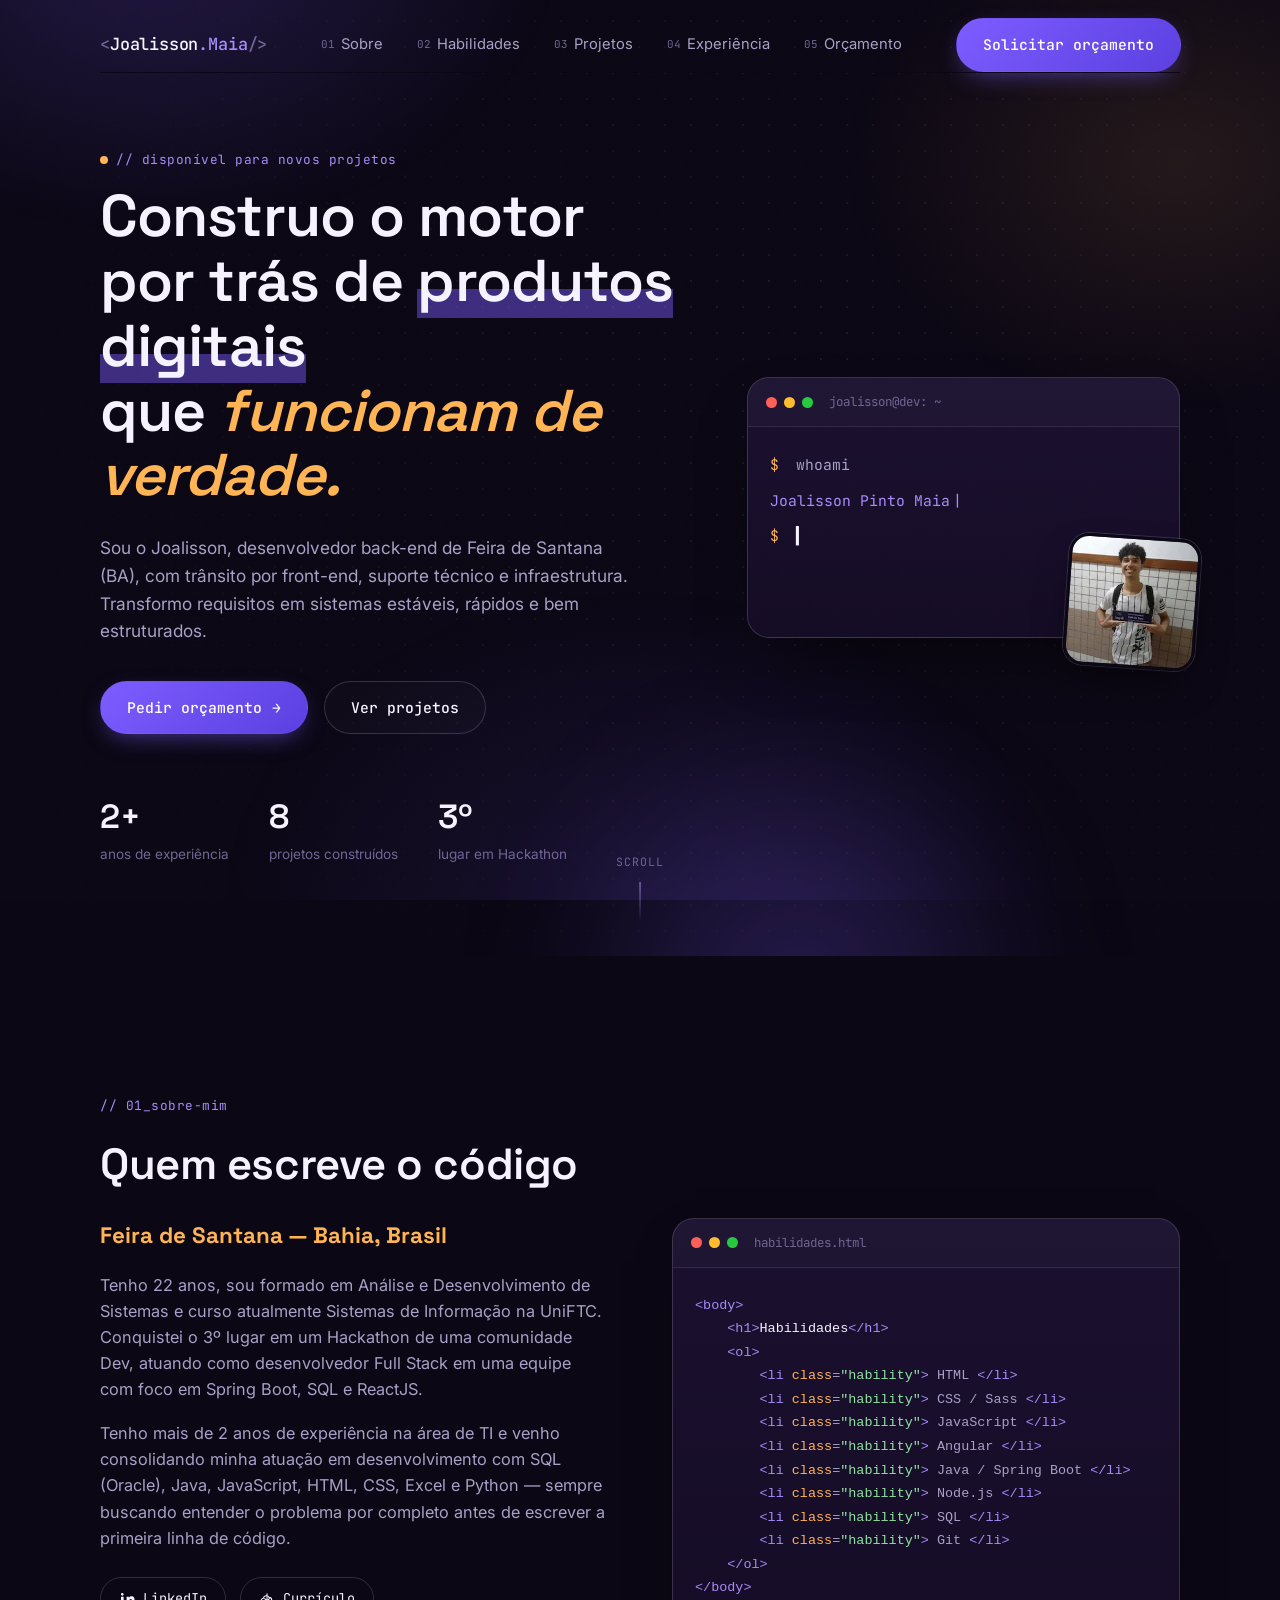
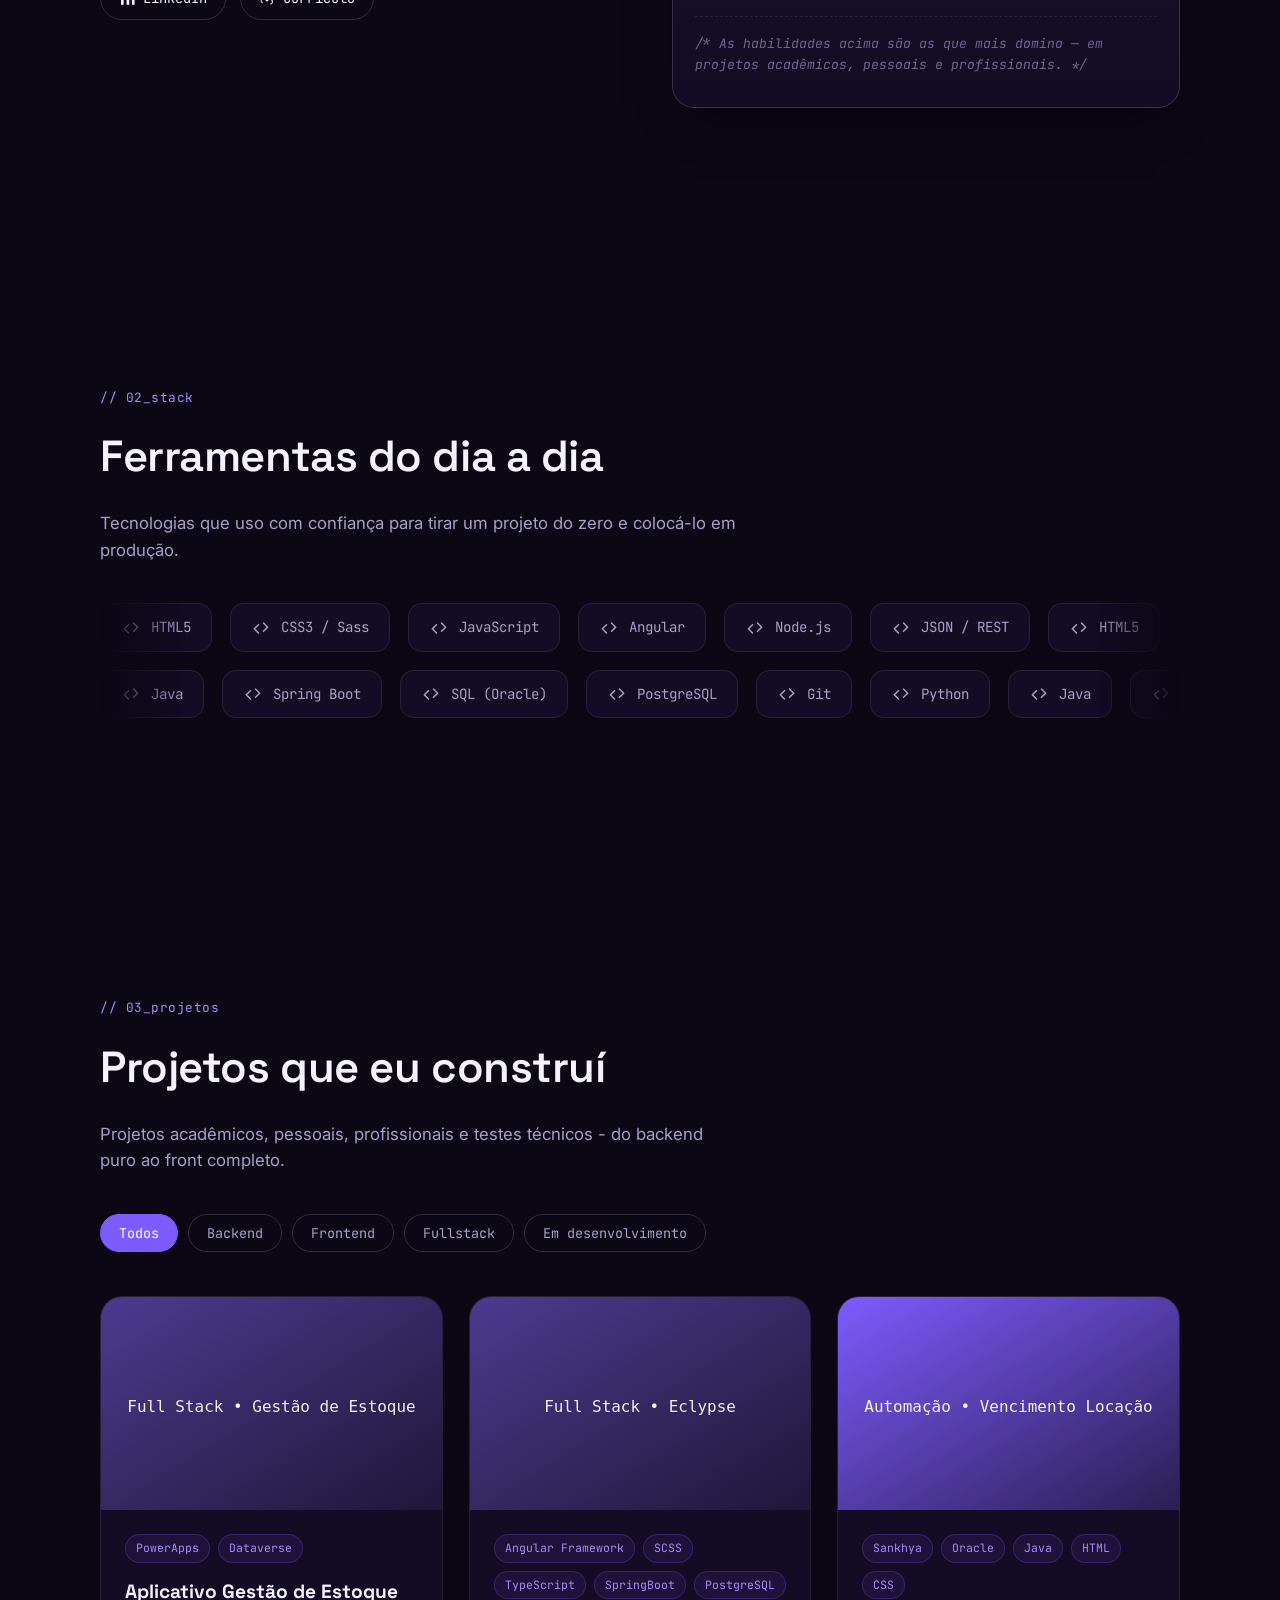
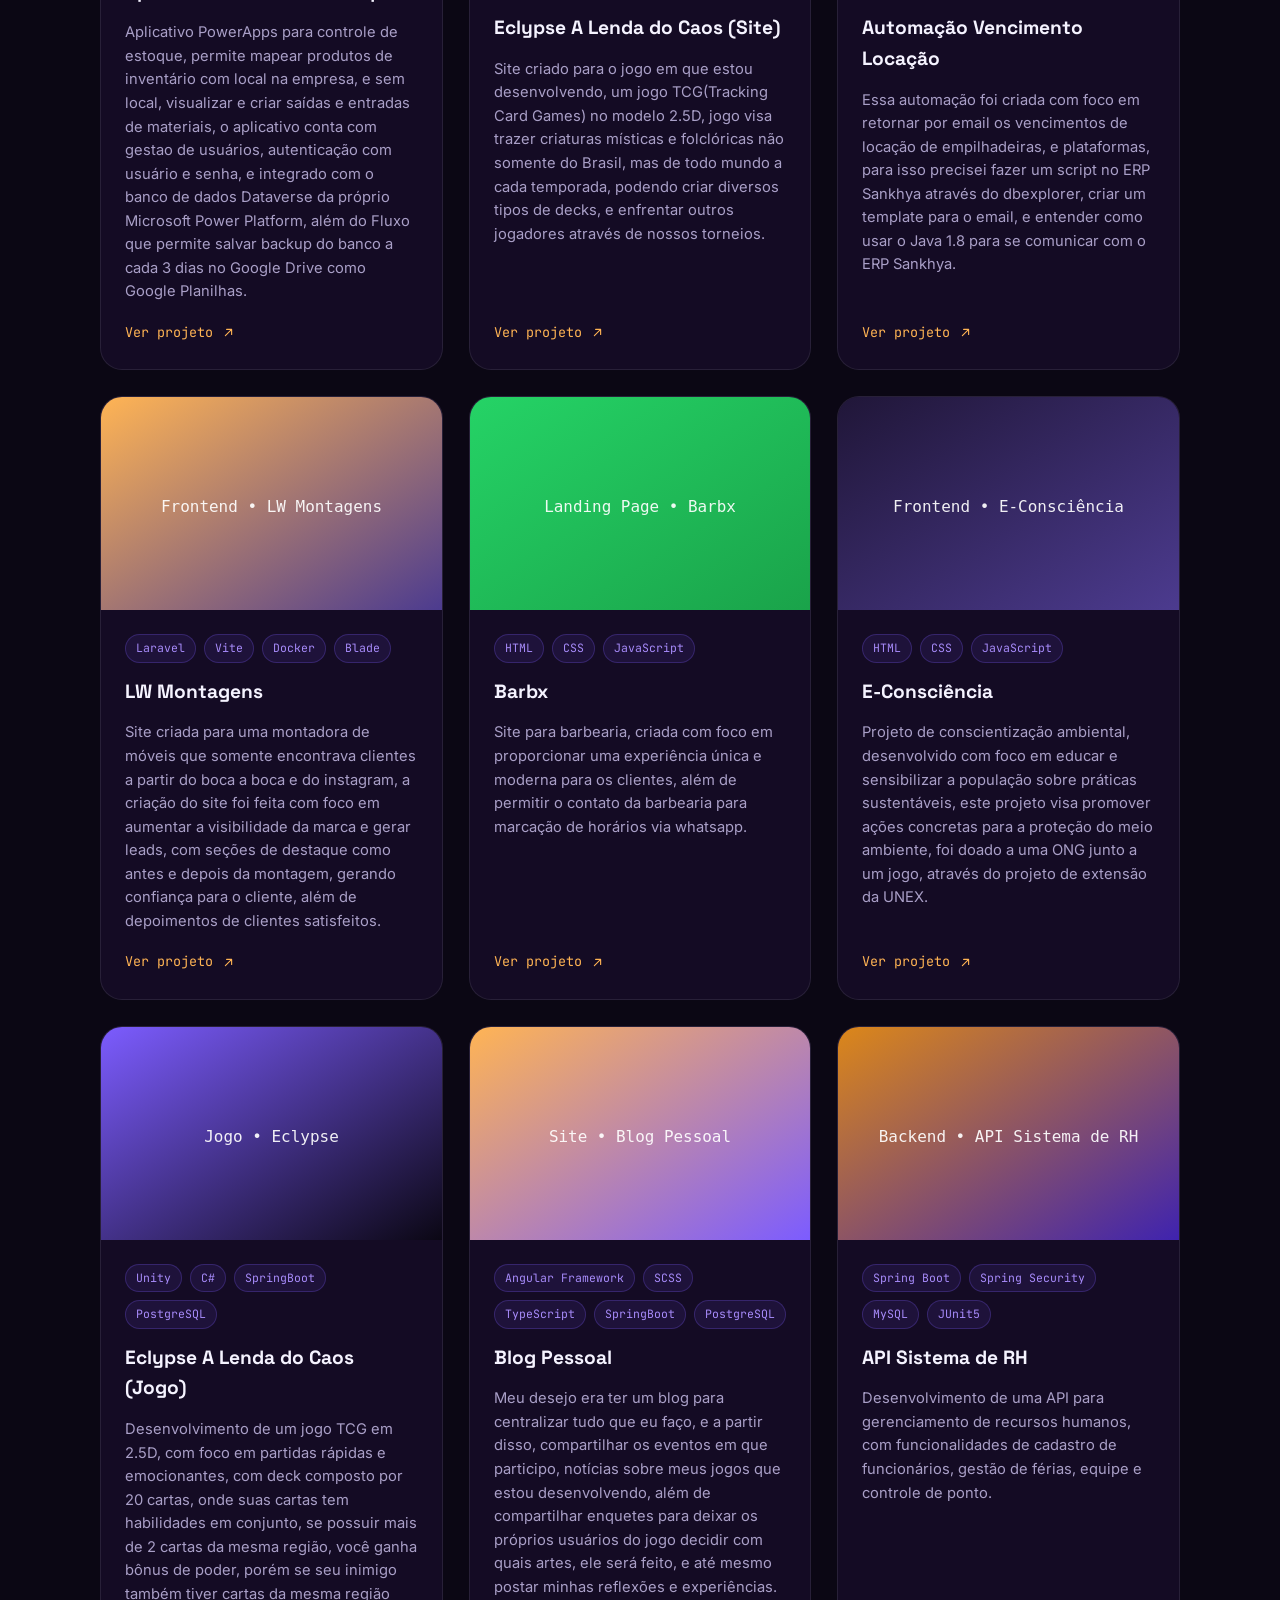
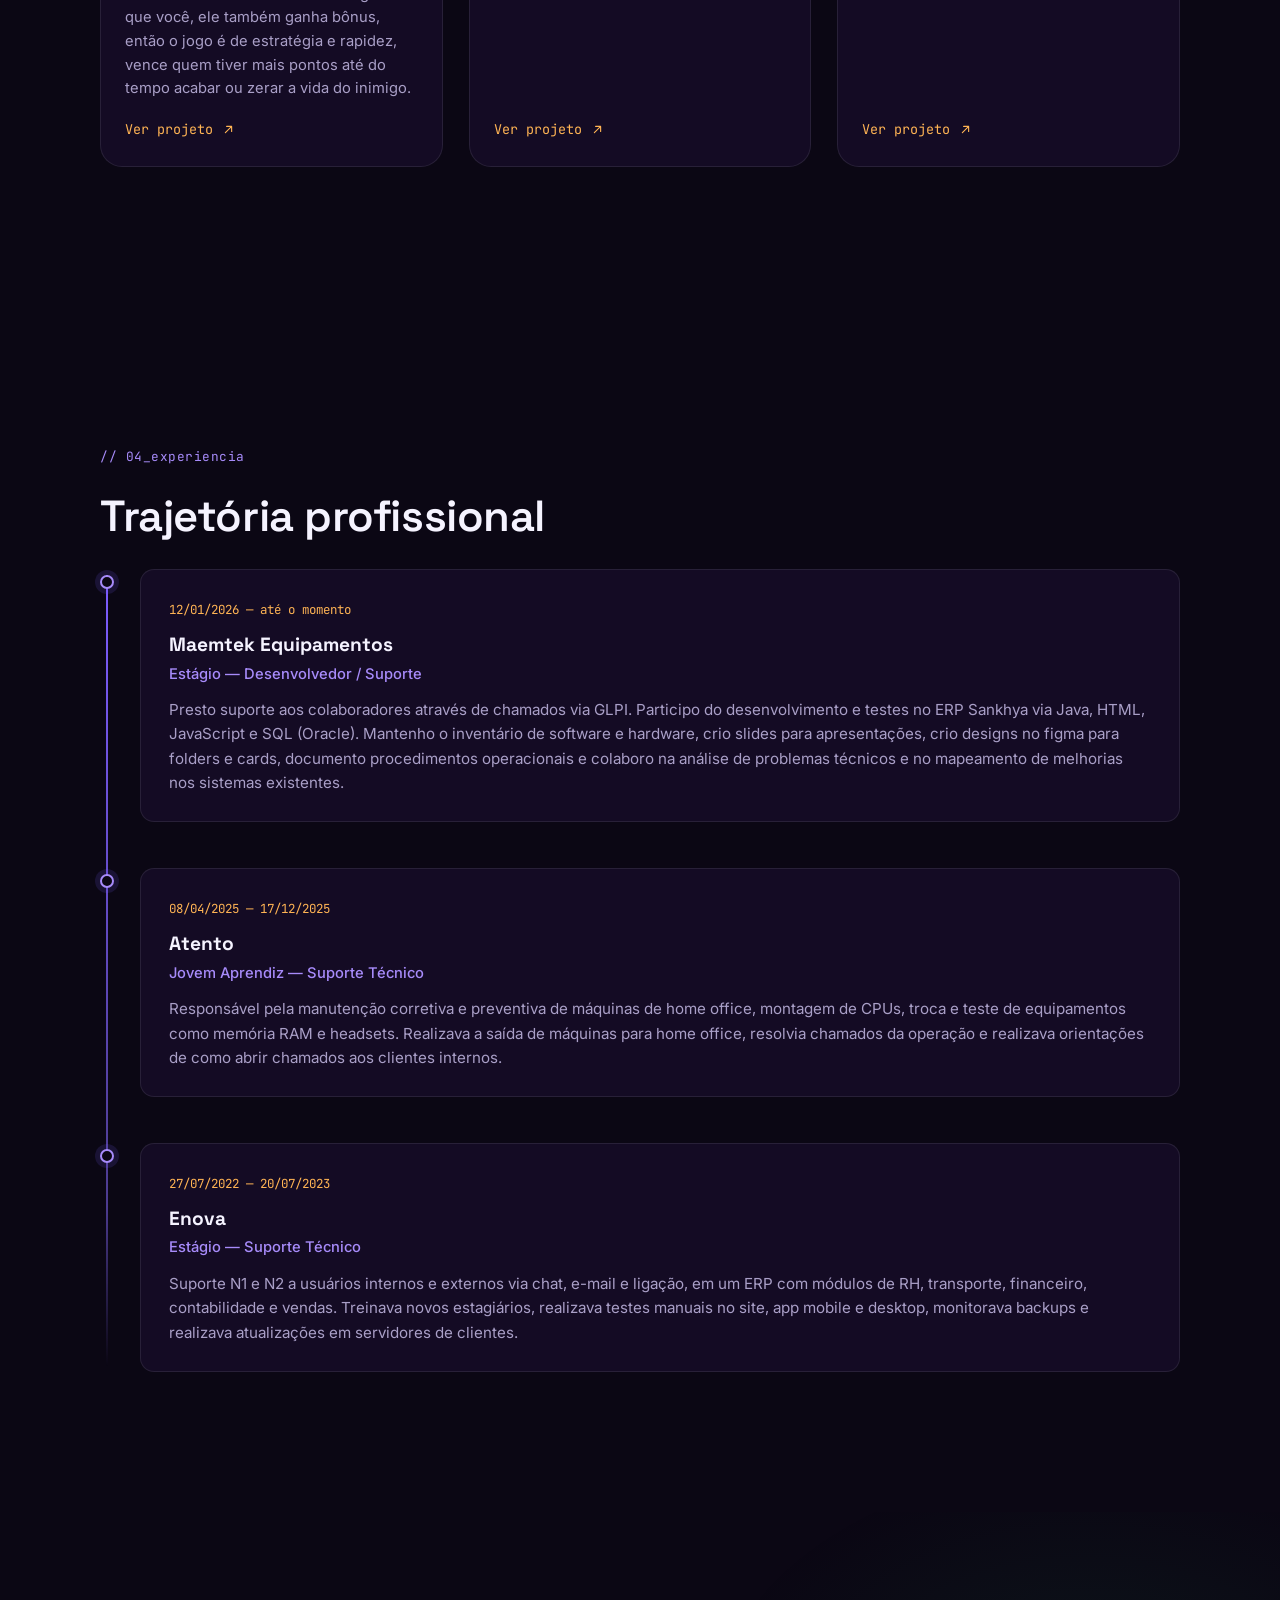
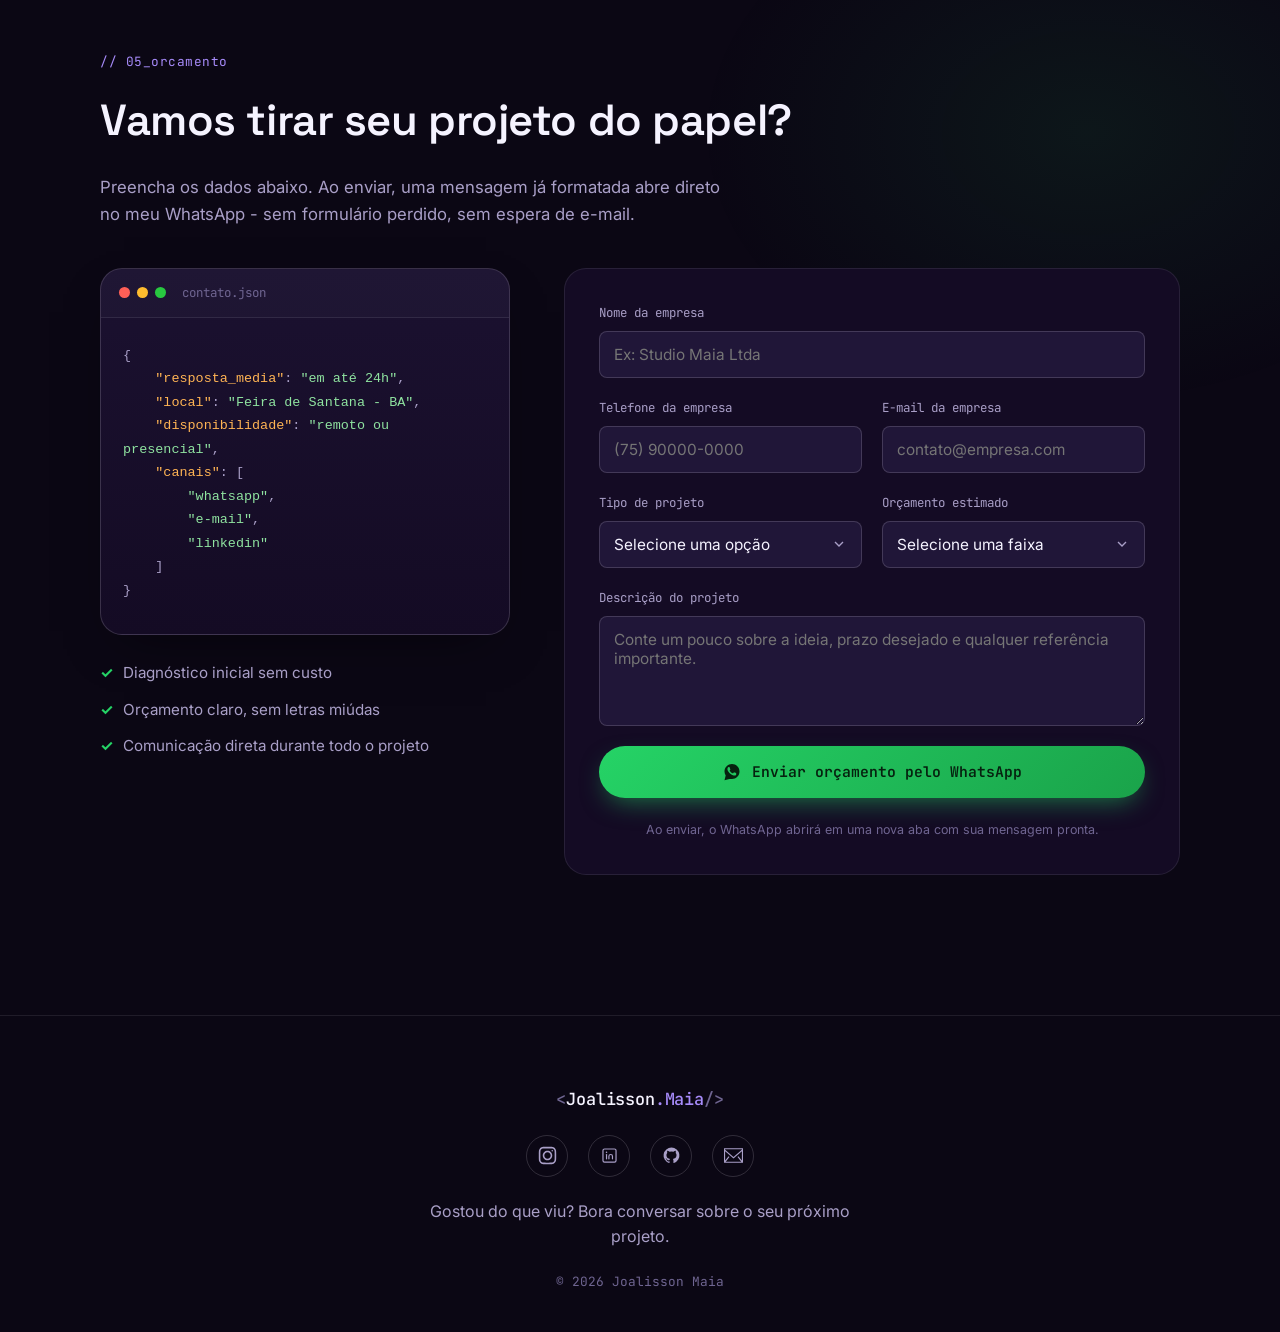
==== commit a8ca3e45: "style: realizado ajustes na responsividade" ====
--- a/index.html
+++ b/index.html
@@ -182,18 +182,18 @@
                             </div>
                             <div class="terminal-body code-body">
                                 <pre><span class="tk-tag">&lt;body&gt;</span>
-                                <span class="tk-tag">&lt;h1&gt;</span><span class="tk-text">Habilidades</span><span class="tk-tag">&lt;/h1&gt;</span>
-                                <span class="tk-tag">&lt;ol&gt;</span>
-                                    <span class="tk-tag">&lt;li</span> <span class="tk-attr">class</span>=<span class="tk-str">"hability"</span><span class="tk-tag">&gt;</span> HTML <span class="tk-tag">&lt;/li&gt;</span>
-                                    <span class="tk-tag">&lt;li</span> <span class="tk-attr">class</span>=<span class="tk-str">"hability"</span><span class="tk-tag">&gt;</span> CSS / Sass <span class="tk-tag">&lt;/li&gt;</span>
-                                    <span class="tk-tag">&lt;li</span> <span class="tk-attr">class</span>=<span class="tk-str">"hability"</span><span class="tk-tag">&gt;</span> JavaScript <span class="tk-tag">&lt;/li&gt;</span>
-                                    <span class="tk-tag">&lt;li</span> <span class="tk-attr">class</span>=<span class="tk-str">"hability"</span><span class="tk-tag">&gt;</span> Angular <span class="tk-tag">&lt;/li&gt;</span>
-                                    <span class="tk-tag">&lt;li</span> <span class="tk-attr">class</span>=<span class="tk-str">"hability"</span><span class="tk-tag">&gt;</span> Java / Spring Boot <span class="tk-tag">&lt;/li&gt;</span>
-                                    <span class="tk-tag">&lt;li</span> <span class="tk-attr">class</span>=<span class="tk-str">"hability"</span><span class="tk-tag">&gt;</span> Node.js <span class="tk-tag">&lt;/li&gt;</span>
-                                    <span class="tk-tag">&lt;li</span> <span class="tk-attr">class</span>=<span class="tk-str">"hability"</span><span class="tk-tag">&gt;</span> SQL <span class="tk-tag">&lt;/li&gt;</span>
-                                    <span class="tk-tag">&lt;li</span> <span class="tk-attr">class</span>=<span class="tk-str">"hability"</span><span class="tk-tag">&gt;</span> Git <span class="tk-tag">&lt;/li&gt;</span>
-                                <span class="tk-tag">&lt;/ol&gt;</span>
-                                <span class="tk-tag">&lt;/body&gt;</span></pre>
+    <span class="tk-tag">&lt;h1&gt;</span><span class="tk-text">Habilidades</span><span class="tk-tag">&lt;/h1&gt;</span>
+    <span class="tk-tag">&lt;ol&gt;</span>
+        <span class="tk-tag">&lt;li</span> <span class="tk-attr">class</span>=<span class="tk-str">"hability"</span><span class="tk-tag">&gt;</span> HTML <span class="tk-tag">&lt;/li&gt;</span>
+        <span class="tk-tag">&lt;li</span> <span class="tk-attr">class</span>=<span class="tk-str">"hability"</span><span class="tk-tag">&gt;</span> CSS / Sass <span class="tk-tag">&lt;/li&gt;</span>
+        <span class="tk-tag">&lt;li</span> <span class="tk-attr">class</span>=<span class="tk-str">"hability"</span><span class="tk-tag">&gt;</span> JavaScript <span class="tk-tag">&lt;/li&gt;</span>
+        <span class="tk-tag">&lt;li</span> <span class="tk-attr">class</span>=<span class="tk-str">"hability"</span><span class="tk-tag">&gt;</span> Angular <span class="tk-tag">&lt;/li&gt;</span>
+        <span class="tk-tag">&lt;li</span> <span class="tk-attr">class</span>=<span class="tk-str">"hability"</span><span class="tk-tag">&gt;</span> Java / Spring Boot <span class="tk-tag">&lt;/li&gt;</span>
+        <span class="tk-tag">&lt;li</span> <span class="tk-attr">class</span>=<span class="tk-str">"hability"</span><span class="tk-tag">&gt;</span> Node.js <span class="tk-tag">&lt;/li&gt;</span>
+        <span class="tk-tag">&lt;li</span> <span class="tk-attr">class</span>=<span class="tk-str">"hability"</span><span class="tk-tag">&gt;</span> SQL <span class="tk-tag">&lt;/li&gt;</span>
+        <span class="tk-tag">&lt;li</span> <span class="tk-attr">class</span>=<span class="tk-str">"hability"</span><span class="tk-tag">&gt;</span> Git <span class="tk-tag">&lt;/li&gt;</span>
+    <span class="tk-tag">&lt;/ol&gt;</span>
+<span class="tk-tag">&lt;/body&gt;</span></pre>
                                 <div class="code-comment">
                                     <p>/* As habilidades acima são as que mais domino — em projetos acadêmicos, pessoais e profissionais. */</p>
                                 </div>
@@ -311,12 +311,16 @@
                                 <span class="terminal-title">contato.json</span>
                             </div>
                             <div class="terminal-body code-body">
-                                <pre>{
-                                <span class="tk-attr">"resposta_media"</span>: <span class="tk-str">"em até 24h"</span>,
-                                <span class="tk-attr">"local"</span>: <span class="tk-str">"Feira de Santana - BA"</span>,
-                                <span class="tk-attr">"disponibilidade"</span>: <span class="tk-str">"remoto ou presencial"</span>,
-                                <span class="tk-attr">"canais"</span>: [<span class="tk-str">"whatsapp"</span>, <span class="tk-str">"e-mail"</span>, <span class="tk-str">"linkedin"</span>]
-                                }</pre>
+                               <pre>{
+    <span class="tk-attr">"resposta_media"</span>: <span class="tk-str">"em até 24h"</span>,
+    <span class="tk-attr">"local"</span>: <span class="tk-str">"Feira de Santana - BA"</span>,
+    <span class="tk-attr">"disponibilidade"</span>: <span class="tk-str">"remoto ou presencial"</span>,
+    <span class="tk-attr">"canais"</span>: [
+        <span class="tk-str">"whatsapp"</span>,
+        <span class="tk-str">"e-mail"</span>,
+        <span class="tk-str">"linkedin"</span>
+    ]
+}</pre>
                             </div>
                         </div>
 
--- a/css/style.css
+++ b/css/style.css
@@ -298,6 +298,29 @@
     box-shadow: 0 10px 26px -8px rgba(37,211,102,.55);
 }
 
+@media (width < 490px){ 
+    .btn-whatsapp{ 
+        padding: 14px 20px;
+        font-size: .80rem; 
+    } 
+
+    .btn-whatsapp svg{ 
+        display: none; 
+    }
+}
+
+@media (width < 370px){ 
+    .btn-whatsapp{ 
+        font-size: .70rem; 
+    } 
+}
+
+@media (width < 325px){ 
+    .btn-whatsapp{ 
+        font-size: .60rem; 
+    } 
+}
+
 .btn-whatsapp:hover{ 
     transform: translateY(-2px); 
     box-shadow: 0 16px 32px -8px rgba(37,211,102,.7); 
@@ -313,7 +336,7 @@
     margin-right: 26px; 
 }
 
-@media (width < 970px){
+@media (width < 1230px){
     .btn-header{ 
         display: none; 
     } 
@@ -340,6 +363,7 @@
 .header-inner{ 
     display: flex; 
     align-items: center; 
+    justify-content: space-between;
     gap: 40px; 
 }
 
@@ -393,7 +417,7 @@
     color: var(--violet-soft); 
 }
 
-@media (width < 970px){ 
+@media (width < 1230px){ 
     .main-nav{ 
         display: none; 
     } 
@@ -430,7 +454,7 @@
     transform: translateY(-7px) rotate(-45deg); 
 }
 
-@media (width < 970px){ 
+@media (width < 1230px){ 
     .menu-toggle{ 
         display: flex; 
     } 
@@ -1003,6 +1027,27 @@
     gap: 26px;
 }
 
+@media (max-width: 360px) {
+    .projects-grid{
+        grid-template-columns: repeat(auto-fill, minmax(280px, 1fr));
+        gap: 20px;
+    }
+}
+
+@media (max-width: 320px) {
+    .projects-grid{
+        grid-template-columns: repeat(auto-fill, minmax(250px, 1fr));
+        gap: 15px;
+    }
+}
+
+@media (max-width: 320px) {
+    .projects-grid{
+        grid-template-columns: repeat(auto-fill, minmax(220px, 1fr));
+        gap: 10px;
+    }
+}
+
 .project-card{
     background: var(--bg-panel);
     border: 1px solid var(--border);
@@ -1191,6 +1236,18 @@
     } 
 }
 
+@media (width < 475px) {
+    .budget-grid{ 
+        grid-template-columns: repeat(auto-fill, minmax(280px, 1fr)); 
+    }
+}
+
+@media (width < 320px) {
+    .budget-grid{ 
+        grid-template-columns: repeat(auto-fill, minmax(220px, 1fr)); 
+    }
+}
+
 .budget-points{ 
     list-style: none; 
     margin: 26px 0 0; 
@@ -1218,7 +1275,20 @@
   border: 1px solid var(--border);
   border-radius: var(--radius-lg);
   padding: 34px;
-  display: flex; flex-direction: column; gap: 20px;
+  display: flex; flex-direction: column; 
+  gap: 20px;
+}
+
+@media (width < 400px){
+    .budget-form{ 
+        padding: 26px; 
+    } 
+}
+
+@media (width < 300px){
+    .budget-form{ 
+        padding: 20px; 
+    } 
 }
 
 .form-row{ 
@@ -1258,6 +1328,33 @@
   border-radius: var(--radius-sm);
   padding: 13px 14px;
   transition: border-color .25s ease, box-shadow .25s ease;
+  box-sizing: border-box; 
+  width: 100%;
+}
+
+@media (width < 490px){ 
+    .budget-form input, 
+    .budget-form select, 
+    .budget-form textarea{ 
+        font-size: .80rem; 
+    } 
+}
+
+@media (width < 400px){
+    .budget-form input, 
+    .budget-form select, 
+    .budget-form textarea{ 
+        max-width: 320px;
+         
+    } 
+}
+
+@media (width < 370px){ 
+    .budget-form input, 
+    .budget-form select, 
+    .budget-form textarea{ 
+        font-size: .70rem; 
+    } 
 }
 
 .budget-form input:focus, 
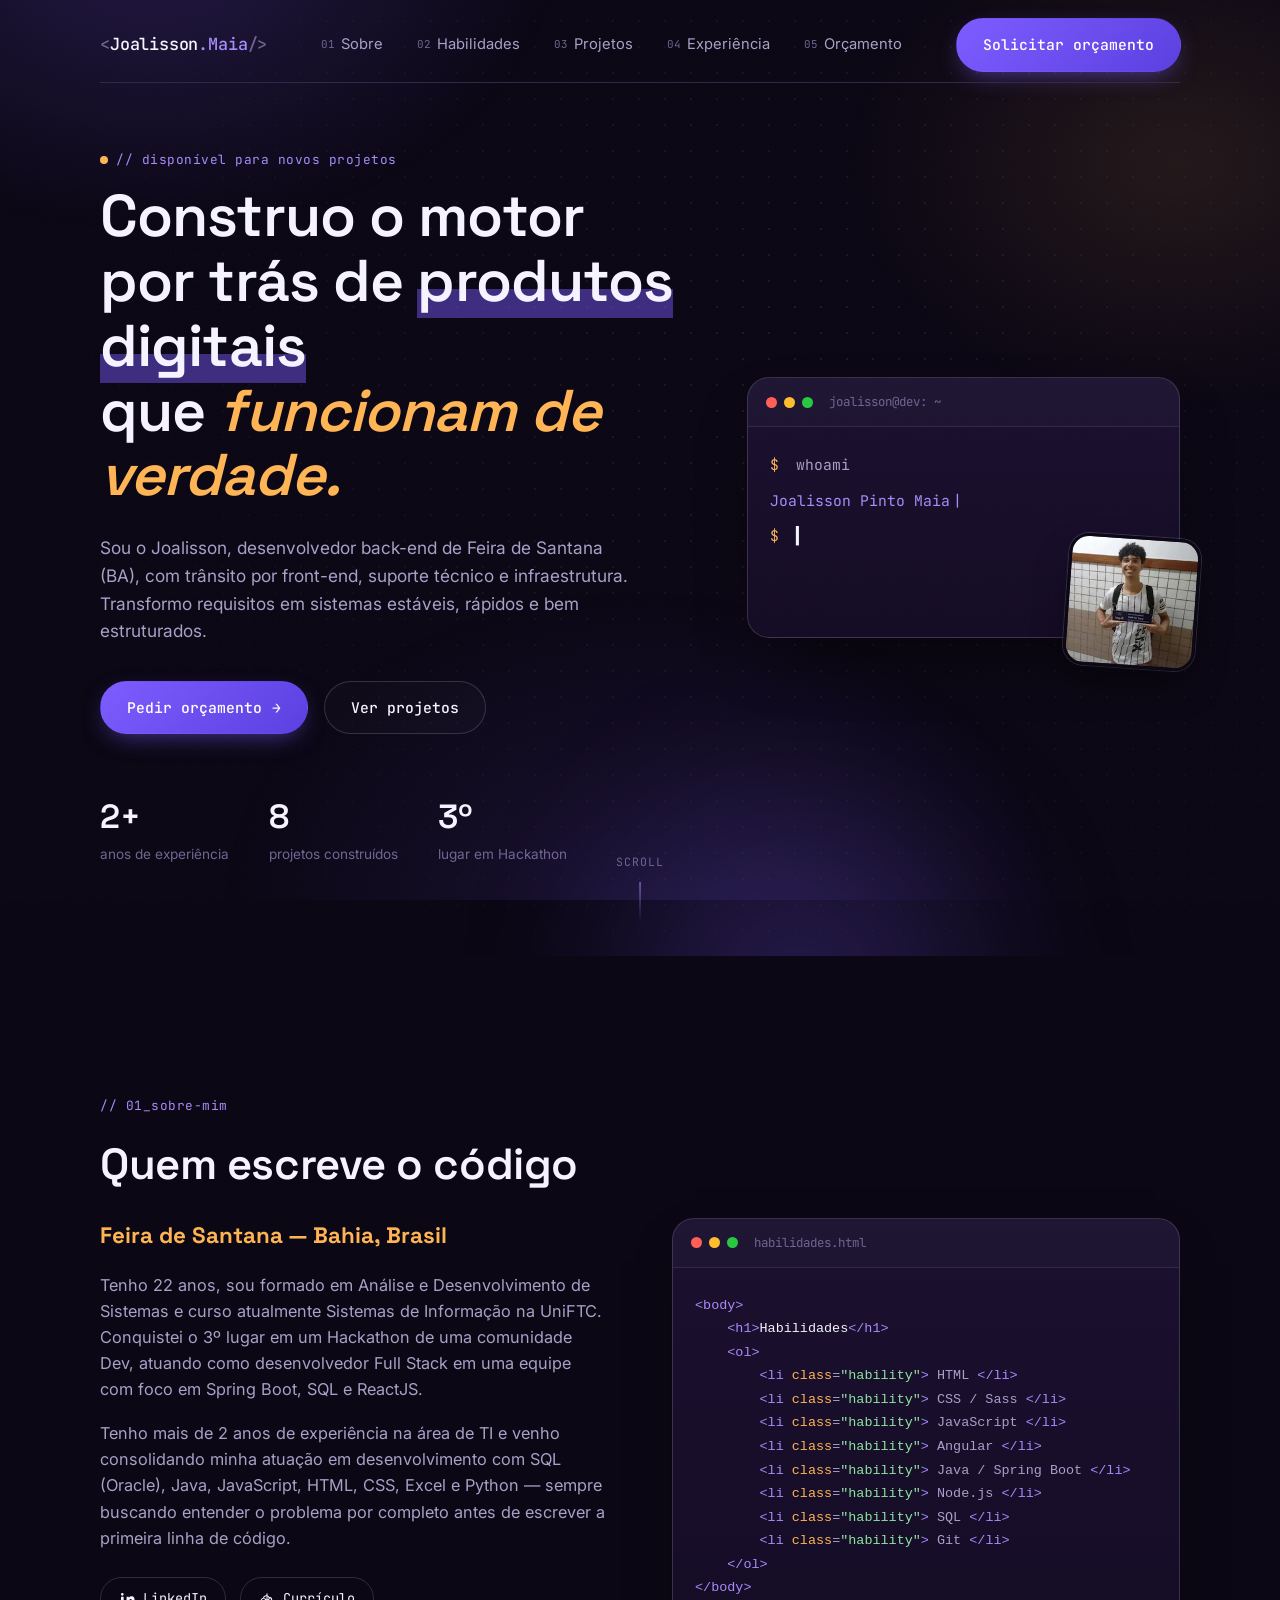
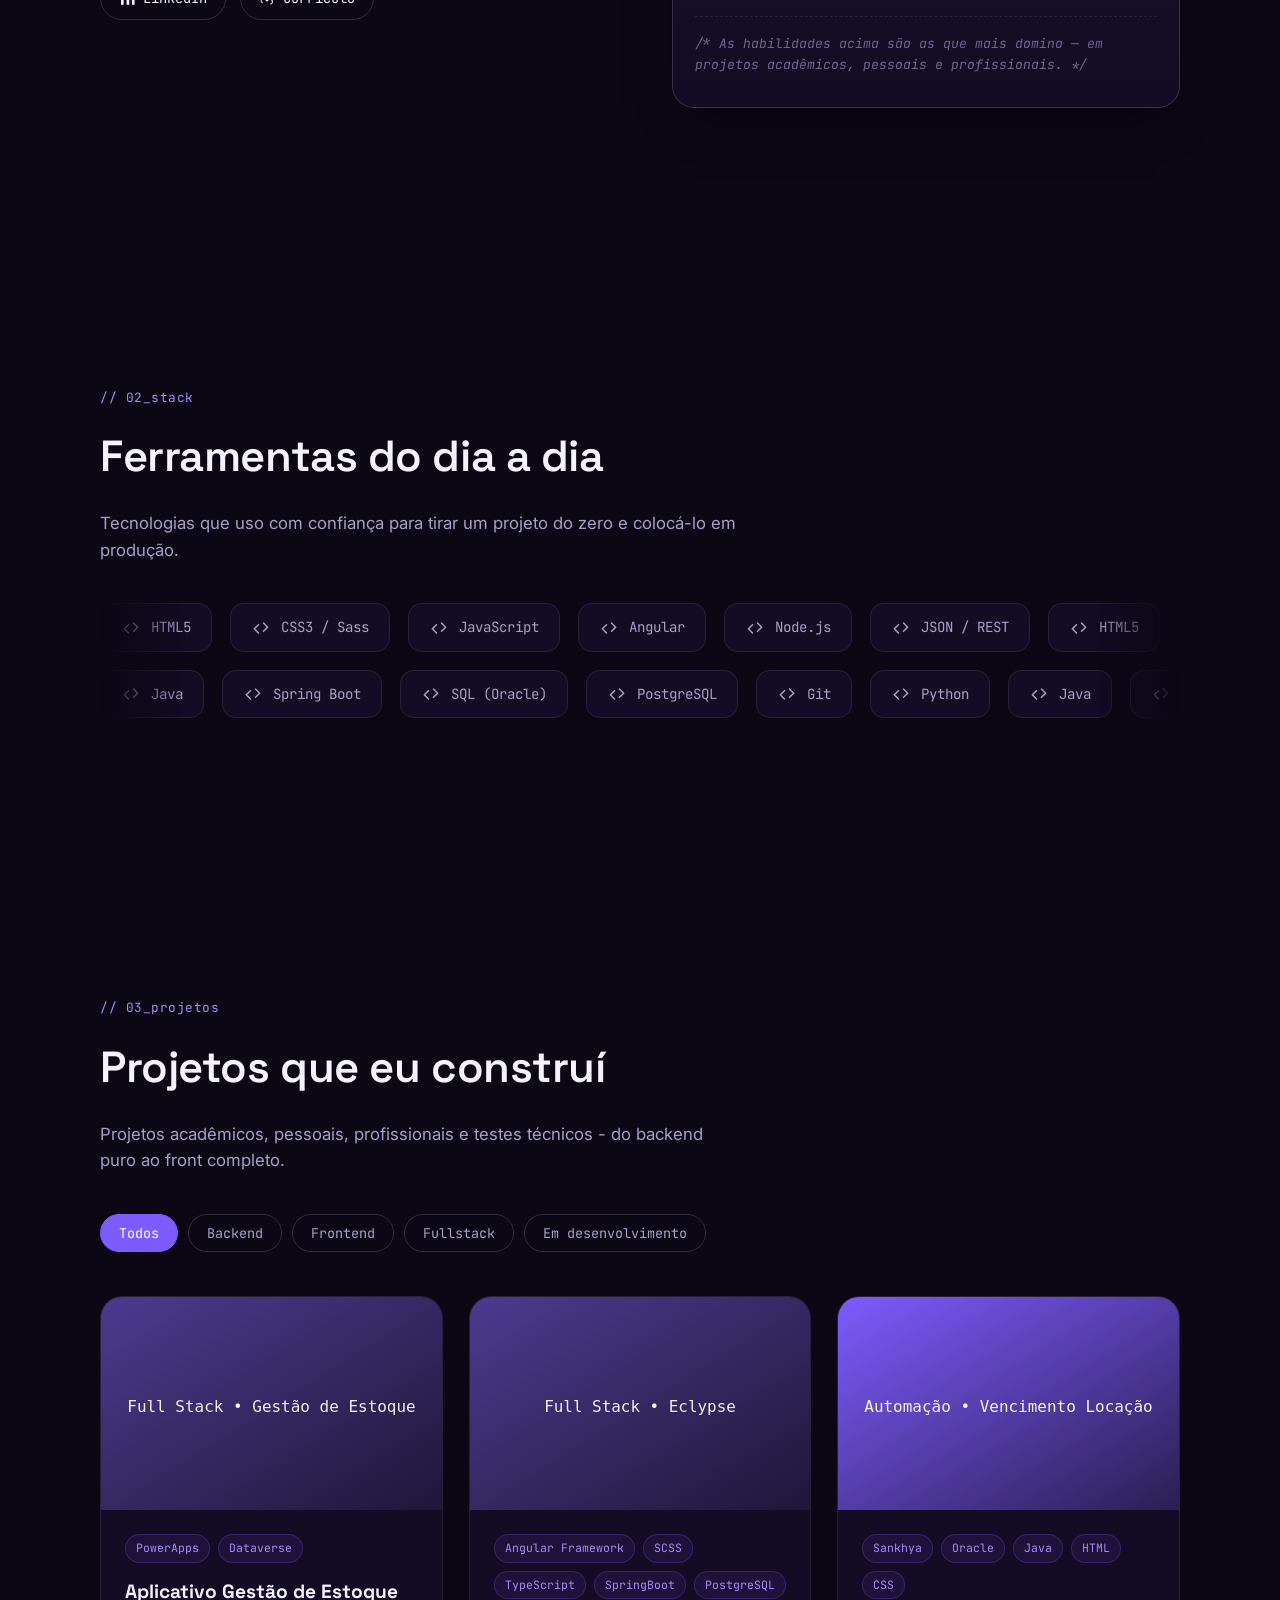
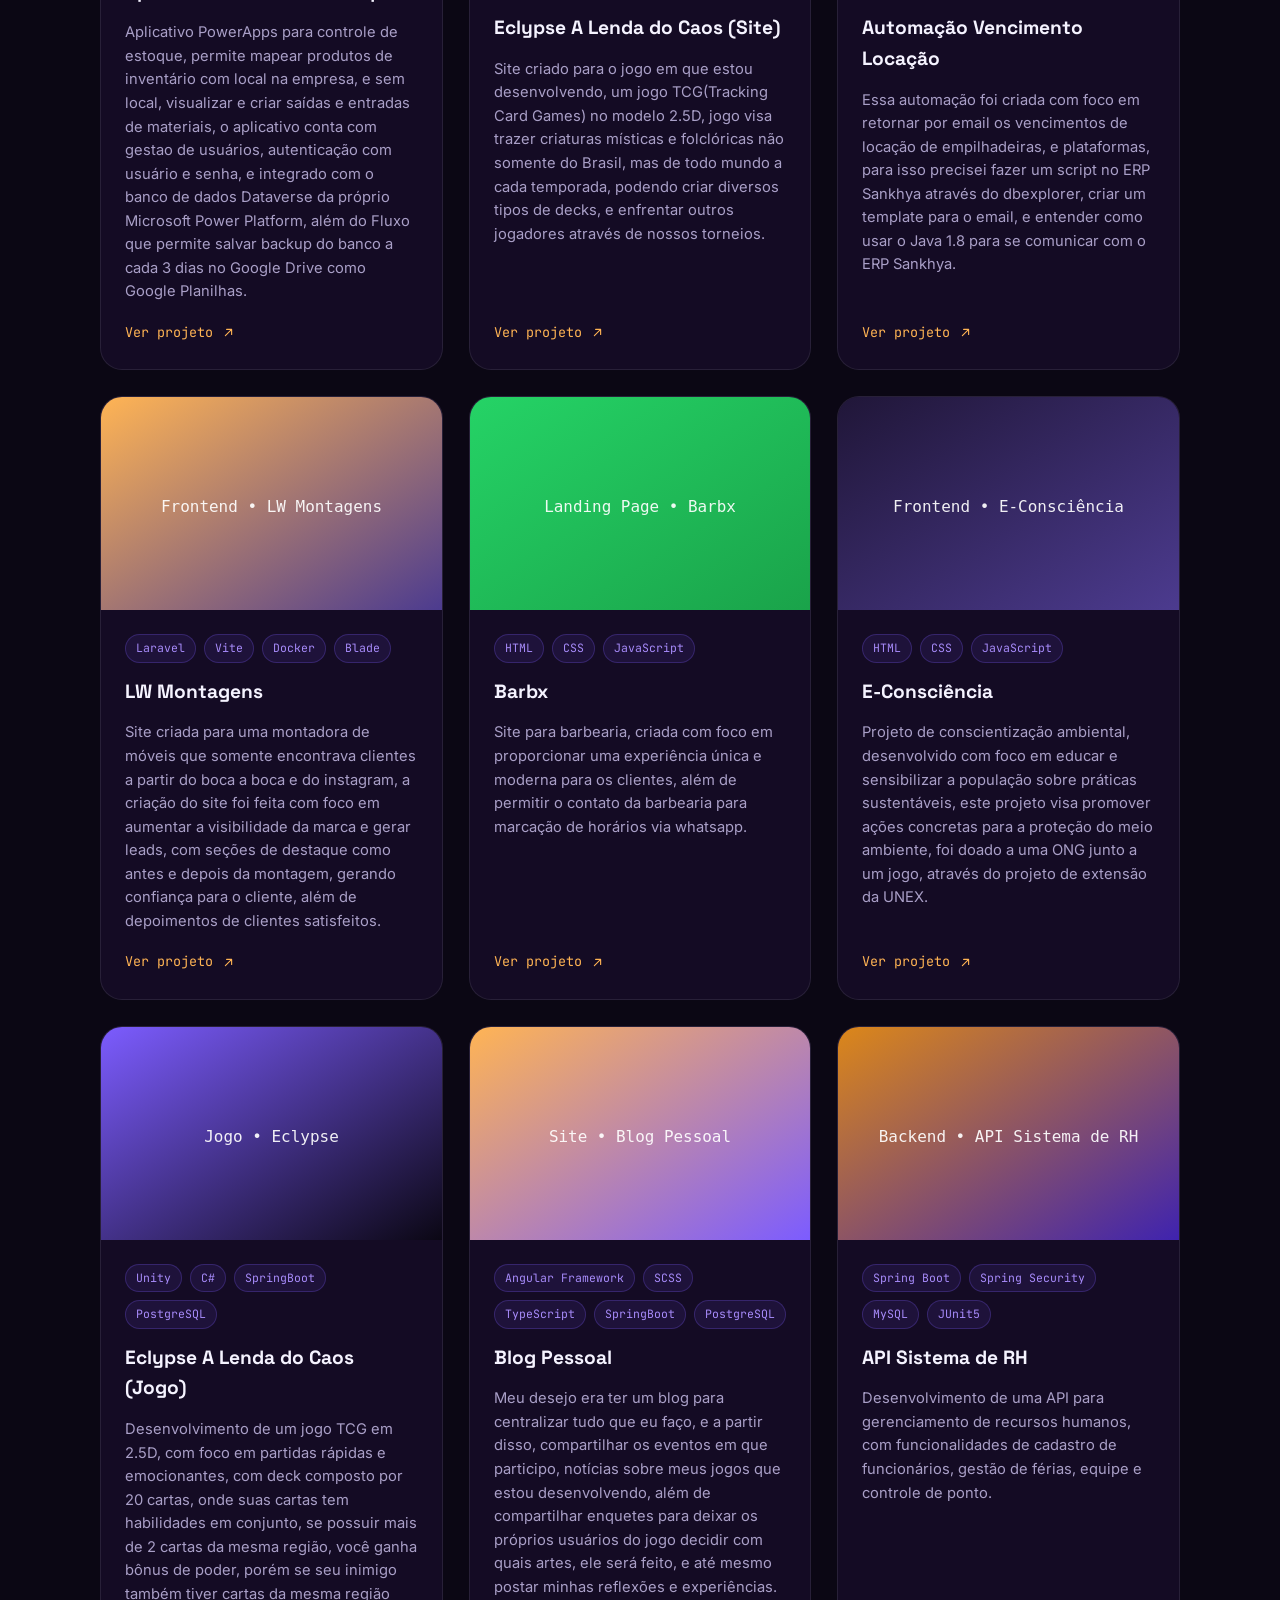
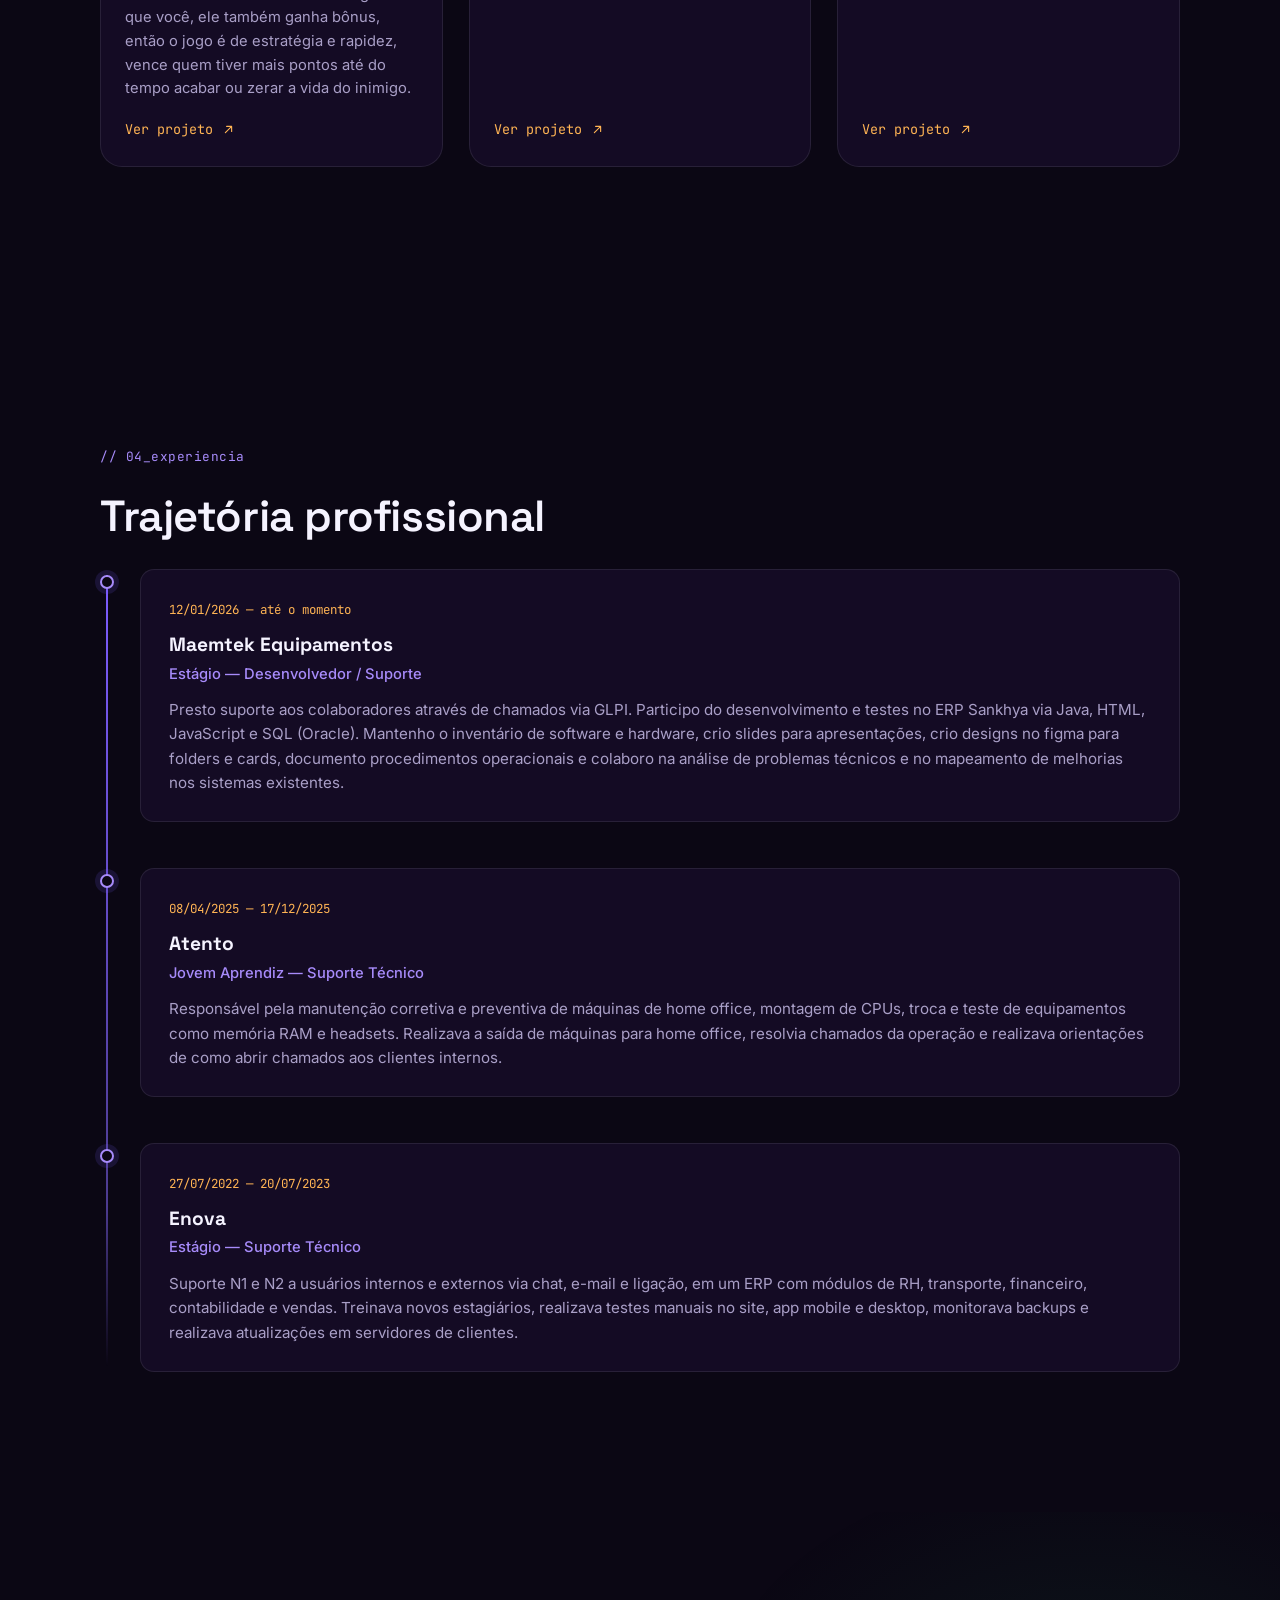
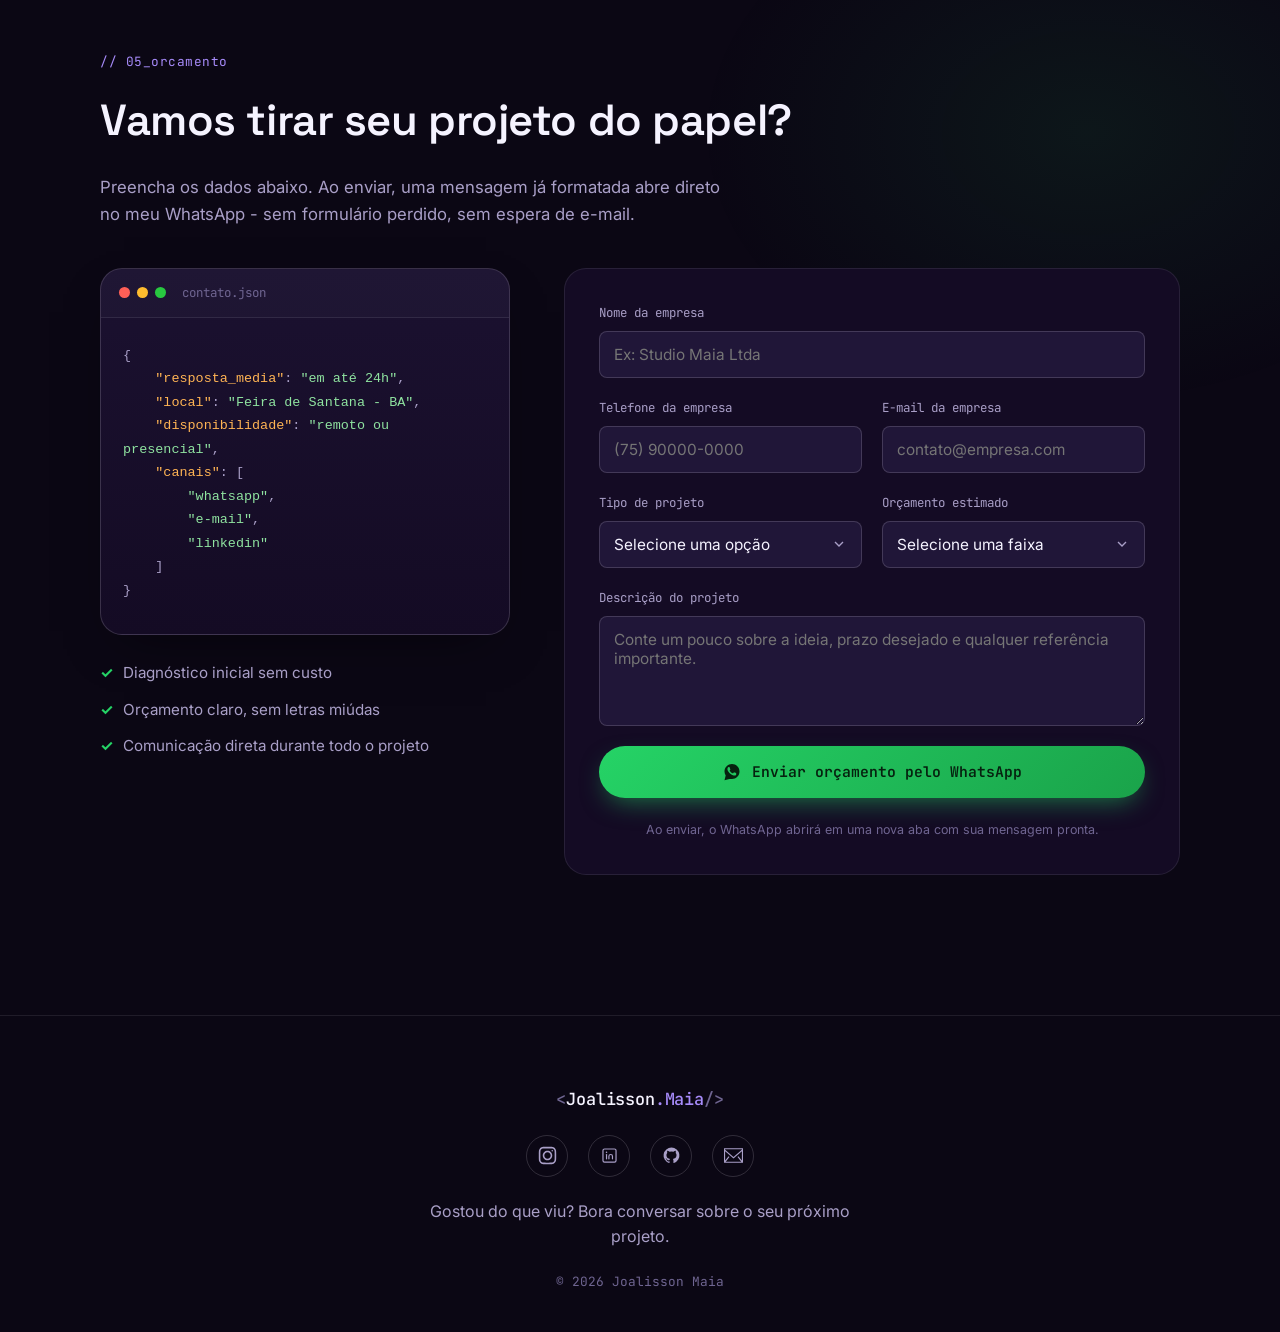
==== commit 326211ee: "chore: added curriculum" ====
--- a/index.html
+++ b/index.html
@@ -163,7 +163,7 @@
                                 <svg viewBox="0 0 24 24" fill="none"><path d="M6.94 5a2 2 0 1 1-4-.002 2 2 0 0 1 4 .002ZM7 8.48H3v12h4v-12ZM10.98 8.48H14.8v1.64h.06c.53-1 1.83-2.06 3.77-2.06 4.03 0 4.77 2.65 4.77 6.1v6.32h-4v-5.6c0-1.34-.02-3.06-1.87-3.06-1.87 0-2.16 1.46-2.16 2.96v5.7h-4v-12Z" fill="currentColor"/></svg>
                                 LinkedIn
                             </a>
-                            <a href="./assets/curriculo-joalisson-maia.pdf" download class="link-pill">
+                            <a href="./assets/curriculo_Joalisson_P._Maia _ Desenvolvedor_Full_Stack.pdf" download class="link-pill">
                                 <svg viewBox="0 0 24 24" fill="none"><path d="M12 4v11m0 0-3.5-3.5M12 15l3.5-3.5M5 17.5A3.5 3.5 0 0 1 6.5 11 4.5 4.5 0 0 1 15 9.6a4 4 0 0 1 4 3.9 3.5 3.5 0 0 1-1.4 6" stroke="currentColor" stroke-width="1.6" stroke-linecap="round" stroke-linejoin="round"/></svg>
                                 Currículo
                             </a>
--- a/css/style.css
+++ b/css/style.css
@@ -461,10 +461,12 @@
 }
 
 .mobile-nav{
+    position: relative;
+    top: 10px;
     max-height: 0; 
     overflow: hidden;
     transition: max-height .45s var(--ease);
-    background: rgba(11,7,20,.96);
+    background: rgb(51, 42, 73, 0.96);
     backdrop-filter: blur(16px);
     border-top: 1px solid transparent;
 }
@@ -825,6 +827,12 @@
     color: var(--muted-dim);
     letter-spacing: .1em; 
     text-transform: uppercase;
+}
+
+@media (width < 1100px) {
+    .scroll-hint{
+        bottom: 0;
+    }
 }
 
 .scroll-line{ 
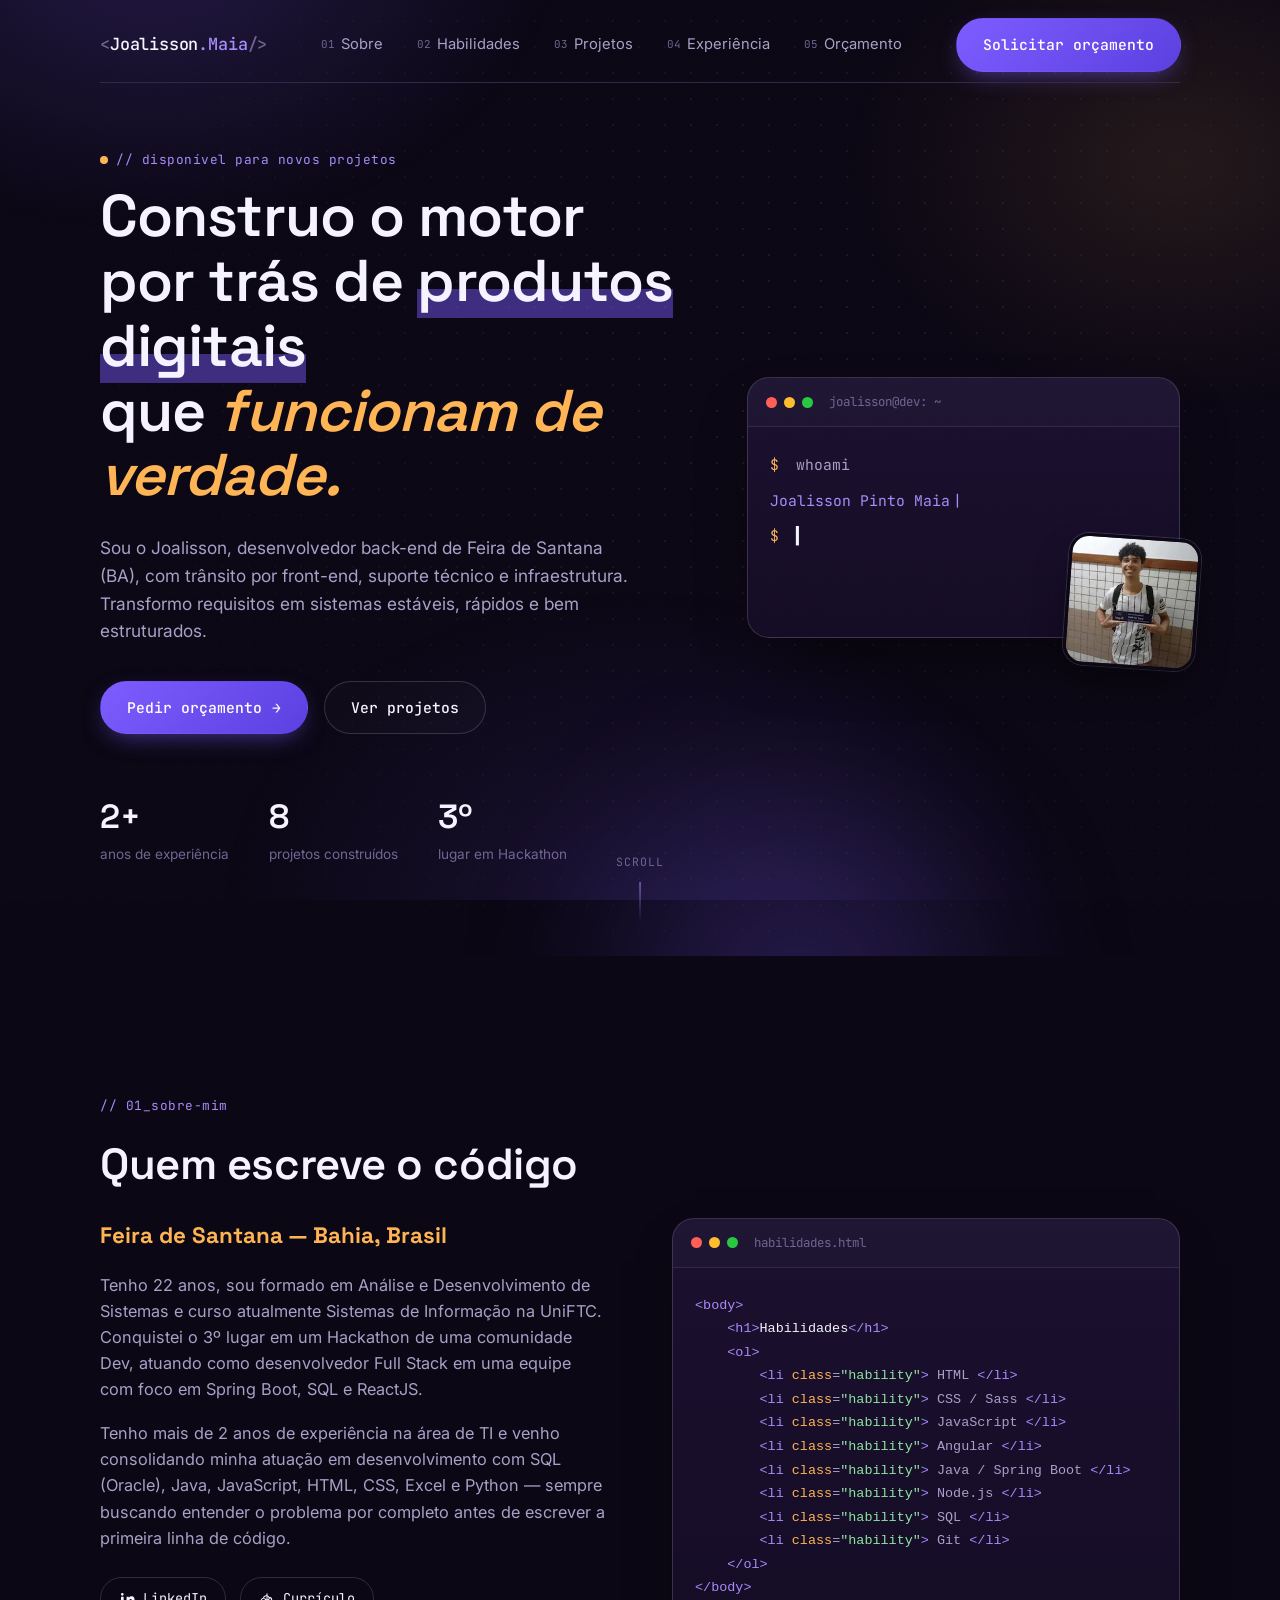
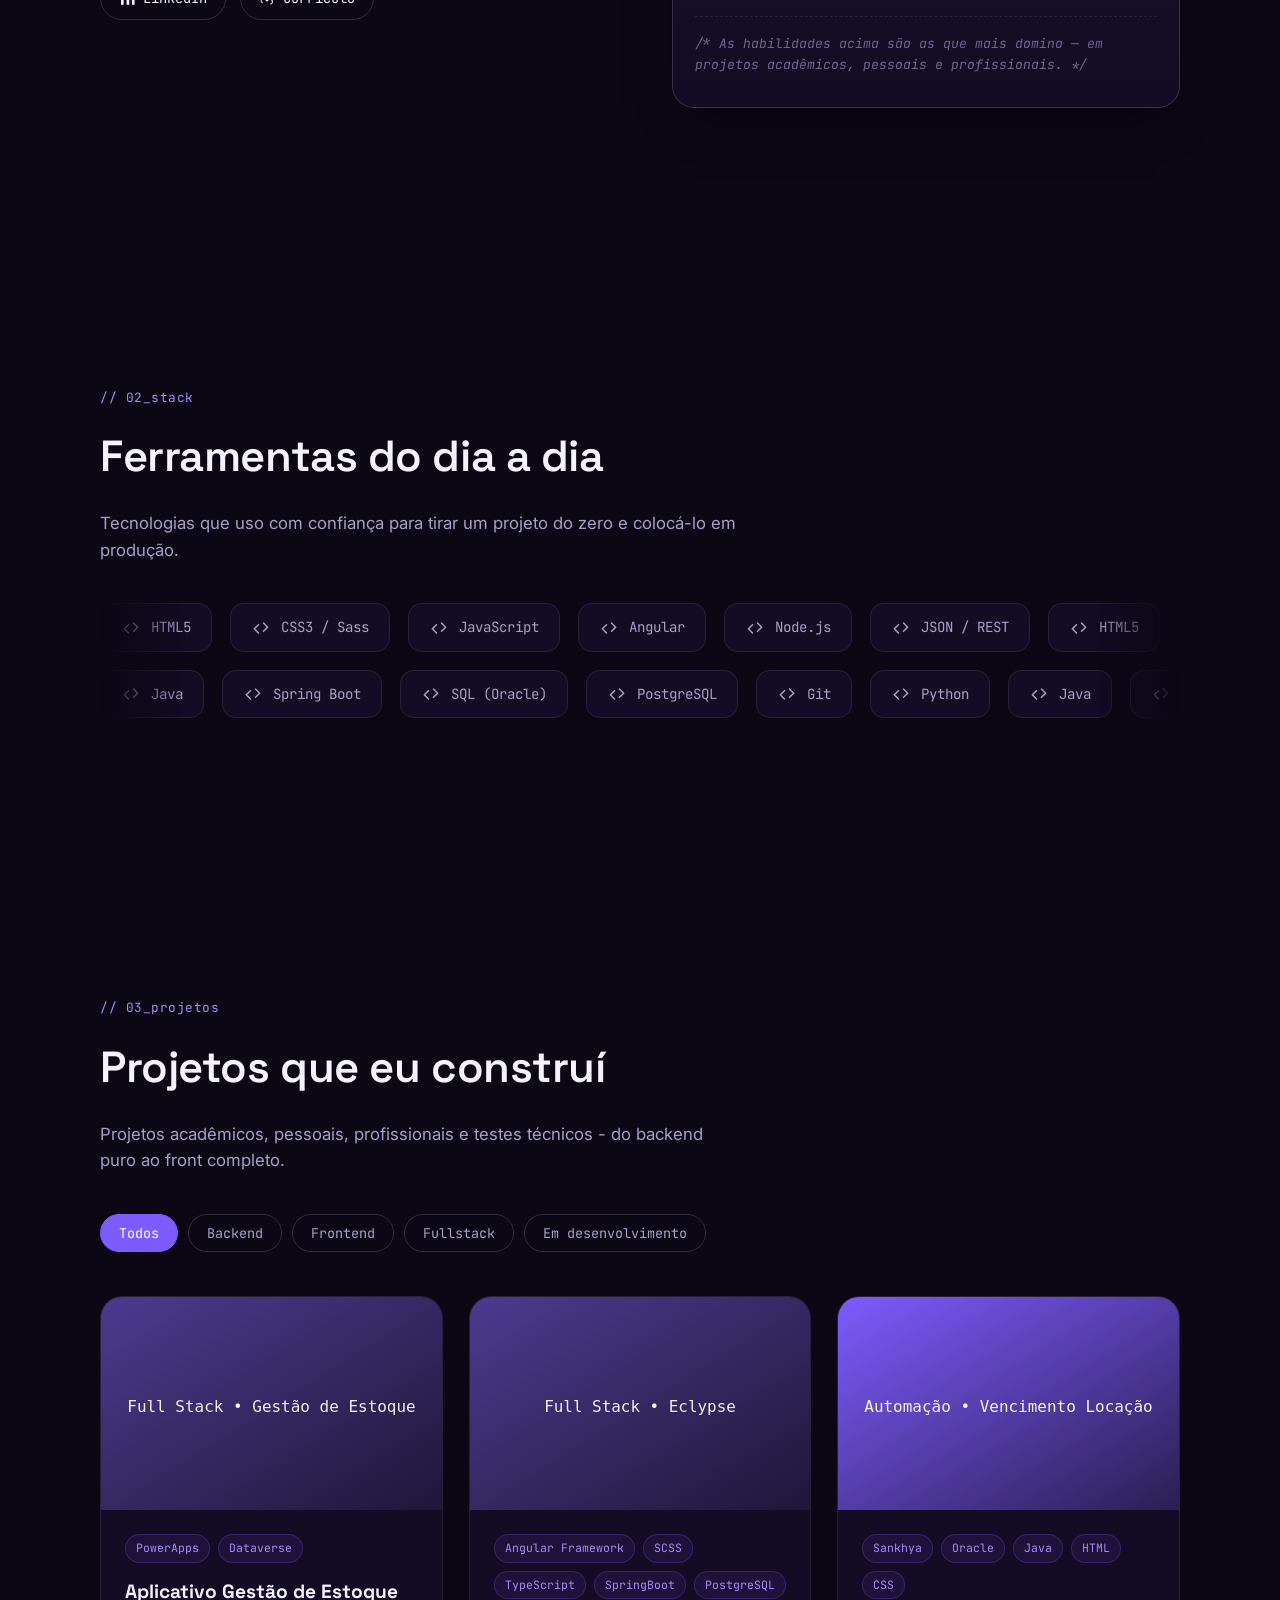
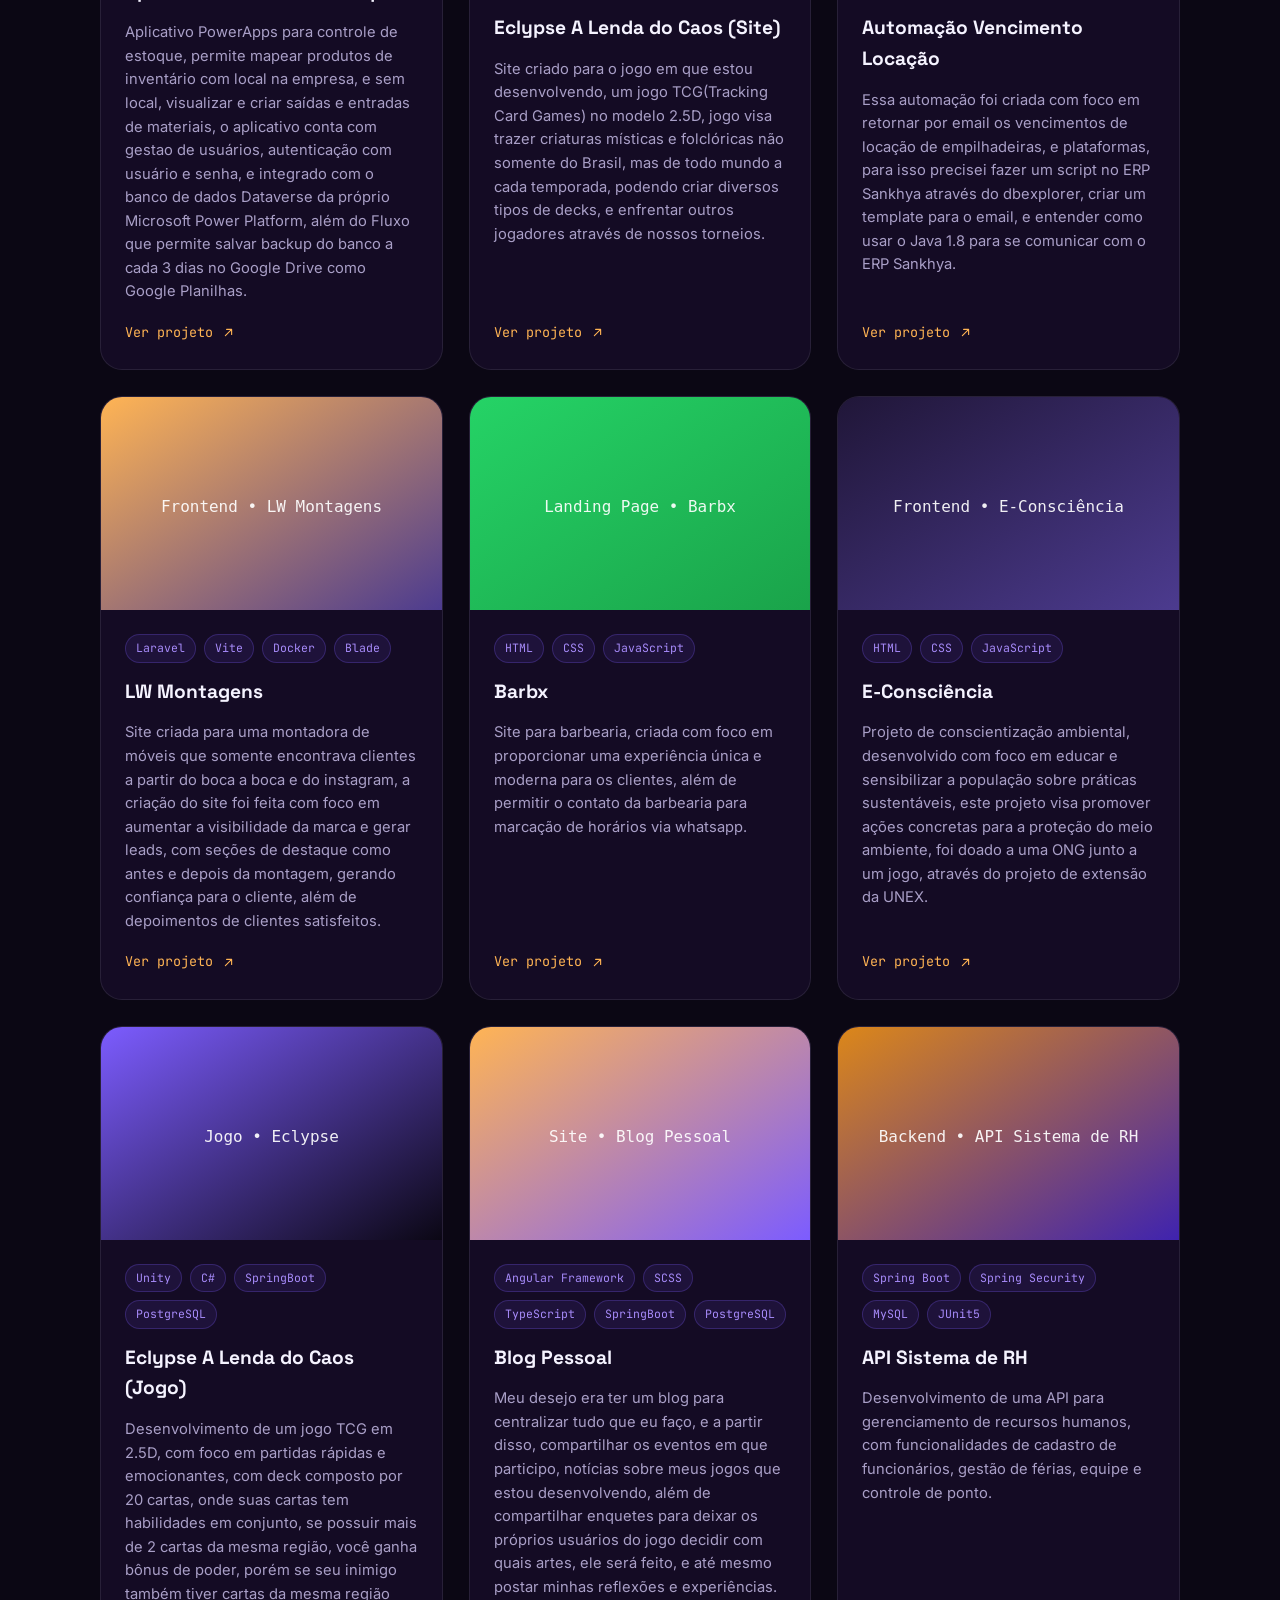
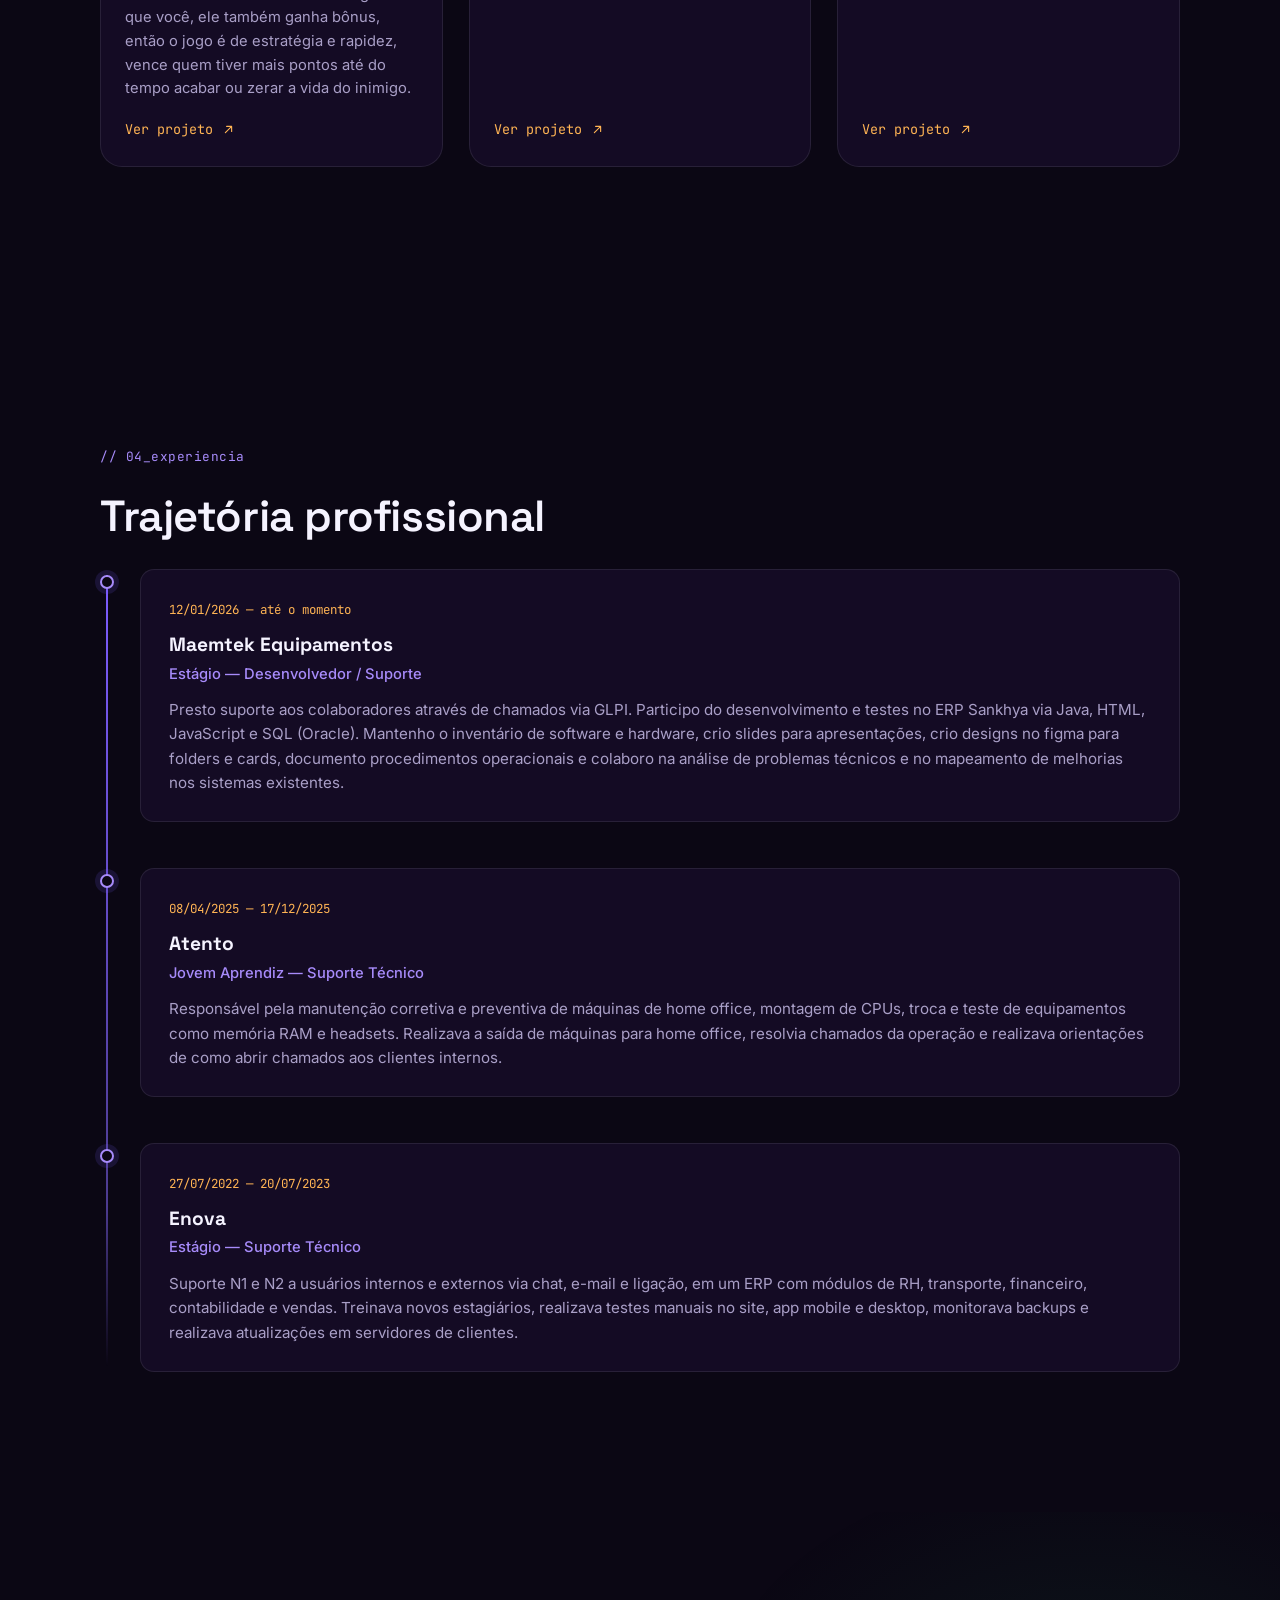
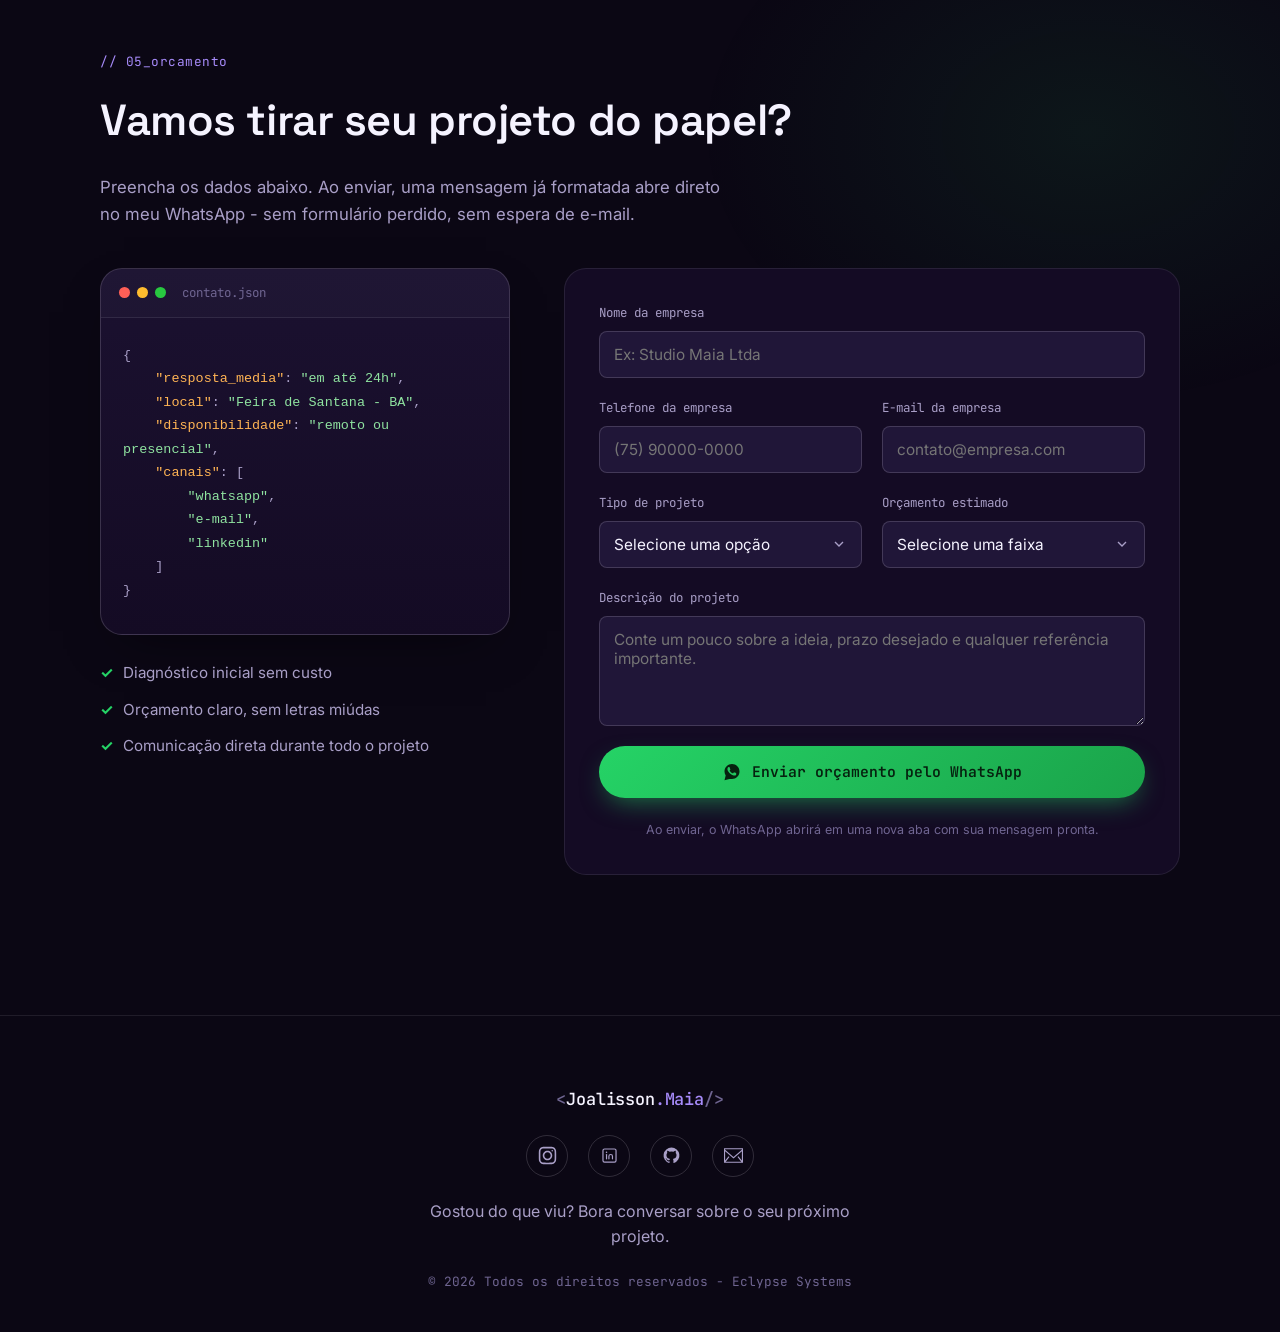
==== commit 98ca67be: "chore: subindo verificacao google" ====
--- a/index.html
+++ b/index.html
@@ -412,7 +412,7 @@
             </div>
 
             <p class="footer-text">Gostou do que viu? Bora conversar sobre o seu próximo projeto.</p>
-            <p class="footer-copy">© <span id="year"></span> Joalisson Maia</p>
+            <p class="footer-copy">© <span id="year"></span> Todos os direitos reservados - Eclypse Systems</p>
         </div>
     </footer>
 
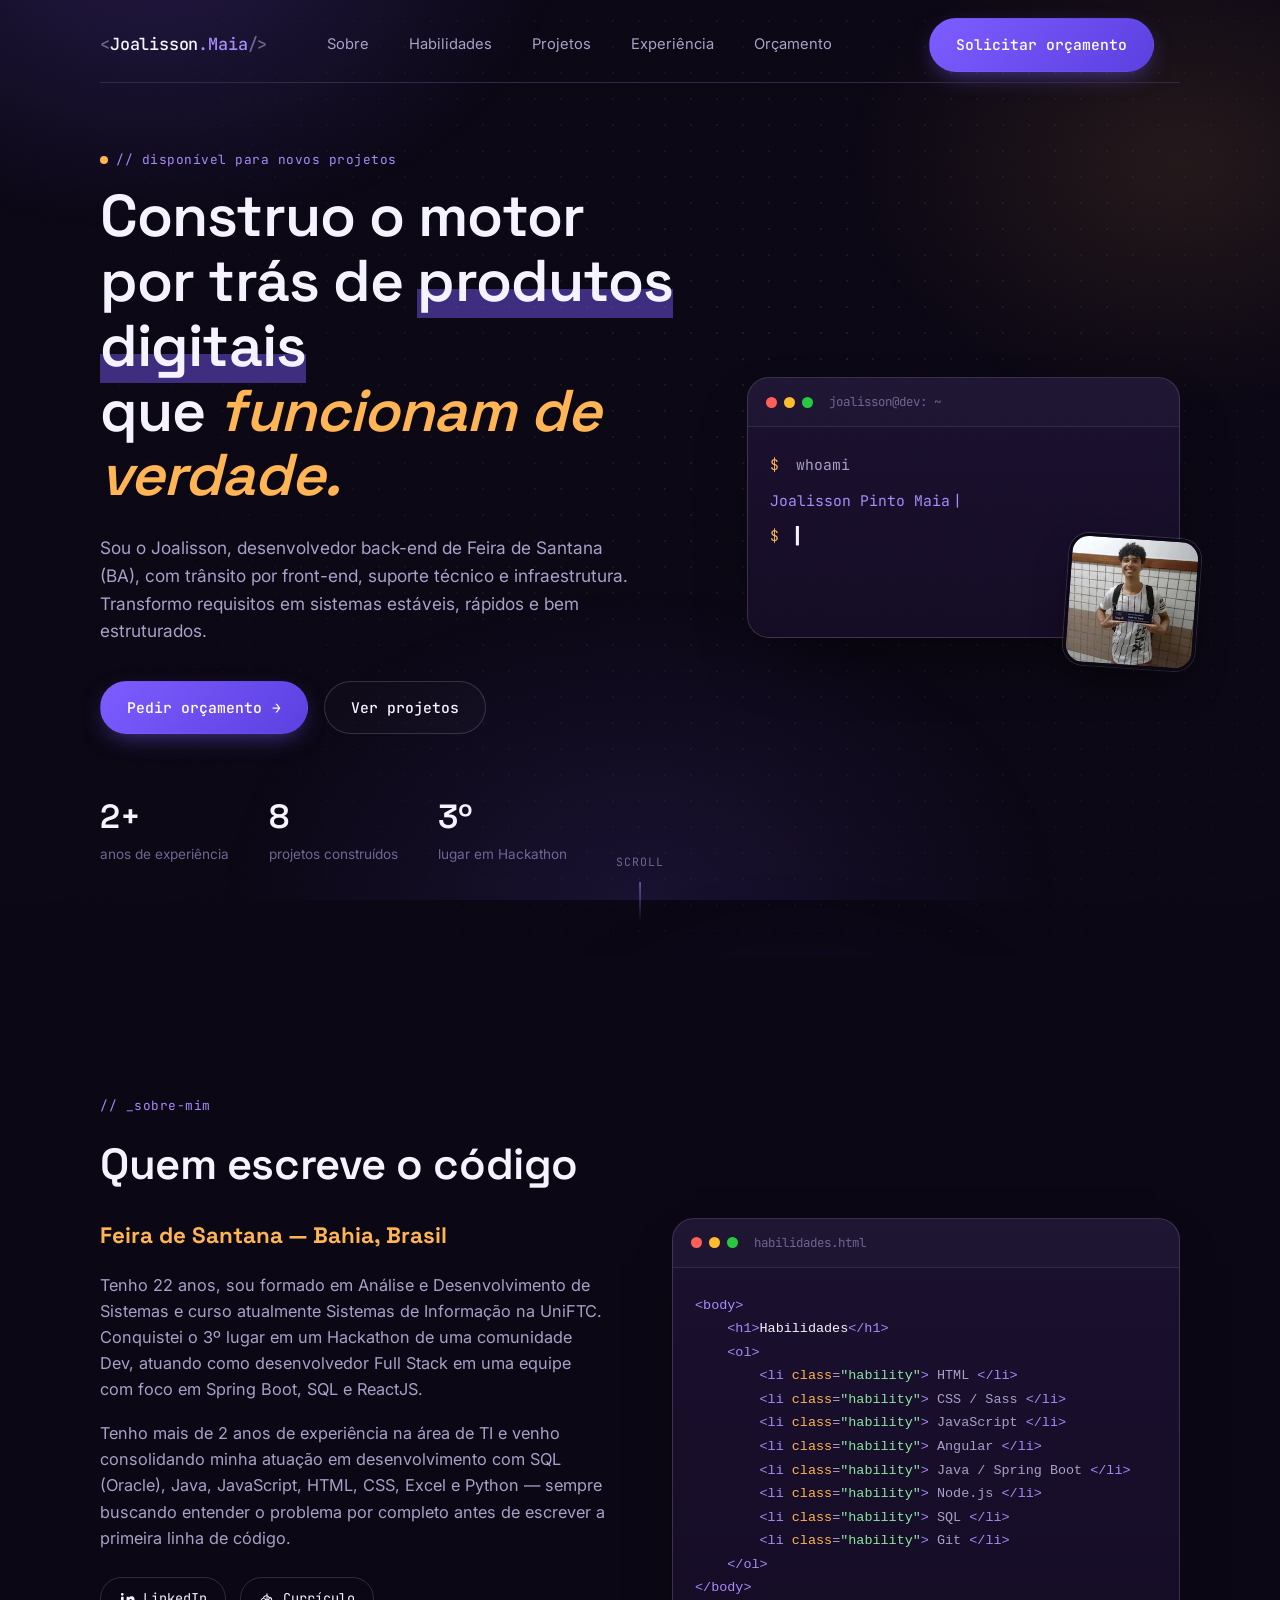
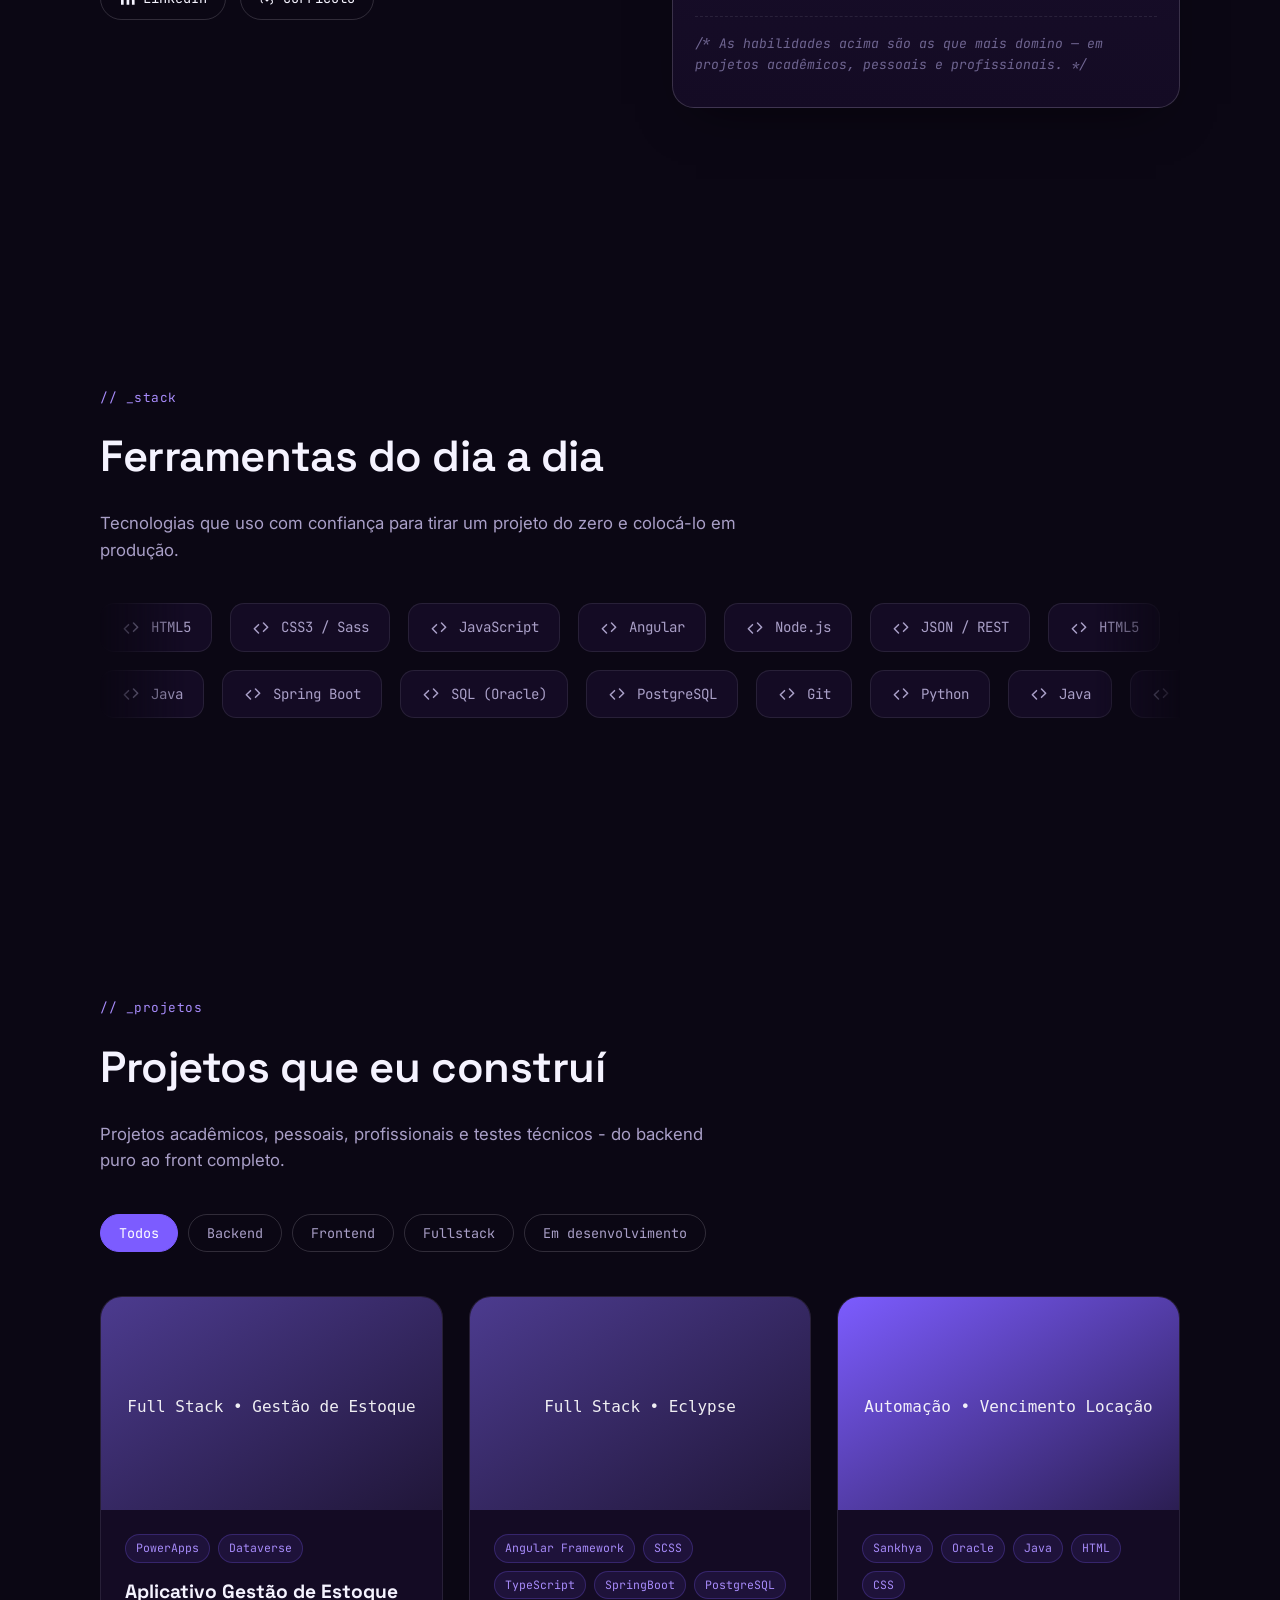
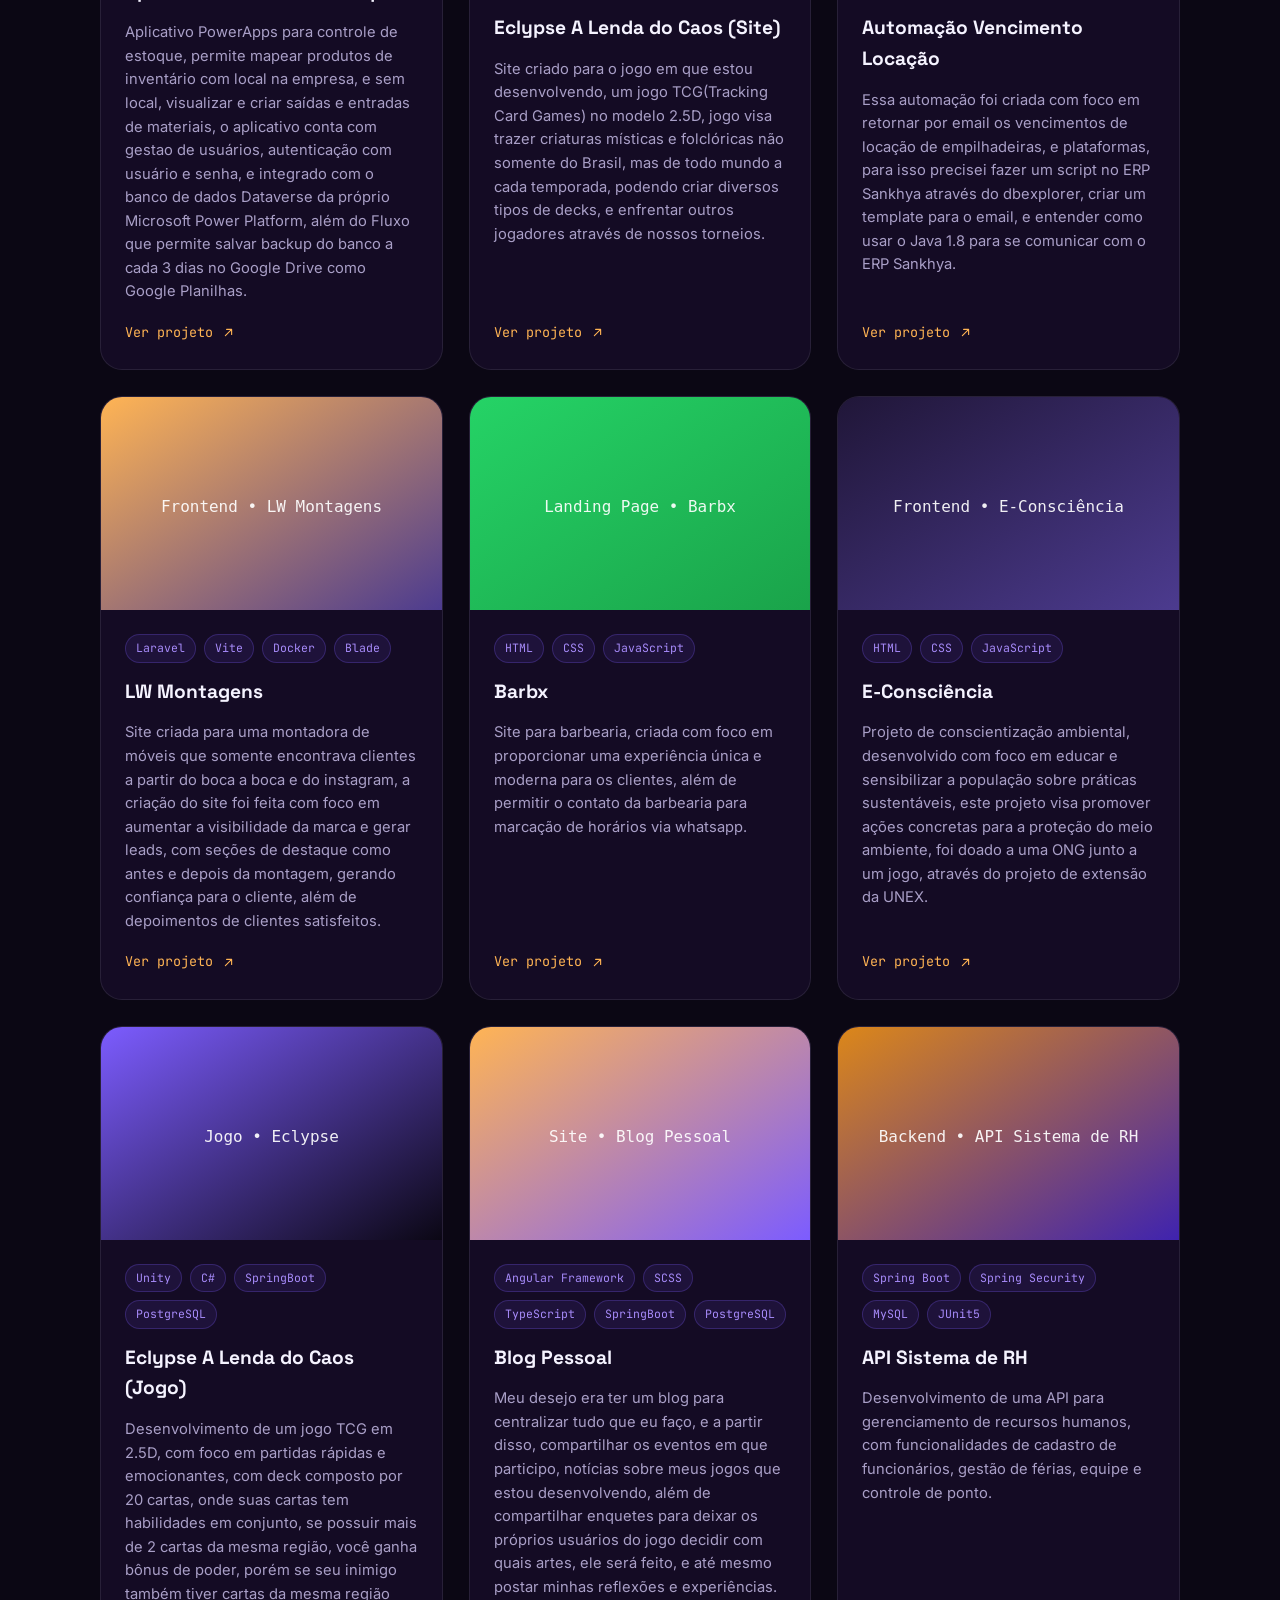
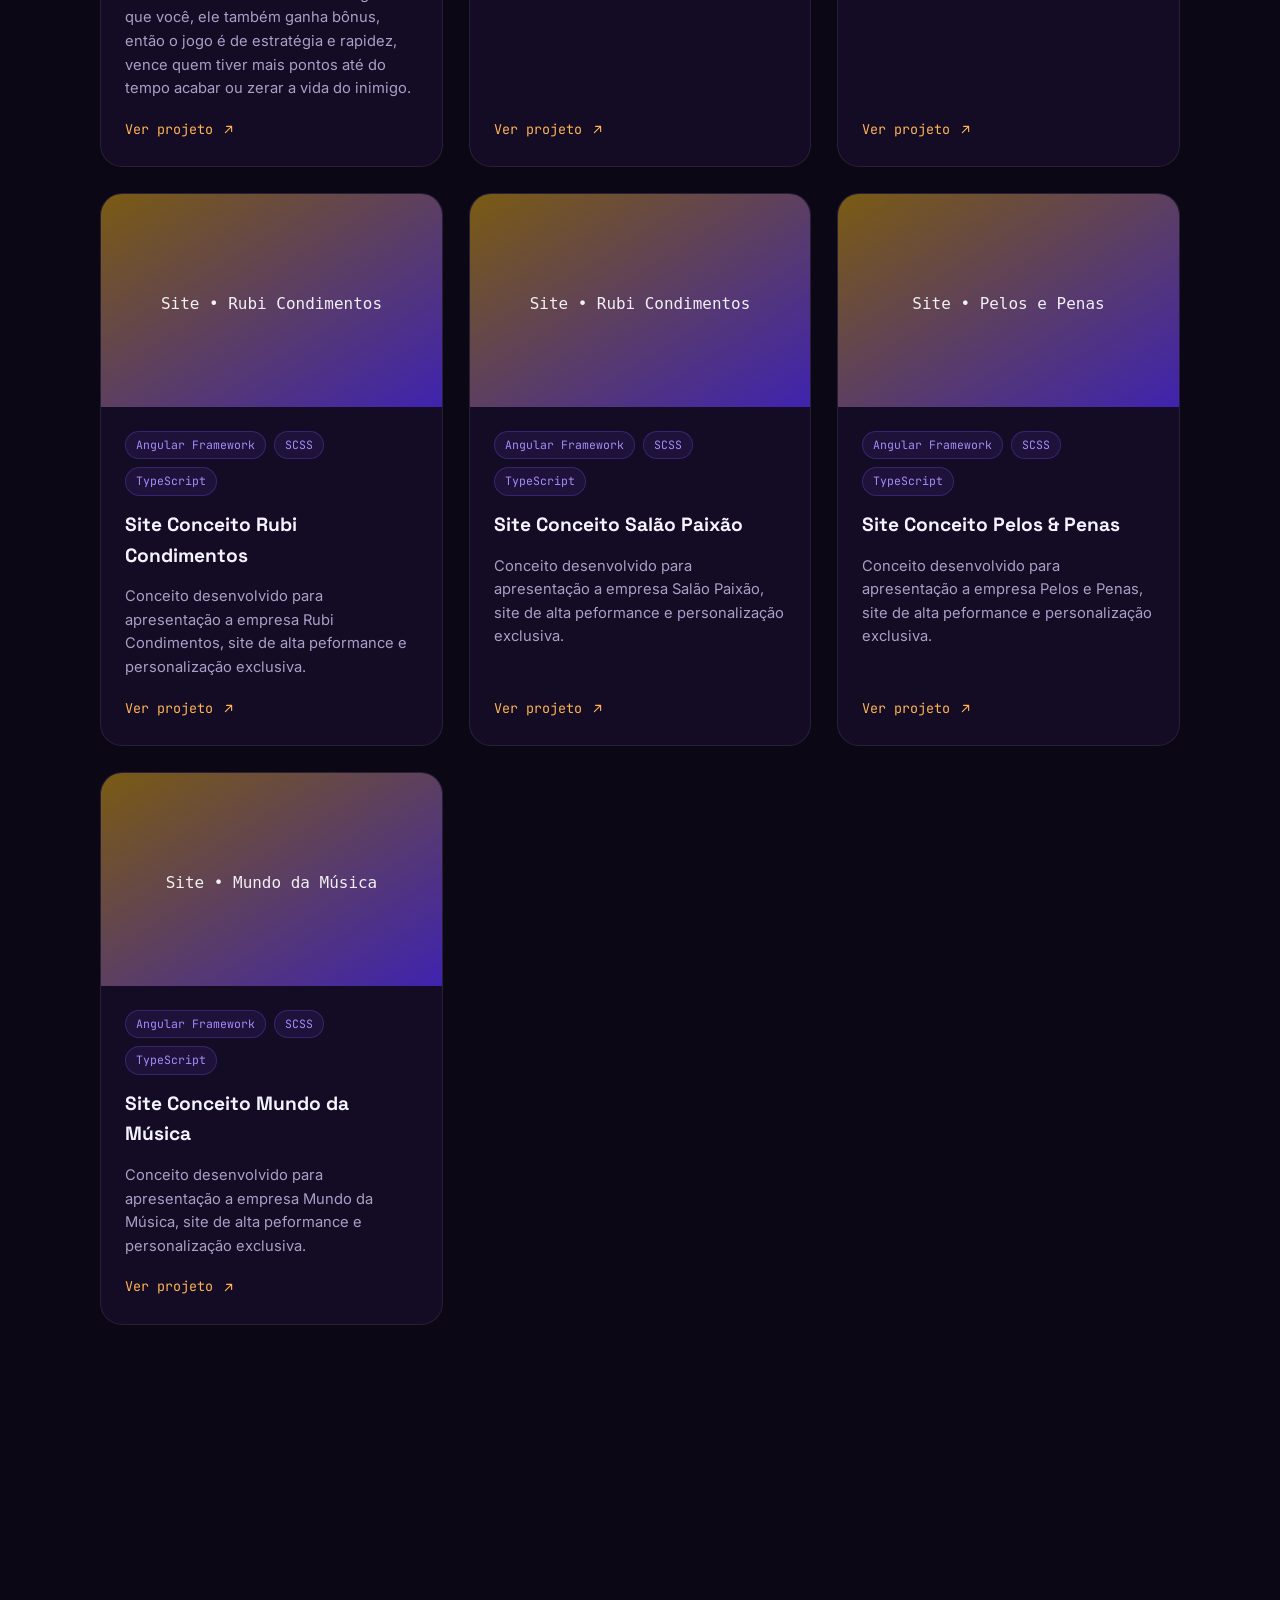
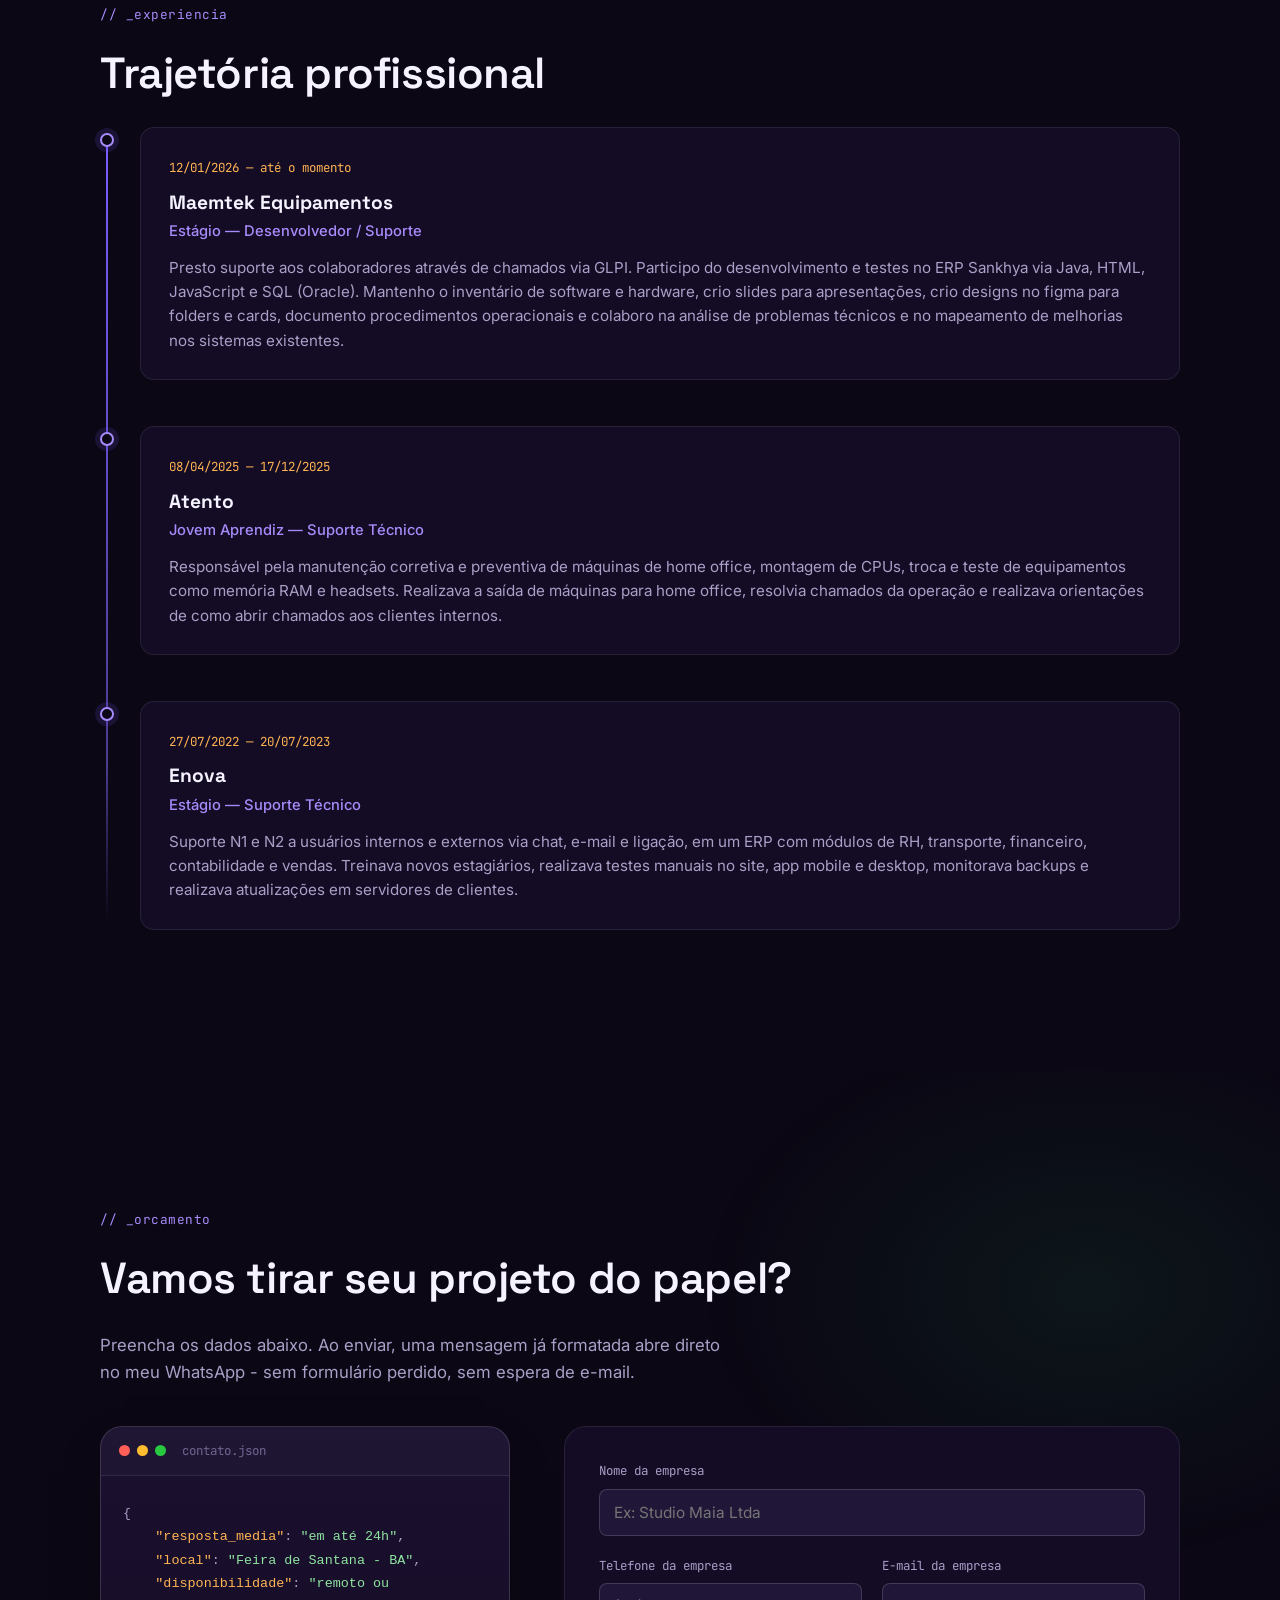
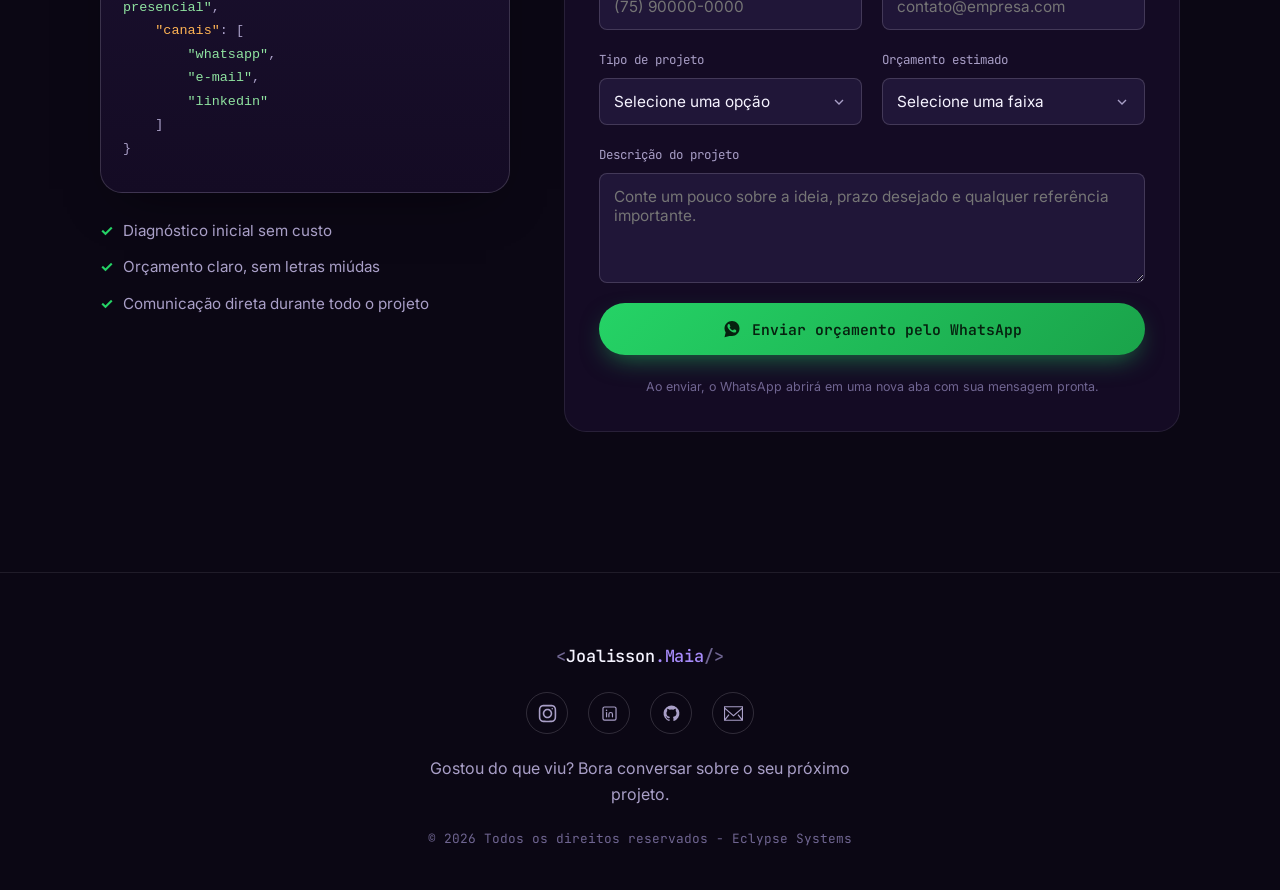
==== commit 1447e170: "refactor: removendo numeros" ====
--- a/index.html
+++ b/index.html
@@ -2,10 +2,9 @@
 <html lang="pt-br">
 <head>
 <meta charset="UTF-8">
-<title>Joalisson Maia — Desenvolvedor Back-end</title>
+<title>Joalisson Maia | Desenvolvedor Full Stack | Java | Spring Boot | Node.js</title>
 <meta name="viewport" content="width=device-width, initial-scale=1.0">
 <meta name="description" content="Portfólio de Joalisson Maia, desenvolvedor focado em back-end, com experiência em front-end, suporte técnico e projetos full stack.">
-<meta name="keywords" content="mobile,web,front,ui,ux,back,front-end,back-end,backend,frontend,html,css,javascript,sql,java,js,node,nestjs,angular,spring,vuejs,mysql,mongodb,postgresql,sass">
 <meta name="author" content="Joalisson Pinto Maia">
 <meta property="og:title" content="Joalisson Maia — Desenvolvedor Back-end">
 <meta property="og:description" content="Portfólio de Joalisson Maia, desenvolvedor focado em back-end, com experiência em front-end, suporte técnico e projetos full stack.">
@@ -23,6 +22,51 @@
 
 <!--CSS-->
 <link rel="stylesheet" href="css/style.css">
+
+<!-- JSON-LD -->
+<script type="application/ld+json">
+    {
+    "@context": "https://schema.org",
+    "@type": "Person",
+    "name": "Joalisson Pinto Maia",
+    "alternateName": "Joalisson Maia",
+    "jobTitle": "Desenvolvedor Back-end",
+    "description": "Desenvolvedor Back-end especializado em Java, Spring Boot, Node.js, SQL e APIs.",
+    "url": "https://portifolio-joalisson.vercel.app",
+    "image": "https://portifolio-joalisson.vercel.app/assets/minha-foto-perfil.webp",
+    "email": "mailto:joalissonpmaia@gmail.com",
+    "address": {
+        "@type": "PostalAddress",
+        "addressLocality": "Feira de Santana",
+        "addressRegion": "BA",
+        "addressCountry": "BR"
+    },
+    "alumniOf": {
+        "@type": "CollegeOrUniversity",
+        "name": "UniFTC"
+    },
+    "knowsAbout": [
+        "Java",
+        "Spring Boot",
+        "Node.js",
+        "NestJS",
+        "Angular",
+        "JavaScript",
+        "SQL",
+        "PostgreSQL",
+        "MySQL",
+        "Docker",
+        "Git",
+        "Backend",
+        "API REST"
+    ],
+    "sameAs": [
+        "https://github.com/joalisson-p-maia",
+        "https://www.linkedin.com/in/joalisson-p-maia-5396b5232/",
+        "https://www.instagram.com/j.maia06/"
+    ]
+    }
+</script>
 </head>
 <body>
     <div class="noise-overlay" aria-hidden="true"></div>
@@ -38,11 +82,11 @@
 
             <nav class="main-nav" id="mainNav">
                 <ul>
-                    <li><a href="#sobre" class="nav-link" data-section="sobre"><span class="nav-index">01</span>Sobre</a></li>
-                    <li><a href="#habilidades" class="nav-link" data-section="habilidades"><span class="nav-index">02</span>Habilidades</a></li>
-                    <li><a href="#projetos" class="nav-link" data-section="projetos"><span class="nav-index">03</span>Projetos</a></li>
-                    <li><a href="#experiencia" class="nav-link" data-section="experiencia"><span class="nav-index">04</span>Experiência</a></li>
-                    <li><a href="#orcamento" class="nav-link" data-section="orcamento"><span class="nav-index">05</span>Orçamento</a></li>
+                    <li><a href="#sobre" class="nav-link" data-section="sobre"><span class="nav-index"></span>Sobre</a></li>
+                    <li><a href="#habilidades" class="nav-link" data-section="habilidades"><span class="nav-index"></span>Habilidades</a></li>
+                    <li><a href="#projetos" class="nav-link" data-section="projetos"><span class="nav-index"></span>Projetos</a></li>
+                    <li><a href="#experiencia" class="nav-link" data-section="experiencia"><span class="nav-index"></span>Experiência</a></li>
+                    <li><a href="#orcamento" class="nav-link" data-section="orcamento"><span class="nav-index"></span>Orçamento</a></li>
                 </ul>
             </nav>
 
@@ -55,11 +99,11 @@
 
         <nav class="mobile-nav" id="mobileNav">
             <ul>
-                <li><a href="#sobre" class="mobile-nav-link"><span class="nav-index">01</span>Sobre</a></li>
-                <li><a href="#habilidades" class="mobile-nav-link"><span class="nav-index">02</span>Habilidades</a></li>
-                <li><a href="#projetos" class="mobile-nav-link"><span class="nav-index">03</span>Projetos</a></li>
-                <li><a href="#experiencia" class="mobile-nav-link"><span class="nav-index">04</span>Experiência</a></li>
-                <li><a href="#orcamento" class="mobile-nav-link"><span class="nav-index">05</span>Orçamento</a></li>
+                <li><a href="#sobre" class="mobile-nav-link"><span class="nav-index"></span>Sobre</a></li>
+                <li><a href="#habilidades" class="mobile-nav-link"><span class="nav-index"></span>Habilidades</a></li>
+                <li><a href="#projetos" class="mobile-nav-link"><span class="nav-index"></span>Projetos</a></li>
+                <li><a href="#experiencia" class="mobile-nav-link"><span class="nav-index"></span>Experiência</a></li>
+                <li><a href="#orcamento" class="mobile-nav-link"><span class="nav-index"></span>Orçamento</a></li>
             </ul>
             <div class="mobile-nav-socials">
                 <a href="https://www.linkedin.com/in/joalisson-p-maia-5396b5232/" target="_blank" rel="noopener">LinkedIn</a>
@@ -141,7 +185,7 @@
 
         <section class="section about" id="sobre">
             <div class="section-inner">
-                <p class="eyebrow">// 01_sobre-mim</p>
+                <p class="eyebrow">// _sobre-mim</p>
                 <h2 class="section-title">Quem escreve o código</h2>
 
                 <div class="about-grid">
@@ -206,7 +250,7 @@
 
         <section class="section habilities" id="habilidades">
             <div class="section-inner">
-                <p class="eyebrow">// 02_stack</p>
+                <p class="eyebrow">// _stack</p>
                 <h2 class="section-title">Ferramentas do dia a dia</h2>
                 <p class="section-lead reveal-up">Tecnologias que uso com confiança para tirar um projeto do zero e colocá-lo em produção.</p>
             </div>
@@ -225,7 +269,7 @@
 
         <section class="section projects" id="projetos">
             <div class="section-inner">
-                <p class="eyebrow">// 03_projetos</p>
+                <p class="eyebrow">// _projetos</p>
                 <h2 class="section-title">Projetos que eu construí</h2>
                 <p class="section-lead reveal-up">Projetos acadêmicos, pessoais, profissionais e testes técnicos - do backend puro ao front completo.</p>
 
@@ -243,7 +287,7 @@
 
         <section class="section experience" id="experiencia">
             <div class="section-inner">
-                <p class="eyebrow">// 04_experiencia</p>
+                <p class="eyebrow">// _experiencia</p>
                 <h2 class="section-title">Trajetória profissional</h2>
 
                 <div class="timeline">
@@ -292,7 +336,7 @@
         <section class="section budget" id="orcamento">
             <div class="budget-glow" aria-hidden="true"></div>
             <div class="section-inner">
-                <p class="eyebrow">// 05_orcamento</p>
+                <p class="eyebrow">// _orcamento</p>
                 <h2 class="section-title">Vamos tirar seu projeto do papel?</h2>
                 <p class="section-lead reveal-up">
                     Preencha os dados abaixo. Ao enviar, uma mensagem já formatada abre direto no meu WhatsApp - sem
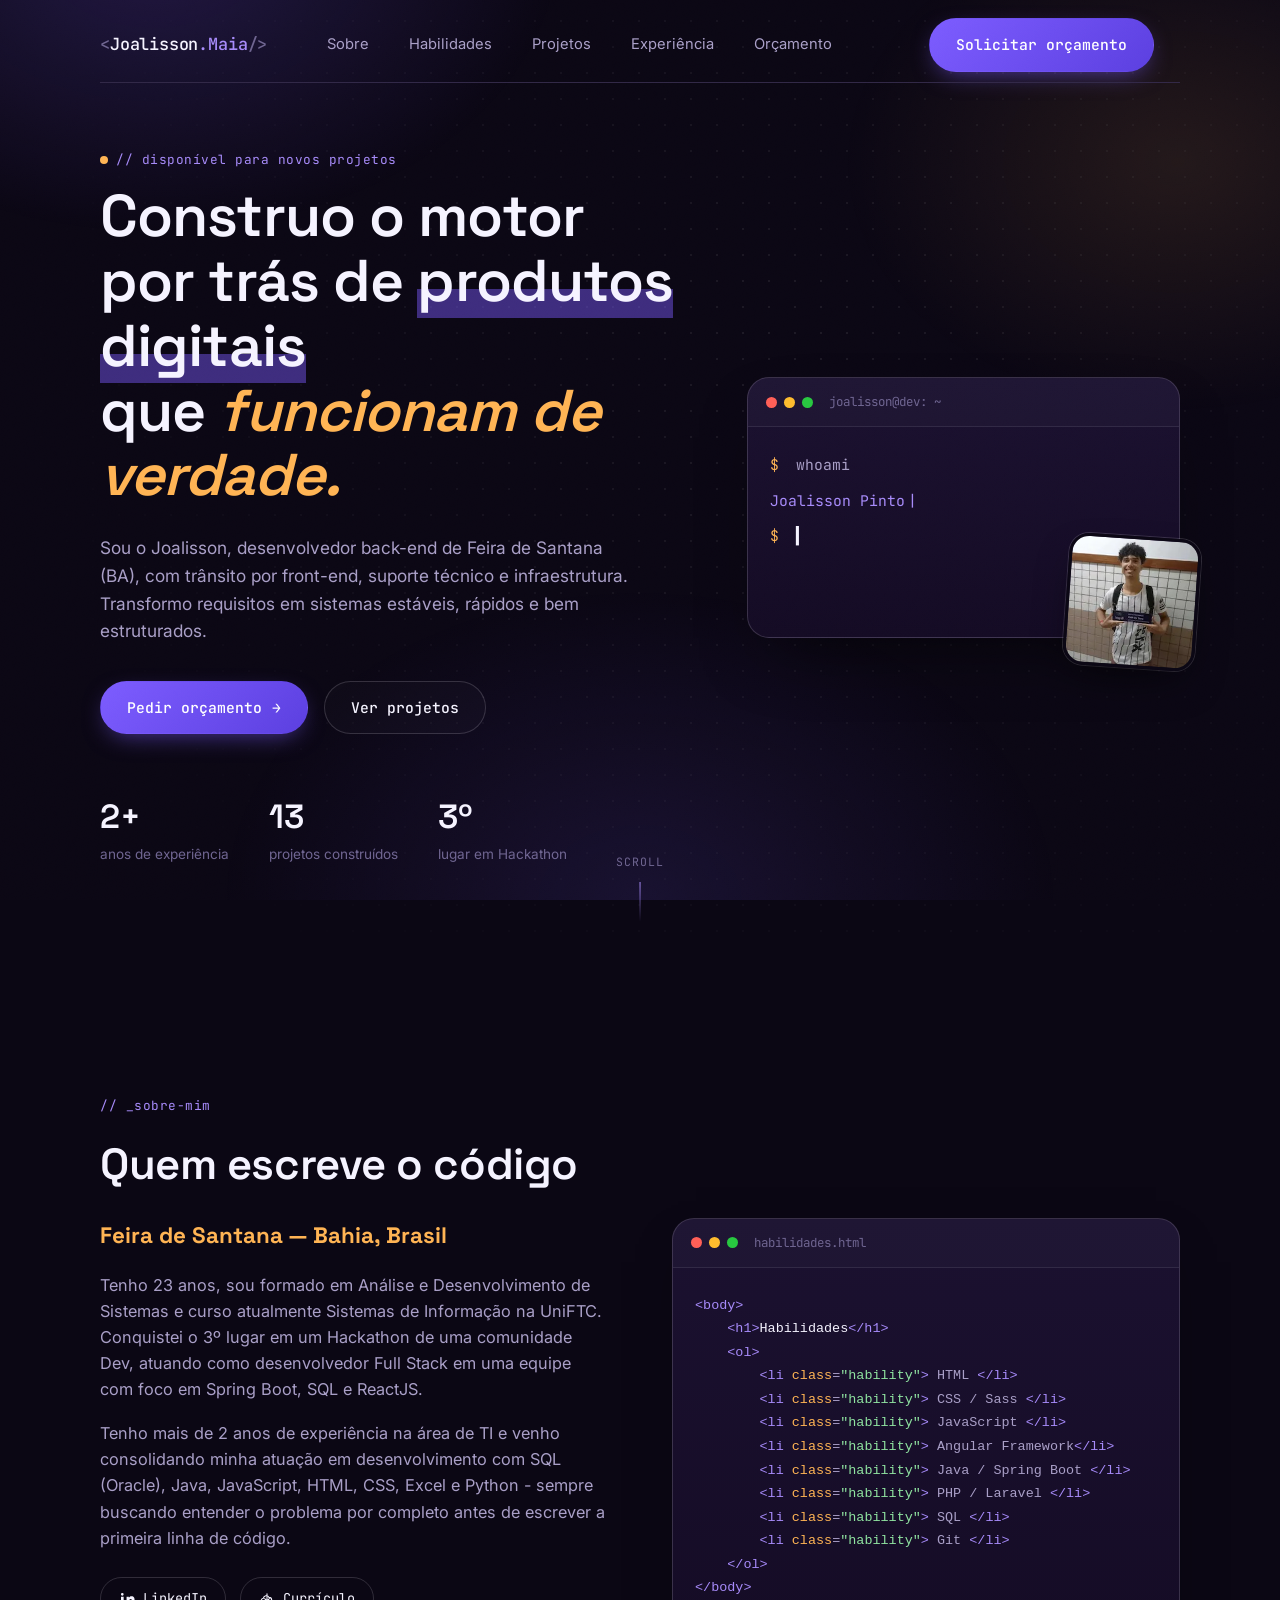
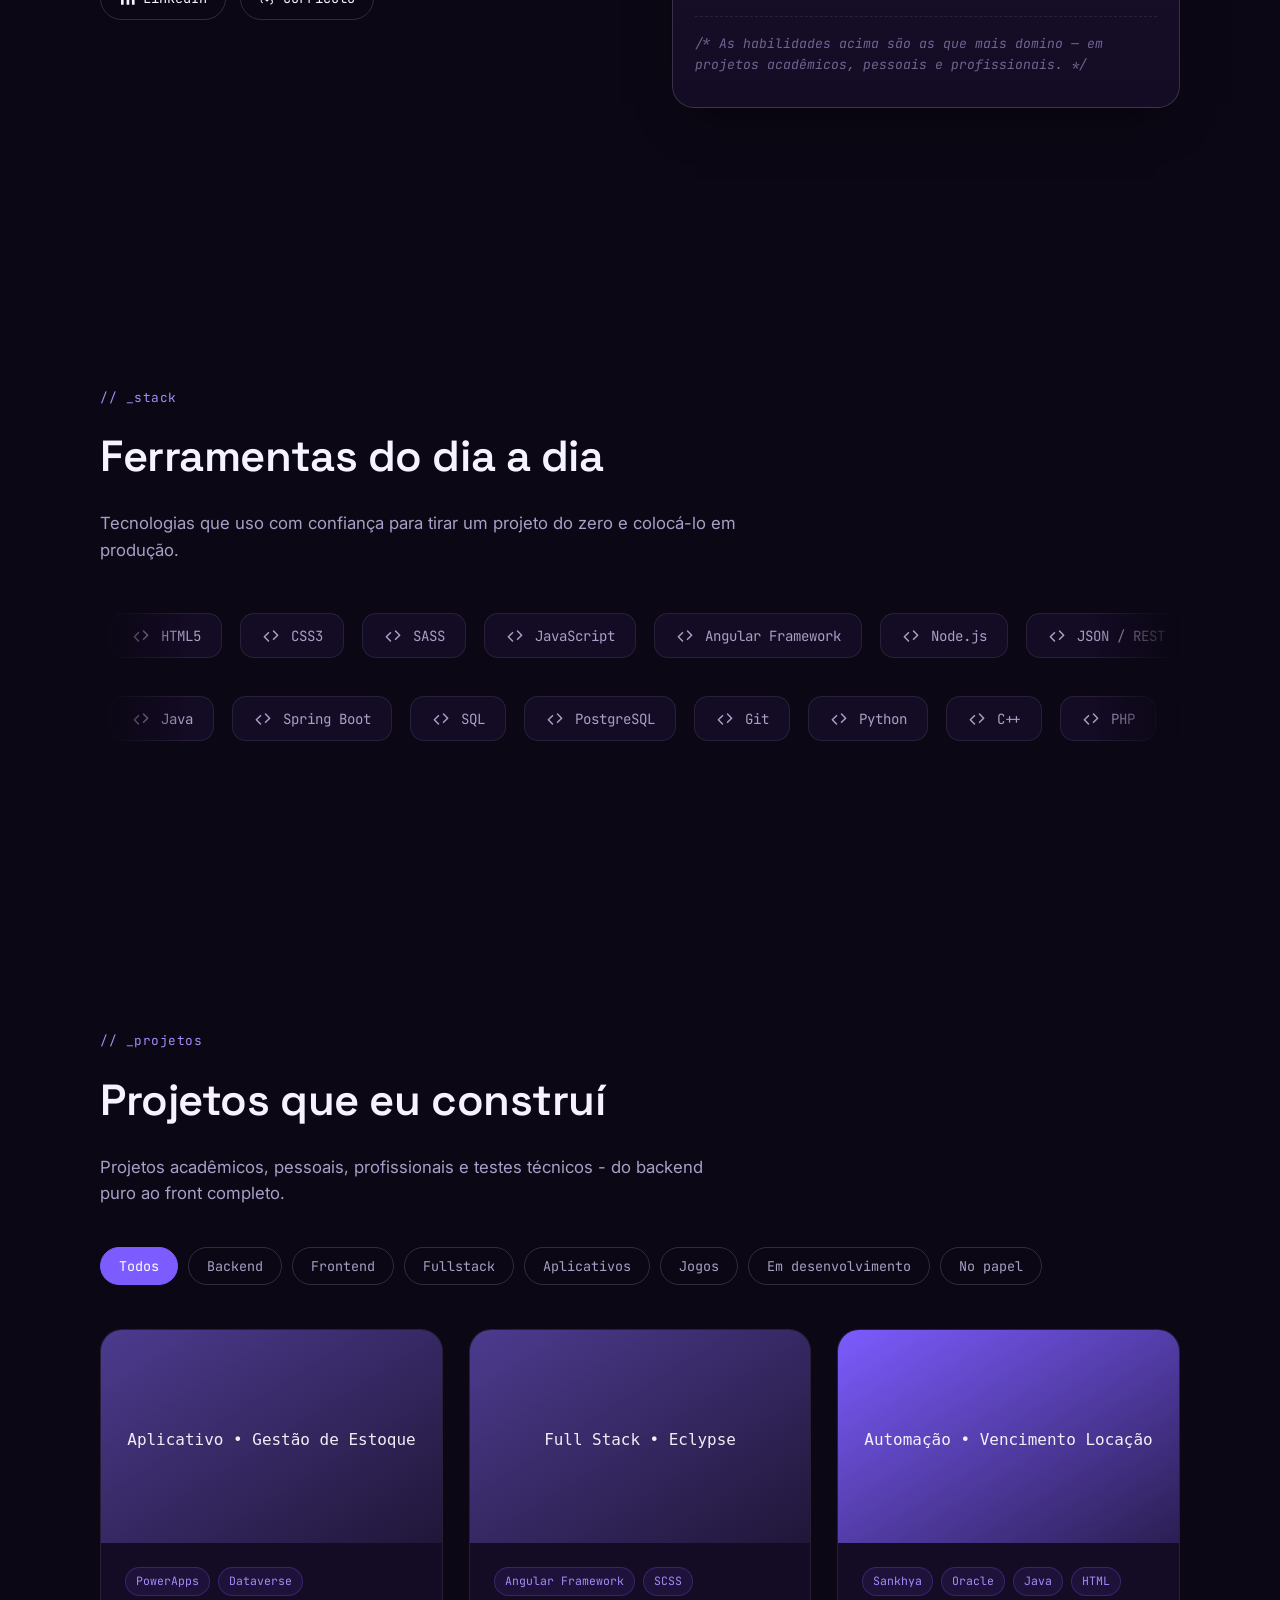
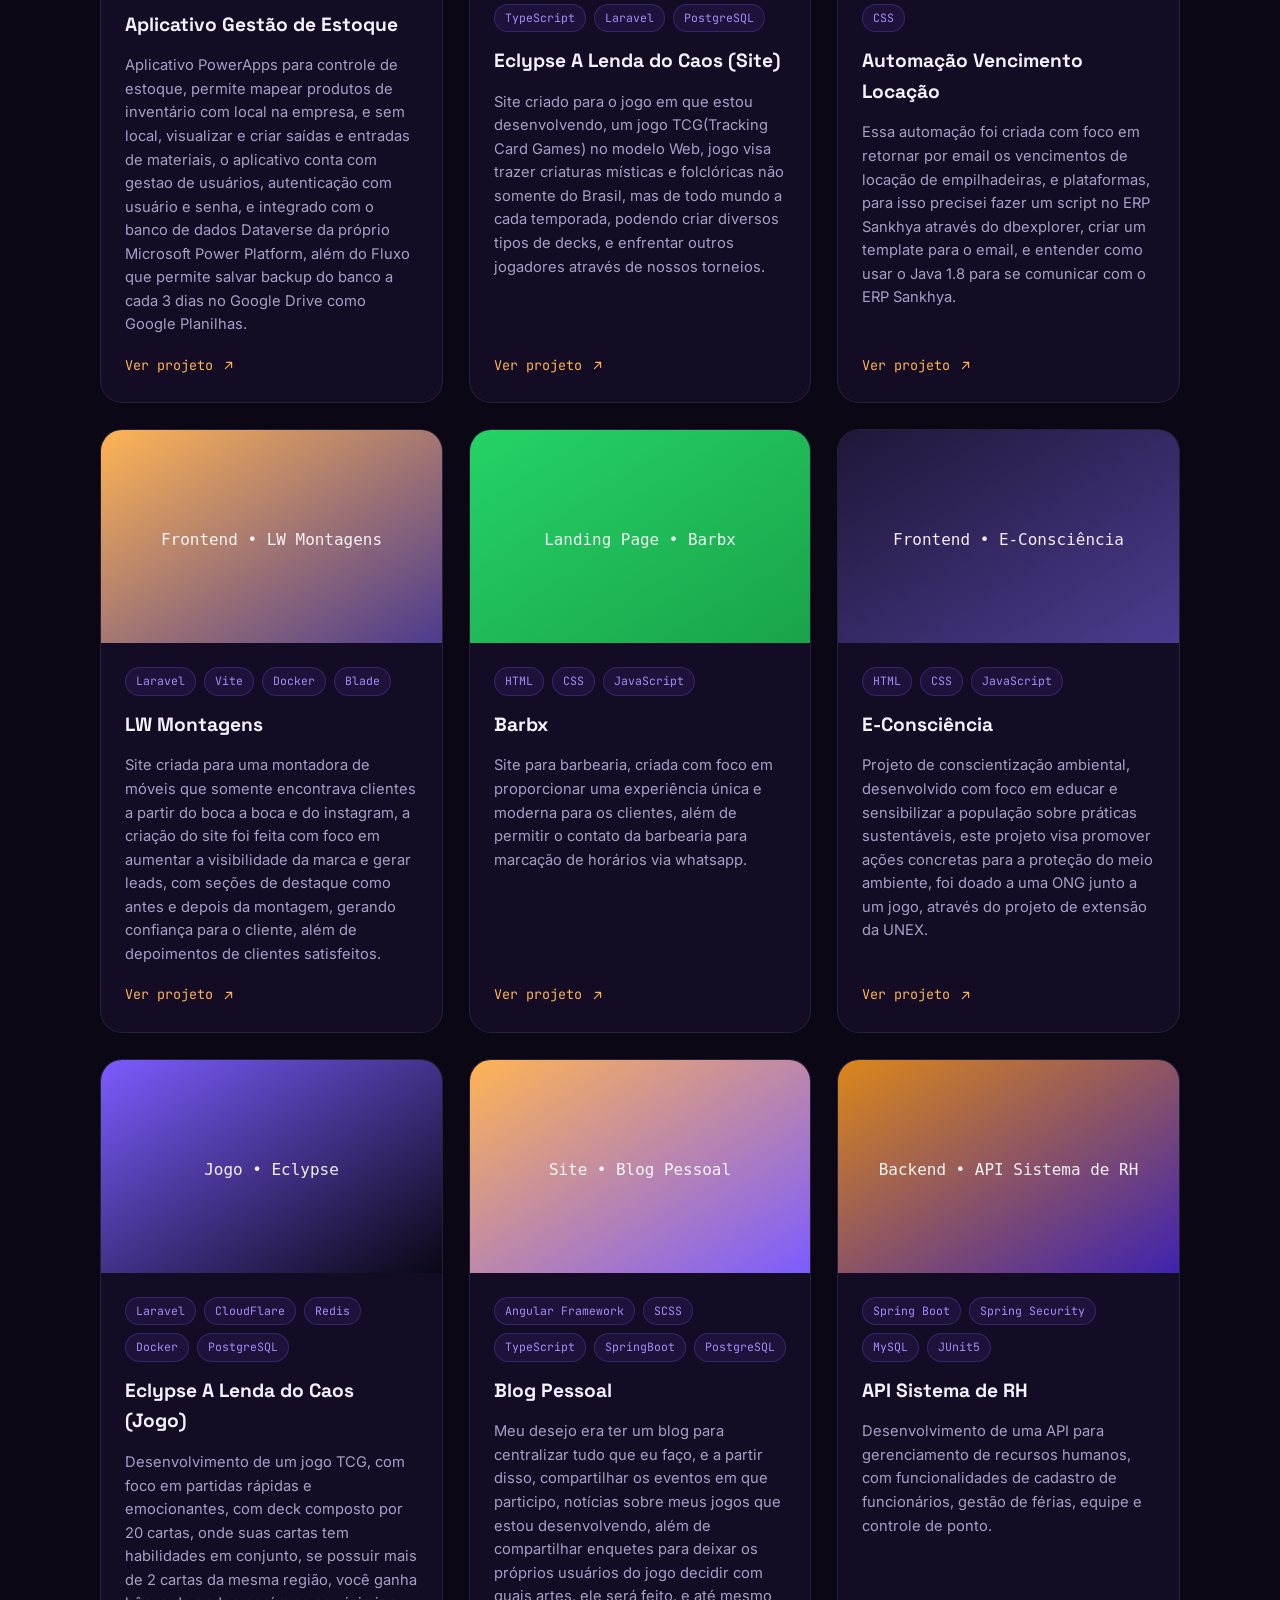
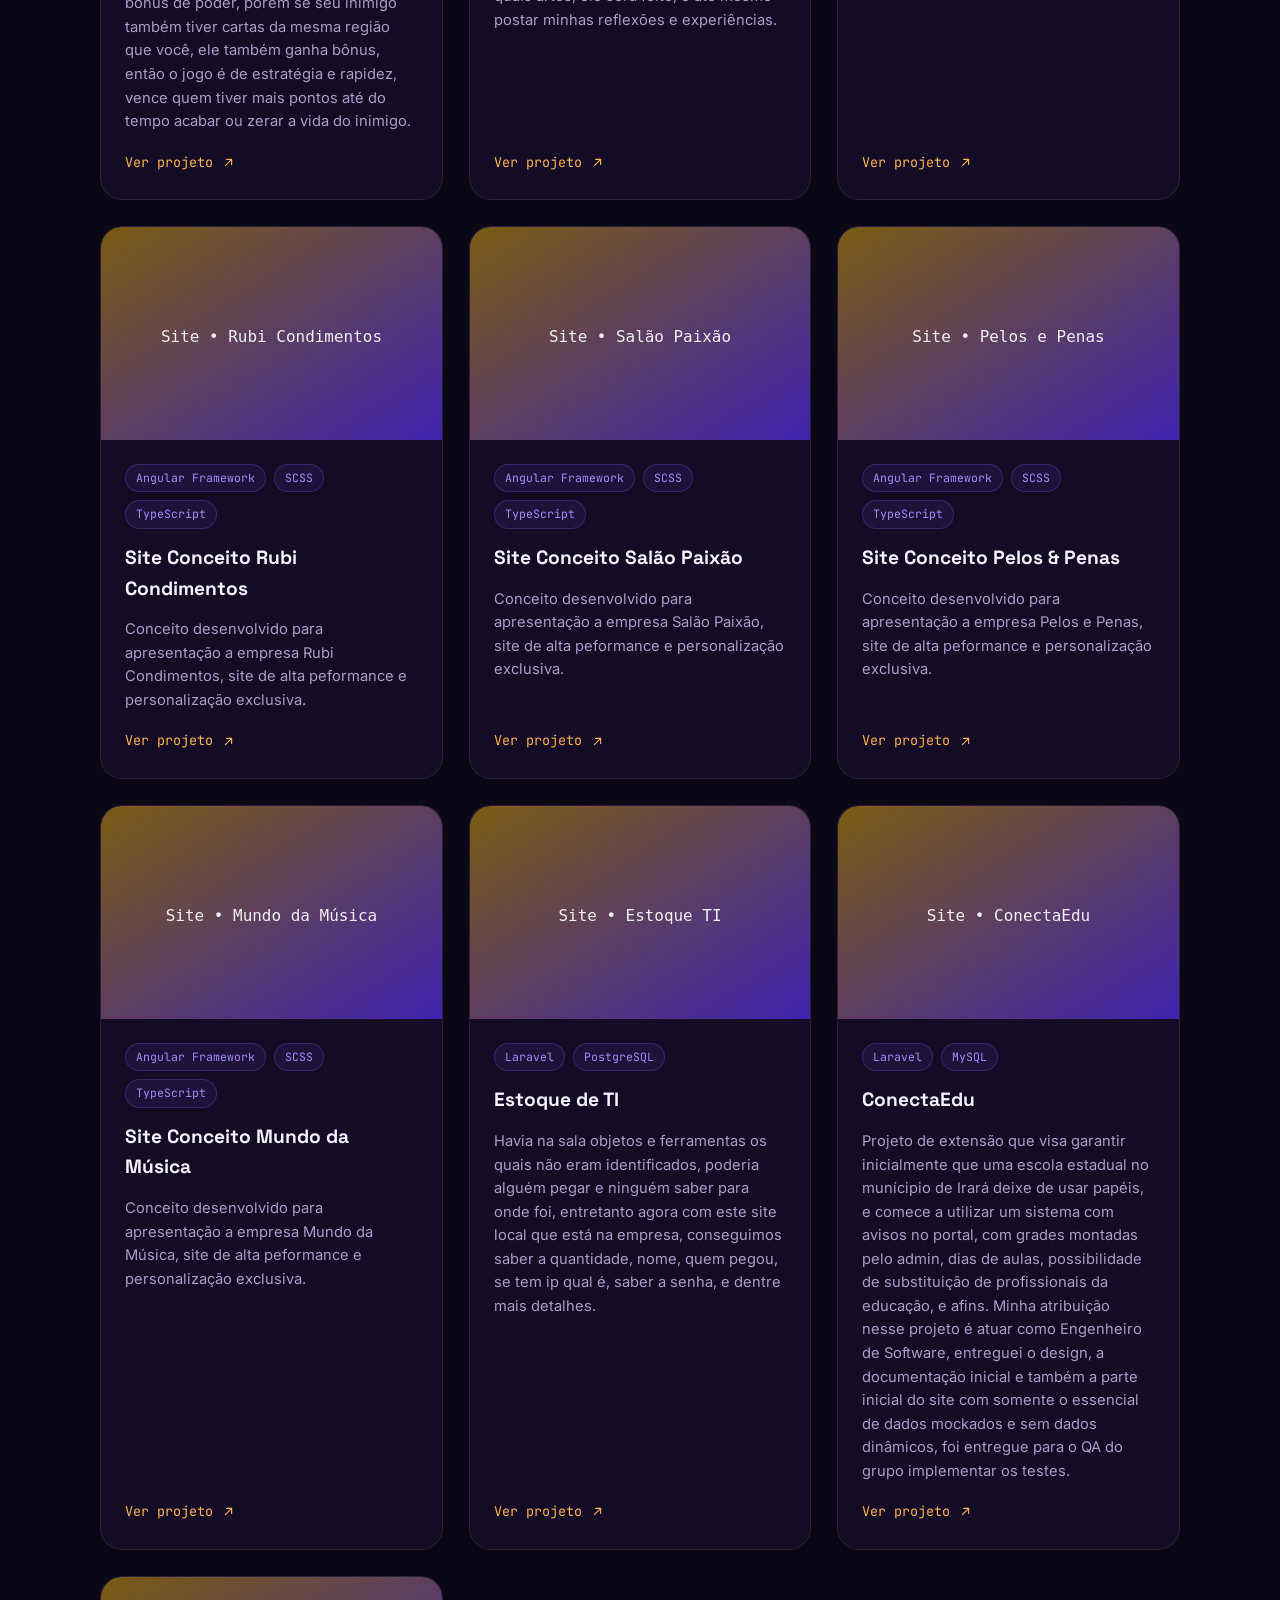
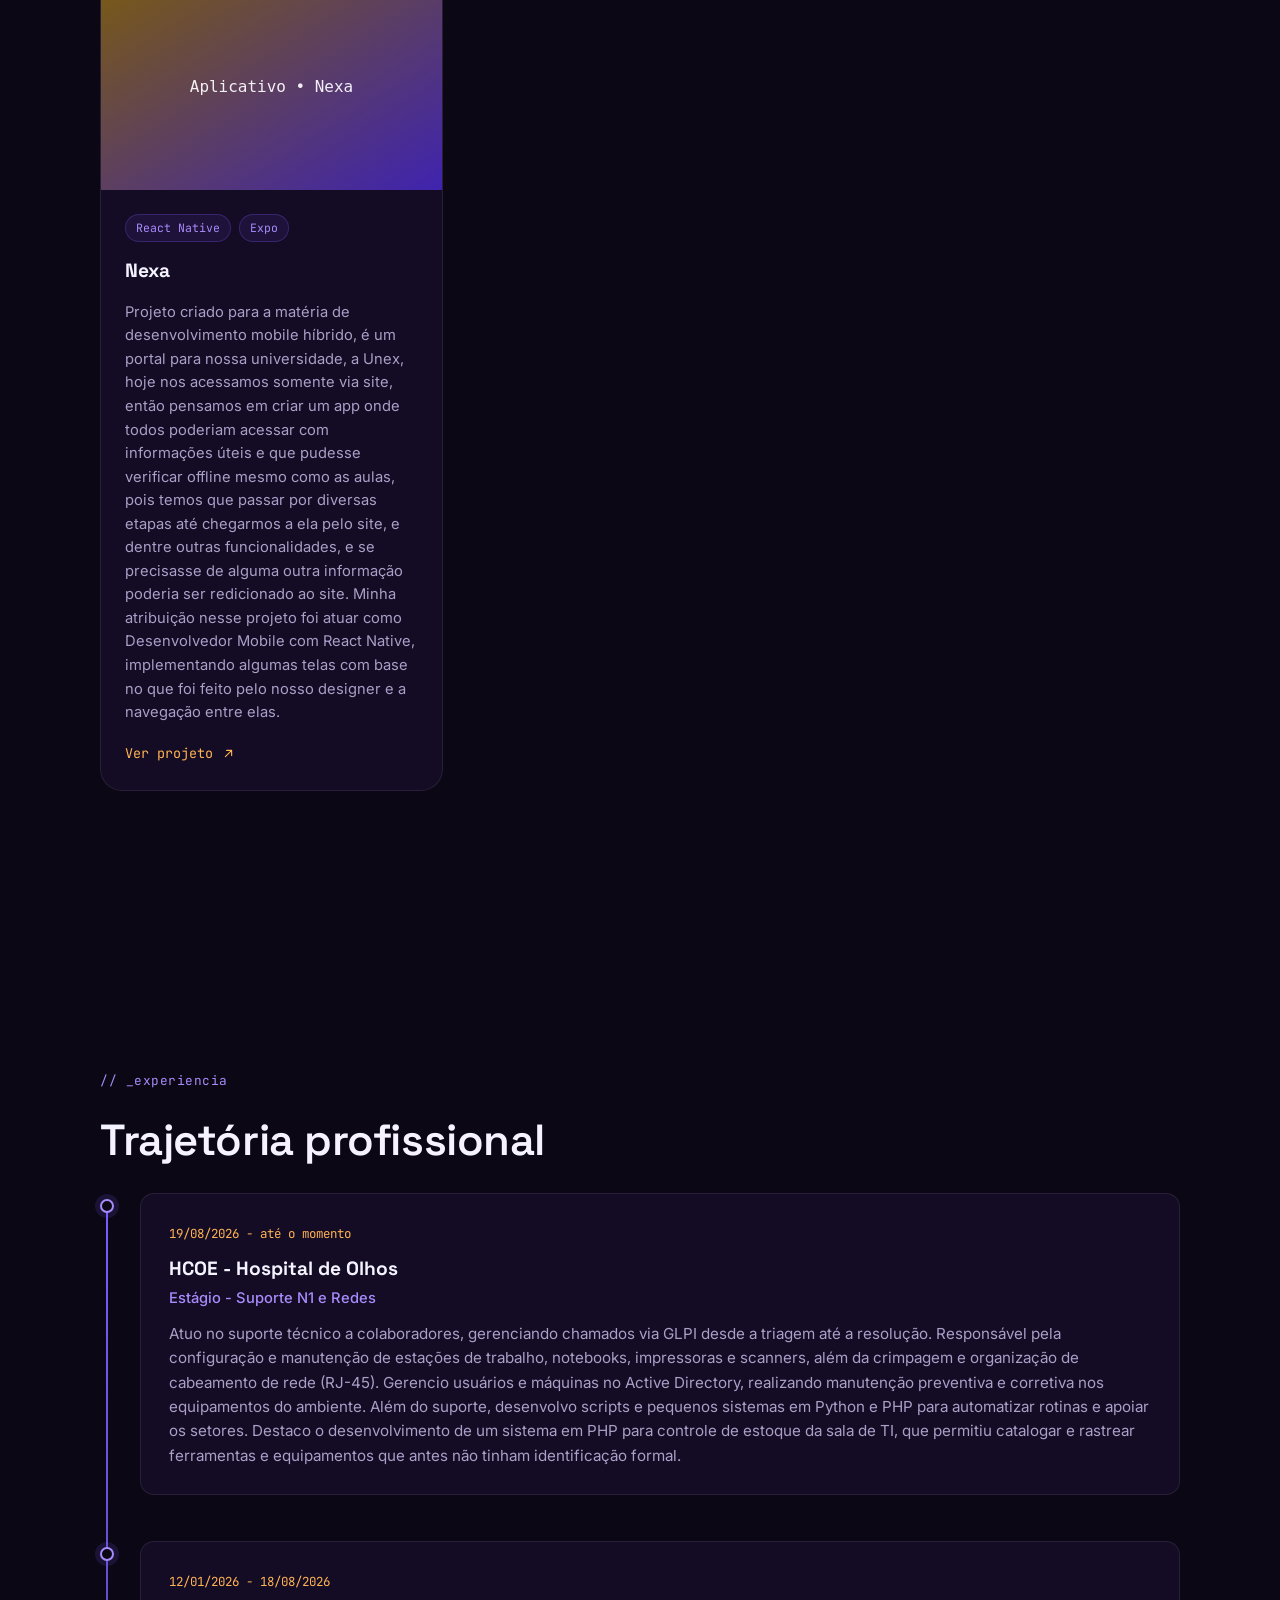
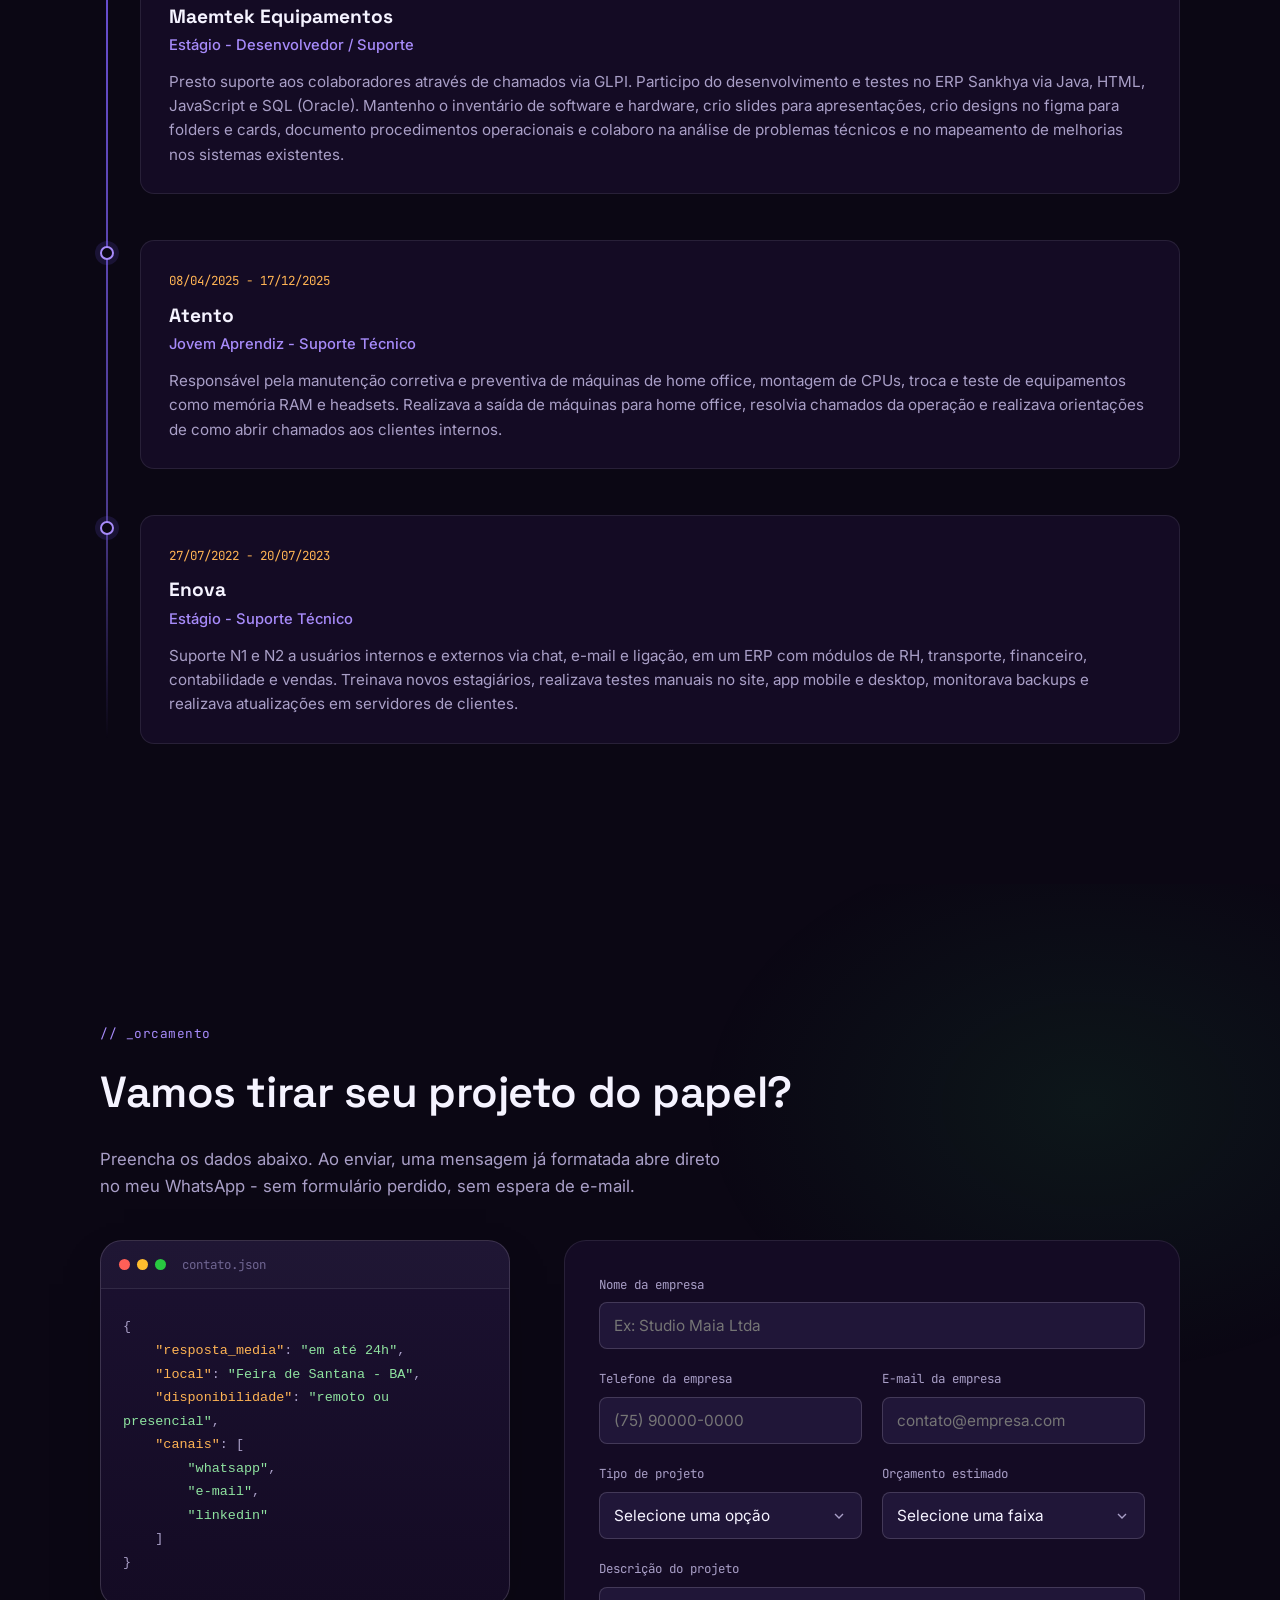
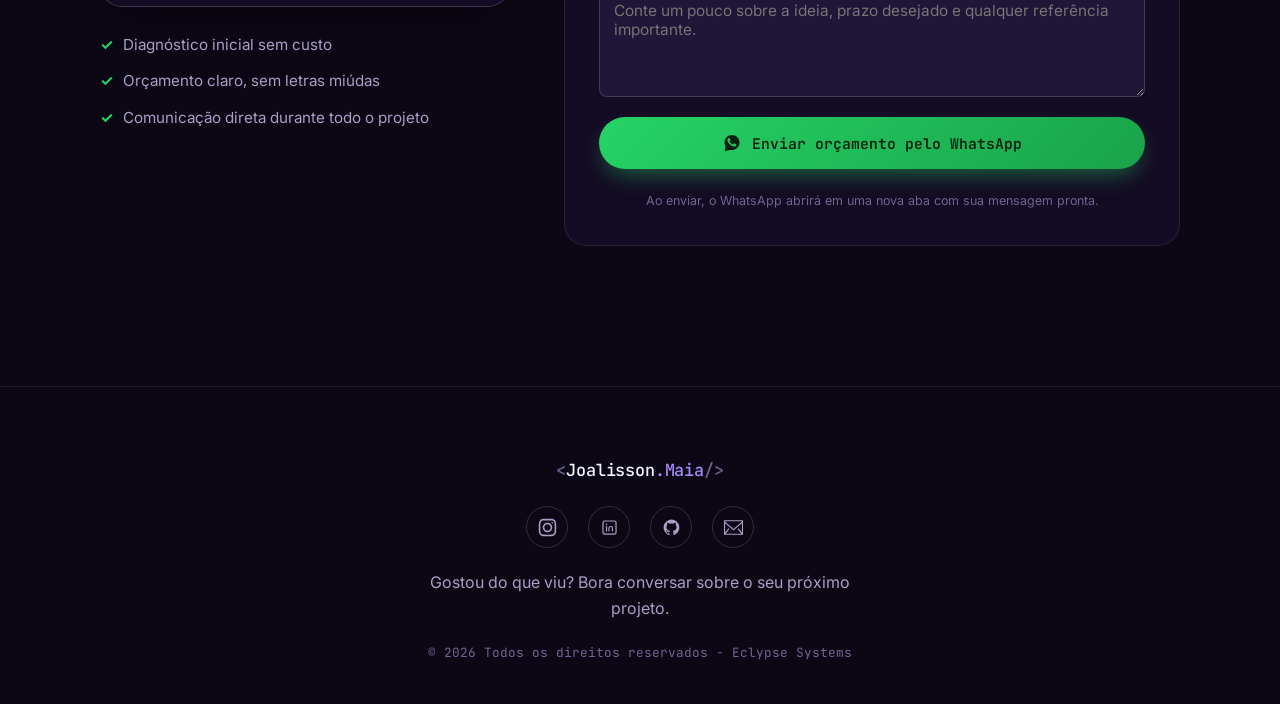
==== commit aef4f717: "refactor: mudança em textos, caminhos, e adicionando mais botões nos projetos" ====
--- a/index.html
+++ b/index.html
@@ -147,7 +147,7 @@
                             <span class="stat-label">anos de experiência</span>
                         </div>
                         <div class="stat">
-                            <span class="stat-num" data-count="8" data-suffix="">0</span>
+                            <span class="stat-num" data-count="13" data-suffix="">0</span>
                             <span class="stat-label">projetos construídos</span>
                         </div>
                         <div class="stat">
@@ -192,22 +192,20 @@
                     <div class="about-copy reveal-up">
                         <h3>Feira de Santana — Bahia, Brasil</h3>
                         <p>
-                            Tenho 22 anos, sou formado em Análise e Desenvolvimento de Sistemas e curso atualmente
+                            Tenho 23 anos, sou formado em Análise e Desenvolvimento de Sistemas e curso atualmente
                             Sistemas de Informação na UniFTC. Conquistei o 3º lugar em um Hackathon de uma comunidade Dev,
                             atuando como desenvolvedor Full Stack em uma equipe com foco em Spring Boot, SQL e ReactJS.
                         </p>
                         <p>
-                            Tenho mais de 2 anos de experiência na área de TI e venho consolidando
-                            minha atuação em desenvolvimento com SQL (Oracle), Java, JavaScript, HTML, CSS, Excel e Python —
-                            sempre buscando entender o problema por completo antes de escrever a primeira linha de código.
+                            Tenho mais de 2 anos de experiência na área de TI e venho consolidando minha atuação em desenvolvimento com SQL (Oracle), Java, JavaScript, HTML, CSS, Excel e Python - sempre buscando entender o problema por completo antes de escrever a primeira linha de código.
                         </p>
 
                         <div class="about-actions">
-                            <a href="https://www.linkedin.com/in/joalisson-p-maia-5396b5232/" target="_blank" rel="noopener" class="link-pill">
+                            <a href="https://www.linkedin.com/in/joalisson-pinto-maia-5396b5232/" target="_blank" rel="noopener" class="link-pill">
                                 <svg viewBox="0 0 24 24" fill="none"><path d="M6.94 5a2 2 0 1 1-4-.002 2 2 0 0 1 4 .002ZM7 8.48H3v12h4v-12ZM10.98 8.48H14.8v1.64h.06c.53-1 1.83-2.06 3.77-2.06 4.03 0 4.77 2.65 4.77 6.1v6.32h-4v-5.6c0-1.34-.02-3.06-1.87-3.06-1.87 0-2.16 1.46-2.16 2.96v5.7h-4v-12Z" fill="currentColor"/></svg>
                                 LinkedIn
                             </a>
-                            <a href="./assets/curriculo_Joalisson_P._Maia _ Desenvolvedor_Full_Stack.pdf" download class="link-pill">
+                            <a href="./assets/Joalisson P. Maia _ Desenvolvedor Full Stack.pdf" download class="link-pill">
                                 <svg viewBox="0 0 24 24" fill="none"><path d="M12 4v11m0 0-3.5-3.5M12 15l3.5-3.5M5 17.5A3.5 3.5 0 0 1 6.5 11 4.5 4.5 0 0 1 15 9.6a4 4 0 0 1 4 3.9 3.5 3.5 0 0 1-1.4 6" stroke="currentColor" stroke-width="1.6" stroke-linecap="round" stroke-linejoin="round"/></svg>
                                 Currículo
                             </a>
@@ -231,9 +229,9 @@
         <span class="tk-tag">&lt;li</span> <span class="tk-attr">class</span>=<span class="tk-str">"hability"</span><span class="tk-tag">&gt;</span> HTML <span class="tk-tag">&lt;/li&gt;</span>
         <span class="tk-tag">&lt;li</span> <span class="tk-attr">class</span>=<span class="tk-str">"hability"</span><span class="tk-tag">&gt;</span> CSS / Sass <span class="tk-tag">&lt;/li&gt;</span>
         <span class="tk-tag">&lt;li</span> <span class="tk-attr">class</span>=<span class="tk-str">"hability"</span><span class="tk-tag">&gt;</span> JavaScript <span class="tk-tag">&lt;/li&gt;</span>
-        <span class="tk-tag">&lt;li</span> <span class="tk-attr">class</span>=<span class="tk-str">"hability"</span><span class="tk-tag">&gt;</span> Angular <span class="tk-tag">&lt;/li&gt;</span>
+        <span class="tk-tag">&lt;li</span> <span class="tk-attr">class</span>=<span class="tk-str">"hability"</span><span class="tk-tag">&gt;</span> Angular Framework<span class="tk-tag">&lt;/li&gt;</span>
         <span class="tk-tag">&lt;li</span> <span class="tk-attr">class</span>=<span class="tk-str">"hability"</span><span class="tk-tag">&gt;</span> Java / Spring Boot <span class="tk-tag">&lt;/li&gt;</span>
-        <span class="tk-tag">&lt;li</span> <span class="tk-attr">class</span>=<span class="tk-str">"hability"</span><span class="tk-tag">&gt;</span> Node.js <span class="tk-tag">&lt;/li&gt;</span>
+        <span class="tk-tag">&lt;li</span> <span class="tk-attr">class</span>=<span class="tk-str">"hability"</span><span class="tk-tag">&gt;</span> PHP / Laravel <span class="tk-tag">&lt;/li&gt;</span>
         <span class="tk-tag">&lt;li</span> <span class="tk-attr">class</span>=<span class="tk-str">"hability"</span><span class="tk-tag">&gt;</span> SQL <span class="tk-tag">&lt;/li&gt;</span>
         <span class="tk-tag">&lt;li</span> <span class="tk-attr">class</span>=<span class="tk-str">"hability"</span><span class="tk-tag">&gt;</span> Git <span class="tk-tag">&lt;/li&gt;</span>
     <span class="tk-tag">&lt;/ol&gt;</span>
@@ -278,7 +276,10 @@
                     <button class="filter-btn" data-filter="backend">Backend</button>
                     <button class="filter-btn" data-filter="frontend">Frontend</button>
                     <button class="filter-btn" data-filter="fullstack">Fullstack</button>
-                    <button class="filter-btn" data-filter="outros">Em desenvolvimento</button>
+                    <button class="filter-btn" data-filter="apps">Aplicativos</button>
+                    <button class="filter-btn" data-filter="jogos">Jogos</button>
+                    <button class="filter-btn" data-filter="em_desenvolvimento">Em desenvolvimento</button>
+                    <button class="filter-btn" data-filter="no_papel">No papel</button>
                 </div>
 
                 <div class="projects-grid" id="projectsGrid"><!-- injetado por JS --></div>
@@ -296,37 +297,41 @@
                     <div class="timeline-item reveal-up">
                         <div class="timeline-marker"></div>
                         <div class="timeline-card">
-                            <span class="timeline-date">12/01/2026 — até o momento</span>
-                            <h3>Maemtek Equipamentos</h3>
-                            <h4>Estágio — Desenvolvedor / Suporte</h4>
-                            <p>Presto suporte aos colaboradores através de chamados via GLPI. Participo do desenvolvimento e testes
-                            no ERP Sankhya via Java, HTML, JavaScript e SQL (Oracle). Mantenho o inventário de software e hardware, crio slides para apresentações, crio designs no figma para folders e cards,
-                            documento procedimentos operacionais e colaboro na análise de problemas técnicos e no mapeamento
-                            de melhorias nos sistemas existentes.</p>
+                            <span class="timeline-date">19/08/2026 - até o momento</span>
+                            <h3>HCOE - Hospital de Olhos</h3>
+                            <h4>Estágio - Suporte N1 e Redes</h4>
+                            <p>Atuo no suporte técnico a colaboradores, gerenciando chamados via GLPI desde a triagem até a resolução. Responsável pela configuração e manutenção de estações de trabalho, notebooks, impressoras e scanners, além da crimpagem e organização de cabeamento de rede (RJ-45). Gerencio usuários e máquinas no Active Directory, realizando manutenção preventiva e corretiva nos equipamentos do ambiente. Além do suporte, desenvolvo scripts e pequenos sistemas em Python e PHP para automatizar rotinas e apoiar os setores. Destaco o desenvolvimento de um sistema em PHP para controle de estoque da sala de TI, que permitiu catalogar e rastrear ferramentas e equipamentos que antes não tinham identificação formal.</p>
                         </div>
                     </div>
 
                     <div class="timeline-item reveal-up" style="--delay:100ms">
                         <div class="timeline-marker"></div>
                         <div class="timeline-card">
-                            <span class="timeline-date">08/04/2025 — 17/12/2025</span>
-                            <h3>Atento</h3>
-                            <h4>Jovem Aprendiz — Suporte Técnico</h4>
-                            <p>Responsável pela manutenção corretiva e preventiva de máquinas de home office, montagem de CPUs,
-                            troca e teste de equipamentos como memória RAM e headsets. Realizava a saída de máquinas para
-                            home office, resolvia chamados da operação e realizava orientações de como abrir chamados aos clientes internos.</p>
+                            <span class="timeline-date">12/01/2026 - 18/08/2026</span>
+                            <h3>Maemtek Equipamentos</h3>
+                            <h4>Estágio - Desenvolvedor / Suporte</h4>
+                            <p>Presto suporte aos colaboradores através de chamados via GLPI. Participo do desenvolvimento e testes no ERP Sankhya via Java, HTML, JavaScript e SQL (Oracle). Mantenho o inventário de software e hardware, crio slides para apresentações, crio designs no figma para folders e cards, documento procedimentos operacionais e colaboro na análise de problemas técnicos e no mapeamento
+                            de melhorias nos sistemas existentes.</p>
                         </div>
                     </div>
 
                     <div class="timeline-item reveal-up" style="--delay:200ms">
                         <div class="timeline-marker"></div>
                         <div class="timeline-card">
-                            <span class="timeline-date">27/07/2022 — 20/07/2023</span>
+                            <span class="timeline-date">08/04/2025 - 17/12/2025</span>
+                            <h3>Atento</h3>
+                            <h4>Jovem Aprendiz - Suporte Técnico</h4>
+                            <p>Responsável pela manutenção corretiva e preventiva de máquinas de home office, montagem de CPUs, troca e teste de equipamentos como memória RAM e headsets. Realizava a saída de máquinas para home office, resolvia chamados da operação e realizava orientações de como abrir chamados aos clientes internos.</p>
+                        </div>
+                    </div>
+
+                    <div class="timeline-item reveal-up" style="--delay:300ms">
+                        <div class="timeline-marker"></div>
+                        <div class="timeline-card">
+                            <span class="timeline-date">27/07/2022 - 20/07/2023</span>
                             <h3>Enova</h3>
-                            <h4>Estágio — Suporte Técnico</h4>
-                            <p>Suporte N1 e N2 a usuários internos e externos via chat, e-mail e ligação, em um ERP com módulos de
-                            RH, transporte, financeiro, contabilidade e vendas. Treinava novos estagiários, realizava testes
-                            manuais no site, app mobile e desktop, monitorava backups e realizava atualizações em servidores de clientes.</p>
+                            <h4>Estágio - Suporte Técnico</h4>
+                            <p>Suporte N1 e N2 a usuários internos e externos via chat, e-mail e ligação, em um ERP com módulos de RH, transporte, financeiro, contabilidade e vendas. Treinava novos estagiários, realizava testes manuais no site, app mobile e desktop, monitorava backups e realizava atualizações em servidores de clientes.</p>
                         </div>
                     </div>
                 </div>
--- a/css/style.css
+++ b/css/style.css
@@ -947,6 +947,7 @@
     overflow: hidden;
     -webkit-mask-image: linear-gradient(90deg, transparent, black 8%, black 92%, transparent);
     mask-image: linear-gradient(90deg, transparent, black 8%, black 92%, transparent);
+    padding: 10px;
 }
 
 .marquee-track{
@@ -973,6 +974,8 @@
 
 .marquee:hover .marquee-track{ 
     animation-play-state: paused; 
+    position: relative;
+    top: -2px;
 }
 
 .skill-chip{
@@ -986,6 +989,7 @@
     font-size: .88rem;
     color: var(--muted);
     transition: border-color .3s ease, transform .3s ease, color .3s ease;
+    height: 45px;
 }
 
 .skill-chip:hover{ 
@@ -1188,6 +1192,7 @@
     border-radius: var(--radius-md);
     padding: 26px 28px;
     transition: border-color .3s ease, transform .3s ease;
+    user-select: none;
 }
 
 .timeline-card:hover{ 
